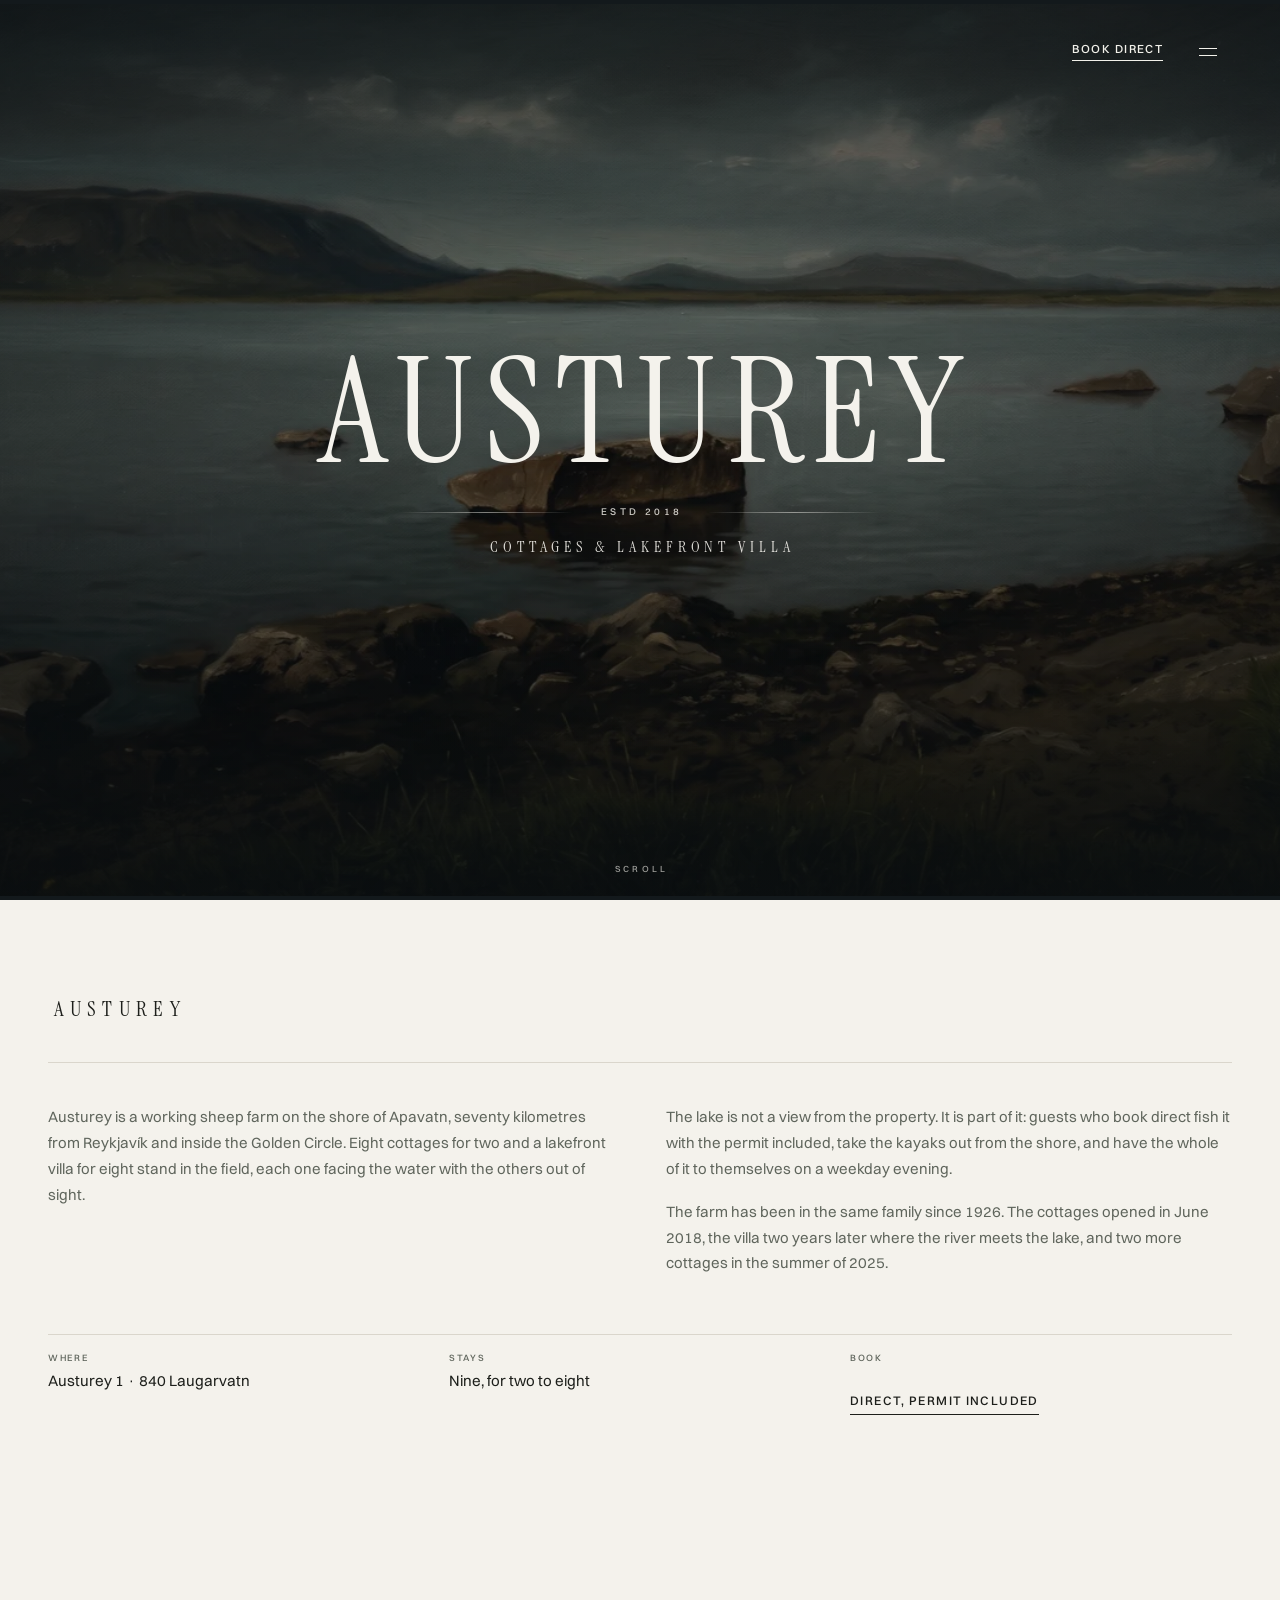
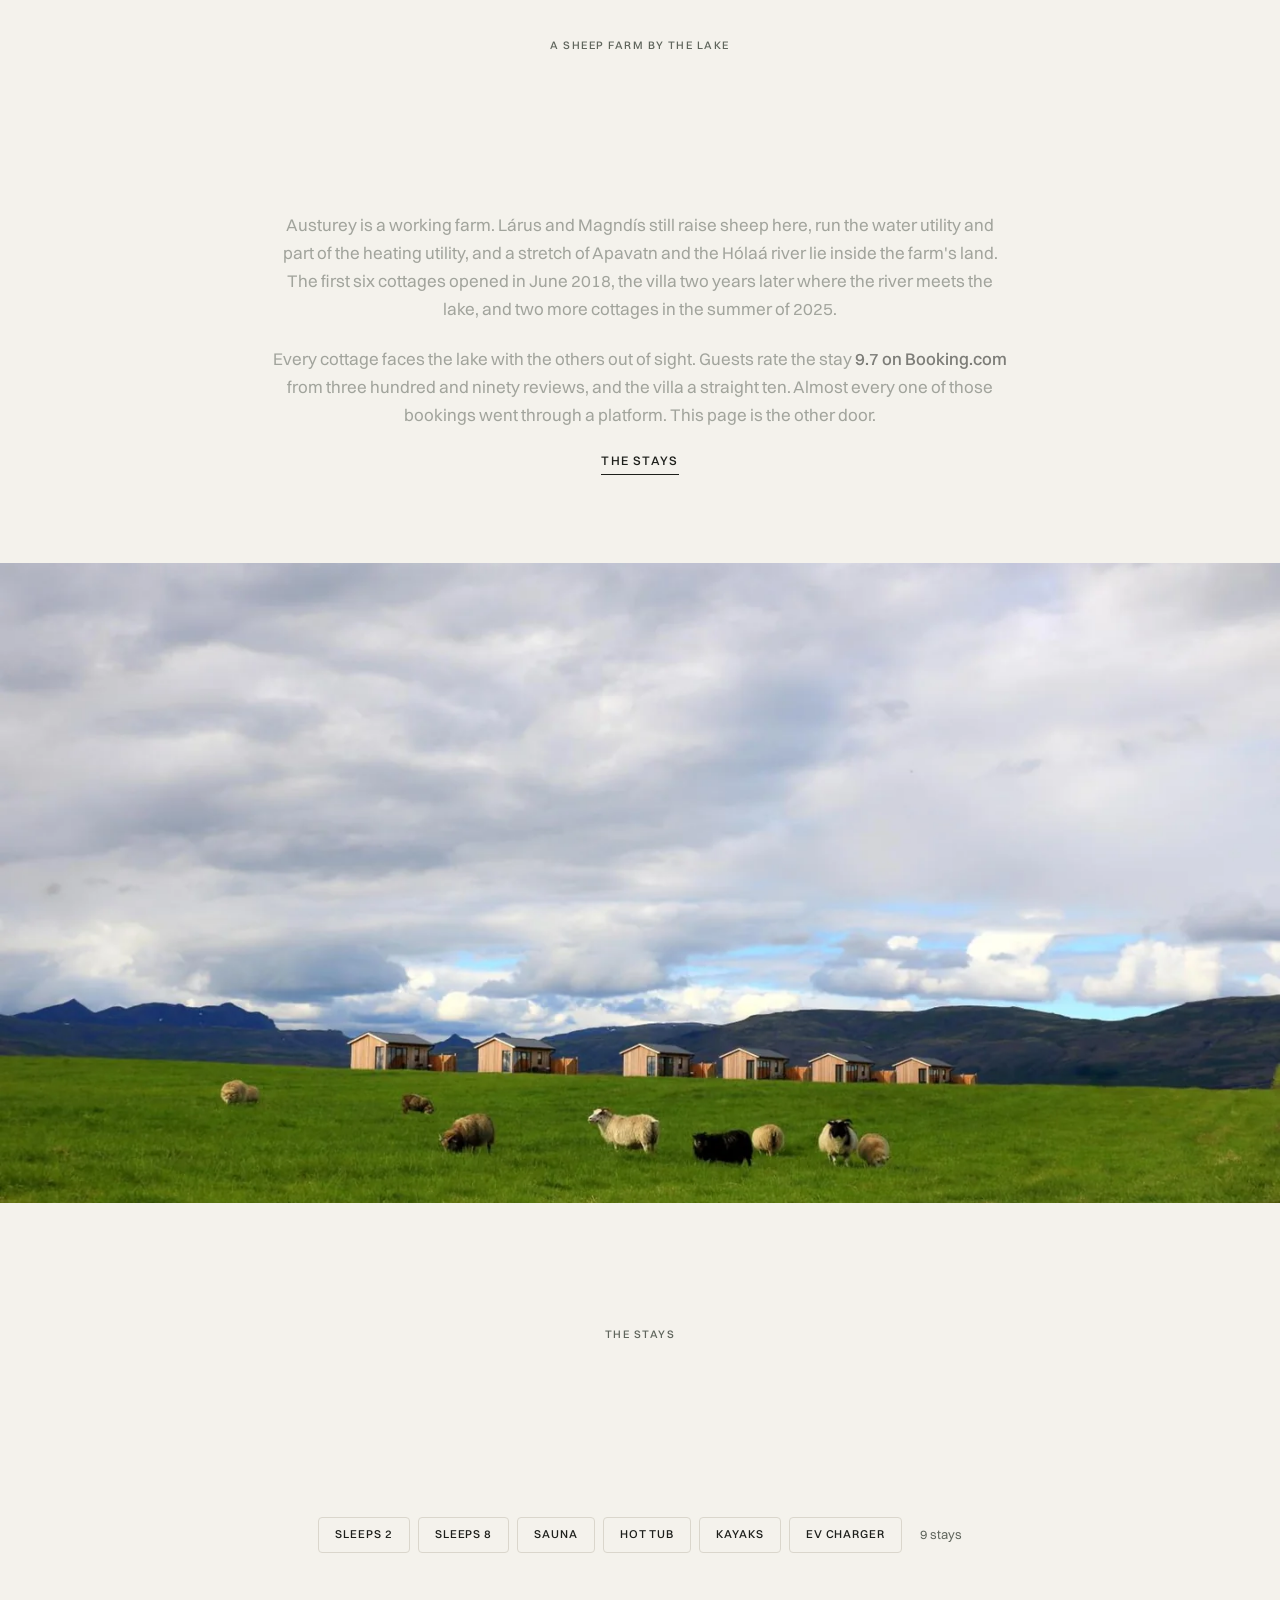
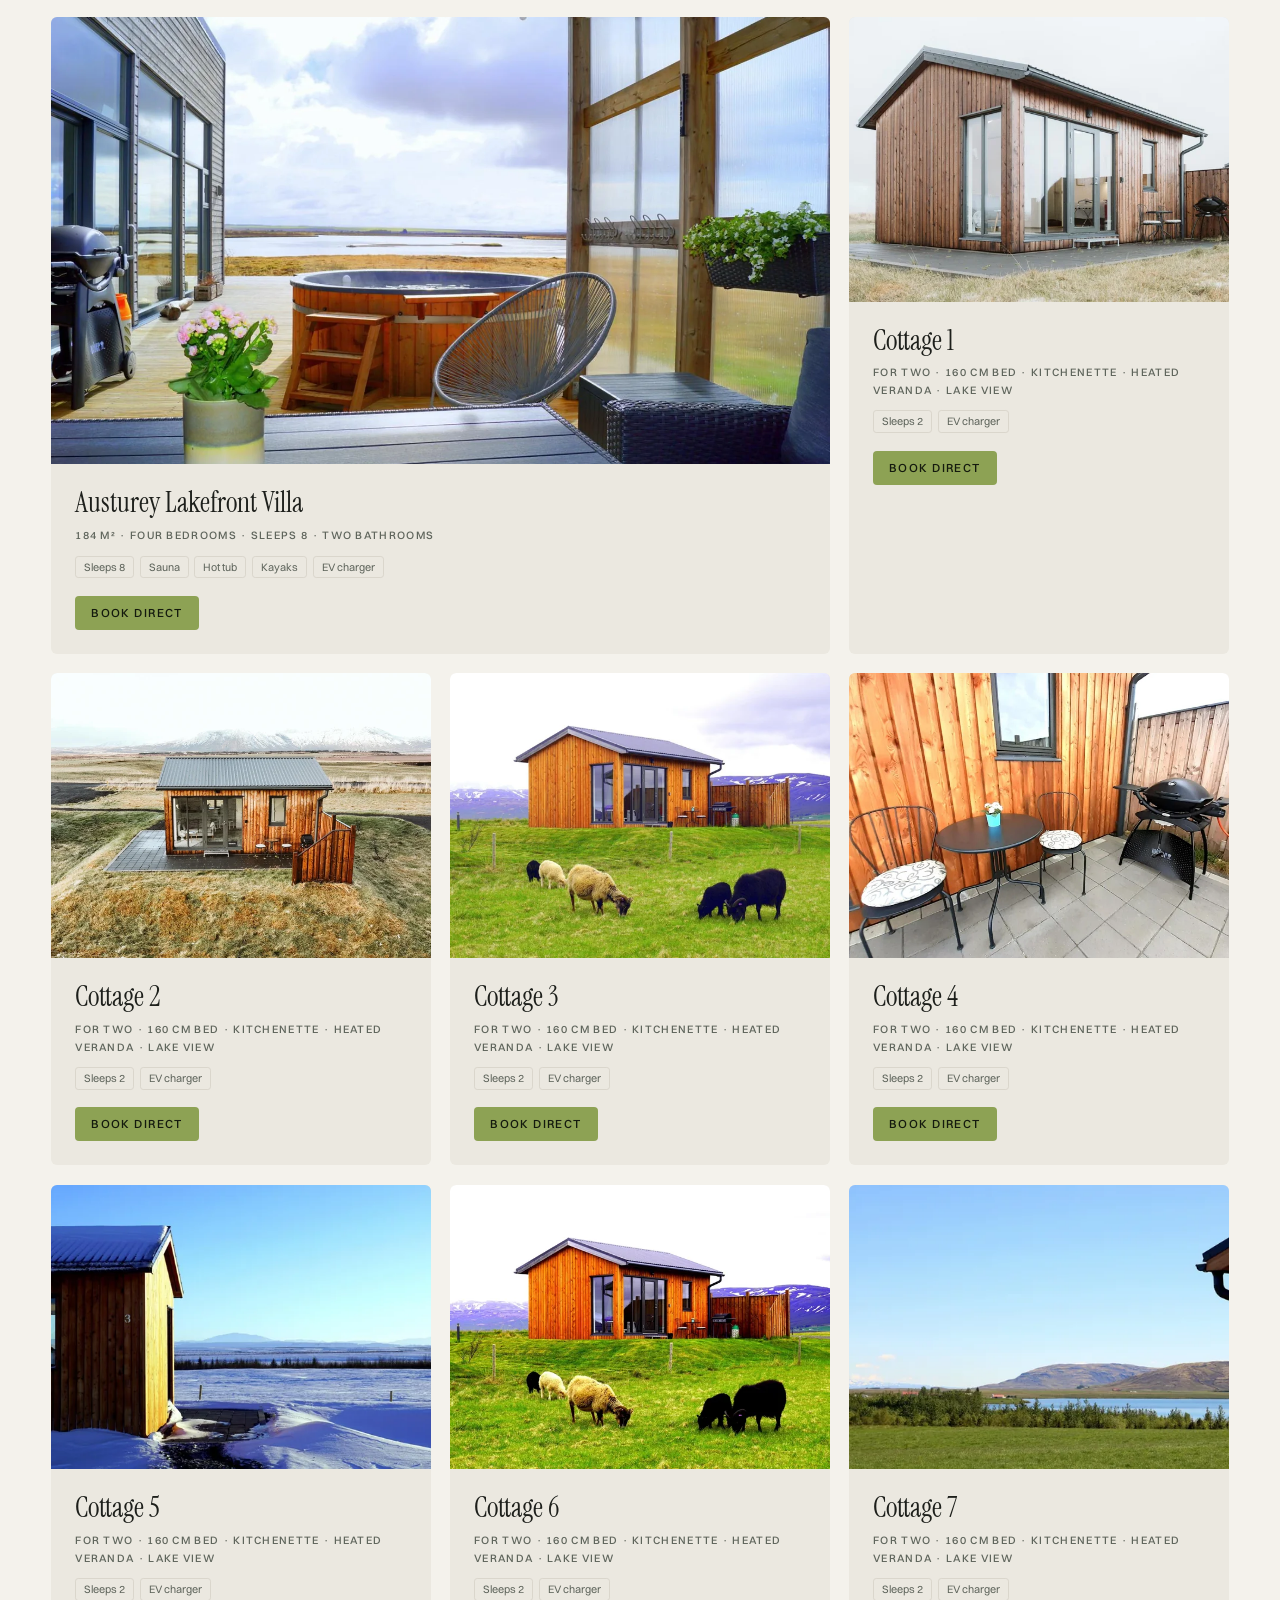
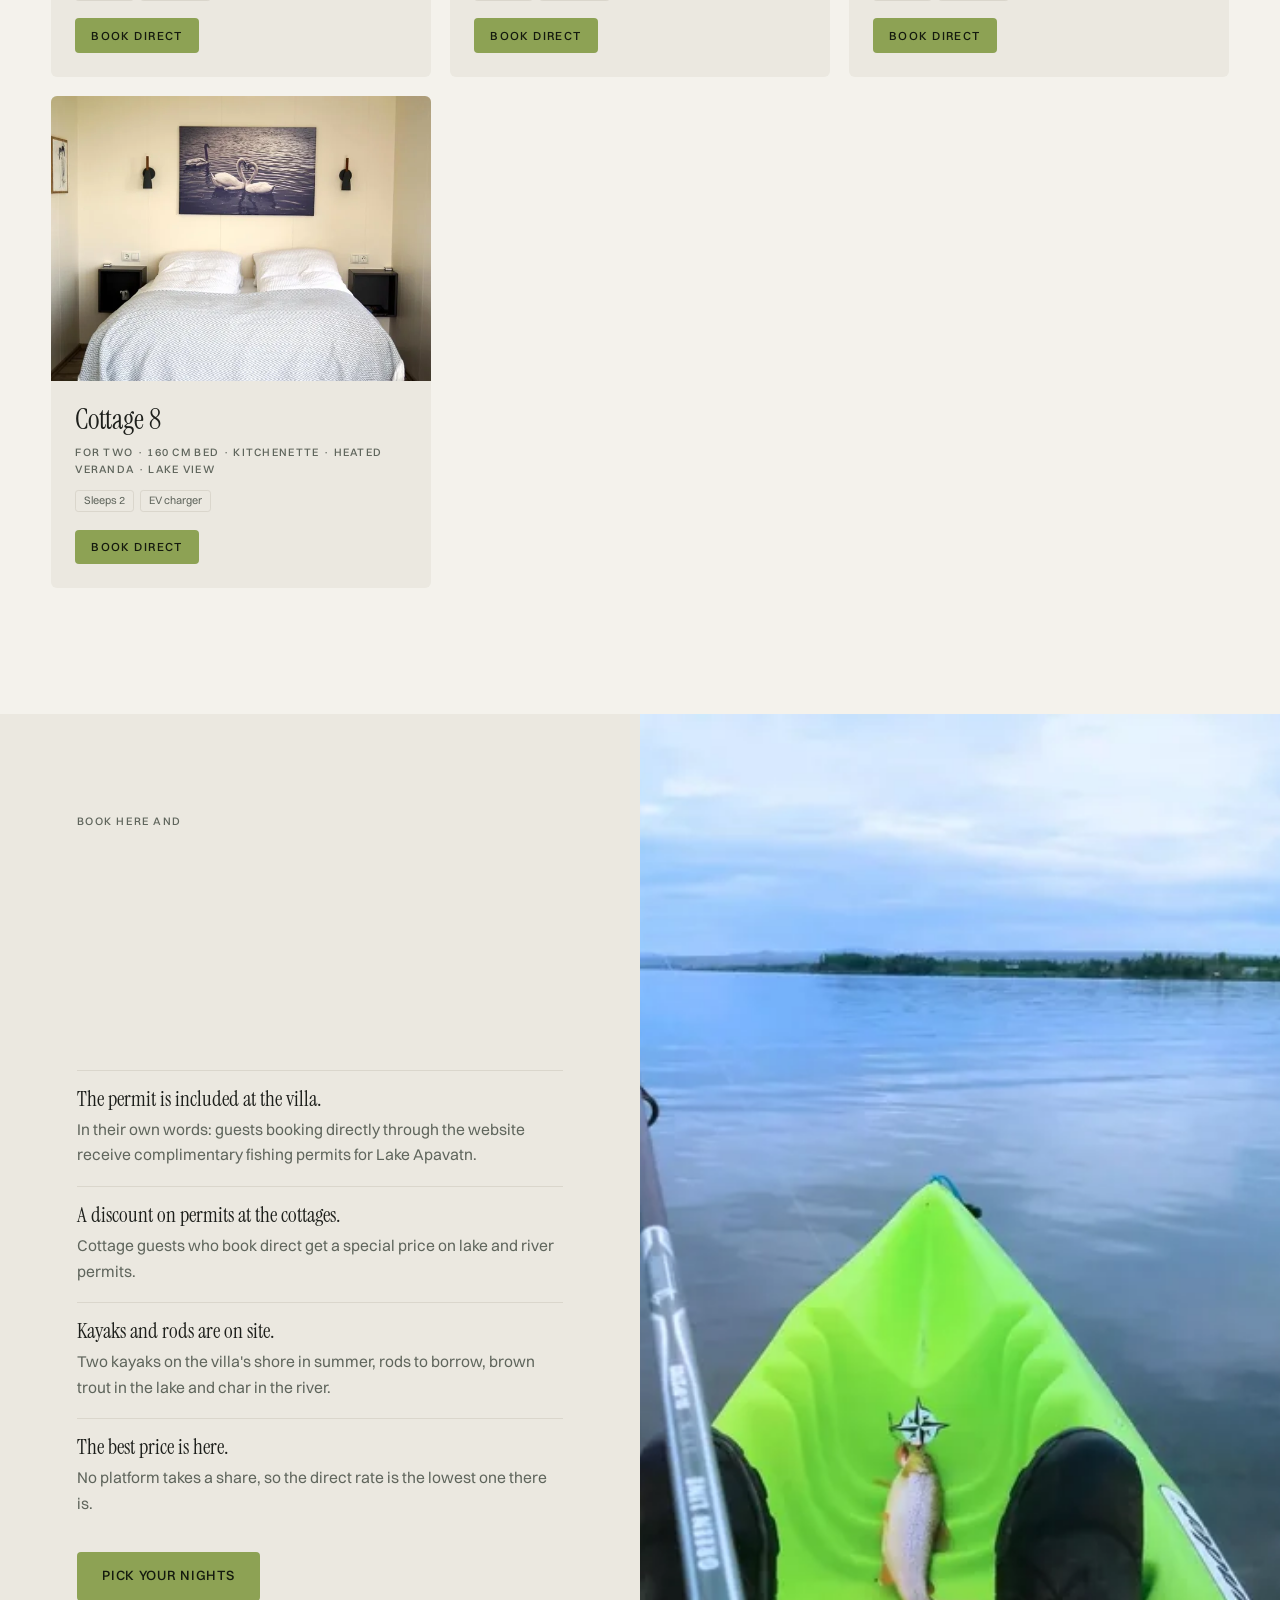
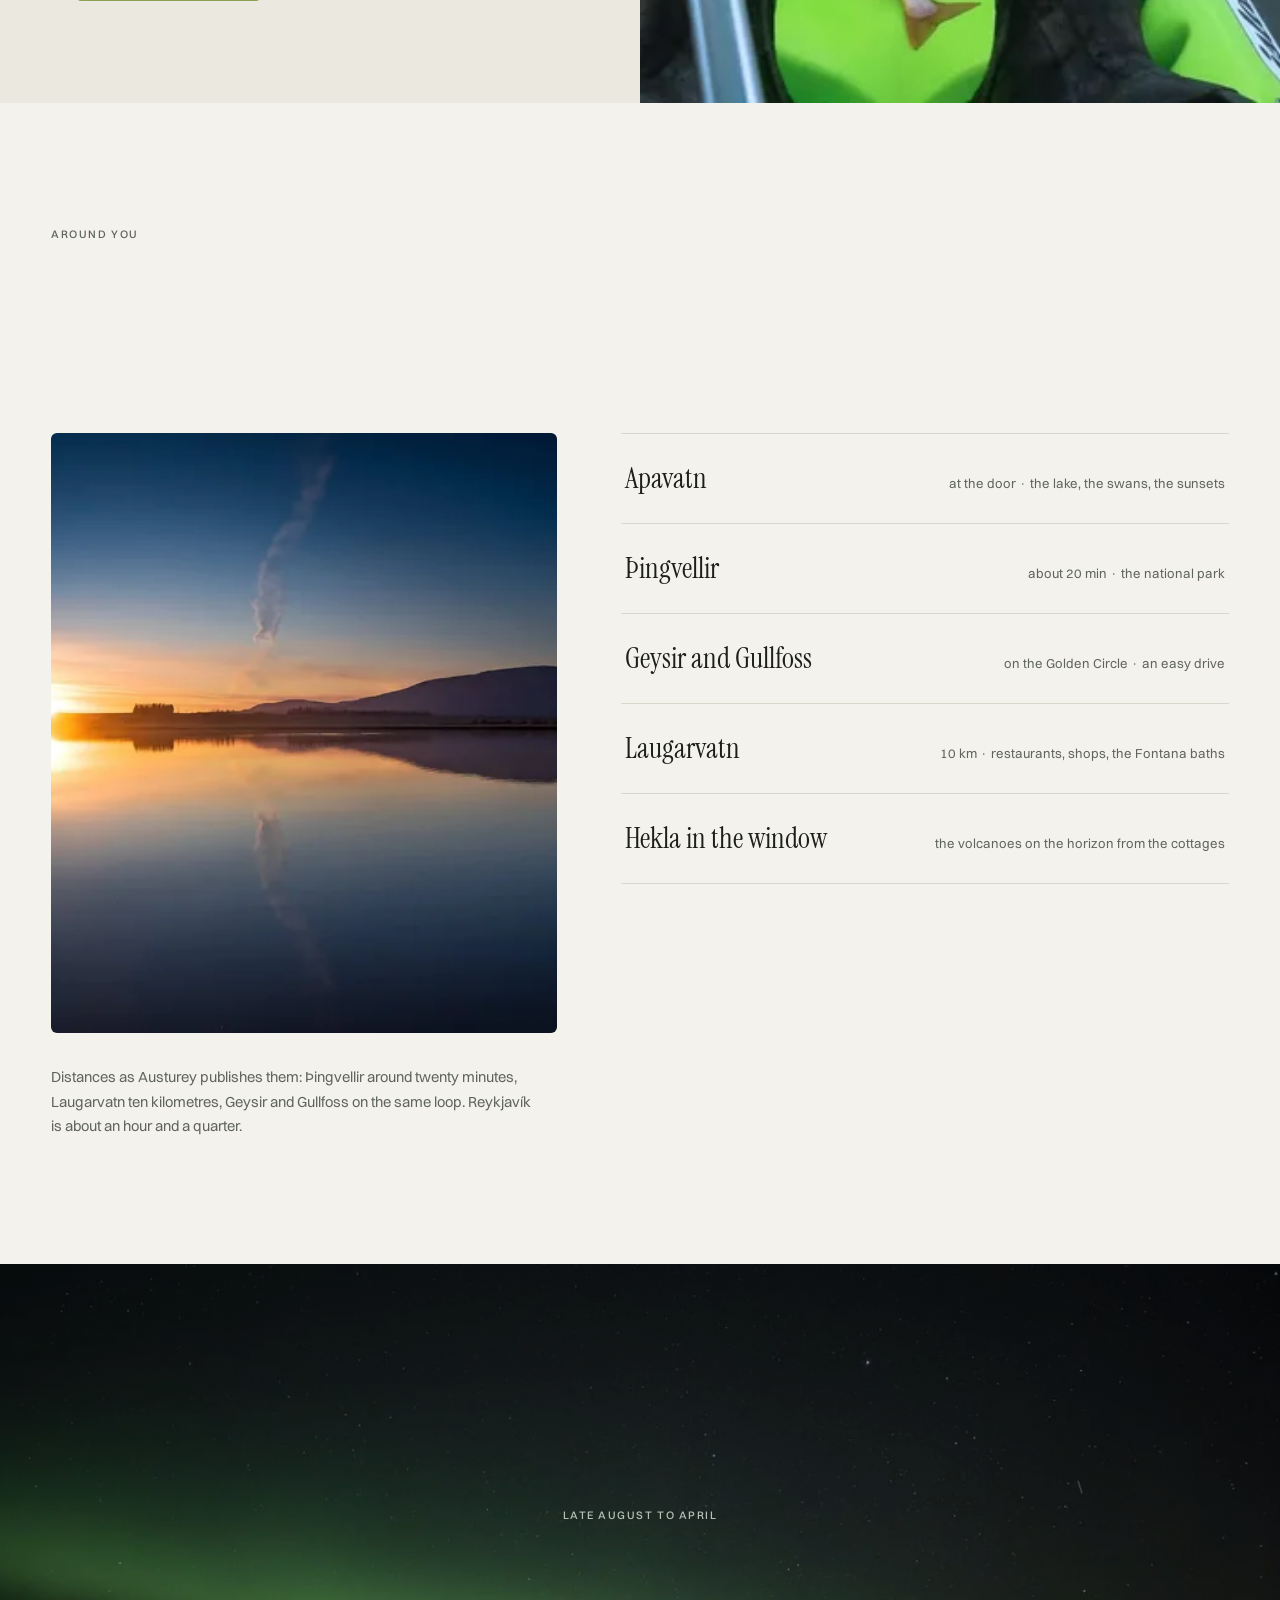
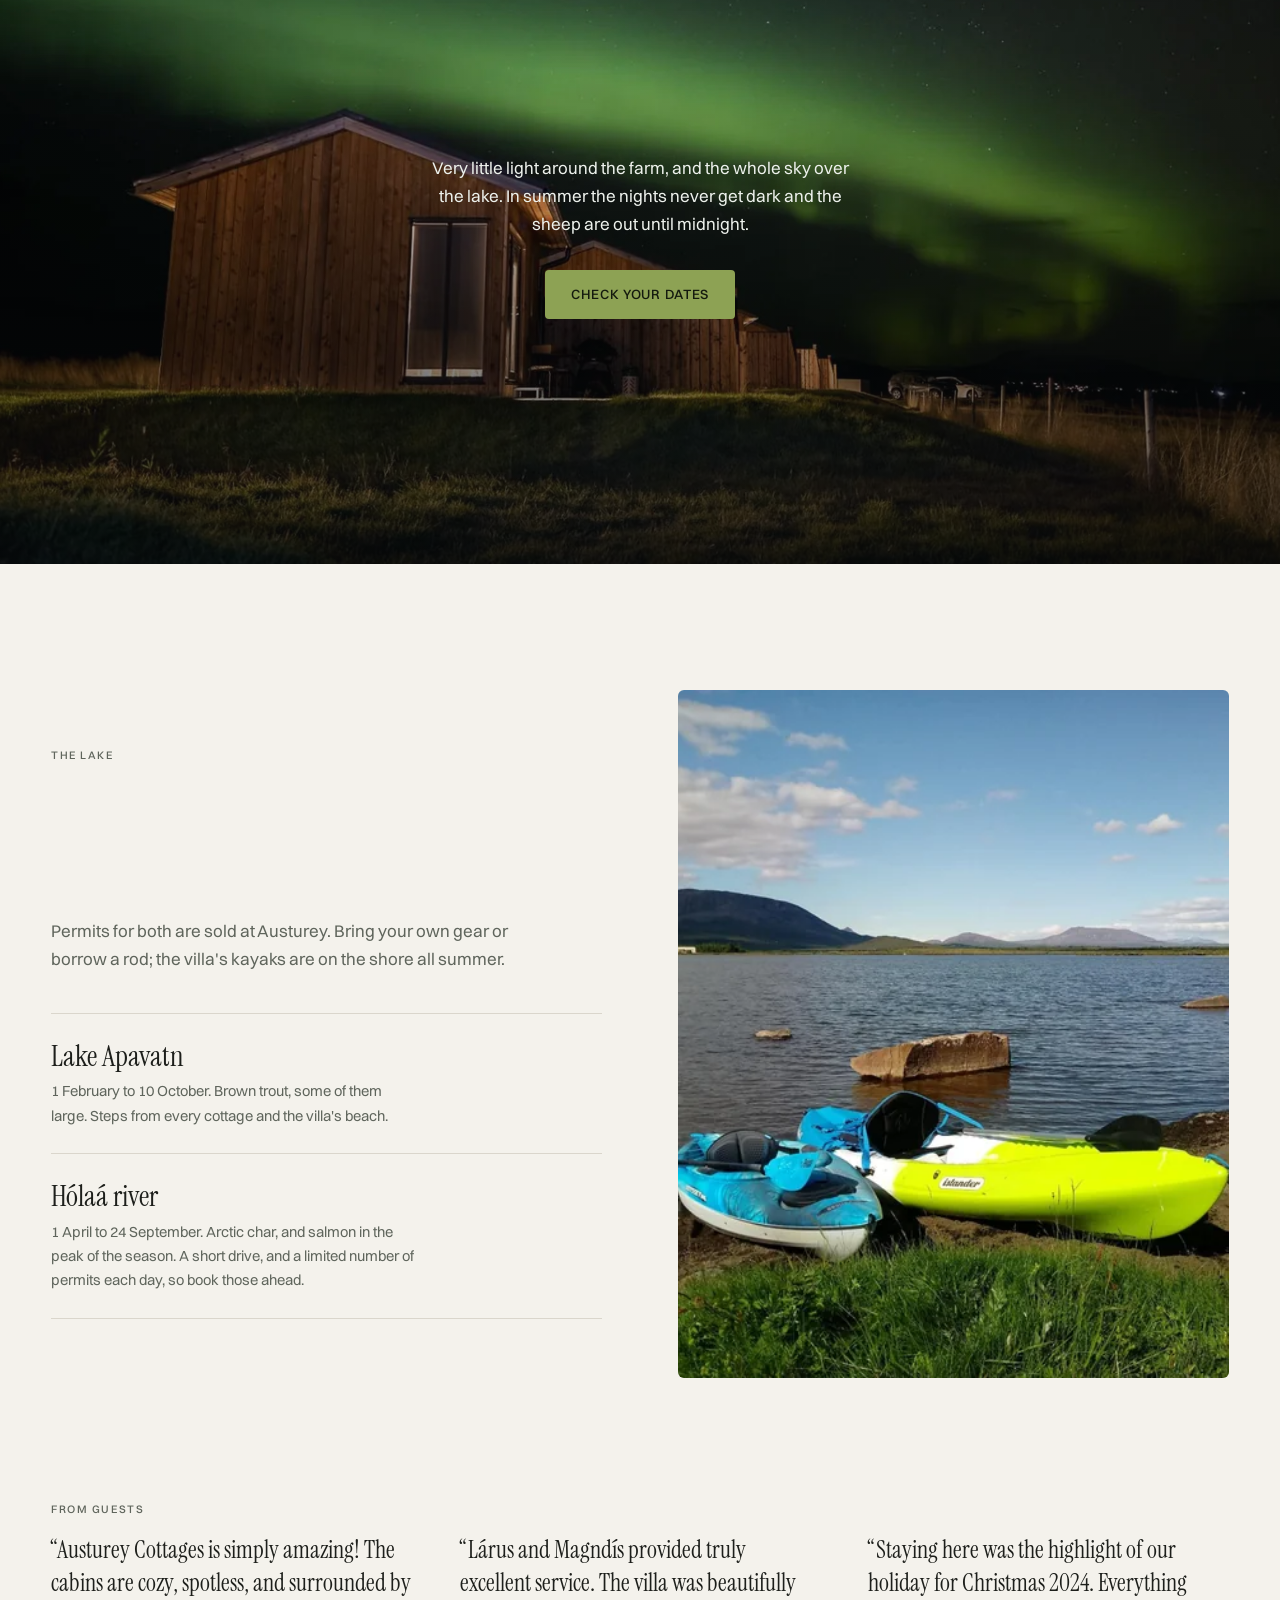
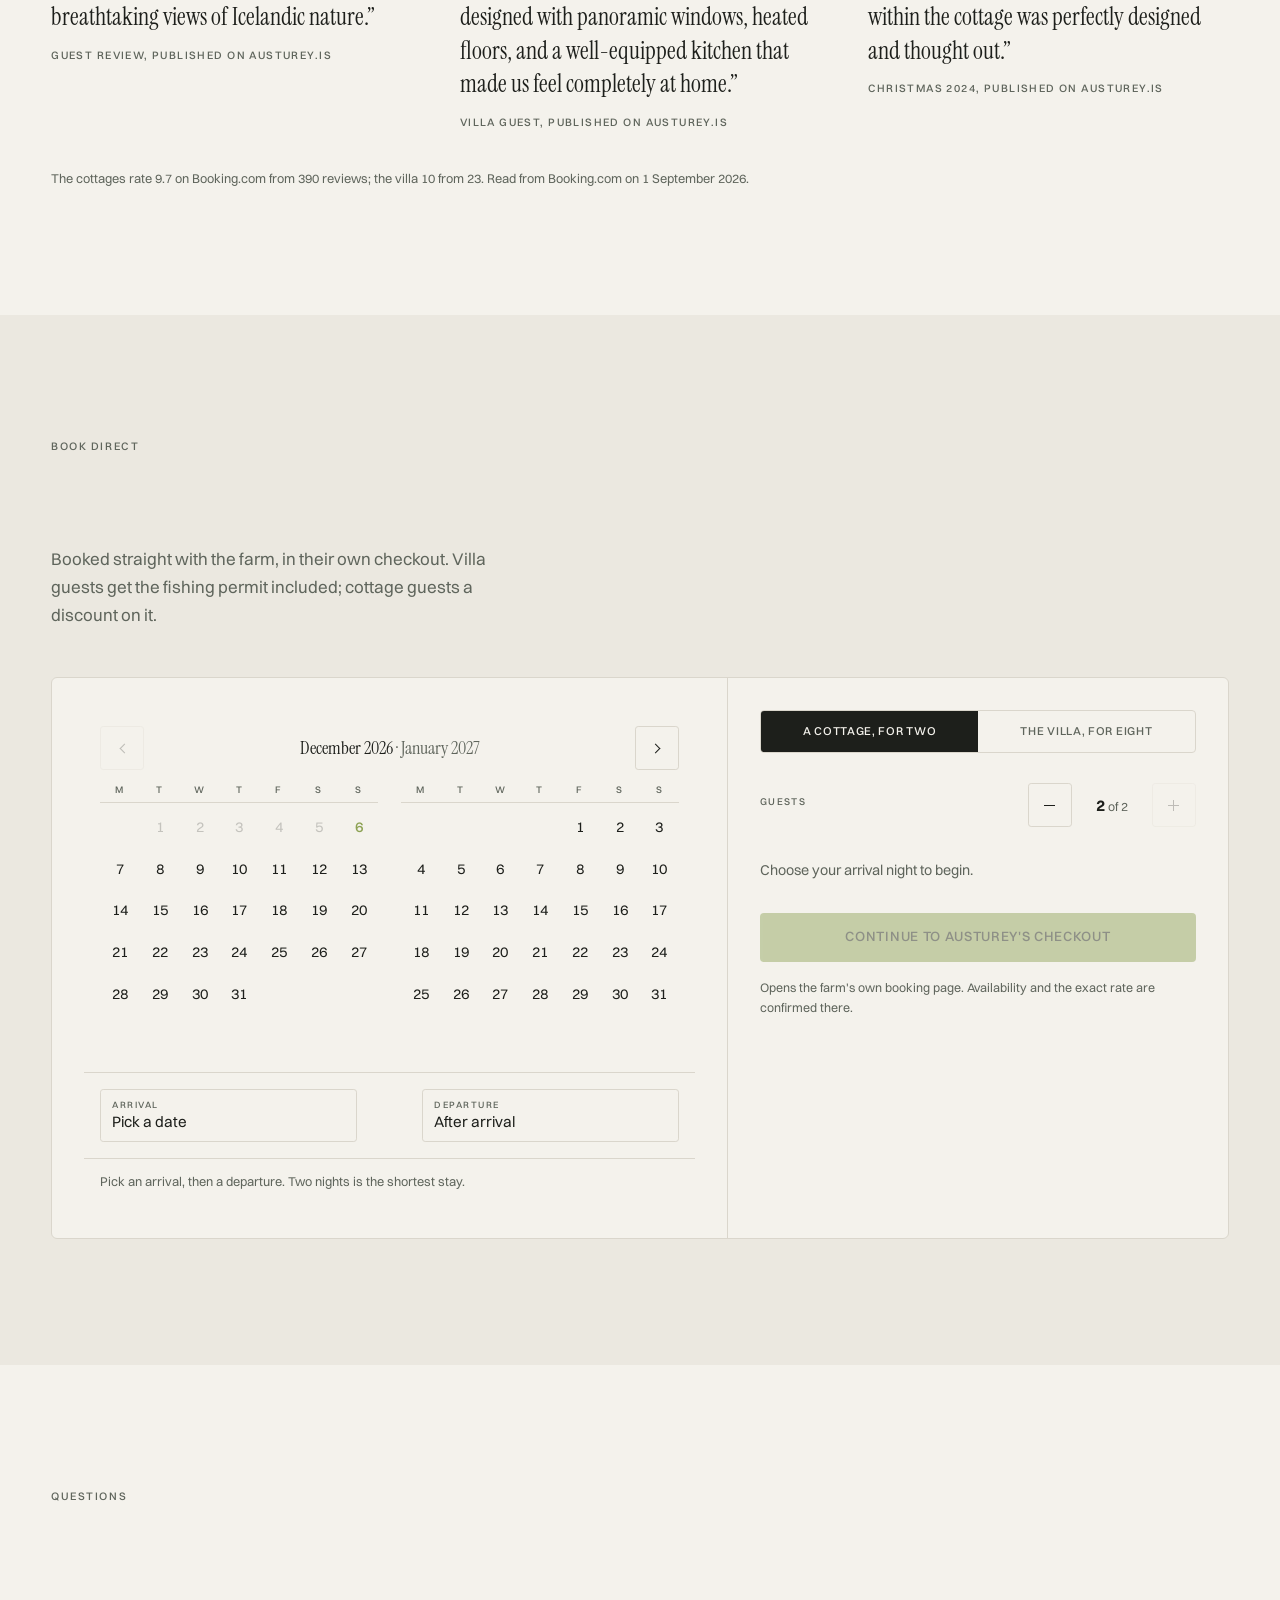
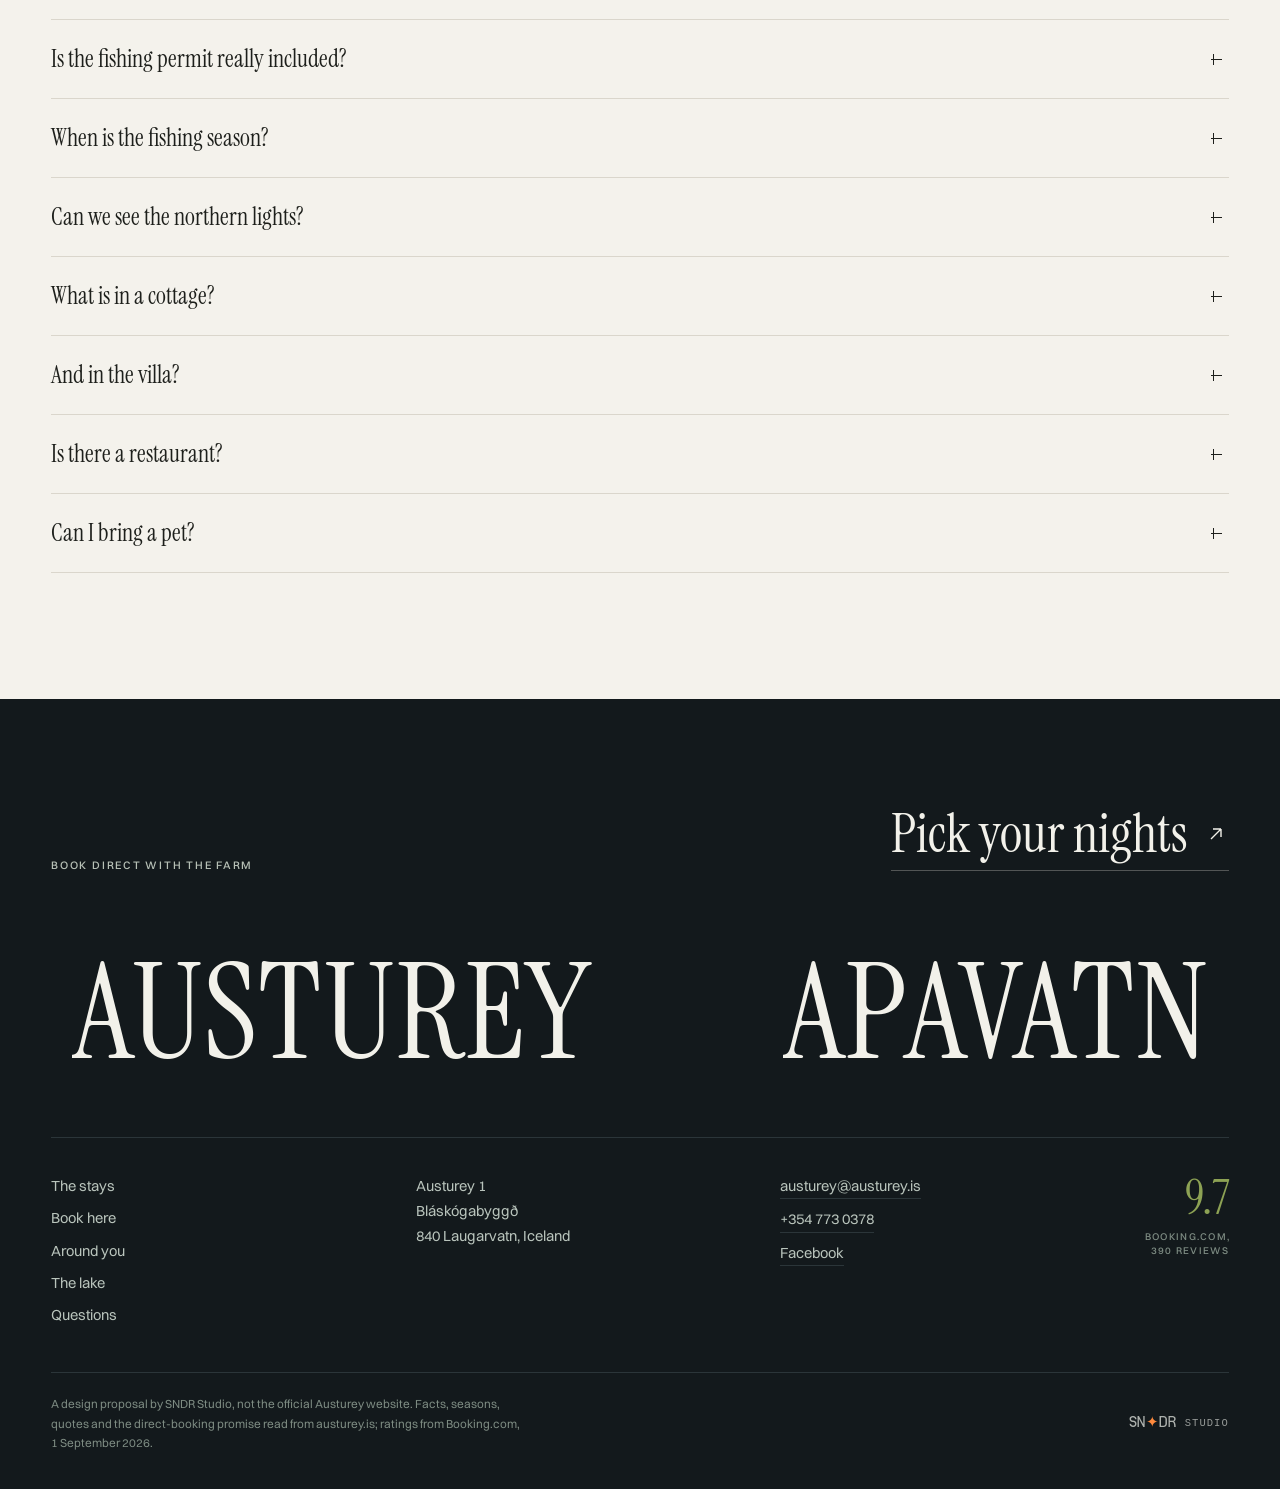
==== index.html @ 3472ac3e "Deploy 02d7a62 (noindex preview)" ====
<!DOCTYPE html>
<html lang="en">
<head>
<meta charset="UTF-8">
<meta name="viewport" content="width=device-width, initial-scale=1, viewport-fit=cover">
<meta name="robots" content="noindex, nofollow">
<title>Austurey: eight cottages and a villa on Apavatn, Golden Circle</title>
<meta name="description" content="A sheep farm on the shore of Apavatn since 1926, seventy kilometres from Reykjavík. Eight cottages for two and a lakefront villa for eight with sauna, hot tub and kayaks. Book direct and the fishing permit is included.">
<meta name="theme-color" content="#F4F2EC" id="themeColor">
<link rel="preload" href="assets/fonts/instrument-serif-v5-latin_latin-ext-regular.woff2" as="font" type="font/woff2" crossorigin>
<link rel="preload" href="assets/fonts/instrument-serif-v5-latin_latin-ext-italic.woff2" as="font" type="font/woff2" crossorigin>
<link rel="preload" href="assets/fonts/Switzer-Regular.woff2" as="font" type="font/woff2" crossorigin>
<link rel="icon" type="image/png" sizes="32x32" href="assets/img/favicon-32.png">
<link rel="apple-touch-icon" href="assets/img/favicon-180.png">
<link rel="stylesheet" href="styles.css?v=5230344e">
<script type="application/ld+json">{"@context":"https://schema.org","@graph":[{"@type":"LodgingBusiness","@id":"https://austurey.is/#business","name":"Austurey Gisting","url":"https://austurey.is","email":"austurey@austurey.is","telephone":"+354 773 0378","address":{"@type":"PostalAddress","streetAddress":"Austurey 1","addressLocality":"Bláskógabyggð","postalCode":"840","addressCountry":"IS"},"aggregateRating":{"@type":"AggregateRating","ratingValue":"9.7","bestRating":"10","reviewCount":"390"},"amenityFeature":[{"@type":"LocationFeatureSpecification","name":"Fishing","value":true},{"@type":"LocationFeatureSpecification","name":"EV charger","value":true},{"@type":"LocationFeatureSpecification","name":"Free parking","value":true}],"containsPlace":[{"@type":"Accommodation","name":"Austurey Lakefront Villa","floorSize":{"@type":"QuantitativeValue","value":184,"unitCode":"MTK"},"numberOfBedrooms":4,"occupancy":{"@type":"QuantitativeValue","maxValue":8},"amenityFeature":[{"@type":"LocationFeatureSpecification","name":"Sauna","value":true},{"@type":"LocationFeatureSpecification","name":"Hot tub","value":true},{"@type":"LocationFeatureSpecification","name":"Kayaks","value":true}]},{"@type":"Accommodation","name":"Austurey Cottage","occupancy":{"@type":"QuantitativeValue","maxValue":2},"amenityFeature":[{"@type":"LocationFeatureSpecification","name":"Lake view","value":true},{"@type":"LocationFeatureSpecification","name":"Terrace","value":true}]}]},{"@type":"FAQPage","mainEntity":[{"@type":"Question","name":"Is the fishing permit really included?","acceptedAnswer":{"@type":"Answer","text":"Guests who book the Lakefront Villa directly through Austurey receive complimentary fishing permits for Lake Apavatn. Cottage guests who book direct get a special discount on permits. Rods and kayaks are on site."}},{"@type":"Question","name":"When is the fishing season?","acceptedAnswer":{"@type":"Answer","text":"Lake Apavatn from 1 February to 10 October; the Hólaá river from 1 April to 24 September. River permits are limited each day, so book those in advance."}},{"@type":"Question","name":"Can we see the northern lights?","acceptedAnswer":{"@type":"Answer","text":"From late August until April, on clear nights, from the cottages and the villa. There is very little light around the farm."}},{"@type":"Question","name":"Is there a restaurant?","acceptedAnswer":{"@type":"Answer","text":"No. Every cottage has a kitchenette and the villa a full kitchen; Laugarvatn, ten kilometres away, has restaurants and shops."}},{"@type":"Question","name":"Can I bring a pet?","acceptedAnswer":{"@type":"Answer","text":"Pets are not allowed."}}]}]}</script>
</head>
<body class="at-hero" data-ground="day">

<div class="tintplate" aria-hidden="true"></div>
<div class="tintplate tintplate--foot" aria-hidden="true"></div>

<!-- ═══ ARRIVAL · the curtain, once per session ═══ -->
<div class="arrival" id="arrival" aria-hidden="true">
  <div class="arrival_in">
    <span class="arrival_a">AUSTUREY</span>
    <span class="arrival_c">Apavatn · Golden Circle</span>
    <span class="arrival_rule"><i id="arrivalFill"></i></span>
  </div>
</div>

<!-- ═══ NAV · centred wordmark, condenses on first scroll (KUBE) ═══ -->
<header class="nav" id="nav">
  <div class="nav_bg" aria-hidden="true"></div>
  <div class="nav_in">
    <a class="nav_skip" href="#main">Skip to content</a>
    <a class="nav_logo" href="#top">
      <span class="nav_logo_a">AUSTUREY</span><span class="nav_logo_c">Apavatn · Golden Circle</span>
    </a>
    <div class="nav_right">
      <a class="nav_book" href="#boka">Book direct</a>
      <button class="nav_burger" id="burger" type="button" aria-expanded="false" aria-controls="menu" aria-label="Open menu">
        <span></span><span></span>
      </button>
    </div>
  </div>
</header>

<div class="menu" id="menu" hidden>
  <nav class="menu_links" aria-label="Main">
    <ul id="menuList">
      <li><a href="#stays"><span>The stays</span><em>Villa and eight cottages</em></a></li>
      <li><a href="#included"><span>Book here</span><em>What the lake includes</em></a></li>
      <li><a href="#around"><span>Around you</span><em>The Golden Circle</em></a></li>
      <li><a href="#lake"><span>The lake</span><em>Fishing and kayaks</em></a></li>
      <li><a href="#boka"><span>Book direct</span><em>Pick your nights</em></a></li>
    </ul>
    <div class="menu_foot">
      <a href="mailto:austurey@austurey.is">austurey@austurey.is</a>
      <span>Austurey 1 · 840 Laugarvatn</span>
    </div>
  </nav>
  <div class="menu_visual" aria-hidden="true">
    <span class="menu_scrim" aria-hidden="true"></span>
    <img class="menu_img is-visible" data-img="cott-row" data-w="720 1440 2560" sizes="50vw" alt="">
    <img class="menu_img" data-img="villa-kayaks" data-w="720 1440 2560" data-p="720 1080" sizes="50vw" alt="">
    <img class="menu_img" data-img="cott-corner" data-w="720 1440" data-p="720" sizes="50vw" alt="">
    <img class="menu_img" data-img="kayak-pov" data-w="720 1440" sizes="50vw" alt="">
    <img class="menu_img" data-img="villa-tub" data-w="720 1440 2560" data-p="720" sizes="50vw" alt="">
  </div>
</div>

<main id="main">

  <!-- ═══ 1 · HERO · the poster card over the lake ═══ -->
  <!-- ═══ 1 · THE PLATE · a painting of their own lake, and the mark on it ═══ -->
  <section class="plate" id="top" aria-label="Austurey">
    <div class="plate_art" data-img-wrap>
      <picture>
        <source media="(max-width: 860px)" srcset="assets/img/paint-lake-p@720.webp 720w, assets/img/paint-lake-p@1080.webp 1080w" sizes="100vw">
        <img class="plate_img" src="assets/img/paint-lake@1440.webp"
          srcset="assets/img/paint-lake@720.webp 720w, assets/img/paint-lake@1440.webp 1440w, assets/img/paint-lake@2560.webp 2560w"
          sizes="100vw" alt="Apavatn painted as a tonal landscape: the far ridge, the still water and the stony shore below the farm"
          fetchpriority="high">
      </picture>
      <span class="plate_veil" aria-hidden="true"></span>
    </div>

    <h1 class="plate_mark">
      <span class="plate_word">AUSTUREY</span>
      <span class="plate_rule" aria-hidden="true"><i>ESTD 2018</i></span>
      <span class="plate_sub">Cottages &amp; Lakefront Villa</span>
    </h1>

    <p class="plate_hint" aria-hidden="true">Scroll</p>
  </section>

  <!-- ═══ 1b · THE STATEMENT · cream paper, the brand said plainly ═══ -->
  <section class="leaf" aria-label="Austurey, in short">
    <div class="leaf_in">
      <p class="leaf_mark">AUSTUREY</p>
      <div class="leaf_body">
        <div class="leaf_col">
          <p class="rev">Austurey is a working sheep farm on the shore of Apavatn, seventy kilometres from Reykjavík and inside the Golden Circle. Eight cottages for two and a lakefront villa for eight stand in the field, each one facing the water with the others out of sight.</p>
        </div>
        <div class="leaf_col">
          <p class="rev">The lake is not a view from the property. It is part of it: guests who book direct fish it with the permit included, take the kayaks out from the shore, and have the whole of it to themselves on a weekday evening.</p>
          <p class="rev">The farm has been in the same family since 1926. The cottages opened in June 2018, the villa two years later where the river meets the lake, and two more cottages in the summer of 2025.</p>
        </div>
      </div>
      <dl class="leaf_meta">
        <div><dt>Where</dt><dd>Austurey 1 · 840 Laugarvatn</dd></div>
        <div><dt>Stays</dt><dd>Nine, for two to eight</dd></div>
        <div><dt>Book</dt><dd><a class="ulink" href="#boka">Direct, permit included</a></dd></div>
      </dl>
    </div>
  </section>

  <!-- ═══ 2 · INTRO ═══ -->
  <section class="intro" id="um">
    <div class="wrap intro_in">
      <p class="eyebrow rev">A sheep farm by the lake</p>
      <h2 class="h2 intro_h" data-reveal data-split="lines">In the family since 1926, with guests since 2018.</h2>
      <p class="intro_p" data-scrub-words>Austurey is a working farm. Lárus and Magndís still raise sheep here, run the water utility and part of the heating utility, and a stretch of Apavatn and the Hólaá river lie inside the farm's land. The first six cottages opened in June 2018, the villa two years later where the river meets the lake, and two more cottages in the summer of 2025.</p>
      <p class="intro_p" data-scrub-words>Every cottage faces the lake with the others out of sight. Guests rate the stay <strong>9.7 on Booking.com</strong> from three hundred and ninety reviews, and the villa a straight ten. Almost every one of those bookings went through a platform. This page is the other door.</p>
      <a class="ulink rev" href="#stays">The stays</a>
    </div>
    <figure class="frame intro_fig rev" data-img-wrap>
      <img data-img="cott-panorama" data-w="720 1440 2560" data-p="720" sizes="100vw" alt="The farm, the cottages and the sheep, with the mountains behind" loading="lazy">
    </figure>
  </section>

  <!-- ═══ 3 · THE STAYS (KUBE rooms machine: tags, count, deep links) ═══ -->
  <section class="stays" id="stays">
    <div class="wrap stays_head">
      <p class="eyebrow rev">The stays</p>
      <h2 class="h2" data-reveal data-split="lines">One villa, eight cottages, nine places to sleep by the water.</h2>
      <div class="tags rev" id="tags" role="group" aria-label="Filter the stays">
        <button type="button" class="tag" data-tag="Sleeps 2" aria-pressed="false">Sleeps 2</button>
        <button type="button" class="tag" data-tag="Sleeps 8" aria-pressed="false">Sleeps 8</button>
        <button type="button" class="tag" data-tag="Sauna" aria-pressed="false">Sauna</button>
        <button type="button" class="tag" data-tag="Hot tub" aria-pressed="false">Hot tub</button>
        <button type="button" class="tag" data-tag="Kayaks" aria-pressed="false">Kayaks</button>
        <button type="button" class="tag" data-tag="EV charger" aria-pressed="false">EV charger</button>
        <span class="tags_count" id="staysCount" aria-live="polite">9 stays</span>
      </div>
      <p class="stays_shared rev">The eight cottages are identical: for two, a 160 cm bed, a kitchenette, a heated veranda and a lake view. The villa is the one that differs.</p>
    </div>
    <div class="stay_list wrap" id="stayList"></div>
  </section>

  <!-- ═══ 4 · INCLUDED WHEN YOU BOOK HERE (the SAND split) ═══ -->
  <section class="incl" id="included">
    <div class="incl_paper">
      <p class="eyebrow rev">Book here and</p>
      <h2 class="incl_h" data-reveal data-split="lines">the lake is <i>yours.</i></h2>
      <ul class="incl_list rev">
        <li><strong>The permit is included at the villa.</strong> In their own words: guests booking directly through the website receive complimentary fishing permits for Lake Apavatn.</li>
        <li><strong>A discount on permits at the cottages.</strong> Cottage guests who book direct get a special price on lake and river permits.</li>
        <li><strong>Kayaks and rods are on site.</strong> Two kayaks on the villa's shore in summer, rods to borrow, brown trout in the lake and char in the river.</li>
        <li><strong>The best price is here.</strong> No platform takes a share, so the direct rate is the lowest one there is.</li>
      </ul>
      <a class="btn rev" href="#boka">Pick your nights</a>
    </div>
    <figure class="incl_photo" data-img-wrap>
      <img data-img="kayak-pov" data-w="720 1440" sizes="(max-width: 860px) 100vw, 50vw" alt="From a kayak on Apavatn, a rod across the bow" loading="lazy">
    </figure>
  </section>

  <!-- ═══ 5 · AROUND YOU (hover crossfade) ═══ -->
  <section class="exp wrap" id="around">
    <p class="eyebrow rev">Around you</p>
    <h2 class="h2" data-reveal data-split="lines">The Golden Circle, from a quiet side of it.</h2>
    <div class="exp_grid">
      <div class="exp_imgs" aria-hidden="true">
        <img class="exp_img is-visible" data-img="lake-sunset" data-w="720 1440" data-p="720" sizes="(max-width: 860px) 100vw, 40vw" alt="" loading="lazy">
        <img class="exp_img" data-img="cott-hekla" data-w="720 1440 2560" sizes="(max-width: 860px) 50vw, 40vw" alt="" loading="lazy">
        <img class="exp_img" data-img="cott-corner" data-w="720 1440" data-p="720" sizes="(max-width: 860px) 50vw, 40vw" alt="" loading="lazy">
        <img class="exp_img" data-img="sheep-field" data-w="720 1440" sizes="(max-width: 860px) 50vw, 40vw" alt="" loading="lazy">
        <img class="exp_img" data-img="cott-winter" data-w="720 1440 2560" sizes="(max-width: 860px) 50vw, 40vw" alt="" loading="lazy">
      </div>
      <ul class="exp_rows" id="expRows">
        <li><button type="button"><span>Apavatn</span><em>at the door · the lake, the swans, the sunsets</em></button></li>
        <li><button type="button"><span>Þingvellir</span><em>about 20 min · the national park</em></button></li>
        <li><button type="button"><span>Geysir and Gullfoss</span><em>on the Golden Circle · an easy drive</em></button></li>
        <li><button type="button"><span>Laugarvatn</span><em>10 km · restaurants, shops, the Fontana baths</em></button></li>
        <li><button type="button"><span>Hekla in the window</span><em>the volcanoes on the horizon from the cottages</em></button></li>
      </ul>
    </div>
    <p class="exp_note rev">Distances as Austurey publishes them: Þingvellir around twenty minutes, Laugarvatn ten kilometres, Geysir and Gullfoss on the same loop. Reykjavík is about an hour and a quarter.</p>
  </section>

  <!-- ═══ 6 · THE LIGHTS (full-screen dark band) ═══ -->
  <section class="cta" id="nott" data-ground="night">
    <figure class="cta_media">
      <img data-img="cott-aurora" data-w="720 1440 2560" data-p="720 1080" sizes="100vw" alt="The northern lights over a cottage at Austurey" loading="lazy">
    </figure>
    <div class="cta_type">
      <p class="eyebrow eyebrow--light rev">Late August to April</p>
      <h2 class="display" data-reveal data-split="lines">The lights come to the shore.</h2>
      <p class="cta_sub rev">Very little light around the farm, and the whole sky over the lake. In summer the nights never get dark and the sheep are out until midnight.</p>
      <a class="btn rev" href="#boka">Check your dates</a>
    </div>
  </section>

  <!-- ═══ 7 · THE LAKE (split, hover rows + image swap) ═══ -->
  <section class="farm wrap" id="lake">
    <div class="farm_type">
      <p class="eyebrow rev">The lake</p>
      <h2 class="h2" data-reveal data-split="lines">Two waters, one permit desk: the farm's own.</h2>
      <p class="farm_p rev">Permits for both are sold at Austurey. Bring your own gear or borrow a rod; the villa's kayaks are on the shore all summer.</p>
      <div class="farm_rows" id="farmRows">
        <div class="farm_row"><h3>Lake Apavatn</h3><p>1 February to 10 October. Brown trout, some of them large. Steps from every cottage and the villa's beach.</p></div>
        <div class="farm_row"><h3>Hólaá river</h3><p>1 April to 24 September. Arctic char, and salmon in the peak of the season. A short drive, and a limited number of permits each day, so book those ahead.</p></div>
      </div>
    </div>
    <div class="farm_imgs" aria-hidden="true">
      <img class="farm_img is-active" data-img="villa-kayaks" data-w="720 1440 2560" data-p="720 1080" sizes="(max-width: 860px) 50vw, 40vw" alt="">
      <img class="farm_img" data-img="villa-aerial" data-w="720 1440" sizes="(max-width: 860px) 50vw, 40vw" alt="">
    </div>
  </section>

  <!-- ═══ VOICES ═══ -->
  <section class="voices">
    <div class="wrap">
      <p class="eyebrow rev">From guests</p>
      <div class="voices_grid rev">
        <blockquote><p>“Austurey Cottages is simply amazing! The cabins are cozy, spotless, and surrounded by breathtaking views of Icelandic nature.”</p><cite>Guest review, published on austurey.is</cite></blockquote>
        <blockquote><p>“Lárus and Magndís provided truly excellent service. The villa was beautifully designed with panoramic windows, heated floors, and a well-equipped kitchen that made us feel completely at home.”</p><cite>Villa guest, published on austurey.is</cite></blockquote>
        <blockquote><p>“Staying here was the highlight of our holiday for Christmas 2024. Everything within the cottage was perfectly designed and thought out.”</p><cite>Christmas 2024, published on austurey.is</cite></blockquote>
      </div>
      <p class="voices_note rev">The cottages rate 9.7 on Booking.com from 390 reviews; the villa 10 from 23. Read from Booking.com on 1 September 2026.</p>
    </div>
  </section>

  <!-- ═══ BOOKING ═══ -->
  <section class="book" id="boka">
    <div class="wrap">
      <p class="eyebrow rev">Book direct</p>
      <h2 class="h2" data-reveal data-split="lines">Pick your nights.</h2>
      <p class="book_lead rev">Booked straight with the farm, in their own checkout. Villa guests get the fishing permit included; cottage guests a discount on it.</p>
      <div class="bk rev" id="bk">
        <div class="bk_cal" id="bkCal"></div>
        <div class="bk_side">
          <div class="bk_which" role="group" aria-label="Which stay">
            <button type="button" class="bk_w is-on" data-prop="57635" data-name="a cottage" data-sleeps="2">A cottage, for two</button>
            <button type="button" class="bk_w" data-prop="197629" data-name="the villa" data-sleeps="8">The villa, for eight</button>
          </div>
          <div class="bk_guests">
            <span class="bk_label">Guests</span>
            <div class="bk_step">
              <button type="button" data-g="-1" aria-label="Fewer guests"><i class="bk_sign"></i></button>
              <span aria-live="polite"><b id="bkG">2</b><em> of <span id="bkGmax">2</span></em></span>
              <button type="button" data-g="1" aria-label="More guests"><i class="bk_sign bk_sign--plus"></i></button>
            </div>
          </div>
          <p class="bk_sum" id="outSum">Choose your arrival night to begin.</p>
          <a class="btn" id="bkGo" href="https://property.godo.is/booking2.php?propid=57635&referer=austurey.is" target="_blank" rel="noopener" aria-disabled="true">Continue to Austurey's checkout</a>
          <p class="bk_note">Opens the farm's own booking page. Availability and the exact rate are confirmed there.</p>
        </div>
      </div>
    </div>
  </section>

  <!-- ═══ FAQ ═══ -->
  <section class="faq wrap" id="faq">
    <p class="eyebrow rev">Questions</p>
    <h2 class="h2" data-reveal data-split="lines">Before you book.</h2>
    <div class="faq_list rev">
      <details><summary>Is the fishing permit really included?</summary><p>For the villa, yes: book directly through Austurey and the permit for Lake Apavatn comes with the stay. Cottage guests who book direct get a special discount on permits. Rods can be borrowed and the villa's kayaks are on the shore in summer.</p></details>
      <details><summary>When is the fishing season?</summary><p>Lake Apavatn from 1 February to 10 October, the Hólaá river from 1 April to 24 September. River permits are limited each day, so ask for those in advance.</p></details>
      <details><summary>Can we see the northern lights?</summary><p>From late August until April, on clear nights, from the cottages and the villa. There is very little light around the farm.</p></details>
      <details><summary>What is in a cottage?</summary><p>A 160 cm double bed, a private bathroom with a shower, a kitchenette, a dining table, a flat screen, free Wi-Fi, binoculars for the birds, and a heated veranda with garden furniture and a gas grill, facing the lake.</p></details>
      <details><summary>And in the villa?</summary><p>184 square metres, four bedrooms for eight, two bathrooms, a full kitchen, a fireplace, an indoor sauna, a large hot tub on the terrace facing the lake, a washing machine and dryer, covered parking and an EV charger.</p></details>
      <details><summary>Is there a restaurant?</summary><p>No. The cottages have kitchenettes and the villa a full kitchen. Laugarvatn, ten kilometres away, has restaurants, shops and the Fontana baths.</p></details>
      <details><summary>Can I bring a pet?</summary><p>Pets are not allowed.</p></details>
    </div>
  </section>

</main>

<!-- ═══ FOOTER ═══ -->
<footer class="foot" id="contact" data-ground="night">
  <div class="foot_stage" id="footStage">
    <div class="foot_inner wrap">
      <div class="foot_top">
        <p class="foot_eyebrow">Book direct with the farm</p>
        <a class="foot_cta" href="#boka">
          <span>Pick your nights</span>
          <svg width="26" height="26" viewBox="0 0 26 26" aria-hidden="true"><path d="M8 18 L18 8 M18 8 H10 M18 8 V16" fill="none" stroke="currentColor" stroke-width="1.4"/></svg>
        </a>
      </div>
      <div class="foot_wm" id="footWm" aria-hidden="true">
        <span class="foot_wm_word"><i>AUSTUREY</i></span><span class="foot_wm_word"><i>APAVATN</i></span>
      </div>
      <div class="foot_grid">
        <nav class="foot_nav" aria-label="Footer">
          <a href="#stays">The stays</a>
          <a href="#included">Book here</a>
          <a href="#around">Around you</a>
          <a href="#lake">The lake</a>
          <a href="#faq">Questions</a>
        </nav>
        <address class="foot_addr">
          Austurey 1<br>Bláskógabyggð<br>840 Laugarvatn, Iceland
        </address>
        <div class="foot_reach">
          <a href="mailto:austurey@austurey.is">austurey@austurey.is</a>
          <a href="tel:+3547730378">+354 773 0378</a>
          <a href="https://www.facebook.com/austureycottages/" target="_blank" rel="noopener">Facebook</a>
        </div>
        <p class="foot_rating"><b>9.7</b><span>Booking.com, 390 reviews</span></p>
      </div>
      <div class="foot_legal">
        <p>A design proposal by SNDR Studio, not the official Austurey website. Facts, seasons, quotes and the direct-booking promise read from austurey.is; ratings from Booking.com, 1 September 2026.</p>
        <a class="sndr foot_credit" href="https://sndr-studio.pages.dev" target="_blank" rel="noopener" aria-label="Hannað af SNDR Studio" data-logotype><span class="sndr__mark">SN<i>✦</i>DR</span><span class="sndr__studio">STUDIO</span></a>
      </div>
    </div>
  </div>
</footer>

<div class="mobilebar_wrap"><a class="mobilebar" href="#boka">Book direct, permit included</a></div>

<script src="assets/vendor/gsap.min.js"></script>
<script src="assets/vendor/ScrollTrigger.min.js"></script>
<script src="assets/vendor/lenis.min.js"></script>
<script src="assets/vendor/staypicker.js"></script>
<script src="app.js?v=573b4929"></script>
</body>
</html>
---- styles.css ----
/* ==========================================================================
   AUSTUREY · the KUBE direct-booking machine, ported from Sky Retreat, back on
   daylight paper. ONE accent (birch), booking actions only. Line-masked reveals.
   The hero is a paper card over the lake; the included-band is a paper/photo split.
   ========================================================================== */

@font-face { font-family: 'Instrument Serif'; src: url('assets/fonts/instrument-serif-v5-latin_latin-ext-regular.woff2') format('woff2'); font-weight: 400; font-style: normal; font-display: swap; }
@font-face { font-family: 'Instrument Serif'; src: url('assets/fonts/instrument-serif-v5-latin_latin-ext-italic.woff2') format('woff2'); font-weight: 400; font-style: italic; font-display: swap; }
@font-face { font-family: 'Switzer'; src: url('assets/fonts/Switzer-Regular.woff2') format('woff2'); font-weight: 400; font-display: swap; }
@font-face { font-family: 'Switzer'; src: url('assets/fonts/Switzer-Medium.woff2') format('woff2'); font-weight: 500; font-display: swap; }
@font-face { font-family: 'ProjektBlackbirdIS'; src: url('assets/fonts/ProjektBlackbirdIS.otf') format('opentype'); font-weight: 400; font-display: swap; }

:root {
  --paper: #F4F2EC;
  --paper-2: #EBE8E0;
  --night: #13191C;
  --night-2: #1B2327;
  --birch: #8DA254;
  --birch-hi: #9DB264;
  --on-birch: #141A0E;

  --g-bg: var(--paper);
  --g-bg2: var(--paper-2);
  --g-ink: #1D1F1B;
  --g-soft: #5F655C;
  --g-line: #DAD6CC;

  --disp: 'Instrument Serif', ui-serif, Georgia, serif;
  --sans: 'Switzer', ui-sans-serif, system-ui, sans-serif;
  --ease: cubic-bezier(.23, 1, .32, 1);
  --expo: cubic-bezier(.19, 1, .22, 1);
  --pad: clamp(1.25rem, 4vw, 3.5rem);
  --nav-h: 6.5rem;
}
body[data-ground="night"] {
  --g-bg: var(--night); --g-bg2: var(--night-2);
  --g-ink: #E9EBE6; --g-soft: #9AA39B; --g-line: #2B3539;
}

* { box-sizing: border-box; margin: 0; padding: 0; }
html { overflow-x: clip; scroll-behavior: auto; }
body { overflow-x: clip; }
html.lenis, html.lenis body { height: auto; }
body {
  background-color: var(--paper);
  color: var(--g-ink);
  font: 400 1.0625rem/1.65 var(--sans);
  -webkit-font-smoothing: antialiased;
  -webkit-tap-highlight-color: transparent;
  transition: background-color 1.6s cubic-bezier(.45,.05,.2,1), color .9s linear;
}
body[data-ground="night"] { background-color: var(--night); }
body.no-scroll { overflow: hidden; }
img { display: block; max-width: 100%; }
a { color: inherit; text-decoration: none; }
button { font: inherit; color: inherit; background: none; border: 0; cursor: pointer; }
:focus-visible { outline: 2px solid var(--birch); outline-offset: 3px; }
.wrap { width: min(100% - 2 * var(--pad), 82rem); margin-inline: auto; }
/* Safari samples this fixed 4px plate for the status strip, so it has to
   follow the ground under it: cream everywhere, ink while the dark hero owns
   the top of the screen. Otherwise the phone shows a pale bar above the
   photograph. */
body.at-hero .tintplate { background: var(--night); }
/* Two AUSTUREY marks stacked, the nav's directly above the plate's, read as a
   duplicate rather than as chrome. The nav mark stands down while the plate
   owns the screen and returns the moment the page scrolls, so the plate is one
   composed image and the nav is still constant everywhere else. */
body.at-hero .nav_logo { opacity: 0; pointer-events: none; }
.nav_logo { transition: opacity .55s var(--ease), transform .6s cubic-bezier(.65,0,.35,1); }
.tintplate { position: fixed; inset: 0 0 auto 0; height: 4px; z-index: 60; pointer-events: none; background-color: var(--g-bg); transition: background-color 1.6s cubic-bezier(.45,.05,.2,1); }
.tintplate--foot { inset: auto 0 0 0; }

.eyebrow { font: 500 .6875rem/1 var(--sans); letter-spacing: .14em; text-transform: uppercase; color: var(--g-soft); margin-bottom: 1.1rem; }
.eyebrow--light { color: #B7C0B6; }
.h2 { font: 400 clamp(2rem, 4.4vw, 3.4rem)/1.1 var(--disp); letter-spacing: 0; max-width: 22ch; }
.h2 i, .display i { font-style: italic; }
.display { font: 400 clamp(2.8rem, 7.4vw, 6rem)/1.02 var(--disp); }
.ulink { display: inline-block; margin-top: 1.6rem; font: 500 .78rem/1 var(--sans); letter-spacing: .11em; text-transform: uppercase; border-bottom: 1px solid currentColor; padding-bottom: .38rem; }

/* photographs keep their own colour here; the page is the paper around them */
.rl { display: block; overflow: hidden; padding-bottom: .22em; margin-bottom: -.22em; }
.rl > i { display: block; font-style: inherit; transform: translateY(130%); will-change: transform; }
html:not(.js) .rl > i, .rl.in > i { transform: translateY(0); }
.rl.in > i { transition: transform .8s var(--expo); }



/* ---------- 1 · THE PLATE ----------
   The old hero was a photograph with a cream poster card laid over it, which on
   a phone covered the photograph almost entirely: you arrived at the card, not
   at the place. This is the SAGE shape instead. The painting is the page, the
   mark sits in it, and nothing else competes. The painting is their own lake
   photograph repainted as a tonal landscape, so it is still Apavatn and still
   theirs, not stock atmosphere. */
.plate { position: relative; min-height: 100svh; display: grid; place-items: center;
  background: var(--night); overflow: clip; isolation: isolate; }
.plate_art { position: absolute; inset: 0; z-index: 0; }
.plate_img { width: 100%; height: 100%; object-fit: cover; object-position: 50% 58%; display: block;
  transform: scale(1.06); transform-origin: 50% 45%; }
/* A painting carries its own darkness, so this only deepens the corners and
   settles the middle enough for cream type. Measured, not eyeballed: see the
   contrast note in the commit. */
.plate_veil { position: absolute; inset: 0;
  background:
    radial-gradient(78% 58% at 50% 46%, rgba(10,14,16,.30) 0%, rgba(10,14,16,.52) 62%, rgba(10,14,16,.72) 100%),
    linear-gradient(180deg, rgba(10,14,16,.46) 0%, rgba(10,14,16,.12) 34%, rgba(10,14,16,.30) 78%, rgba(10,14,16,.68) 100%); }

.plate_mark { position: relative; z-index: 1; margin: 0; display: grid; justify-items: center;
  padding-inline: 1.5rem; text-align: center; color: var(--paper); }
.plate_word { font: 400 clamp(3.1rem, 11.5vw, 9.5rem)/.92 var(--disp);
  letter-spacing: .085em; text-indent: .085em; }
/* the rule, interrupted by the year, exactly as a stamped mark would set it */
.plate_rule { display: flex; align-items: center; gap: clamp(.9rem, 2.4vw, 1.6rem);
  width: min(30rem, 76vw); margin-top: clamp(1rem, 2.4vw, 1.7rem); }
.plate_rule::before, .plate_rule::after { content: ''; flex: 1; height: 1px;
  background: linear-gradient(90deg, transparent, rgba(244,242,236,.5), transparent); }
.plate_rule i { font: 500 .62rem/1 var(--sans); font-style: normal; letter-spacing: .34em;
  text-indent: .34em; text-transform: uppercase; color: rgba(244,242,236,.82); white-space: nowrap; }
.plate_sub { margin-top: clamp(.85rem, 2vw, 1.35rem);
  font: 400 clamp(.82rem, 1.5vw, 1.02rem)/1 var(--disp);
  letter-spacing: .3em; text-indent: .3em; text-transform: uppercase; color: rgba(244,242,236,.9); }
.plate_hint { position: absolute; z-index: 1; left: 50%; transform: translateX(-50%);
  bottom: calc(1.6rem + env(safe-area-inset-bottom)); margin: 0;
  font: 500 .56rem/1 var(--sans); letter-spacing: .34em; text-indent: .34em; text-transform: uppercase;
  color: rgba(244,242,236,.62); }

/* the mark arrives rather than appears */
html.js .plate_word, html.js .plate_rule, html.js .plate_sub { opacity: 0; transform: translateY(1.1rem); }
html.js .plate.is-lit .plate_word,
html.js .plate.is-lit .plate_rule,
html.js .plate.is-lit .plate_sub { opacity: 1; transform: none;
  transition: opacity 1.1s var(--expo), transform 1.1s var(--expo); }
html.js .plate.is-lit .plate_rule { transition-delay: .22s; }
html.js .plate.is-lit .plate_sub  { transition-delay: .34s; }

/* ---------- 1b · THE LEAF ----------
   Cream paper directly under the painting, the way a plate is followed by its
   caption page. Two columns of ordinary prose, no card, no shadow. */
.leaf { background: var(--paper); color: var(--g-ink); padding-block: clamp(4.5rem, 11vh, 9rem); }
.leaf_in { width: min(100% - 2.4rem, 74rem); margin-inline: auto; }
.leaf_mark { margin: 0; font: 400 1.32rem/1 var(--disp); letter-spacing: .3em; text-indent: .3em; }
.leaf_body { display: grid; grid-template-columns: 1fr 1fr; gap: clamp(1.6rem, 4vw, 3.4rem);
  margin-top: clamp(1.6rem, 3.6vw, 2.6rem); padding-top: clamp(1.6rem, 3.6vw, 2.6rem);
  border-top: .03125rem solid var(--g-line); }
.leaf_col p { font: 400 clamp(.94rem, 1.15vw, 1.02rem)/1.72 var(--sans); color: var(--g-soft); }
.leaf_col p + p { margin-top: 1.05rem; }
.leaf_meta { display: grid; grid-template-columns: repeat(3, 1fr); gap: 1.2rem;
  margin-top: clamp(2.4rem, 5vw, 3.6rem); padding-top: 1.1rem; border-top: .03125rem solid var(--g-line); }
.leaf_meta dt { font: 500 .58rem/1 var(--sans); letter-spacing: .18em; text-transform: uppercase; color: var(--g-soft); }
.leaf_meta dd { margin: .5rem 0 0; font: 400 .95rem/1.5 var(--sans); color: var(--g-ink); }

@media (max-width: 860px) {
  .plate_img { object-position: 50% 52%; transform: scale(1.02); }
  .leaf_body, .leaf_meta { grid-template-columns: 1fr; }
  .leaf_meta { gap: 1.4rem; }
}

/* ---------- arrival curtain ---------- */
/* Every other build in this family opens on one and Austurey opened on a raw
   hero, which is the moment the design is judged. Cream ground so there is no
   white flash before the stylesheet lands, the wordmark set exactly as the nav
   sets it, a birch rule that fills, then the whole thing lifts and hands the
   hero over. Once per session, and never for prefers-reduced-motion. */
.arrival { position: fixed; inset: 0; z-index: 90; background: var(--paper);
  display: grid; place-items: center;
  transition: transform 1s cubic-bezier(.76,0,.24,1); will-change: transform; }
.arrival_in { display: grid; justify-items: center; gap: .75rem; }
.arrival_a { font: 400 clamp(1.5rem, 3.4vw, 2.4rem)/1 var(--disp); letter-spacing: .3em; text-indent: .3em; color: var(--g-ink); }
.arrival_c { font: 500 .56rem/1 var(--sans); letter-spacing: .34em; text-indent: .34em; text-transform: uppercase; color: var(--g-soft); }
.arrival_rule { position: relative; display: block; width: min(42vw, 15rem); height: 1px; background: var(--g-line); margin-top: .9rem; }
.arrival_rule i { position: absolute; inset: 0; background: var(--birch); transform: scaleX(0); transform-origin: 0 50%;
  transition: transform .5s linear; }
.arrival.is-up { transform: translateY(-100%); }
html.arrival-on, html.arrival-on body { overflow: hidden; }
@media (prefers-reduced-motion: reduce) { .arrival { display: none; } }

/* ---------- nav ---------- */
.nav { position: fixed; inset: 0 0 auto 0; z-index: 58; height: calc(var(--nav-h) + env(safe-area-inset-top));
  padding-top: env(safe-area-inset-top); transition: height .6s cubic-bezier(.65,0,.35,1); color: #F2F1EA; }
body.scrolled .nav { height: calc(4rem + env(safe-area-inset-top)); }
body.scrolled .nav_in { color: var(--g-ink); }
body.menu-open .nav_in { color: #E9EBE6; }
/* The nav sits ABOVE the overlay (z 58 over 56). Centred, the wordmark
   straddled the 50/50 split and "Book direct" landed on the photograph, both
   half-legible. The wordmark moves into the dark column and Book direct goes,
   since the menu lists it as a row anyway. */
body.menu-open .nav_logo { left: var(--pad); transform: translate(0, -50%) scale(.72); justify-items: start; text-align: left; }
body.menu-open .nav_book { opacity: 0; pointer-events: none; }
.nav_book { transition: opacity .35s var(--ease); }
body.menu-open .nav_bg { opacity: 0; }
.nav_bg { position: absolute; inset: 0; background: var(--g-bg); border-bottom: .03125rem solid var(--g-line); opacity: 0; transition: opacity .6s cubic-bezier(.65,0,.35,1), background-color 1.6s cubic-bezier(.45,.05,.2,1); }
body.scrolled .nav_bg { opacity: 1; }
.nav_in { position: relative; height: 100%; display: flex; align-items: center; justify-content: flex-end; padding-inline: var(--pad); transition: color .3s; }
.nav_skip { font: 500 .7rem/1 var(--sans); letter-spacing: .12em; text-transform: uppercase; border-bottom: 1px solid currentColor; padding-bottom: .25rem; position: absolute; left: var(--pad); opacity: 0; pointer-events: none; }
.nav_skip:focus-visible { opacity: 1; pointer-events: auto; }
.nav_logo { position: absolute; left: 50%; top: 50%; transform: translate(-50%, -50%) scale(1); transform-origin: 50% 50%; display: grid; justify-items: center; gap: .3rem; text-align: center; transition: transform .6s cubic-bezier(.65,0,.35,1); }
body.scrolled .nav_logo { transform: translate(-50%, -50%) scale(.62); }
.nav_logo_a { font: 400 1.6rem/1 var(--disp); letter-spacing: .3em; text-indent: .3em; }
.nav_logo_c { font: 500 .52rem/1 var(--sans); letter-spacing: .34em; text-indent: .34em; text-transform: uppercase; opacity: .7; white-space: nowrap; }
.nav_right { display: flex; align-items: center; gap: 1.5rem; }
.nav_book { font: 500 .74rem/1 var(--sans); letter-spacing: .12em; text-transform: uppercase; border-bottom: 1px solid currentColor; padding-bottom: .28rem; }
.nav_burger { width: 2.6rem; height: 2.6rem; display: grid; align-content: center; gap: .34rem; border-radius: 50%; transition: background-color .3s, color .3s; }
.nav_burger span { display: block; height: 1px; width: 1.15rem; margin-inline: auto; background: currentColor; transition: transform .4s var(--ease); }
body.menu-open .nav_burger span:first-child { transform: translateY(.175rem) rotate(45deg); }
body.menu-open .nav_burger span:last-child { transform: translateY(-.175rem) rotate(-45deg); }
/* A solid birch disc under an X read as a bolted-on UI control against type
   this quiet. It keeps its size and the page's own colour and gets a hairline
   ring instead. The ring alone is not enough over the photograph, which is a
   bright sky in four of the five menu images, so the corner it sits in gets a
   soft scrim: contrast that holds on any of them without a chunky button. */
.nav_burger { border: .03125rem solid transparent; }
body.menu-open .nav_burger { border-color: rgba(233,235,230,.5); }
@media (hover: hover) and (pointer: fine) {
  .nav_burger:hover { border-color: currentColor; }
}
/* Tuned by measurement, not by eye: at the first values the close control
   composited to 2.75:1 on three of the five menu photographs, under the 3:1
   floor for a UI control. These stops put it at 4.5:1 on the brightest one. */
/* z-index matters here: .menu_img are absolutely positioned siblings later in
   the DOM, so without it they paint straight over the scrim and the whole
   thing does nothing. */
.menu_scrim { position: absolute; inset: 0 0 auto 0; height: 14rem; pointer-events: none; z-index: 2;
  background: linear-gradient(180deg, rgba(19,25,28,.85) 0%, rgba(19,25,28,.6) 38%, rgba(19,25,28,.18) 72%, rgba(19,25,28,0) 100%);
  opacity: 0; transition: opacity .5s var(--ease) .25s; }
body.menu-open .menu_scrim { opacity: 1; }

/* ---------- menu ---------- */
/* Desktop entrance: the ink column comes in from the left and the photograph
   from the right, so the split itself is the gesture. Mobile keeps the plain
   fade, where the panel is one column and a slide would fight the scroll. */
@media (min-width: 861px) {
  .menu_links, .menu_visual { transition: transform .85s var(--expo); }
  .menu_links { transform: translateX(-101%); }
  .menu_visual { transform: translateX(101%); }
  body.menu-open .menu_links, body.menu-open .menu_visual { transform: none; }
}
.menu { position: fixed; inset: 0; z-index: 56; display: grid; grid-template-columns: 1fr 1fr; color: #E9EBE6; opacity: 0; visibility: hidden; transition: opacity .45s var(--ease), visibility .45s; }
.menu_links { background: var(--night); }
.menu[hidden] { display: grid; }
body.menu-open .menu { opacity: 1; visibility: visible; }
body.menu-open .mobilebar_wrap { visibility: hidden; }
.menu_links { display: flex; flex-direction: column; justify-content: center; gap: 2.5rem; padding: var(--nav-h) var(--pad) var(--pad); }
.menu_links ul { list-style: none; }
.menu_links li { border-bottom: .03125rem solid #2B3539; overflow: hidden; }
.menu_links li:first-child { border-top: .03125rem solid #2B3539; }
.menu_links a { position: relative; display: flex; align-items: baseline; gap: 1rem; padding: clamp(.85rem, 2.2vh, 1.4rem) 0; transform: translateY(105%); transition: transform .8s var(--expo), color .3s; }
body.menu-open .menu_links a { transform: none; }
.menu_foot { opacity: 0; transform: translateY(1rem); transition: opacity .6s var(--ease), transform .6s var(--ease); }
body.menu-open .menu_foot { opacity: 1; transform: none; transition-delay: .5s; }
.menu_links span { font: 400 clamp(1.5rem, 3.2vw, 2.4rem)/1.1 var(--disp); }
.menu_links em { font: 400 .76rem/1 var(--sans); font-style: normal; letter-spacing: .05em; color: #9AA39B; margin-left: auto; text-align: right; }
.menu_links a::after { content: ''; position: absolute; left: 0; right: 0; bottom: -1px; height: 1px; background: var(--birch); transform: scaleX(0); transform-origin: 0 50%; transition: transform .5s var(--ease); }
@media (hover: hover) and (pointer: fine) { .menu_links a:hover { color: var(--birch); } .menu_links a:hover::after { transform: scaleX(1); } }
.menu_foot { display: grid; gap: .4rem; font-size: .85rem; color: #9AA39B; }
.menu_visual { position: relative; overflow: clip; }
.menu_img { position: absolute; inset: 0; width: 100%; height: 100%; object-fit: cover; opacity: 0; transition: opacity .3s; }
.menu_img.is-visible { opacity: 1; }

/* ---------- 1 · hero: the poster card over the lake ---------- */
.hero { position: relative; background: var(--night); min-height: 100svh; display: grid; align-items: end; padding: calc(var(--nav-h) + 6svh) var(--pad) clamp(3rem, 9svh, 7rem); }
.hero_photo { position: absolute; inset: 0; overflow: clip; }
.hero_img { width: 100%; height: 112%; object-fit: cover; object-position: 50% 60%; }
.hero_photo::after { content: ''; position: absolute; inset: 0; background: linear-gradient(180deg, rgba(19,25,28,.34), rgba(19,25,28,.06) 40%, rgba(19,25,28,.28)); }
.card {
  position: relative; z-index: 2;
  width: min(100%, 46rem); margin-inline: auto;
  background: var(--paper); color: var(--g-ink);
  padding: clamp(1.6rem, 4vw, 3.2rem) clamp(1.4rem, 4vw, 3.2rem) clamp(1.2rem, 3vw, 2.2rem);
  box-shadow: 0 40px 90px -30px rgba(10,14,16,.55);
  border-radius: .375rem;
}
.card_eyebrow { font: 500 .66rem/1 var(--sans); letter-spacing: .16em; text-transform: uppercase; color: var(--g-soft); margin-bottom: 1.2rem; text-align: center; }
.card_h1 { font: 400 clamp(2.8rem, 7.4vw, 5.8rem)/.98 var(--disp); text-align: center; letter-spacing: -.01em; max-width: none; }
.card_h1 i { font-style: italic; }
.card_fig { margin: clamp(1.2rem, 3vw, 2rem) 0 clamp(1rem, 2.4vw, 1.6rem); overflow: clip; aspect-ratio: 16/9; border-radius: .25rem; }
.card_fig img { width: 100%; height: 100%; object-fit: cover; }
.card_addr { font: 400 clamp(1rem, 1.5vw, 1.15rem)/1.5 var(--disp); text-align: center; color: var(--g-soft); max-width: 46ch; margin-inline: auto; }
.card_foot { display: grid; grid-template-columns: 1fr 1fr 1fr; gap: 1rem; margin-top: clamp(1.4rem, 3.5vw, 2.4rem); padding-top: 1rem; border-top: .03125rem solid var(--g-line); }
.card_foot a { display: grid; gap: .3rem; font: 400 .74rem/1.3 var(--sans); color: var(--g-ink); }
.card_foot a span { font: 500 .58rem/1 var(--sans); letter-spacing: .16em; text-transform: uppercase; color: var(--g-soft); }
.card_foot a:nth-child(2) { text-align: center; }
.card_foot a:nth-child(2) span { color: var(--birch); filter: brightness(.72); }
.card_foot a:nth-child(3) { text-align: right; }
.hero_hint { position: absolute; left: 50%; bottom: 1rem; transform: translateX(-50%); font: 500 .58rem/1 var(--sans); letter-spacing: .3em; text-transform: uppercase; color: rgba(242,241,234,.6); }

/* ---------- 2 · intro ---------- */
.intro { padding-block: clamp(5rem, 14vh, 10rem) 0; }
.intro_in { max-width: 46rem; margin-inline: auto; text-align: center; }
.intro_h { max-width: 20ch; margin-inline: auto; }
.intro_p { margin-top: 1.4rem; color: var(--g-soft); }
.intro_p strong { color: var(--g-ink); font-weight: 500; }
.frame { overflow: clip; }
.frame img { width: 100%; height: 100%; object-fit: cover; }
.intro_fig { margin-top: clamp(3rem, 8vw, 5.5rem); height: clamp(18rem, 58vw, 40rem); }

/* ---------- 3 · the stays (KUBE rooms machine) ---------- */
.stays { padding-block: clamp(5rem, 14vh, 10rem) 0; }
.stays_head { text-align: center; }
.stays_head .h2 { margin-inline: auto; }
.tags { display: flex; flex-wrap: wrap; justify-content: center; align-items: center; gap: .5rem; margin-top: clamp(1.5rem, 4vw, 2.5rem); }
.tag { font: 500 .72rem/1 var(--sans); letter-spacing: .08em; text-transform: uppercase; padding: .7rem 1rem; border: .03125rem solid var(--g-line); border-radius: .25rem; transition: background-color .25s, color .25s, border-color .25s; }
.tag[aria-pressed="true"] { background: var(--g-ink); color: var(--paper); border-color: var(--g-ink); }
@media (hover: hover) and (pointer: fine) { .tag:not([aria-pressed="true"]):hover { border-color: var(--g-soft); } }
.tags_count { font: 400 .8rem/1 var(--sans); color: var(--g-soft); margin-left: .6rem; font-variant-numeric: tabular-nums; }
.stay_list { margin-top: clamp(2.5rem, 6vw, 4rem); display: grid; grid-template-columns: repeat(3, 1fr); gap: clamp(.6rem, 1.5vw, 1.2rem); }
.stay { position: relative; display: grid; grid-template-rows: auto 1fr; background: var(--paper-2); border-radius: .375rem; overflow: clip; transition: opacity .3s var(--ease), transform .3s var(--ease); }
.stay[hidden] { display: none; }
.stay--villa { grid-column: span 2; }
.stay_media { overflow: clip; aspect-ratio: 4/3; }
.stay--villa .stay_media { aspect-ratio: 8/4.6; }
.stay_media img { width: 100%; height: 100%; object-fit: cover; transition: transform 1.2s var(--ease); }
@media (hover: hover) and (pointer: fine) { .stay:hover .stay_media img { transform: scale(1.04); } }
.stay_type { padding: clamp(1rem, 2vw, 1.5rem); display: grid; gap: .5rem; align-content: start; }
.stay_name { font: 400 clamp(1.35rem, 2.2vw, 1.9rem)/1.1 var(--disp); }
.stay_facts { font: 500 .68rem/1.6 var(--sans); letter-spacing: .12em; text-transform: uppercase; color: var(--g-soft); }
.stay_tags { display: flex; flex-wrap: wrap; gap: .35rem; margin-top: .2rem; }
.stay_tags span { font: 400 .68rem/1 var(--sans); color: var(--g-soft); padding: .3rem .5rem; border: .03125rem solid var(--g-line); border-radius: .2rem; }
.stay_more { justify-self: start; margin-top: .6rem; font: 500 .74rem/1 var(--sans); letter-spacing: .12em; text-transform: uppercase; color: var(--on-birch); background: var(--birch); padding: .7rem 1rem; border-radius: .25rem; transition: background .3s; }
@media (hover: hover) and (pointer: fine) { .stay_more:hover { background: var(--birch-hi); } }
.stays_shared { display: none; margin: clamp(1.2rem, 3vw, 1.8rem) auto 0; max-width: 34ch; text-align: center;
  font: 400 .95rem/1.6 var(--sans); color: var(--g-soft); }
.stays_empty { grid-column: 1 / -1; text-align: center; color: var(--g-soft); padding: 3rem 0; }

/* ---------- 4 · included when you book here (the SAND split) ---------- */
.incl { margin-top: clamp(5rem, 14vh, 10rem); display: grid; grid-template-columns: 1fr 1fr; min-height: 100svh; }
.incl_paper { background: var(--paper-2); padding: clamp(3rem, 8vw, 7rem) clamp(1.5rem, 6vw, 6rem); display: flex; flex-direction: column; justify-content: center; }
.incl_h { font: 400 clamp(3rem, 7.2vw, 6.4rem)/.96 var(--disp); letter-spacing: -.01em; max-width: 9ch; }
.incl_h i { font-style: italic; }
.incl_list { list-style: none; margin-top: clamp(2rem, 4vw, 3rem); display: grid; gap: 1.1rem; max-width: 40rem; }
.incl_list li { padding-top: 1rem; border-top: .03125rem solid var(--g-line); color: var(--g-soft); font-size: .98rem; }
.incl_list strong { display: block; font: 400 1.3rem/1.2 var(--disp); color: var(--g-ink); margin-bottom: .3rem; }
.incl .btn { display: inline-block; align-self: flex-start; margin-top: 2.2rem; }
.incl_photo { overflow: clip; }
.incl_photo img { width: 100%; height: 100%; object-fit: cover; }

/* ---------- 5 · around you ---------- */
.exp { padding-block: clamp(5rem, 14vh, 10rem); }
.exp_grid { display: grid; grid-template-columns: 1fr 1.2fr; gap: clamp(2rem, 5vw, 4.5rem); margin-top: clamp(2rem, 5vw, 3.5rem); align-items: start; }
.exp_imgs { position: relative; aspect-ratio: 3.23/3.83; overflow: clip; border-radius: .375rem; }
.exp_img { position: absolute; inset: 0; width: 100%; height: 100%; object-fit: cover; opacity: 0; transition: opacity .3s; }
.exp_img.is-visible { opacity: 1; }
.exp_rows { list-style: none; }
.exp_rows li { border-bottom: .03125rem solid var(--g-line); }
.exp_rows li:first-child { border-top: .03125rem solid var(--g-line); }
.exp_rows button { width: 100%; display: flex; align-items: baseline; justify-content: space-between; gap: 1.5rem; padding: clamp(1.1rem, 2.6vw, 1.7rem) .25rem; text-align: left; transition: opacity .3s; }
.exp_rows span { font: 400 clamp(1.2rem, 2.3vw, 1.8rem)/1.2 var(--disp); }
.exp_rows em { font: 400 .82rem/1.4 var(--sans); font-style: normal; color: var(--g-soft); text-align: right; }
.exp_note { margin-top: 2rem; color: var(--g-soft); font-size: .92rem; max-width: 60ch; }
@media (hover: hover) and (pointer: fine) { .exp_rows button:hover { opacity: .72; } }

/* ---------- 6 · the lights ---------- */
.cta { position: relative; min-height: 100svh; display: grid; place-items: center; overflow: clip; }
.cta_media { position: absolute; inset: 0; }
.cta_media img { width: 100%; height: 100%; object-fit: cover; }
.cta_media::after { content: ''; position: absolute; inset: 0; background: linear-gradient(180deg, rgba(6,10,12,.45), rgba(6,10,12,.15) 45%, rgba(6,10,12,.7)); }
.cta_type { position: relative; text-align: center; padding: var(--pad); color: #EDF1EC; max-width: 46rem; }
.cta_type .display { margin-inline: auto; }
.cta_sub { margin: 1.4rem auto 2rem; max-width: 44ch; opacity: .85; }
.cta .btn { display: inline-block; }

/* ---------- 7 · the lake ---------- */
.farm { padding-block: clamp(5rem, 14vh, 10rem); display: grid; grid-template-columns: 1fr 1fr; gap: clamp(2rem, 6vw, 5rem); align-items: center; }
.farm_p { margin-top: 1.2rem; color: var(--g-soft); max-width: 46ch; }
.farm_rows { margin-top: 2.5rem; border-top: .03125rem solid var(--g-line); }
.farm_row { border-bottom: .03125rem solid var(--g-line); padding: clamp(1.1rem, 2.5vw, 1.6rem) 0; }
.farm_row h3 { font: 400 clamp(1.3rem, 2.3vw, 1.8rem)/1.15 var(--disp); }
.farm_row p { margin-top: .4rem; color: var(--g-soft); font-size: .92rem; max-width: 46ch; }
.farm_imgs { position: relative; aspect-ratio: 4/5; overflow: clip; border-radius: .375rem; }
.farm_img { position: absolute; inset: 0; width: 100%; height: 100%; object-fit: cover; opacity: 0; transition: opacity .3s; }
.farm_img.is-active { opacity: 1; }

/* ---------- voices ---------- */
.voices { padding-block: 0 clamp(5rem, 14vh, 10rem); }
.voices_grid { display: grid; grid-template-columns: repeat(3, 1fr); gap: clamp(1.5rem, 4vw, 3rem); margin-top: 1rem; }
.voices blockquote p { font: 400 clamp(1.1rem, 1.9vw, 1.5rem)/1.4 var(--disp); }
.voices cite { display: block; margin-top: 1rem; font: 500 .68rem/1 var(--sans); font-style: normal; letter-spacing: .13em; text-transform: uppercase; color: var(--g-soft); }
.voices_note { margin-top: 2.5rem; font-size: .8rem; color: var(--g-soft); }

/* ---------- booking ---------- */
.book { padding-block: clamp(5rem, 14vh, 10rem); background: var(--paper-2); }
.book_lead { margin-top: 1rem; color: var(--g-soft); max-width: 48ch; }
.bk { margin-top: clamp(2rem, 5vw, 3rem); display: grid; grid-template-columns: 1.15fr .85fr; border: .03125rem solid var(--g-line); background: var(--paper); border-radius: .375rem; overflow: clip; }
.bk_cal { padding: clamp(1.25rem, 3vw, 2rem); border-right: .03125rem solid var(--g-line); }
.bk_head { display: flex; align-items: center; justify-content: space-between; margin-bottom: 1rem; }
.bk_month { position: relative; font: 400 1.25rem/1 var(--disp); min-height: 1.2em; }
.bk_month span { display: block; transition: opacity .2s linear; }
.bk_month span.is-out { opacity: 0; position: absolute; inset: 0; }
.bk_navbtn { padding: .5rem .8rem; border: .03125rem solid var(--g-line); border-radius: .25rem; transition: border-color .3s, transform .16s var(--ease); }
.bk_navbtn:active { transform: scale(.94); }
.bk_navbtn[disabled] { opacity: .35; pointer-events: none; }
.bk_dow { display: grid; grid-template-columns: repeat(7, 1fr); font: 500 .62rem/1 var(--sans); letter-spacing: .1em; text-transform: uppercase; color: var(--g-soft); text-align: center; margin-bottom: .5rem; }
.bk_grid { display: grid; grid-template-columns: repeat(7, 1fr); row-gap: 4px; }
.bk_day { position: relative; aspect-ratio: 1; display: flex; align-items: center; justify-content: center; font: 400 .9rem/1 var(--sans); border-radius: 999px; transition: background-color .2s linear, color .2s linear, border-radius .2s linear; }
.bk_day[data-out] { color: var(--g-soft); opacity: .4; }
.bk_day[disabled] { color: var(--g-soft); opacity: .25; pointer-events: none; }
.bk_day[data-today]::after { content: ''; position: absolute; bottom: 6px; left: 50%; transform: translateX(-50%); width: 3px; height: 3px; border-radius: 50%; background: var(--birch); }
.bk_day.in-range { background: color-mix(in srgb, var(--birch) 18%, transparent); border-radius: 0; }
.bk_day.is-start, .bk_day.is-end { background: var(--birch); color: var(--on-birch); font-weight: 500; }
.bk_day.is-start:not(.is-only) { border-radius: 999px 0 0 999px; }
.bk_day.is-end { border-radius: 0 999px 999px 0; }
.bk_day.is-only { border-radius: 999px; }
@media (hover: hover) and (pointer: fine) { .bk_day:not([disabled]):hover { background: color-mix(in srgb, var(--birch) 30%, transparent); } .bk_navbtn:hover { border-color: var(--g-soft); } }
.bk_side { padding: clamp(1.25rem, 3vw, 2rem); display: flex; flex-direction: column; gap: 1rem; }
.bk_which { display: grid; grid-template-columns: 1fr 1fr; border: .03125rem solid var(--g-line); border-radius: .25rem; overflow: clip; }
.bk_w { padding: .8rem .6rem; font: 500 .72rem/1.3 var(--sans); letter-spacing: .06em; text-transform: uppercase; color: var(--g-soft); transition: background-color .25s, color .25s; }
.bk_w.is-on { background: var(--g-ink); color: var(--paper); }
.bk_field { border-bottom: .03125rem solid var(--g-line); padding-bottom: .8rem; }
.bk_label { display: block; font: 500 .62rem/1 var(--sans); letter-spacing: .13em; text-transform: uppercase; color: var(--g-soft); margin-bottom: .45rem; }
.bk_value { font: 400 1.25rem/1.2 var(--disp); }
.bk_sum { color: var(--g-soft); font-size: .9rem; min-height: 2.6em; }
.bk_note { font-size: .78rem; color: var(--g-soft); }

.btn { display: block; text-align: center; background: var(--birch); color: var(--on-birch); font: 500 .85rem/1 var(--sans); letter-spacing: .05em; text-transform: uppercase; padding: 1.1rem 1.6rem; border-radius: .25rem; transition: background .3s var(--ease), opacity .3s, transform .16s var(--ease); }
.btn:active { transform: scale(.98); }
.btn[aria-disabled="true"] { opacity: .45; pointer-events: none; }
@media (hover: hover) and (pointer: fine) { .btn:hover { background: var(--birch-hi); } }

/* ---------- FAQ ---------- */
.faq { padding-block: clamp(5rem, 14vh, 10rem) clamp(5rem, 14vh, 10rem); }
.faq_list { margin-top: clamp(1.5rem, 4vw, 2.5rem); border-top: .03125rem solid var(--g-line); }
.faq details { border-bottom: .03125rem solid var(--g-line); }
.faq summary { list-style: none; cursor: pointer; padding: clamp(1rem, 2.4vw, 1.5rem) 2.5rem clamp(1rem, 2.4vw, 1.5rem) 0; position: relative; font: 400 clamp(1.1rem, 1.9vw, 1.5rem)/1.25 var(--disp); }
.faq summary::-webkit-details-marker { display: none; }
.faq summary::after { content: ''; position: absolute; right: .4rem; top: 50%; width: 11px; height: 1px; background: currentColor; }
.faq summary::before { content: ''; position: absolute; right: .9rem; top: 50%; width: 1px; height: 11px; margin-top: -5px; background: currentColor; transition: transform .3s var(--ease); }
.faq details[open] summary::before { transform: scaleY(0); }
.faq details p { padding-bottom: clamp(1rem, 2.4vw, 1.5rem); color: var(--g-soft); max-width: 62ch; }

/* ---------- footer ---------- */
.foot { background: var(--night); color: #E9EBE6; }
.foot_stage { padding-block: clamp(4rem, 12vh, 8rem) clamp(1.5rem, 4vh, 2.5rem); }
.foot_top { display: flex; align-items: flex-end; justify-content: space-between; gap: 2rem; flex-wrap: wrap; padding-bottom: clamp(2rem, 6vh, 3.5rem); }
.foot_eyebrow { font: 500 .6875rem/1 var(--sans); letter-spacing: .16em; text-transform: uppercase; color: #B7C0B6; }
.foot_cta { display: inline-flex; align-items: center; gap: .9rem; font: 400 clamp(1.6rem, 4.4vw, 3.4rem)/1 var(--disp); color: #F2F1EA; border-bottom: 1px solid rgba(242,241,234,.28); padding-bottom: .5rem; transition: color .35s var(--ease), border-color .35s var(--ease); }
.foot_cta svg { transition: transform .45s var(--expo); }
@media (hover: hover) and (pointer: fine) { .foot_cta:hover { color: var(--birch); border-color: var(--birch); } .foot_cta:hover svg { transform: translate(4px, -4px); } }
.foot_wm { display: flex; justify-content: space-between; gap: .4em; padding-right: .06em; margin-block: clamp(1rem, 3vh, 2rem) clamp(2.5rem, 7vh, 4rem); }
.foot_wm_word { display: block; overflow: hidden; }
.foot_wm_word i { display: block; font-style: normal; font: 400 clamp(2.4rem, 10.4vw, 9.6rem)/0.92 var(--disp); letter-spacing: .02em; color: #F2F1EA; transform: translateY(105%); will-change: transform; }
.foot_wm.in i { transform: translateY(0); transition: transform 1s var(--expo); }
.foot_wm.in .foot_wm_word:last-child i { transition-delay: .09s; }
.foot_grid { display: grid; grid-template-columns: 1fr 1fr 1fr auto; gap: clamp(1.5rem, 4vw, 3rem); padding-top: clamp(1.5rem, 4vh, 2.5rem); border-top: .03125rem solid #2B3539; }
.foot_nav { display: grid; gap: .5rem; align-content: start; font-size: .92rem; }
.foot_nav a { color: #B9C4BC; transition: color .3s; }
.foot_addr { font-style: normal; color: #B9C4BC; font-size: .92rem; line-height: 1.7; }
.foot_reach { display: grid; gap: .5rem; align-content: start; font-size: .92rem; }
.foot_reach a { color: #B9C4BC; border-bottom: 1px solid #2B3539; justify-self: start; transition: color .3s, border-color .3s; }
.foot_rating { text-align: right; }
.foot_rating b { display: block; font: 400 clamp(2rem, 4vw, 3rem)/1 var(--disp); color: var(--birch); }
.foot_rating span { display: block; margin-top: .5rem; font: 500 .62rem/1.4 var(--sans); letter-spacing: .13em; text-transform: uppercase; color: #7D8B82; max-width: 14ch; margin-left: auto; }
@media (hover: hover) and (pointer: fine) { .foot_nav a:hover, .foot_reach a:hover { color: #F2F1EA; border-color: #F2F1EA; } }
.foot_legal { margin-top: clamp(2rem, 5vh, 3rem); padding-top: 1.3rem; border-top: .03125rem solid #2B3539; display: flex; justify-content: space-between; align-items: center; gap: 1.5rem; flex-wrap: wrap; color: #7D8B82; font-size: .74rem; }
.foot_legal p { max-width: 68ch; }
/* the SNDR credit: the real wordmark, restyled in this build's faces */
.sndr { display: inline-flex; align-items: center; gap: 8px; min-height: 44px; color: rgba(233,235,230,.72); transition: color .3s; }
.sndr__mark { font-family: 'ProjektBlackbirdIS', var(--disp), serif; font-size: 15px; letter-spacing: .02em; line-height: 1; }
.sndr__mark i { font-style: normal; color: #FF8A3D; }
.sndr__studio { font-family: ui-monospace, 'SF Mono', Menlo, monospace; font-size: 10.5px; letter-spacing: .1em; opacity: .85; line-height: 1; }
.sndr:hover { color: #F2F1EA; }

.mobilebar_wrap { position: fixed; inset: auto 0 0 0; z-index: 55; display: none; padding: .6rem .6rem calc(.6rem + env(safe-area-inset-bottom)); background-color: var(--g-bg); transition: background-color .4s var(--ease), opacity .4s var(--ease), transform .4s var(--ease); }
.mobilebar { display: block; text-align: center; background: var(--birch); color: var(--on-birch); font: 500 .88rem/1 var(--sans); letter-spacing: .05em; text-transform: uppercase; padding: 1.05rem; border-radius: .25rem; }
body.at-hero .mobilebar_wrap, body.at-book .mobilebar_wrap { opacity: 0; transform: translateY(140%); pointer-events: none; visibility: hidden; }

.sw { opacity: .55; }
html:not(.js) .sw { opacity: 1; }
.rev { opacity: 1; transform: none; }
html.js .rev[data-armed] { opacity: 0; transform: translateY(24px); }
html.js .rev.in { opacity: 1; transform: none; transition: opacity .8s var(--ease), transform .8s var(--ease); }

html { background: var(--paper); transition: background-color .45s var(--ease); }
html.at-hero { background: var(--night); }

/* ---------- the stay picker ---------- */
/* Painted in the farm's own ink. The behaviour lives in
   assets/vendor/staypicker.js, shared with the other builds. */
.au-stay-head { display: flex; align-items: center; gap: .6rem; padding: 1rem 1rem 0; }
.au-stay-months { flex: 1; min-width: 0; margin: 0; text-align: center; white-space: nowrap;
  font: 400 1.15rem/1.2 var(--disp); }
.au-stay-month2 { display: none; color: var(--g-soft); }
.au-stay-arrow { width: 44px; height: 44px; flex: none; display: grid; place-items: center;
  border: .03125rem solid var(--g-line); border-radius: .2rem; background: none; cursor: pointer; color: inherit;
  transition: background .3s var(--ease); }
.au-stay-arrow:disabled { opacity: .25; cursor: default; }
.au-stay-chev { width: 7px; height: 7px; border-top: .0625rem solid currentColor; border-right: .0625rem solid currentColor; }
.au-stay-chev--r { transform: translateX(-2px) rotate(45deg); }
.au-stay-chev--l { transform: translateX(2px) rotate(-135deg); }
.au-stay-grids { display: grid; gap: 1.4rem; padding: .9rem 1rem 1rem; }
.au-stay-grid--2 { display: none; }
.au-stay-dows { display: grid; grid-template-columns: repeat(7, 1fr); text-align: center;
  font: 500 .6rem/1 var(--sans); letter-spacing: .14em; text-transform: uppercase; color: var(--g-soft);
  padding-bottom: 8px; margin-bottom: 4px; border-bottom: .03125rem solid var(--g-line); }
.au-stay-days { display: grid; grid-template-columns: repeat(7, 1fr); row-gap: 2px; }
.au-stay-day { position: relative; border: 0; background: none; padding: 0; cursor: pointer; color: var(--g-ink);
  aspect-ratio: 1/1; min-height: 38px; display: grid; place-items: center;
  font: 400 .92rem/1 var(--sans); font-variant-numeric: tabular-nums; }
/* flush cells, fill on a ::before so the numeral stays above it */
.au-stay-day::before { content: ""; position: absolute; inset: 2px 0; z-index: 0; transition: background .18s ease; }
.au-stay-n { position: relative; z-index: 1; }
.au-stay-day.is-out { visibility: hidden; }
.au-stay-day.is-past { opacity: .22; cursor: default; }
.au-stay-day.is-today .au-stay-n { color: var(--birch); font-weight: 500; }
.au-stay-day.is-mid::before { background: color-mix(in srgb, var(--birch) 24%, transparent); }
.au-stay-day.is-start::before, .au-stay-day.is-end::before { background: var(--birch); }
.au-stay-day.is-start, .au-stay-day.is-end { color: var(--on-birch); font-weight: 500; }
.au-stay-read { display: grid; grid-template-columns: 1fr auto 1fr; gap: .5rem; align-items: stretch;
  padding: 1rem; border-top: .03125rem solid var(--g-line); }
.au-stay-cell { border: .03125rem solid var(--g-line); border-radius: .2rem; padding: .6rem .7rem;
  display: grid; gap: .25rem; min-width: 0; transition: border-color .3s var(--ease), background .3s var(--ease); }
.au-stay-cell[data-filled] { border-color: color-mix(in srgb, var(--birch) 55%, transparent);
  background: color-mix(in srgb, var(--birch) 9%, transparent); }
.au-stay-cell-l { font: 500 .58rem/1 var(--sans); letter-spacing: .16em; text-transform: uppercase; color: var(--g-soft); }
.au-stay-cell-v { font: 400 .95rem/1.2 var(--sans); white-space: nowrap; overflow: hidden; text-overflow: ellipsis; }
.au-stay-nights { align-self: center; min-width: 7ch; text-align: center; font: 500 .72rem/1 var(--sans);
  color: var(--birch); font-variant-numeric: tabular-nums; }
.au-stay-note { margin: 0; padding: .85rem 1rem; border-top: .03125rem solid var(--g-line);
  font: 400 .8rem/1.55 var(--sans); color: var(--g-soft); min-height: 3.2em; }
@media (hover: hover) and (pointer: fine) {
  .au-stay-arrow:not(:disabled):hover, .bk_step button:not(:disabled):hover { background: rgba(19,25,28,.06); }
  .au-stay-day:not(:disabled):not(.is-start):not(.is-end):hover::before { background: rgba(19,25,28,.07); }
}
.bk_guests { display: flex; align-items: center; justify-content: space-between; gap: .8rem; margin: .9rem 0 1rem; }
.bk_step { display: inline-flex; align-items: center; gap: .25rem; }
.bk_step button { width: 44px; height: 44px; display: grid; place-items: center; background: none; cursor: pointer;
  border: .03125rem solid var(--g-line); border-radius: .2rem; color: inherit; transition: background .3s var(--ease); }
.bk_step button:disabled { opacity: .25; cursor: default; }
.bk_step > span { min-width: 8ch; text-align: center; font: 400 .95rem/1 var(--sans); font-variant-numeric: tabular-nums; }
.bk_step em { font-style: normal; font-size: .78rem; color: var(--g-soft); }
.bk_sign { position: relative; width: 11px; height: 11px; display: block; }
.bk_sign::before { content: ""; position: absolute; left: 0; right: 0; top: 5px; border-top: .0625rem solid currentColor; }
.bk_sign--plus::after { content: ""; position: absolute; top: 0; bottom: 0; left: 5px; border-left: .0625rem solid currentColor; }
/* two months need width; the picker is a half column above 860px */
@media (min-width: 620px) and (max-width: 860px), (min-width: 1120px) {
  .au-stay-grids { grid-template-columns: 1fr 1fr; }
  .au-stay-grid--2 { display: block; }
  .au-stay-month2 { display: inline; }
}

/* ---------- responsive ---------- */
@media (max-width: 1000px) {
  .stay_list { grid-template-columns: 1fr 1fr; }
  .voices_grid { grid-template-columns: 1fr; gap: 2rem; }
  .foot_grid { grid-template-columns: 1fr 1fr; }
  .foot_rating { text-align: left; }
  .foot_rating span { margin-left: 0; }
}
@media (max-width: 860px) {
  :root { --nav-h: 5rem; }
  .nav_book { display: none; }
  .mobilebar_wrap { display: block; }
  .menu { grid-template-columns: 1fr; grid-template-rows: 1fr; }
  .menu_visual { display: block; position: absolute; inset: 0; z-index: 0; }
  .menu_visual .menu_img:not(.is-visible) { display: none; }
  .menu_visual .menu_img { width: 100%; height: 100%; object-fit: cover; opacity: .3; }
  .menu_visual::after { content: ''; position: absolute; inset: 0; background: linear-gradient(180deg, rgba(19,25,28,.92) 0%, rgba(19,25,28,.62) 42%, rgba(19,25,28,.94) 100%); }
  .menu_links { position: relative; z-index: 1; justify-content: center; gap: clamp(2rem, 7vh, 3.5rem); }
  .menu_links li, .menu_links li:first-child { border: 0; }
  .menu_links a { padding: .1em 0; flex-direction: column; align-items: flex-start; gap: .2rem; }
  .menu_links span { font-size: clamp(2.1rem, 9.5vw, 3.2rem); line-height: 1.04; }
  .menu_links em { margin-left: 0; text-align: left; }
  .menu_links li:last-child a { color: var(--birch); }
  .menu_foot { position: relative; z-index: 1; }
  /* The 4px plate stops html from being the edge-tint source without being
     large enough to become one itself, so the strip stayed cream over the dark
     hero however the plate was coloured. Off on a phone, and html alone tints
     the strip the way it does on the other builds. */
  .tintplate { display: none; }
  .hero { padding: calc(var(--nav-h) + 2svh) 1rem 3.5rem; }
  .card { padding: 1.4rem 1.1rem 1.4rem; }
  /* The card ran nearly the full height of the phone and left slivers of the
     hero photograph at either side, so the first thing a guest saw was a card,
     not the place. Two things inside it are the height: a 16/9 photograph
     sitting on top of a full-bleed photograph, and three columns of contact
     links that are footer content and are already in the footer and in the
     sticky Book bar. Both go on a phone and the picture gets its screen. */
  .card_fig, .card_foot { display: none; }
  .card_h1 { font-size: clamp(2.6rem, 13vw, 4rem); }
  .card_foot { grid-template-columns: 1fr; gap: .7rem; }
  .card_foot a:nth-child(2), .card_foot a:nth-child(3) { text-align: left; }
  /* Eight of the nine stays are the SAME cottage behind a different
     photograph: identical facts, identical tags, one booking link. One card
     per screen therefore made the guest scroll roughly four thousand points
     of repetition to learn nothing, and only ever see one and a half
     cottages at a time. Two up puts four or five on a screen, the villa
     spans the row because it is the one that differs, and the spec every
     cottage shares is said ONCE above the grid instead of eight times
     inside it. Re-composed for portrait, not flattened. */
  .stay_list { grid-template-columns: 1fr 1fr; gap: .7rem; }
  .stay--villa { grid-column: 1 / -1; }
  .stay--villa .stay_media { aspect-ratio: 16/10; }
  .stays_shared { display: block; }
  .stay_type { padding: .75rem .8rem 1rem; gap: .35rem; }
  .stay_name { font-size: 1.2rem; }
  .stay:not(.stay--villa) .stay_facts,
  .stay:not(.stay--villa) .stay_tags { display: none; }
  /* 34px high was under the 44pt target; full width also stops the label
     from wrapping in a 210pt column. */
  .stay_more { width: 100%; justify-self: stretch; text-align: center;
    min-height: 2.75rem; display: grid; place-items: center;
    padding: .5rem .4rem; font-size: .7rem; letter-spacing: .08em; }
  .incl { grid-template-columns: 1fr; min-height: 0; }
  .incl_photo { aspect-ratio: 4/5; order: -1; }
  .exp_grid { grid-template-columns: 1fr; }
  .exp_imgs { position: static; aspect-ratio: auto; display: grid; gap: .5rem; grid-template-columns: 1fr 1fr; }
  .exp_img { position: static; opacity: .76; aspect-ratio: 1/1; height: auto; transition: opacity .4s var(--ease); }
  .exp_img:first-child { grid-column: 1 / -1; aspect-ratio: 16/10; }
  .exp_img.is-visible { opacity: 1; }
  .farm { grid-template-columns: 1fr; }
  .farm_imgs { position: static; aspect-ratio: auto; display: grid; gap: .5rem; grid-template-columns: 1fr 1fr; order: -1; }
  .farm_img { position: static; opacity: 1; aspect-ratio: 4/5; height: auto; }
  .bk { grid-template-columns: 1fr; }
  .bk_cal { border-right: 0; border-bottom: .03125rem solid var(--g-line); }
  .foot_wm { flex-direction: column; align-items: flex-start; gap: 0; }
  .foot_stage { padding-bottom: 5.5rem; }
}
@media (max-width: 620px) {
  .foot_grid { grid-template-columns: 1fr; }
}
@media (prefers-reduced-motion: reduce) {
  html.js .rev[data-armed] { opacity: 1; transform: none; }
  .rl > i, .foot_wm i { transform: none !important; }
  .sw { opacity: 1 !important; }
  .stay_media img, .exp_img, .farm_img { transition: none !important; }
  * { animation-duration: .01ms !important; transition-duration: .01ms !important; }
}
@media (pointer: coarse) {
  .nav_burger { width: 44px; height: 44px; }
  .ulink { padding-block: 1.1rem .9rem; margin-top: 1.2rem; }
  .bk_navbtn { min-width: 44px; min-height: 44px; }
  .tag { padding: .9rem 1rem; }
  .foot_cta { padding-block: .9rem; }
  .menu_links a { padding-block: clamp(1rem, 2.2vh, 1.4rem); }
  .foot_nav a, .foot_reach a { display: inline-block; padding-block: .62rem; }
  .foot_nav, .foot_reach { gap: .1rem; }
  .card_foot a { padding-block: .4rem; }
}
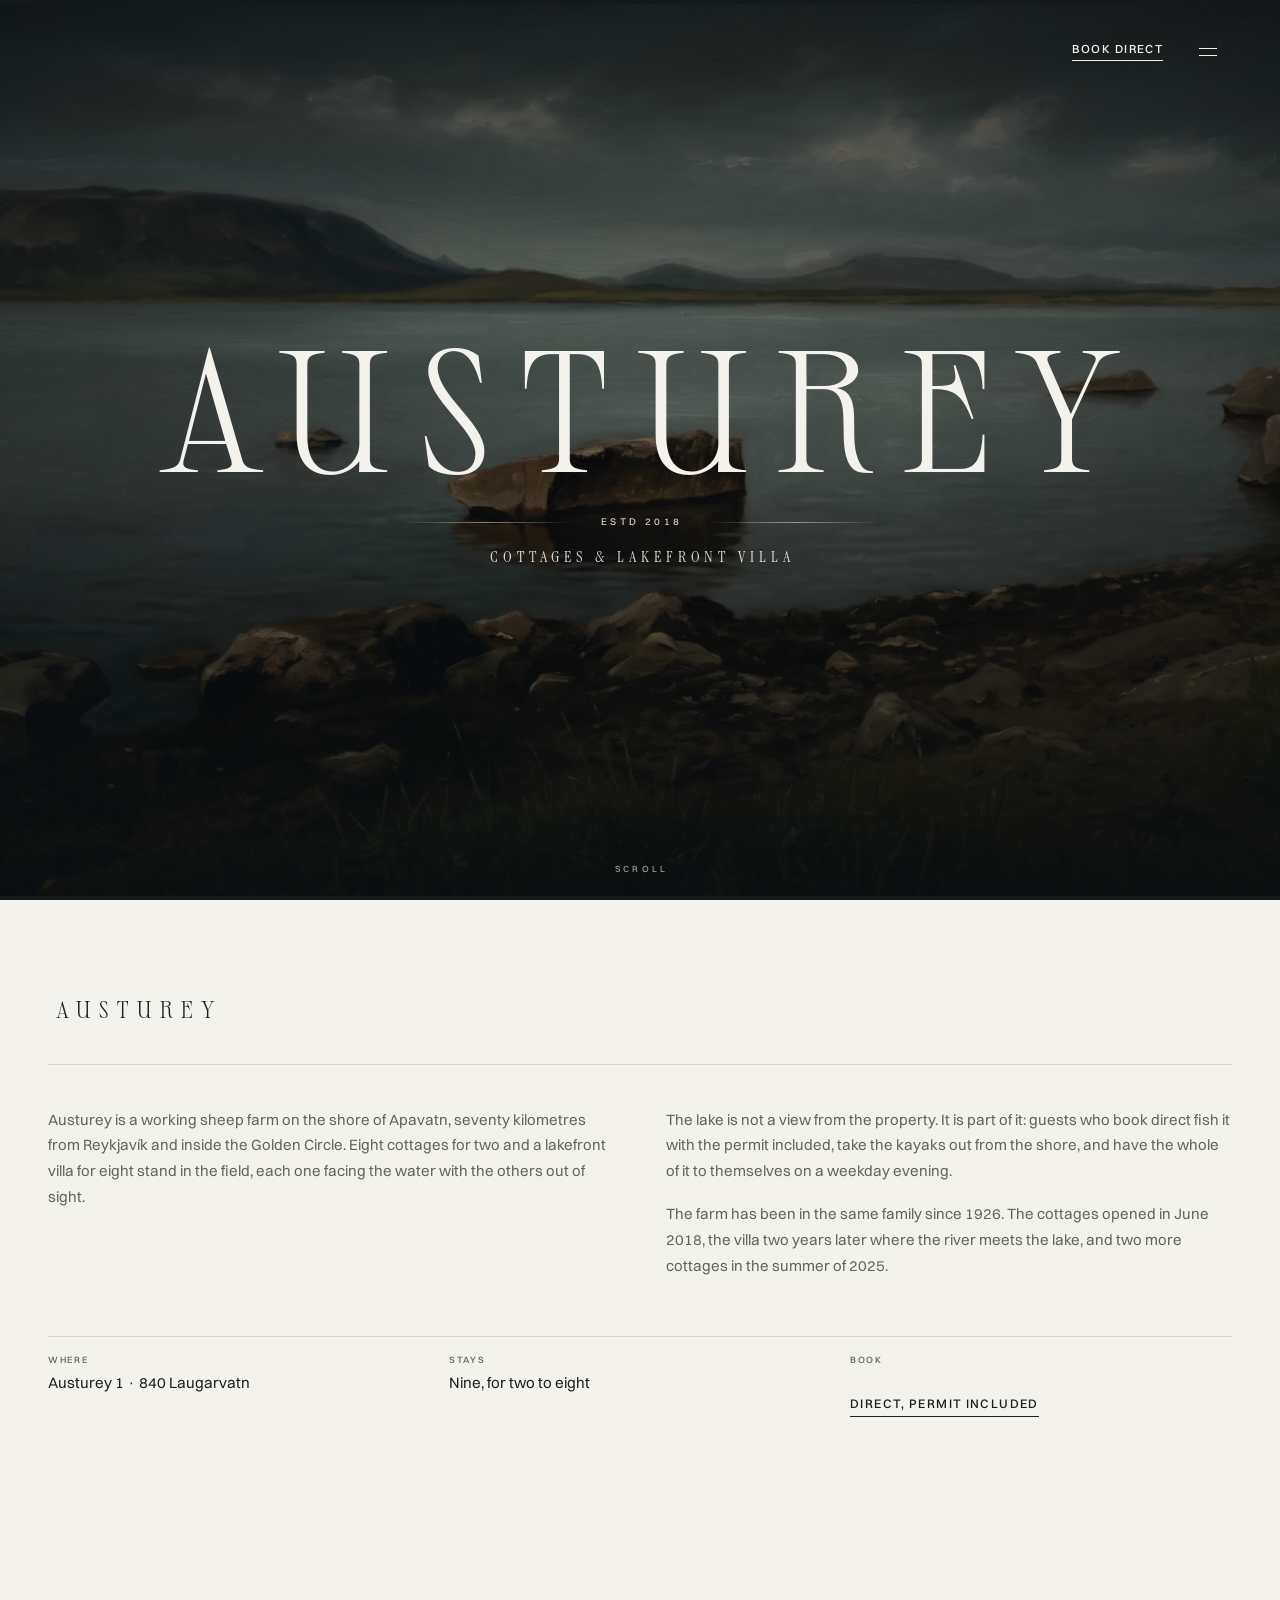
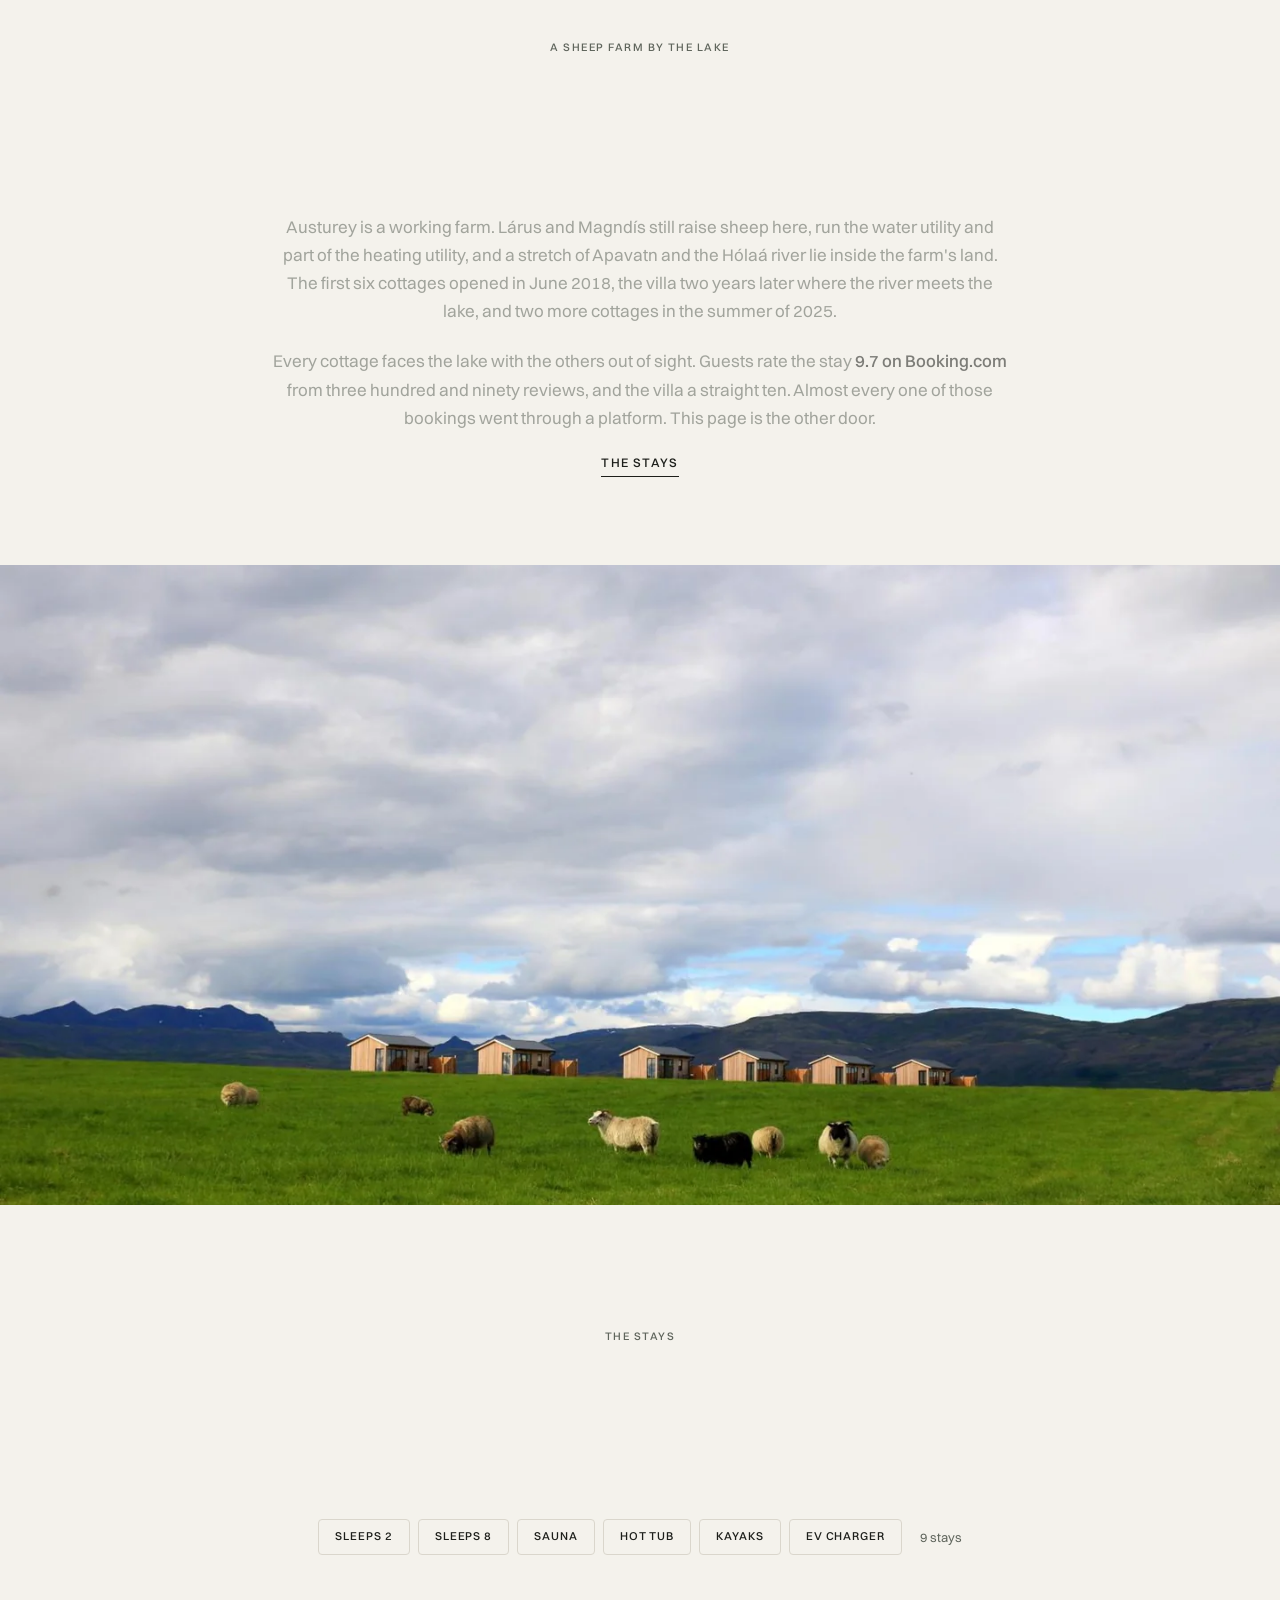
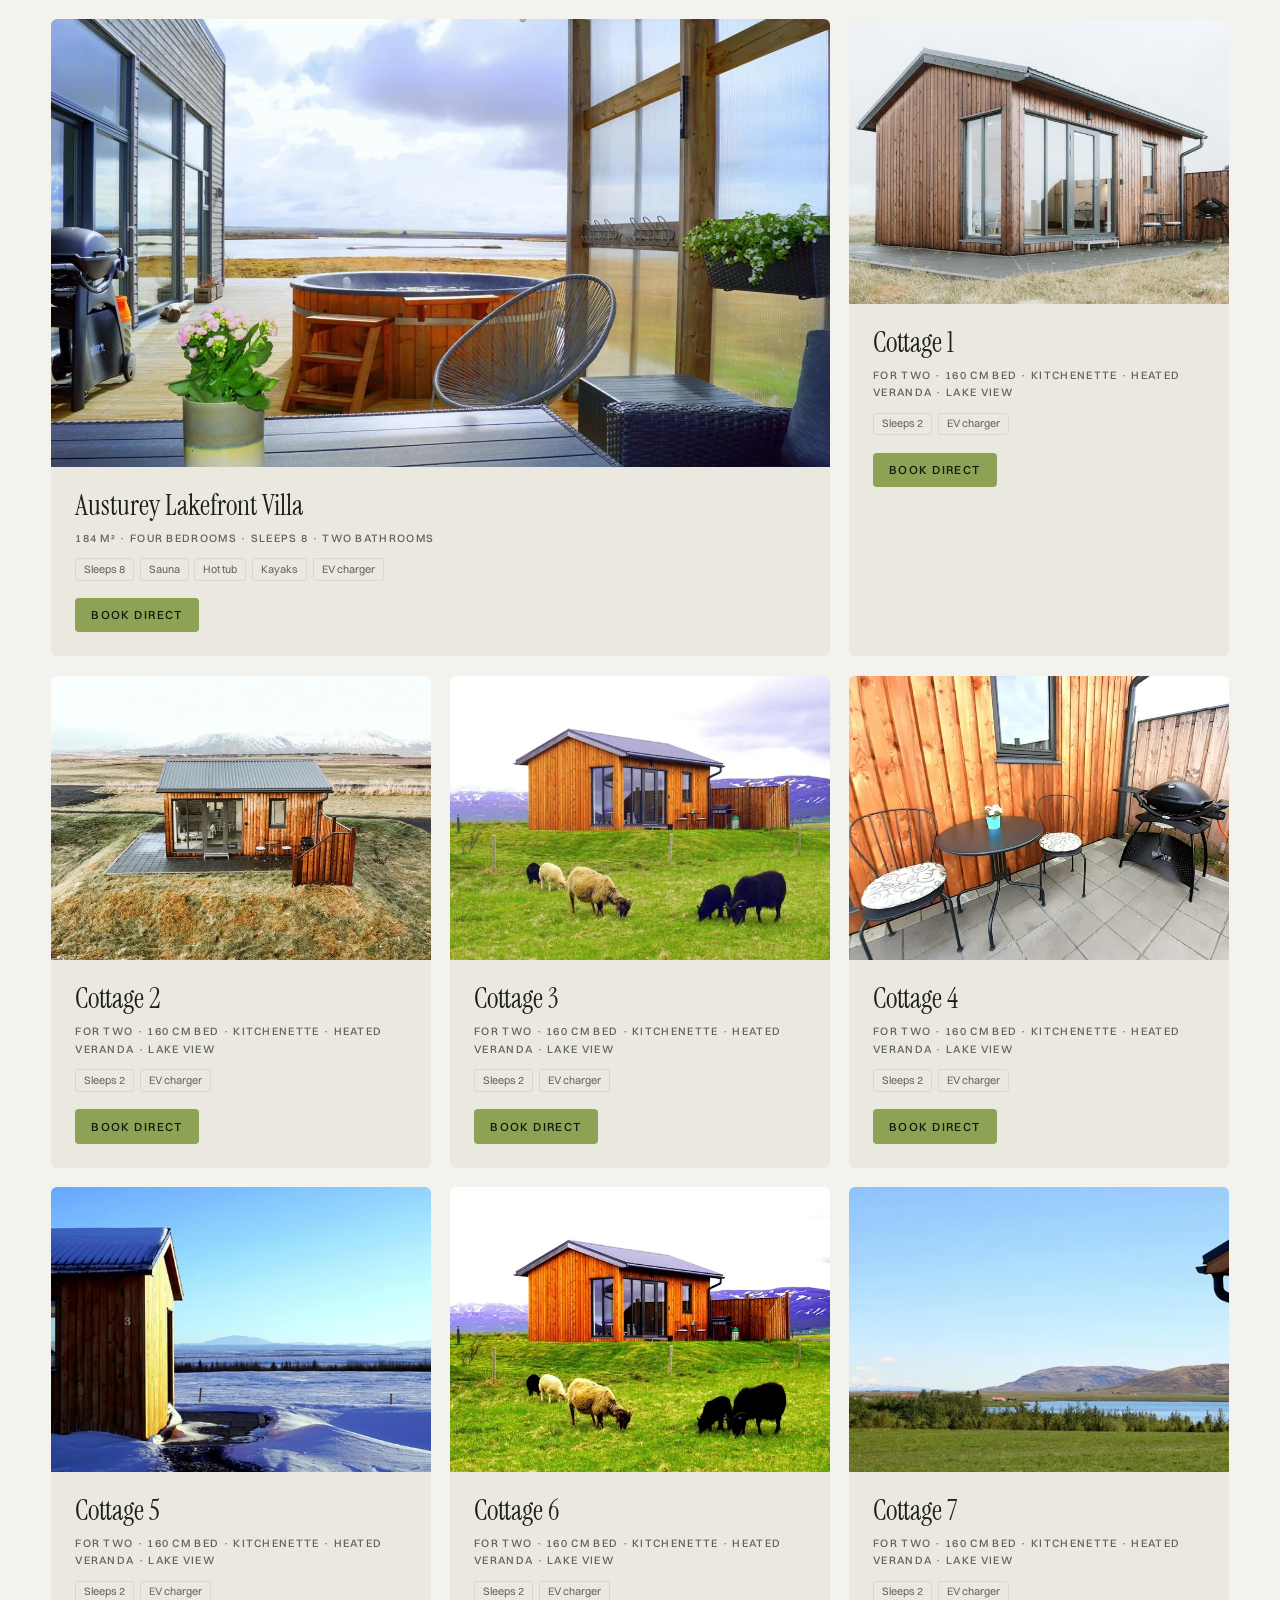
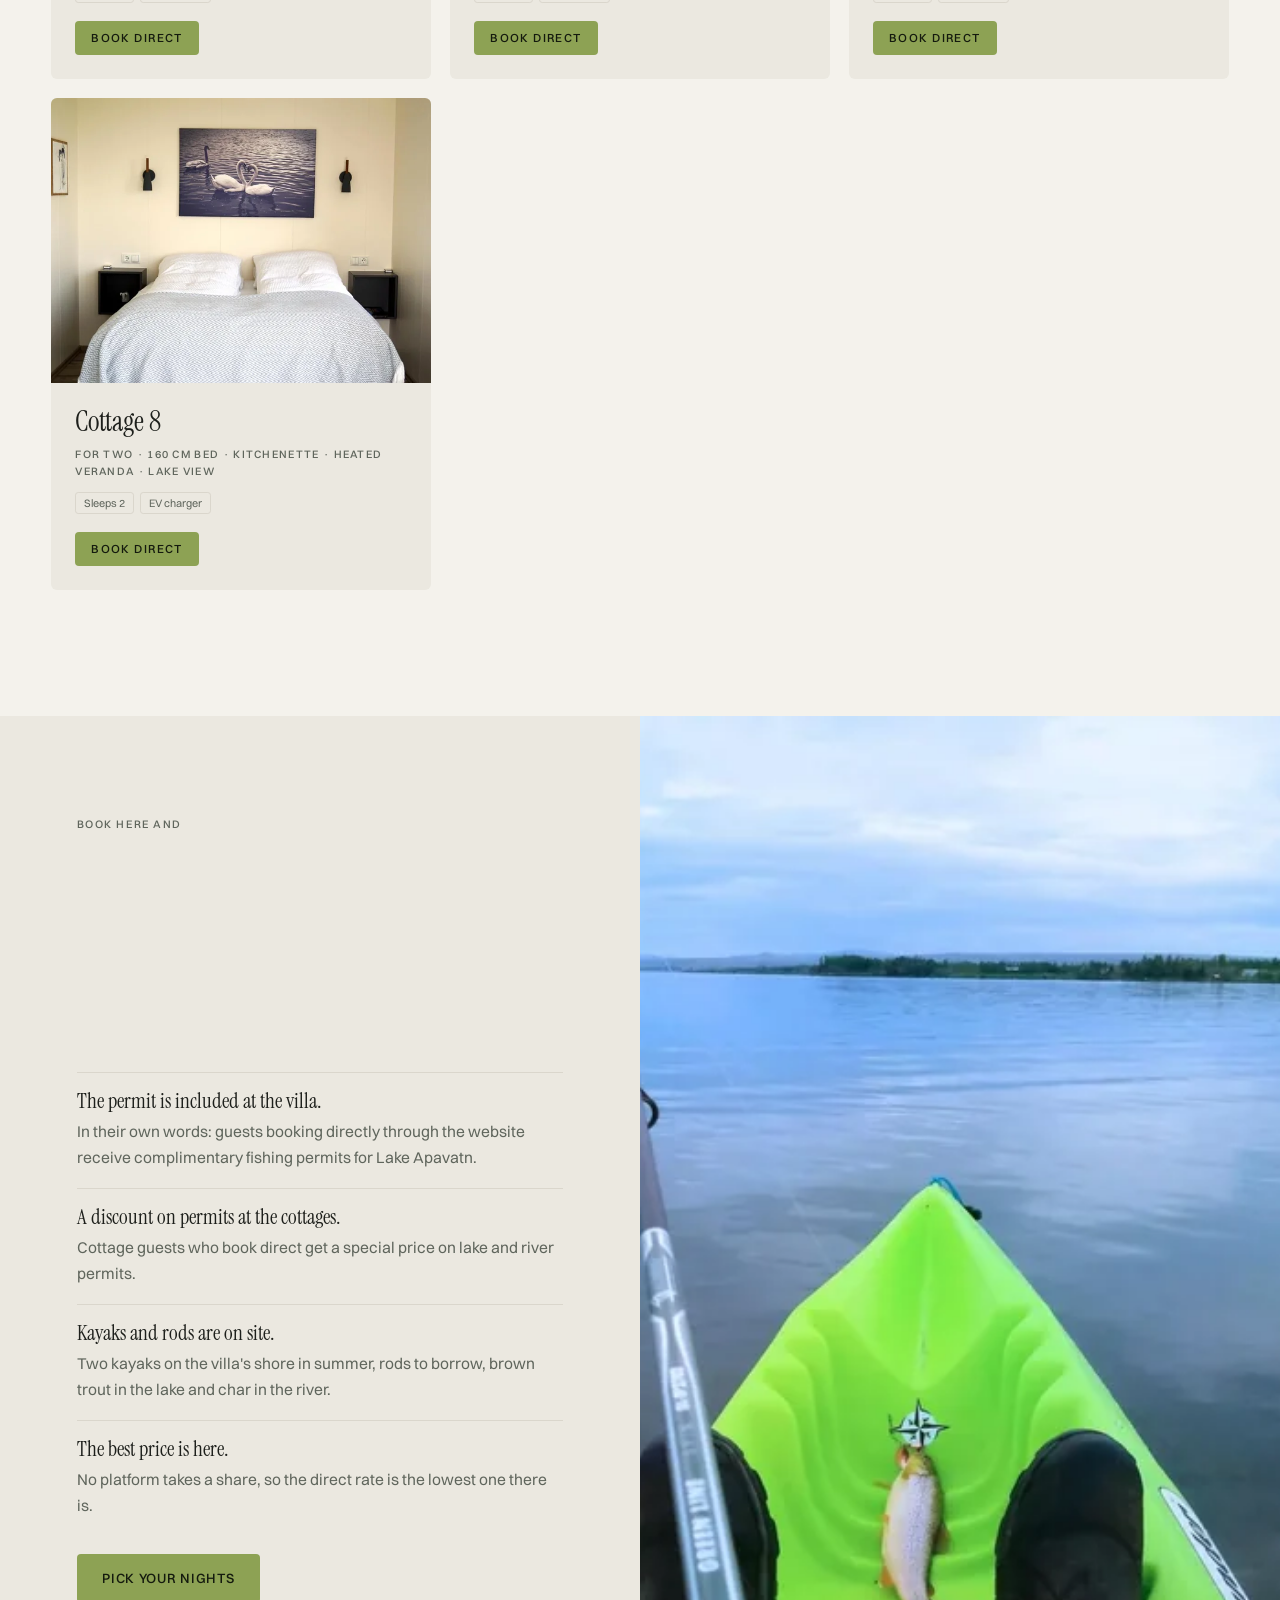
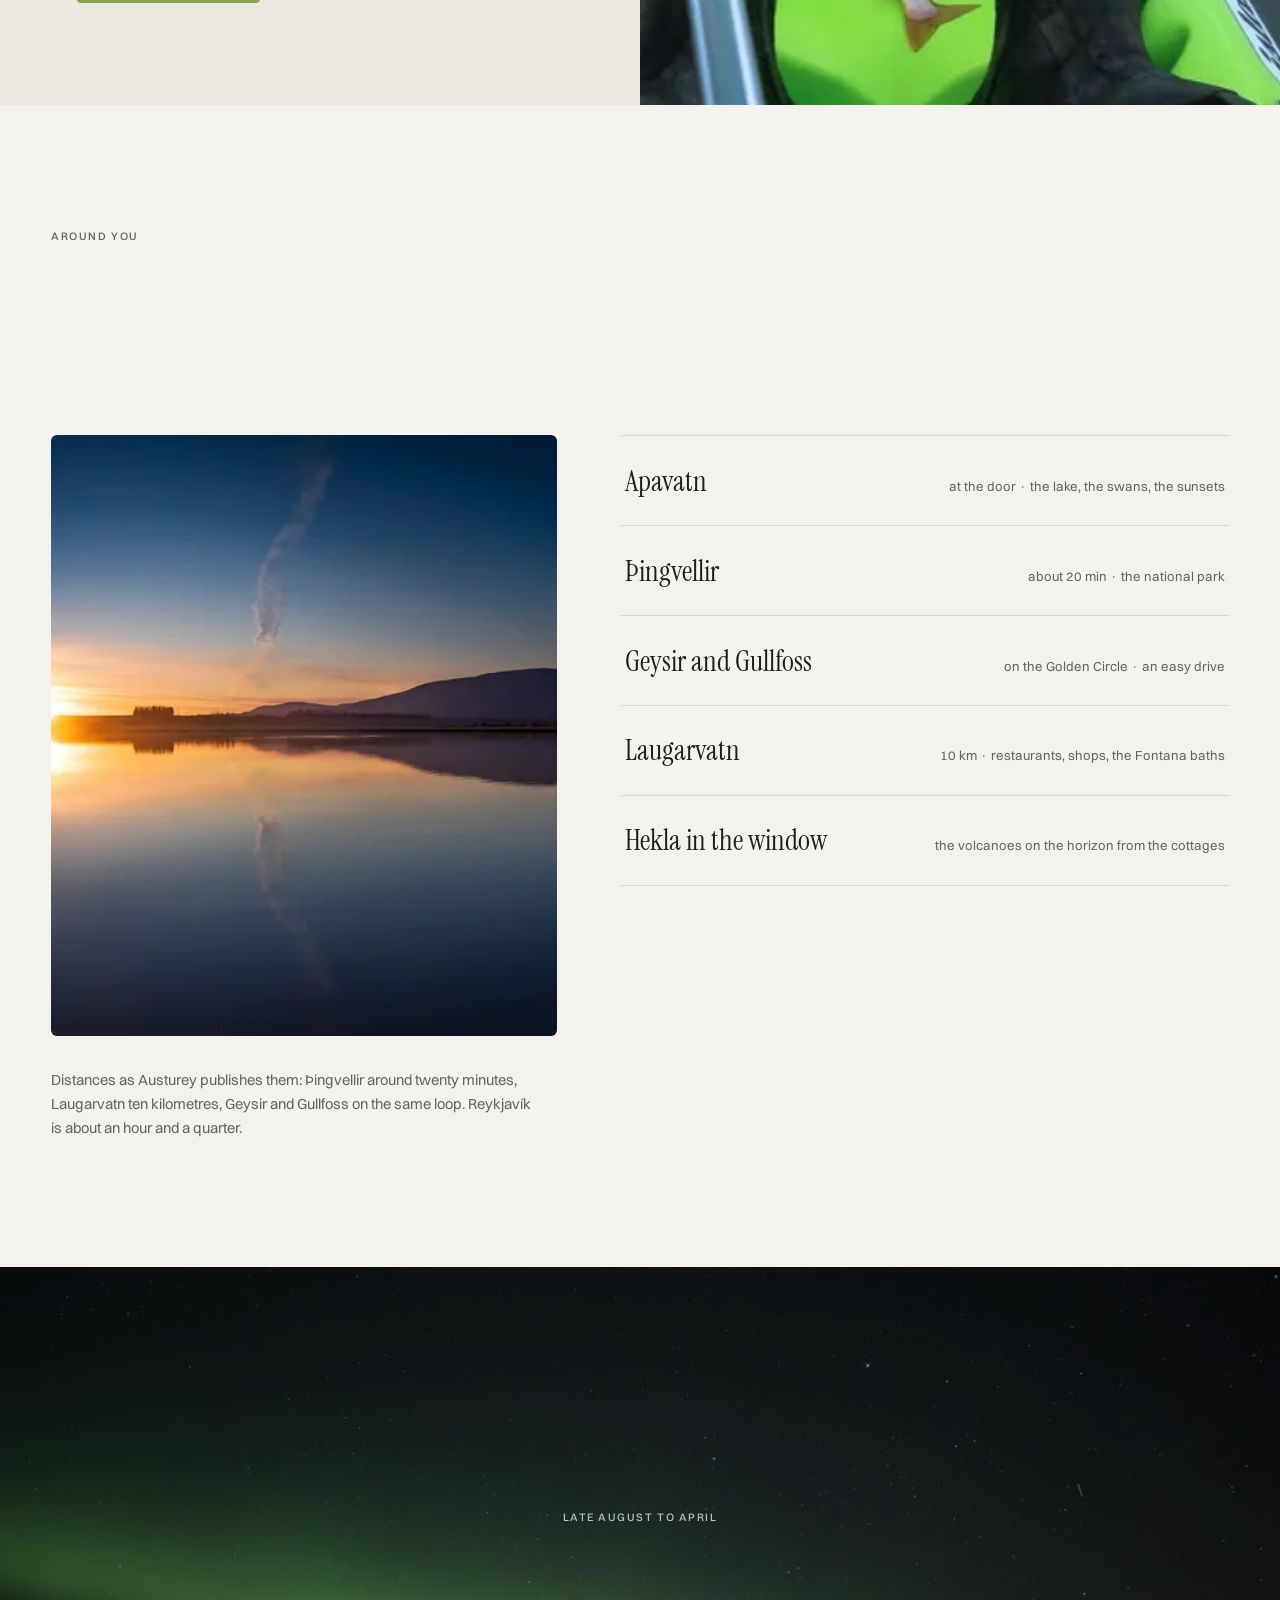
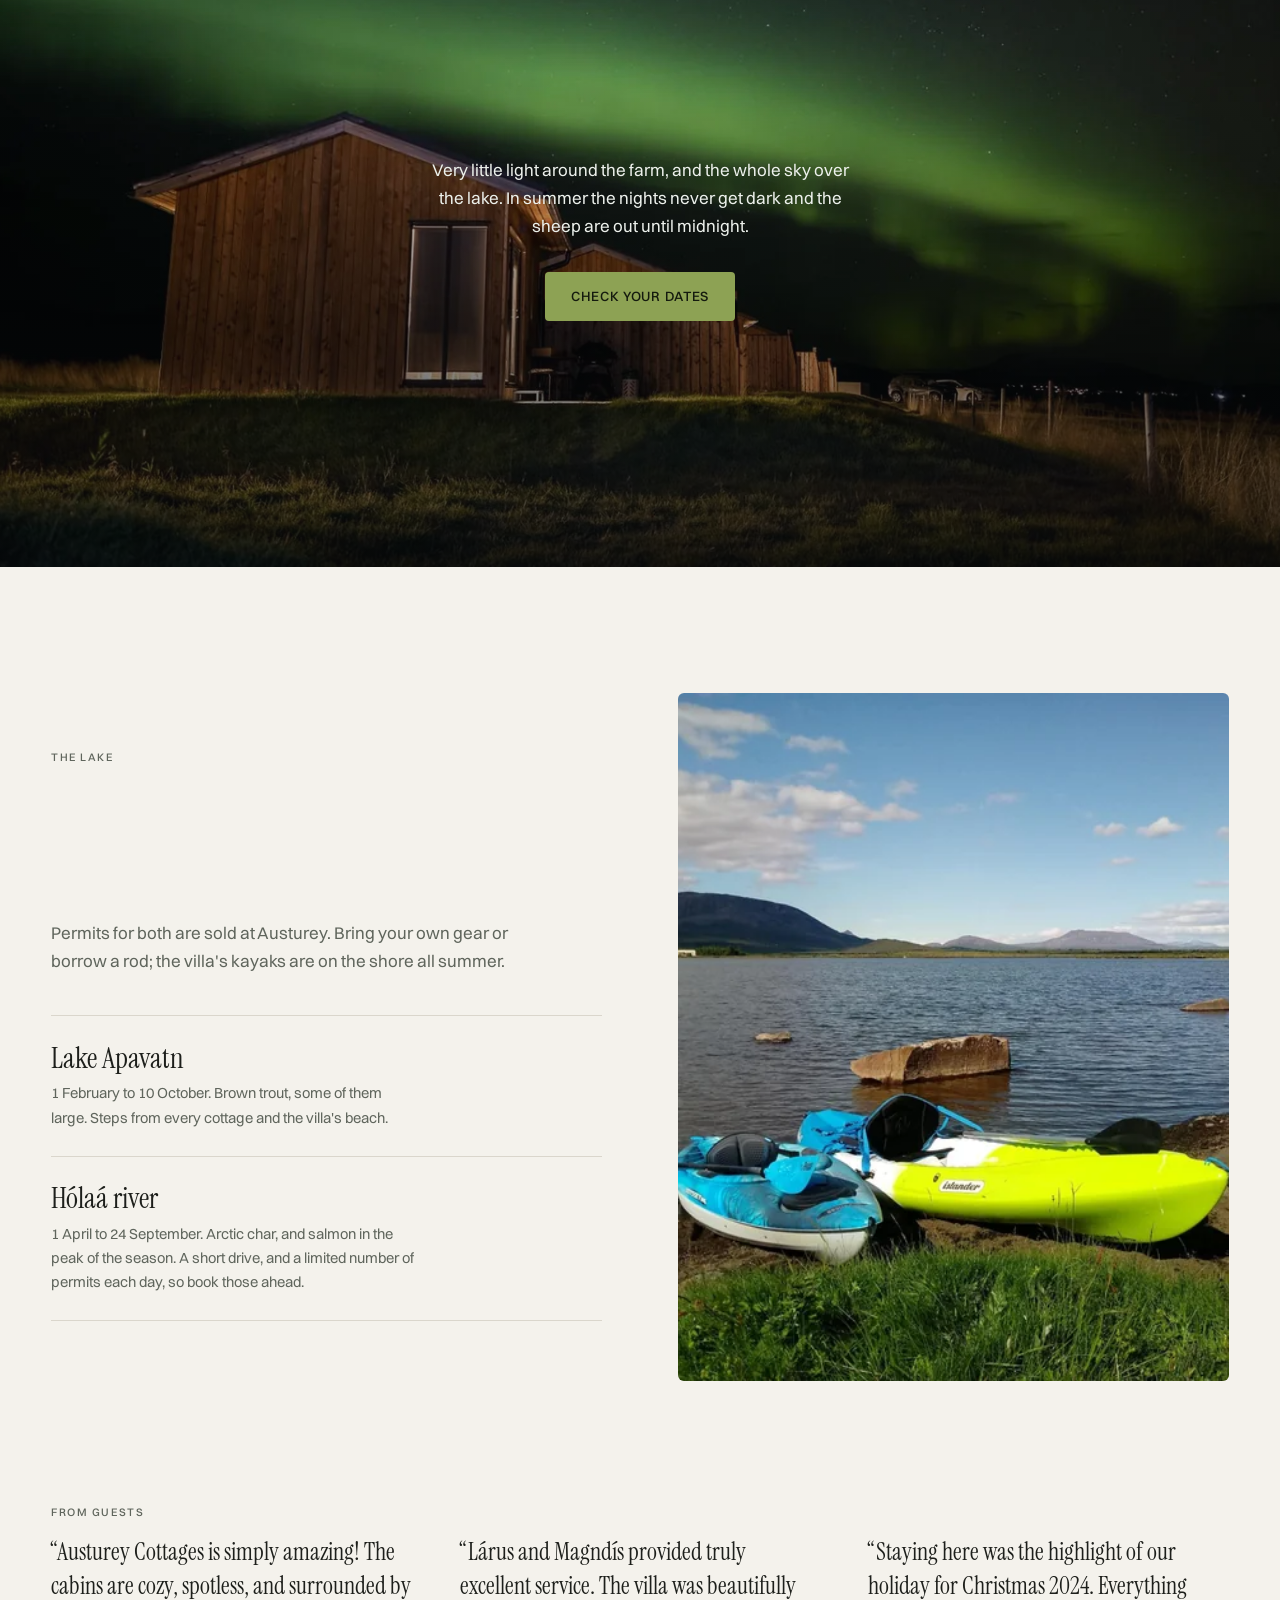
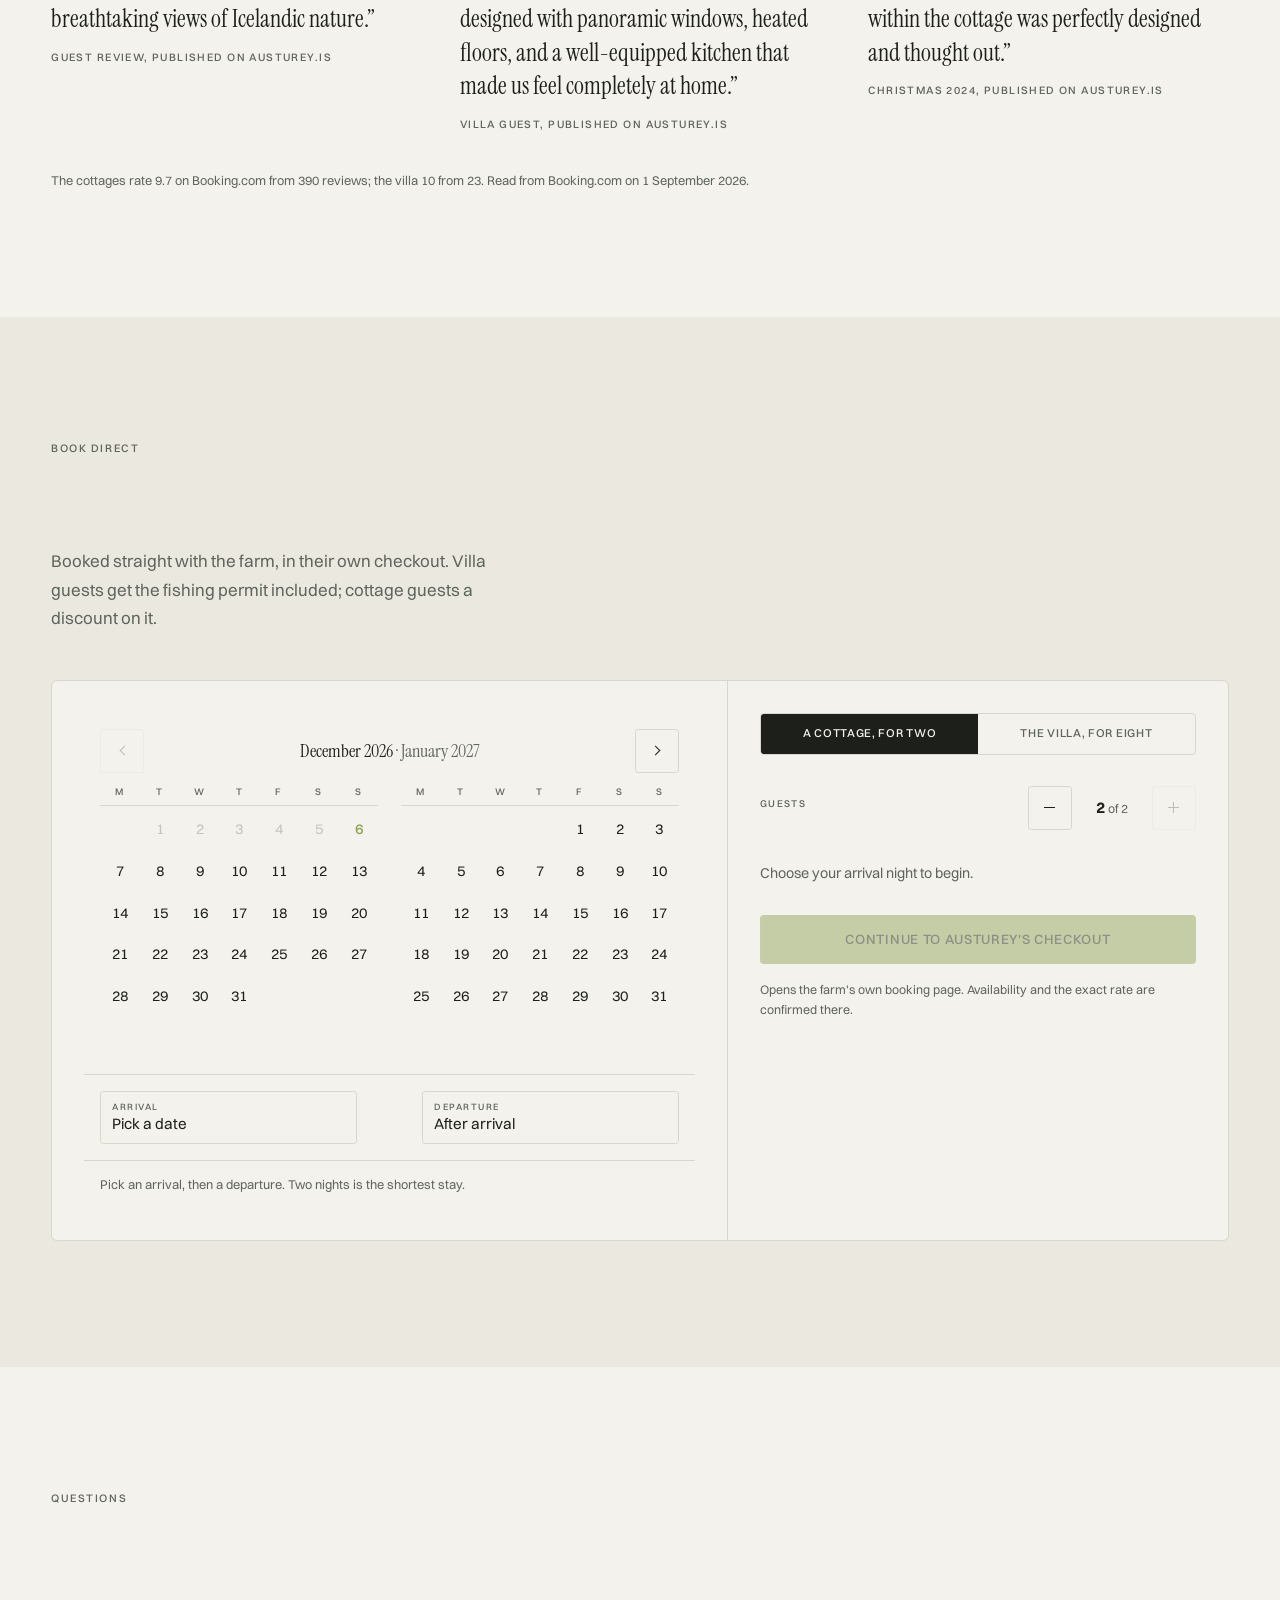
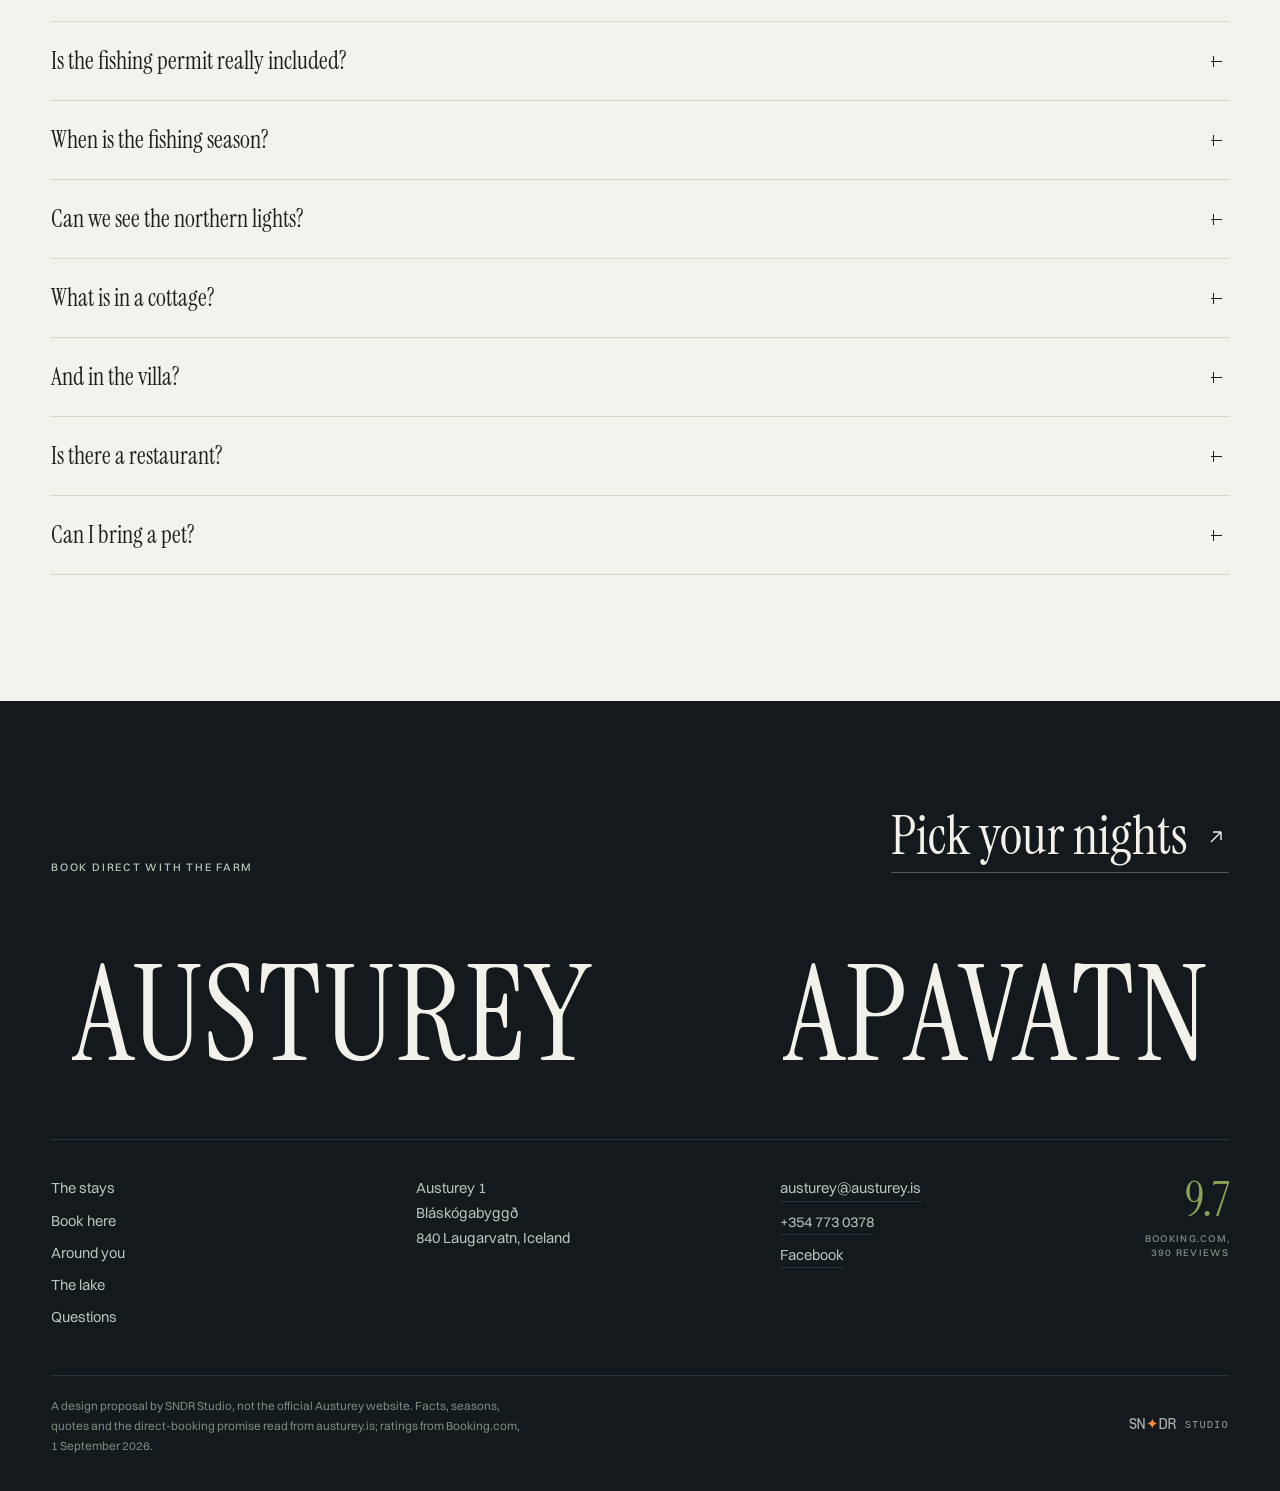
==== commit eb24ac23: "Deploy ed0c07d (noindex preview)" ====
--- a/index.html
+++ b/index.html
@@ -7,12 +7,13 @@
 <title>Austurey: eight cottages and a villa on Apavatn, Golden Circle</title>
 <meta name="description" content="A sheep farm on the shore of Apavatn since 1926, seventy kilometres from Reykjavík. Eight cottages for two and a lakefront villa for eight with sauna, hot tub and kayaks. Book direct and the fishing permit is included.">
 <meta name="theme-color" content="#F4F2EC" id="themeColor">
+<link rel="preload" href="assets/fonts/Sprat-CondensedLight.woff2" as="font" type="font/woff2" crossorigin>
 <link rel="preload" href="assets/fonts/instrument-serif-v5-latin_latin-ext-regular.woff2" as="font" type="font/woff2" crossorigin>
 <link rel="preload" href="assets/fonts/instrument-serif-v5-latin_latin-ext-italic.woff2" as="font" type="font/woff2" crossorigin>
 <link rel="preload" href="assets/fonts/Switzer-Regular.woff2" as="font" type="font/woff2" crossorigin>
 <link rel="icon" type="image/png" sizes="32x32" href="assets/img/favicon-32.png">
 <link rel="apple-touch-icon" href="assets/img/favicon-180.png">
-<link rel="stylesheet" href="styles.css?v=5230344e">
+<link rel="stylesheet" href="styles.css?v=cb3084bc">
 <script type="application/ld+json">{"@context":"https://schema.org","@graph":[{"@type":"LodgingBusiness","@id":"https://austurey.is/#business","name":"Austurey Gisting","url":"https://austurey.is","email":"austurey@austurey.is","telephone":"+354 773 0378","address":{"@type":"PostalAddress","streetAddress":"Austurey 1","addressLocality":"Bláskógabyggð","postalCode":"840","addressCountry":"IS"},"aggregateRating":{"@type":"AggregateRating","ratingValue":"9.7","bestRating":"10","reviewCount":"390"},"amenityFeature":[{"@type":"LocationFeatureSpecification","name":"Fishing","value":true},{"@type":"LocationFeatureSpecification","name":"EV charger","value":true},{"@type":"LocationFeatureSpecification","name":"Free parking","value":true}],"containsPlace":[{"@type":"Accommodation","name":"Austurey Lakefront Villa","floorSize":{"@type":"QuantitativeValue","value":184,"unitCode":"MTK"},"numberOfBedrooms":4,"occupancy":{"@type":"QuantitativeValue","maxValue":8},"amenityFeature":[{"@type":"LocationFeatureSpecification","name":"Sauna","value":true},{"@type":"LocationFeatureSpecification","name":"Hot tub","value":true},{"@type":"LocationFeatureSpecification","name":"Kayaks","value":true}]},{"@type":"Accommodation","name":"Austurey Cottage","occupancy":{"@type":"QuantitativeValue","maxValue":2},"amenityFeature":[{"@type":"LocationFeatureSpecification","name":"Lake view","value":true},{"@type":"LocationFeatureSpecification","name":"Terrace","value":true}]}]},{"@type":"FAQPage","mainEntity":[{"@type":"Question","name":"Is the fishing permit really included?","acceptedAnswer":{"@type":"Answer","text":"Guests who book the Lakefront Villa directly through Austurey receive complimentary fishing permits for Lake Apavatn. Cottage guests who book direct get a special discount on permits. Rods and kayaks are on site."}},{"@type":"Question","name":"When is the fishing season?","acceptedAnswer":{"@type":"Answer","text":"Lake Apavatn from 1 February to 10 October; the Hólaá river from 1 April to 24 September. River permits are limited each day, so book those in advance."}},{"@type":"Question","name":"Can we see the northern lights?","acceptedAnswer":{"@type":"Answer","text":"From late August until April, on clear nights, from the cottages and the villa. There is very little light around the farm."}},{"@type":"Question","name":"Is there a restaurant?","acceptedAnswer":{"@type":"Answer","text":"No. Every cottage has a kitchenette and the villa a full kitchen; Laugarvatn, ten kilometres away, has restaurants and shops."}},{"@type":"Question","name":"Can I bring a pet?","acceptedAnswer":{"@type":"Answer","text":"Pets are not allowed."}}]}]}</script>
 </head>
 <body class="at-hero" data-ground="day">
--- a/styles.css
+++ b/styles.css
@@ -8,6 +8,11 @@
 @font-face { font-family: 'Instrument Serif'; src: url('assets/fonts/instrument-serif-v5-latin_latin-ext-italic.woff2') format('woff2'); font-weight: 400; font-style: italic; font-display: swap; }
 @font-face { font-family: 'Switzer'; src: url('assets/fonts/Switzer-Regular.woff2') format('woff2'); font-weight: 400; font-display: swap; }
 @font-face { font-family: 'Switzer'; src: url('assets/fonts/Switzer-Medium.woff2') format('woff2'); font-weight: 500; font-display: swap; }
+/* Sprat Condensed Light (Collletttivo, OFL) — the masthead face. Verified by
+   its internal name record before use, because three display fonts in the
+   library are not what their folder says they are and a build that specifies
+   one silently ships a different proportion. Full Icelandic, checked. */
+@font-face { font-family: 'Sprat'; src: url('assets/fonts/Sprat-CondensedLight.woff2') format('woff2'); font-weight: 300; font-style: normal; font-display: swap; }
 @font-face { font-family: 'ProjektBlackbirdIS'; src: url('assets/fonts/ProjektBlackbirdIS.otf') format('opentype'); font-weight: 400; font-display: swap; }
 
 :root {
@@ -26,6 +31,7 @@
   --g-line: #DAD6CC;
 
   --disp: 'Instrument Serif', ui-serif, Georgia, serif;
+  --mark: 'Sprat', 'Instrument Serif', ui-serif, Georgia, serif;
   --sans: 'Switzer', ui-sans-serif, system-ui, sans-serif;
   --ease: cubic-bezier(.23, 1, .32, 1);
   --expo: cubic-bezier(.19, 1, .22, 1);
@@ -107,8 +113,8 @@
 
 .plate_mark { position: relative; z-index: 1; margin: 0; display: grid; justify-items: center;
   padding-inline: 1.5rem; text-align: center; color: var(--paper); }
-.plate_word { font: 400 clamp(3.1rem, 11.5vw, 9.5rem)/.92 var(--disp);
-  letter-spacing: .085em; text-indent: .085em; }
+.plate_word { font: 300 clamp(3.5rem, 13.5vw, 11.5rem)/.9 var(--mark);
+  letter-spacing: .11em; text-indent: .11em; }
 /* the rule, interrupted by the year, exactly as a stamped mark would set it */
 .plate_rule { display: flex; align-items: center; gap: clamp(.9rem, 2.4vw, 1.6rem);
   width: min(30rem, 76vw); margin-top: clamp(1rem, 2.4vw, 1.7rem); }
@@ -138,7 +144,7 @@
    caption page. Two columns of ordinary prose, no card, no shadow. */
 .leaf { background: var(--paper); color: var(--g-ink); padding-block: clamp(4.5rem, 11vh, 9rem); }
 .leaf_in { width: min(100% - 2.4rem, 74rem); margin-inline: auto; }
-.leaf_mark { margin: 0; font: 400 1.32rem/1 var(--disp); letter-spacing: .3em; text-indent: .3em; }
+.leaf_mark { margin: 0; font: 300 1.46rem/1 var(--mark); letter-spacing: .3em; text-indent: .3em; }
 .leaf_body { display: grid; grid-template-columns: 1fr 1fr; gap: clamp(1.6rem, 4vw, 3.4rem);
   margin-top: clamp(1.6rem, 3.6vw, 2.6rem); padding-top: clamp(1.6rem, 3.6vw, 2.6rem);
   border-top: .03125rem solid var(--g-line); }
@@ -165,7 +171,7 @@
   display: grid; place-items: center;
   transition: transform 1s cubic-bezier(.76,0,.24,1); will-change: transform; }
 .arrival_in { display: grid; justify-items: center; gap: .75rem; }
-.arrival_a { font: 400 clamp(1.5rem, 3.4vw, 2.4rem)/1 var(--disp); letter-spacing: .3em; text-indent: .3em; color: var(--g-ink); }
+.arrival_a { font: 300 clamp(1.6rem, 3.7vw, 2.6rem)/1 var(--mark); letter-spacing: .3em; text-indent: .3em; color: var(--g-ink); }
 .arrival_c { font: 500 .56rem/1 var(--sans); letter-spacing: .34em; text-indent: .34em; text-transform: uppercase; color: var(--g-soft); }
 .arrival_rule { position: relative; display: block; width: min(42vw, 15rem); height: 1px; background: var(--g-line); margin-top: .9rem; }
 .arrival_rule i { position: absolute; inset: 0; background: var(--birch); transform: scaleX(0); transform-origin: 0 50%;
@@ -195,7 +201,7 @@
 .nav_skip:focus-visible { opacity: 1; pointer-events: auto; }
 .nav_logo { position: absolute; left: 50%; top: 50%; transform: translate(-50%, -50%) scale(1); transform-origin: 50% 50%; display: grid; justify-items: center; gap: .3rem; text-align: center; transition: transform .6s cubic-bezier(.65,0,.35,1); }
 body.scrolled .nav_logo { transform: translate(-50%, -50%) scale(.62); }
-.nav_logo_a { font: 400 1.6rem/1 var(--disp); letter-spacing: .3em; text-indent: .3em; }
+.nav_logo_a { font: 300 1.72rem/1 var(--mark); letter-spacing: .3em; text-indent: .3em; }
 .nav_logo_c { font: 500 .52rem/1 var(--sans); letter-spacing: .34em; text-indent: .34em; text-transform: uppercase; opacity: .7; white-space: nowrap; }
 .nav_right { display: flex; align-items: center; gap: 1.5rem; }
 .nav_book { font: 500 .74rem/1 var(--sans); letter-spacing: .12em; text-transform: uppercase; border-bottom: 1px solid currentColor; padding-bottom: .28rem; }
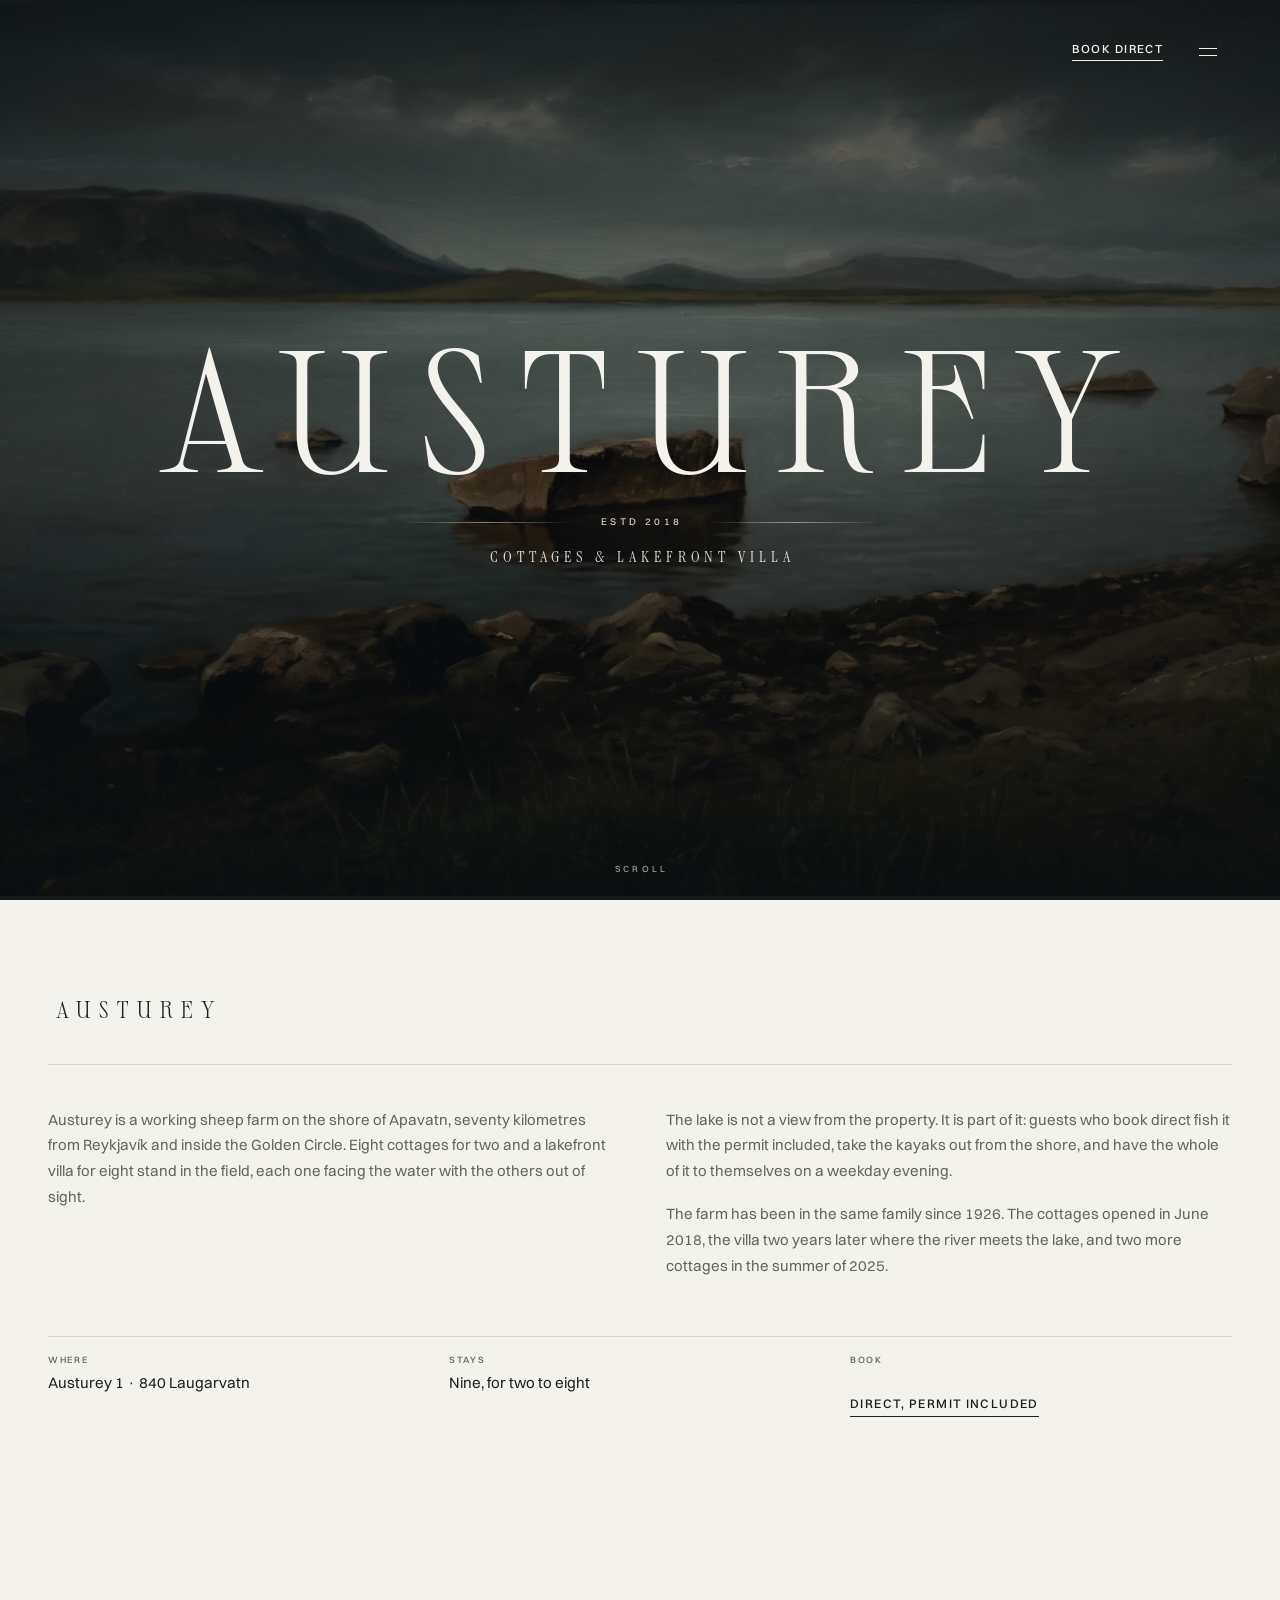
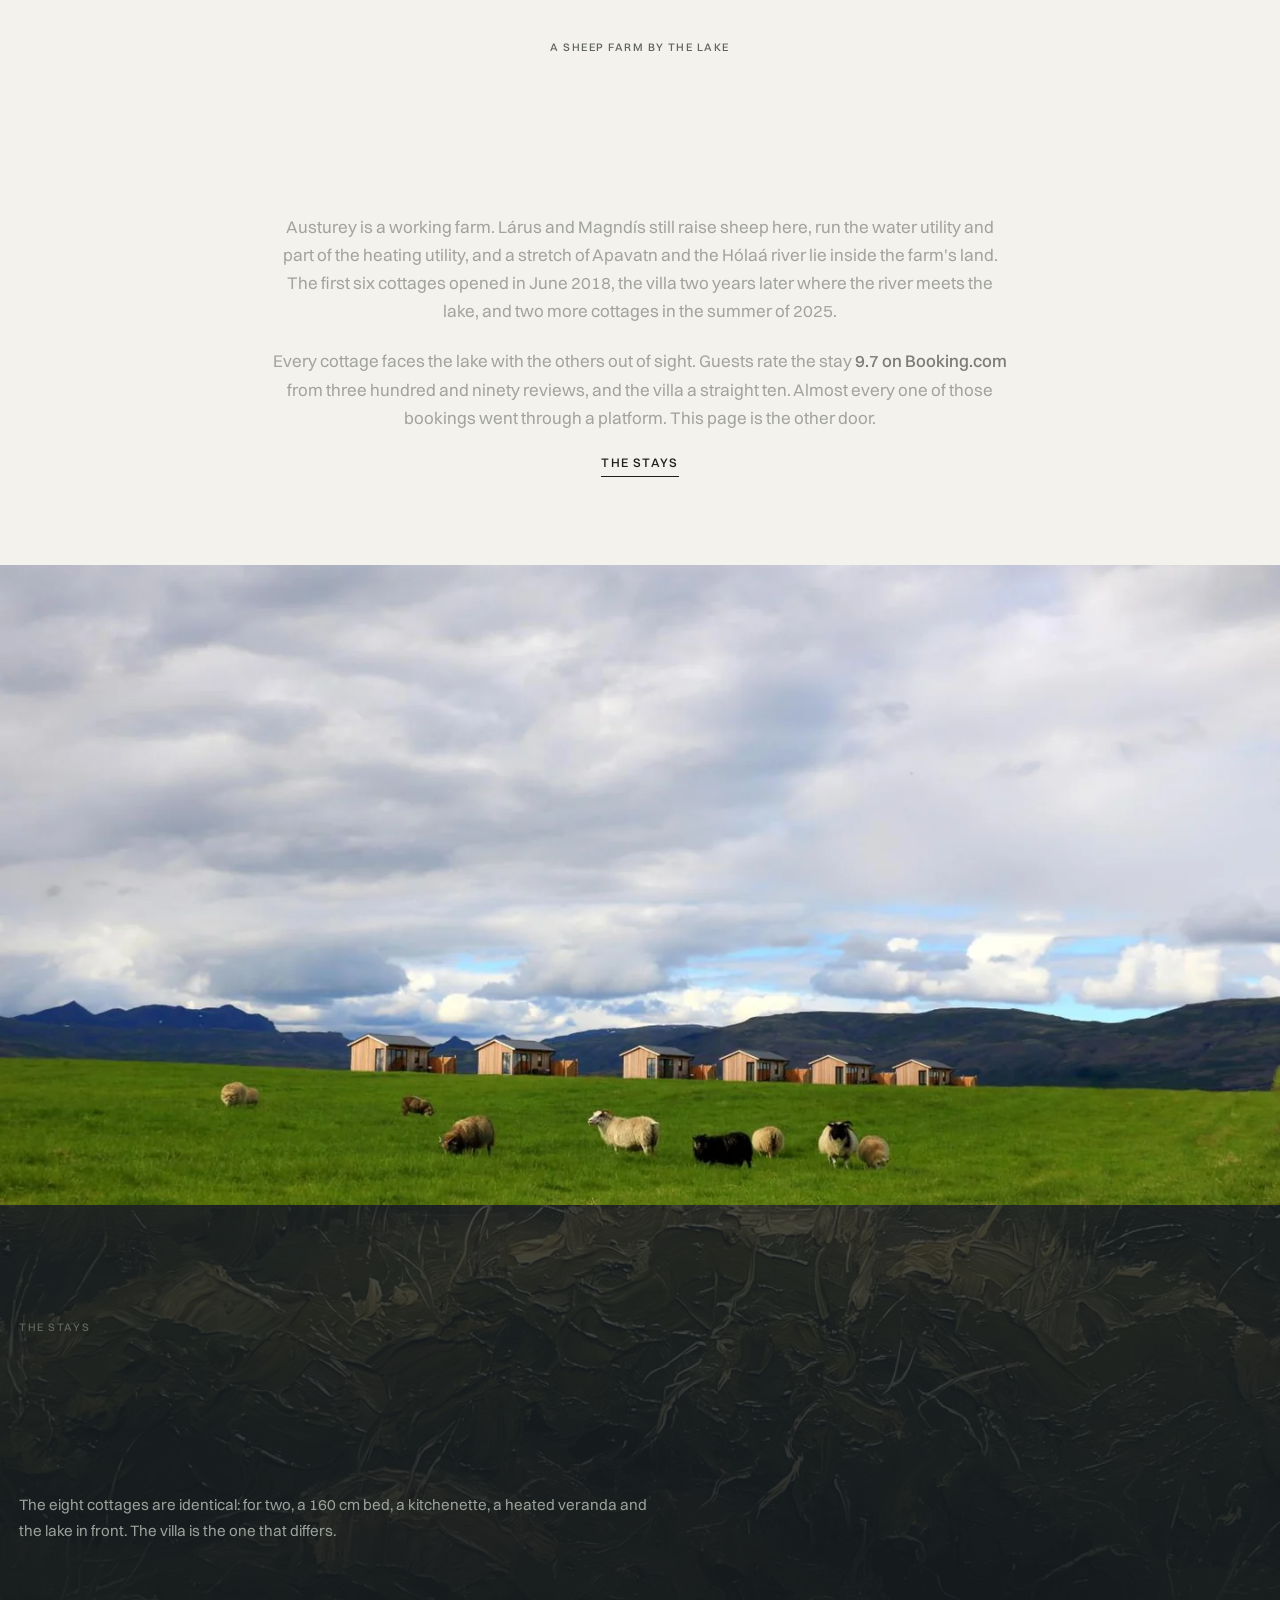
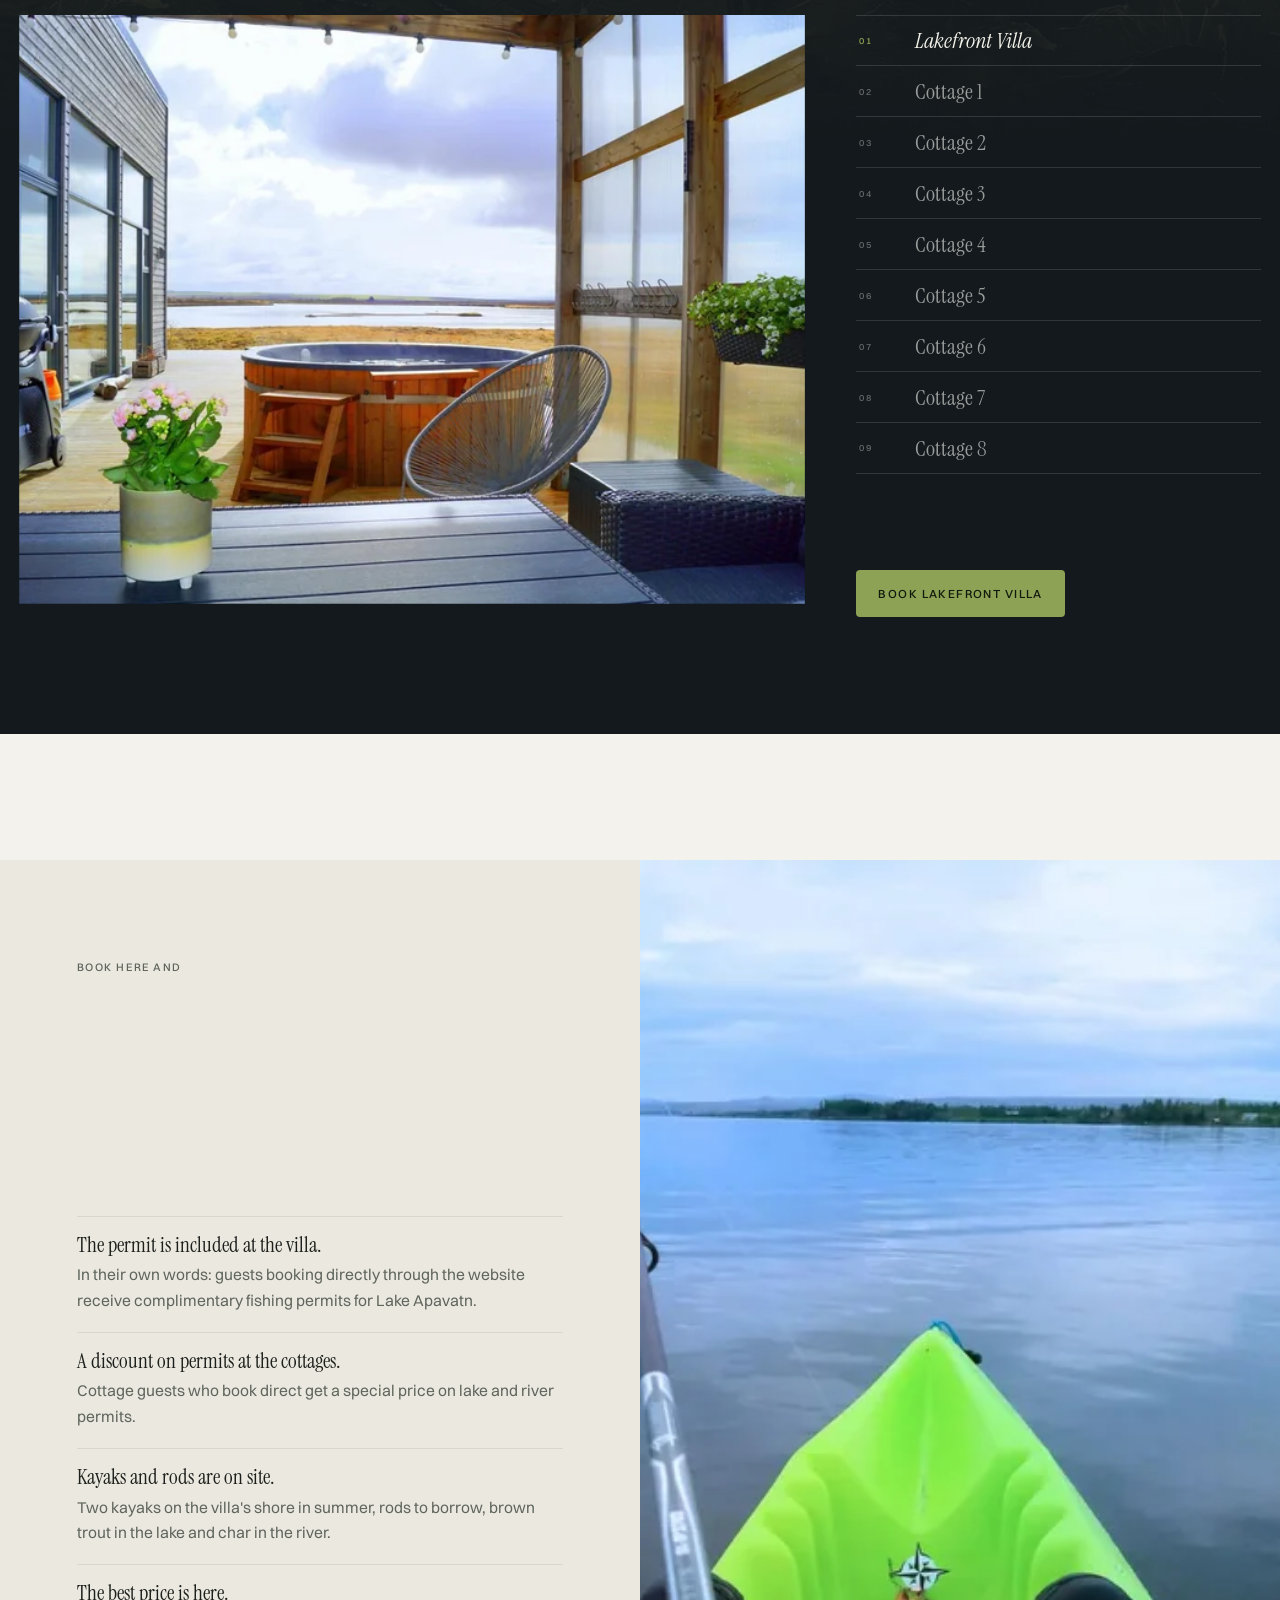
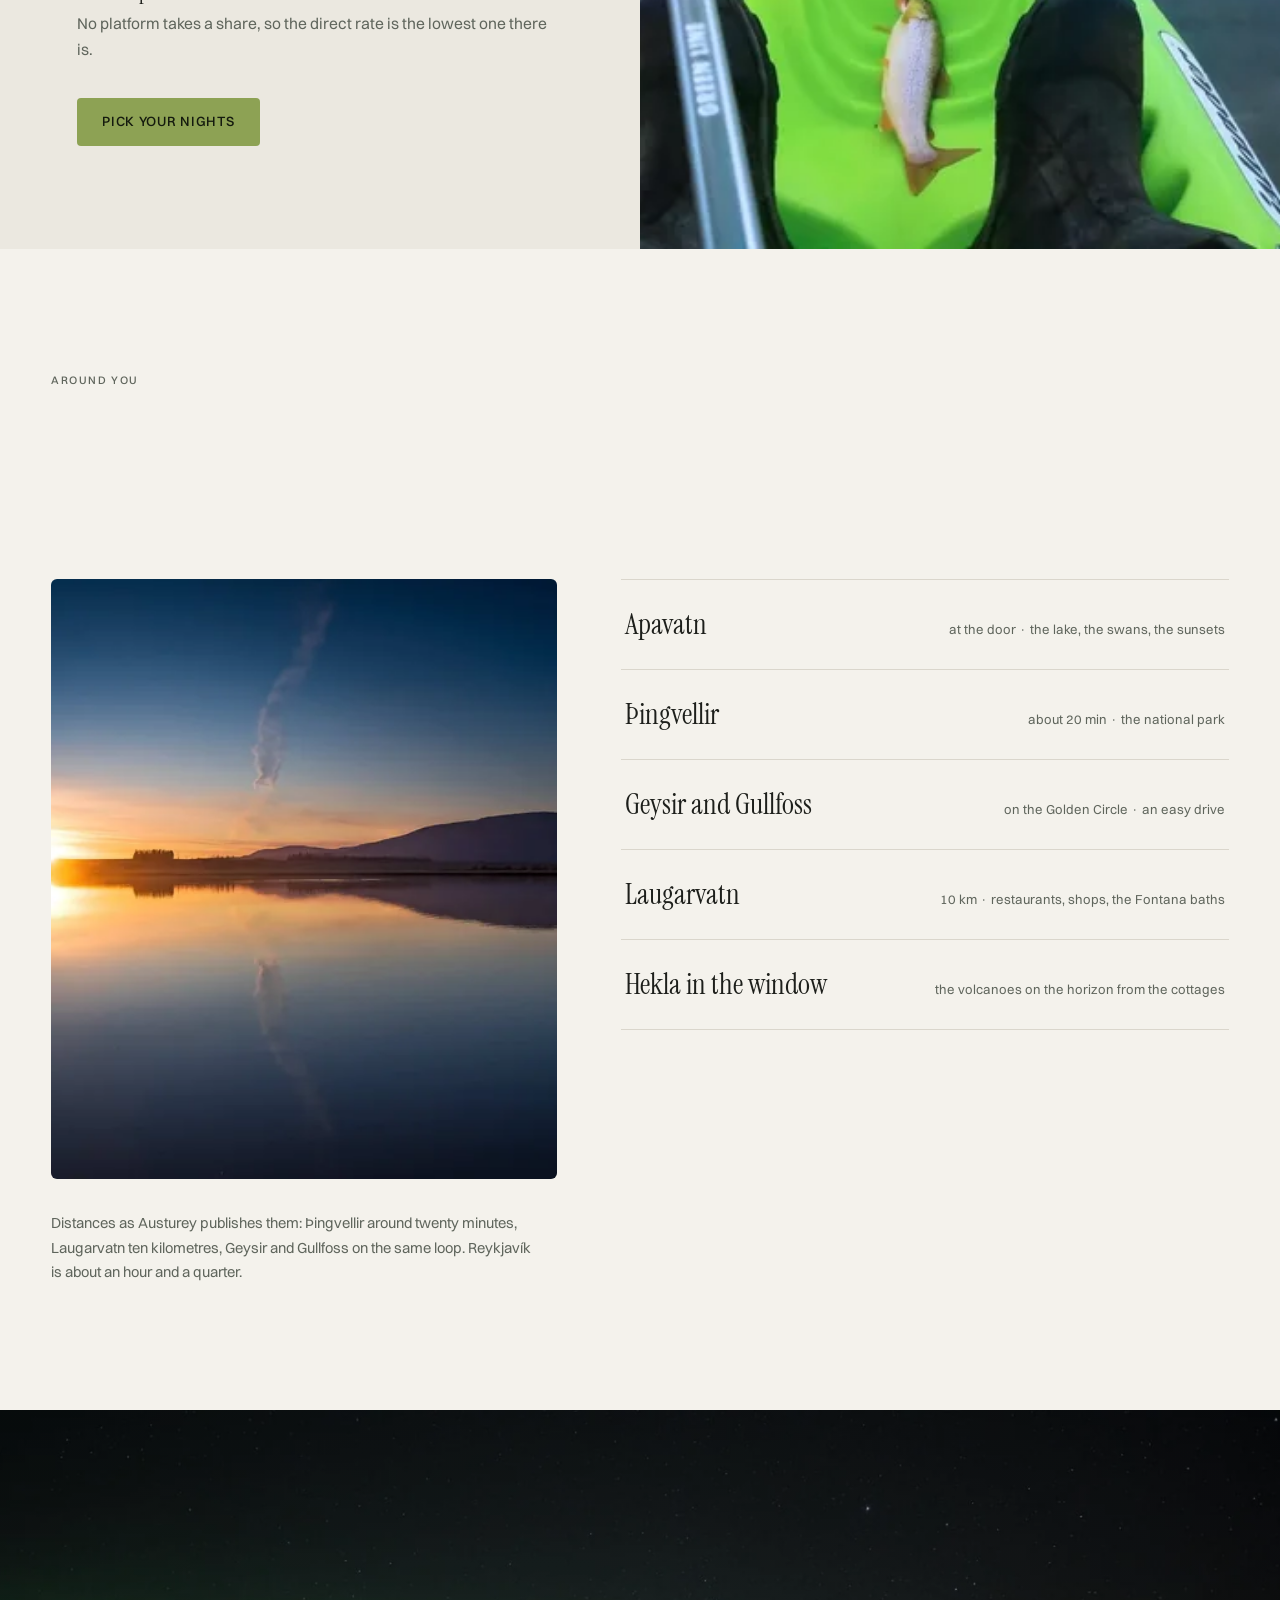
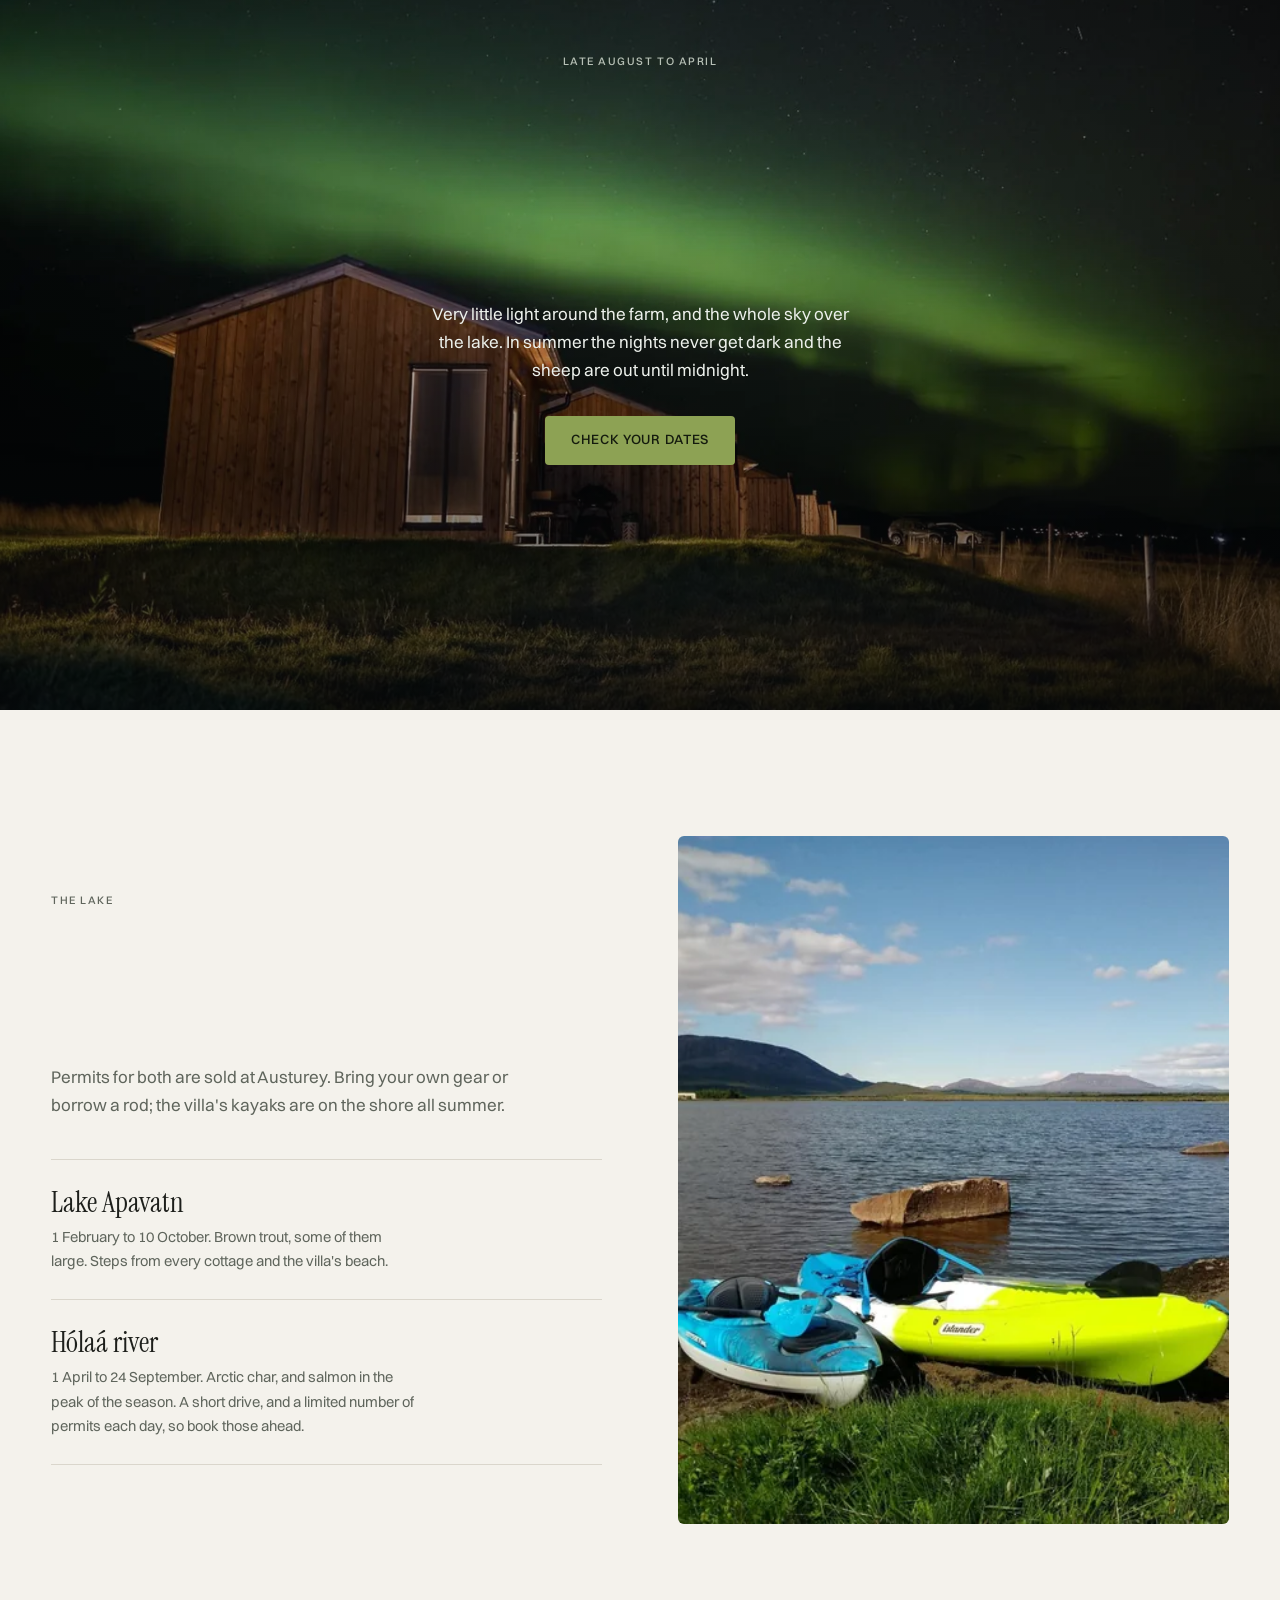
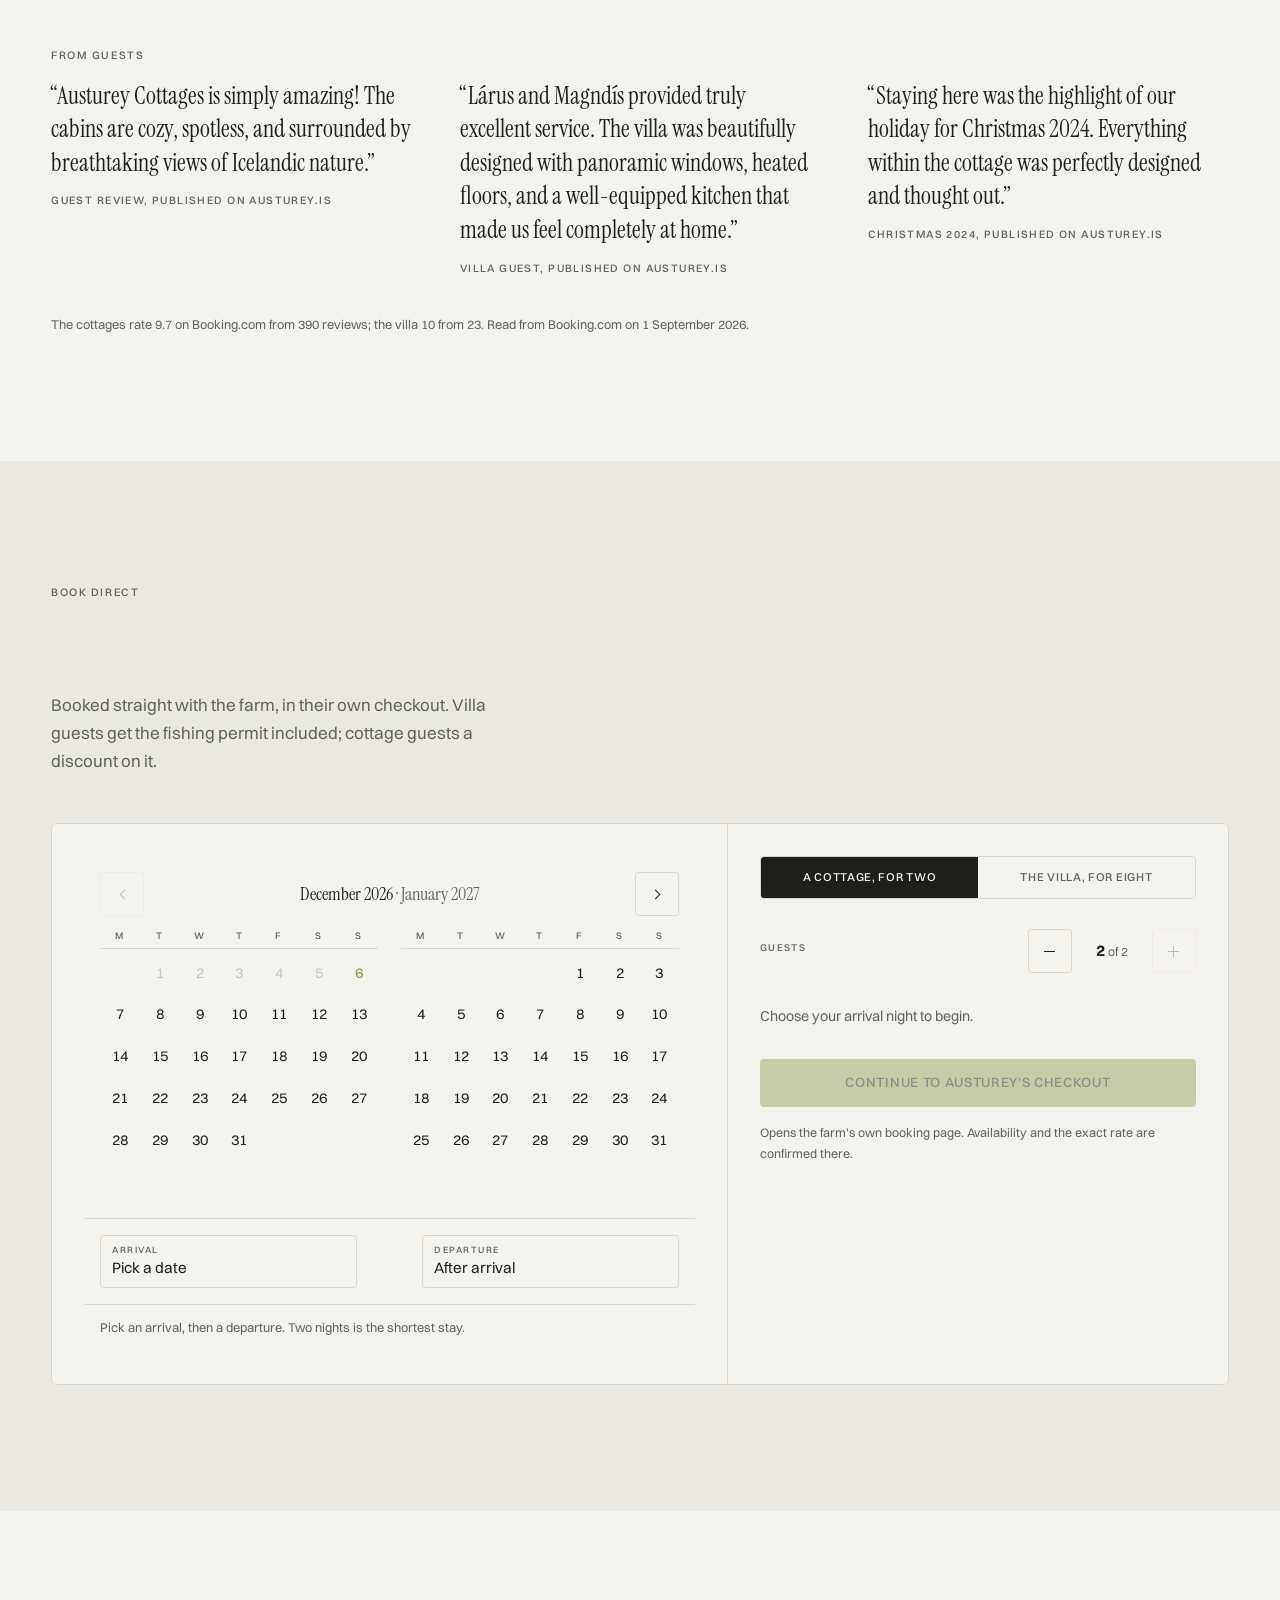
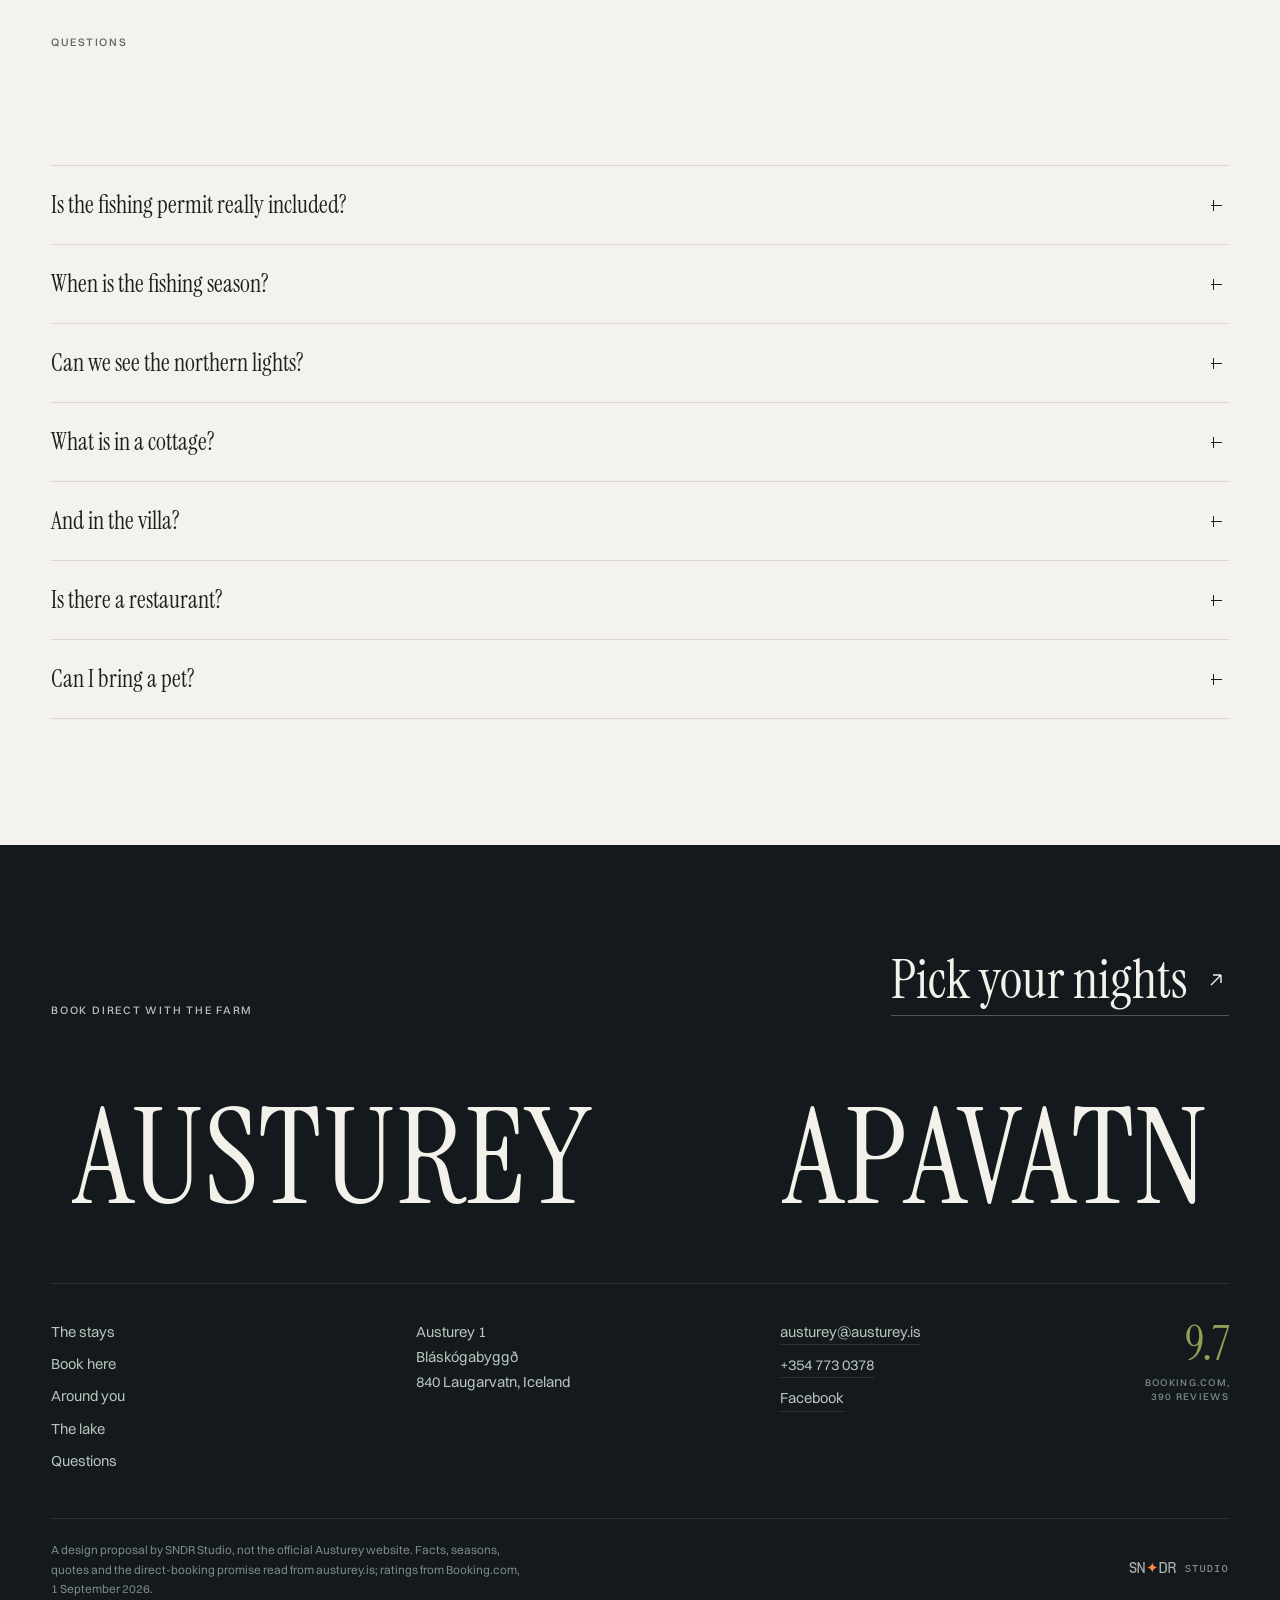
==== commit aa898d99: "Deploy 034c679 (noindex preview)" ====
--- a/index.html
+++ b/index.html
@@ -13,7 +13,7 @@
 <link rel="preload" href="assets/fonts/Switzer-Regular.woff2" as="font" type="font/woff2" crossorigin>
 <link rel="icon" type="image/png" sizes="32x32" href="assets/img/favicon-32.png">
 <link rel="apple-touch-icon" href="assets/img/favicon-180.png">
-<link rel="stylesheet" href="styles.css?v=cb3084bc">
+<link rel="stylesheet" href="styles.css?v=8b8d0c5e">
 <script type="application/ld+json">{"@context":"https://schema.org","@graph":[{"@type":"LodgingBusiness","@id":"https://austurey.is/#business","name":"Austurey Gisting","url":"https://austurey.is","email":"austurey@austurey.is","telephone":"+354 773 0378","address":{"@type":"PostalAddress","streetAddress":"Austurey 1","addressLocality":"Bláskógabyggð","postalCode":"840","addressCountry":"IS"},"aggregateRating":{"@type":"AggregateRating","ratingValue":"9.7","bestRating":"10","reviewCount":"390"},"amenityFeature":[{"@type":"LocationFeatureSpecification","name":"Fishing","value":true},{"@type":"LocationFeatureSpecification","name":"EV charger","value":true},{"@type":"LocationFeatureSpecification","name":"Free parking","value":true}],"containsPlace":[{"@type":"Accommodation","name":"Austurey Lakefront Villa","floorSize":{"@type":"QuantitativeValue","value":184,"unitCode":"MTK"},"numberOfBedrooms":4,"occupancy":{"@type":"QuantitativeValue","maxValue":8},"amenityFeature":[{"@type":"LocationFeatureSpecification","name":"Sauna","value":true},{"@type":"LocationFeatureSpecification","name":"Hot tub","value":true},{"@type":"LocationFeatureSpecification","name":"Kayaks","value":true}]},{"@type":"Accommodation","name":"Austurey Cottage","occupancy":{"@type":"QuantitativeValue","maxValue":2},"amenityFeature":[{"@type":"LocationFeatureSpecification","name":"Lake view","value":true},{"@type":"LocationFeatureSpecification","name":"Terrace","value":true}]}]},{"@type":"FAQPage","mainEntity":[{"@type":"Question","name":"Is the fishing permit really included?","acceptedAnswer":{"@type":"Answer","text":"Guests who book the Lakefront Villa directly through Austurey receive complimentary fishing permits for Lake Apavatn. Cottage guests who book direct get a special discount on permits. Rods and kayaks are on site."}},{"@type":"Question","name":"When is the fishing season?","acceptedAnswer":{"@type":"Answer","text":"Lake Apavatn from 1 February to 10 October; the Hólaá river from 1 April to 24 September. River permits are limited each day, so book those in advance."}},{"@type":"Question","name":"Can we see the northern lights?","acceptedAnswer":{"@type":"Answer","text":"From late August until April, on clear nights, from the cottages and the villa. There is very little light around the farm."}},{"@type":"Question","name":"Is there a restaurant?","acceptedAnswer":{"@type":"Answer","text":"No. Every cottage has a kitchenette and the villa a full kitchen; Laugarvatn, ten kilometres away, has restaurants and shops."}},{"@type":"Question","name":"Can I bring a pet?","acceptedAnswer":{"@type":"Answer","text":"Pets are not allowed."}}]}]}</script>
 </head>
 <body class="at-hero" data-ground="day">
@@ -132,22 +132,31 @@
   </section>
 
   <!-- ═══ 3 · THE STAYS (KUBE rooms machine: tags, count, deep links) ═══ -->
-  <section class="stays" id="stays">
-    <div class="wrap stays_head">
-      <p class="eyebrow rev">The stays</p>
-      <h2 class="h2" data-reveal data-split="lines">One villa, eight cottages, nine places to sleep by the water.</h2>
-      <div class="tags rev" id="tags" role="group" aria-label="Filter the stays">
-        <button type="button" class="tag" data-tag="Sleeps 2" aria-pressed="false">Sleeps 2</button>
-        <button type="button" class="tag" data-tag="Sleeps 8" aria-pressed="false">Sleeps 8</button>
-        <button type="button" class="tag" data-tag="Sauna" aria-pressed="false">Sauna</button>
-        <button type="button" class="tag" data-tag="Hot tub" aria-pressed="false">Hot tub</button>
-        <button type="button" class="tag" data-tag="Kayaks" aria-pressed="false">Kayaks</button>
-        <button type="button" class="tag" data-tag="EV charger" aria-pressed="false">EV charger</button>
-        <span class="tags_count" id="staysCount" aria-live="polite">9 stays</span>
-      </div>
-      <p class="stays_shared rev">The eight cottages are identical: for two, a 160 cm bed, a kitchenette, a heated veranda and a lake view. The villa is the one that differs.</p>
-    </div>
-    <div class="stay_list wrap" id="stayList"></div>
+  <!-- ═══ 3 · THE PICKER · one stage, nine names ═══ -->
+  <section class="pick" id="stays">
+    <div class="pick_wash" aria-hidden="true">
+      <img data-img="wash-turf" data-w="1440 2560" sizes="100vw" alt="" loading="lazy">
+    </div>
+
+    <div class="pick_in">
+      <header class="pick_head">
+        <p class="eyebrow rev">The stays</p>
+        <h2 class="h2" data-reveal data-split="lines">One villa, eight cottages, nine places to sleep by the water.</h2>
+        <p class="pick_note rev">The eight cottages are identical: for two, a 160 cm bed, a kitchenette, a heated veranda and the lake in front. The villa is the one that differs.</p>
+      </header>
+
+      <div class="pick_body">
+        <div class="pick_stage" id="pickStage"></div>
+
+        <div class="pick_side">
+          <ol class="pick_list" id="pickList"></ol>
+          <div class="pick_foot">
+            <p class="pick_facts" id="pickFacts" aria-live="polite"></p>
+            <a class="pick_go" id="pickGo" href="#" target="_blank" rel="noopener">Book</a>
+          </div>
+        </div>
+      </div>
+    </div>
   </section>
 
   <!-- ═══ 4 · INCLUDED WHEN YOU BOOK HERE (the SAND split) ═══ -->
@@ -326,6 +335,6 @@
 <script src="assets/vendor/ScrollTrigger.min.js"></script>
 <script src="assets/vendor/lenis.min.js"></script>
 <script src="assets/vendor/staypicker.js"></script>
-<script src="app.js?v=573b4929"></script>
+<script src="app.js?v=534bf9d1"></script>
 </body>
 </html>
--- a/styles.css
+++ b/styles.css
@@ -159,6 +159,93 @@
   .plate_img { object-position: 50% 52%; transform: scale(1.02); }
   .leaf_body, .leaf_meta { grid-template-columns: 1fr; }
   .leaf_meta { gap: 1.4rem; }
+}
+
+
+/* ---------- 3 · THE PICKER ----------
+   Nine near-identical cards down a page is a catalogue. One stage and nine
+   names is a choice. The painted turf sits behind it at low opacity so the
+   section has the same hand as the plate without competing with the
+   photographs, which stay real: a guest choosing a cottage has to see the
+   actual cottage, so only the GROUND is painted, never the product. */
+.pick { position: relative; background: var(--night); color: #E9EBE6;
+  padding-block: clamp(5rem, 13vh, 10rem); overflow: clip; isolation: isolate; }
+.pick_wash { position: absolute; inset: -12% 0 auto 0; height: 62%; z-index: 0; pointer-events: none;
+  opacity: .30; mix-blend-mode: screen; }
+.pick_wash img { width: 100%; height: 100%; object-fit: cover; display: block;
+  mask-image: linear-gradient(180deg, #000 0%, rgba(0,0,0,.55) 52%, transparent 100%);
+  -webkit-mask-image: linear-gradient(180deg, #000 0%, rgba(0,0,0,.55) 52%, transparent 100%); }
+.pick_in { position: relative; z-index: 1; width: min(100% - 2.4rem, 82rem); margin-inline: auto; }
+.pick_head { max-width: 46rem; }
+.pick_head .h2 { color: #F2F1EA; }
+.pick_note { margin-top: 1.4rem; max-width: 40rem; font: 400 .95rem/1.7 var(--sans); color: #9AA39B; }
+
+.pick_body { display: grid; grid-template-columns: minmax(0, 1.32fr) minmax(20rem, .68fr);
+  gap: clamp(1.6rem, 4vw, 3.4rem); align-items: start; margin-top: clamp(2.6rem, 6vw, 4.4rem); }
+
+/* the stage: every shot stacked, the live one wiped in */
+.pick_stage { position: relative; aspect-ratio: 4/3; overflow: clip; background: #0e1416; }
+.pick_shot { position: absolute; inset: 0; margin: 0; overflow: clip;
+  clip-path: inset(0 0 0 100%); transition: clip-path 1.05s cubic-bezier(.76,0,.24,1); }
+.pick_shot.is-on { clip-path: inset(0 0 0 0%); }
+.pick_shot img { width: 100%; height: 100%; object-fit: cover; display: block;
+  transform: scale(1.05); transition: transform 1.4s cubic-bezier(.76,0,.24,1); }
+.pick_shot.is-on img { transform: scale(1); }
+
+/* the list */
+.pick_side { display: flex; flex-direction: column; }
+.pick_list { list-style: none; margin: 0; padding: 0; counter-reset: none; }
+.pick_row { border-bottom: .03125rem solid rgba(233,235,230,.14); }
+.pick_row:first-child { border-top: .03125rem solid rgba(233,235,230,.14); }
+.pick_row button { position: relative; width: 100%; display: grid;
+  grid-template-columns: 2.6rem 1fr auto; align-items: center; gap: .9rem;
+  padding: .78rem .2rem; background: none; border: 0; cursor: pointer; text-align: left;
+  color: rgba(233,235,230,.62); min-height: 44px;
+  transition: color .45s var(--ease), padding-left .5s cubic-bezier(.76,0,.24,1); }
+.pick_no { font: 500 .58rem/1 var(--sans); letter-spacing: .16em; color: rgba(233,235,230,.38);
+  transition: color .45s var(--ease); }
+.pick_name { font: 400 clamp(1.05rem, 1.7vw, 1.5rem)/1.15 var(--disp); }
+.pick_line { width: 0; height: 1px; background: var(--birch); justify-self: end;
+  transition: width .55s cubic-bezier(.76,0,.24,1); }
+.pick_row.is-hot button { color: #F2F1EA; padding-left: .55rem; }
+.pick_row.is-hot .pick_no { color: var(--birch); }
+.pick_row.is-hot .pick_line { width: clamp(1.2rem, 3vw, 2.4rem); }
+.pick_row.is-on button { color: #F2F1EA; }
+.pick_row.is-on .pick_no { color: var(--birch); }
+.pick_row.is-villa .pick_name { font-style: italic; }
+
+.pick_foot { margin-top: clamp(1.4rem, 3vw, 2.2rem); display: grid; gap: 1rem; }
+.pick_facts { margin: 0; min-height: 3.2em; font: 400 .88rem/1.65 var(--sans); color: #9AA39B; }
+.pick_go { justify-self: start; display: inline-flex; align-items: center; min-height: 2.9rem;
+  padding: .7rem 1.4rem; border-radius: .25rem; background: var(--birch); color: var(--on-birch);
+  font: 500 .74rem/1 var(--sans); letter-spacing: .12em; text-transform: uppercase;
+  transition: background .35s var(--ease), transform .35s cubic-bezier(.76,0,.24,1); }
+@media (hover: hover) and (pointer: fine) {
+  .pick_go:hover { background: var(--birch-hi); transform: translateY(-1px); }
+}
+
+/* the rows write themselves in as the section arrives */
+html.js .pick_row { opacity: 0; transform: translateY(.7rem); }
+html.js .pick.is-in .pick_row { opacity: 1; transform: none;
+  transition: opacity .7s var(--ease), transform .7s cubic-bezier(.76,0,.24,1); }
+html.js .pick.is-in .pick_row:nth-child(1) { transition-delay: .05s }
+html.js .pick.is-in .pick_row:nth-child(2) { transition-delay: .10s }
+html.js .pick.is-in .pick_row:nth-child(3) { transition-delay: .15s }
+html.js .pick.is-in .pick_row:nth-child(4) { transition-delay: .20s }
+html.js .pick.is-in .pick_row:nth-child(5) { transition-delay: .25s }
+html.js .pick.is-in .pick_row:nth-child(6) { transition-delay: .30s }
+html.js .pick.is-in .pick_row:nth-child(7) { transition-delay: .35s }
+html.js .pick.is-in .pick_row:nth-child(8) { transition-delay: .40s }
+html.js .pick.is-in .pick_row:nth-child(9) { transition-delay: .45s }
+
+@media (max-width: 900px) {
+  .pick_body { grid-template-columns: 1fr; }
+  .pick_stage { aspect-ratio: 3/2; }
+  .pick_name { font-size: 1.12rem; }
+}
+@media (prefers-reduced-motion: reduce) {
+  .pick_shot { transition: none; }
+  html.js .pick_row { opacity: 1; transform: none; }
 }
 
 /* ---------- arrival curtain ---------- */
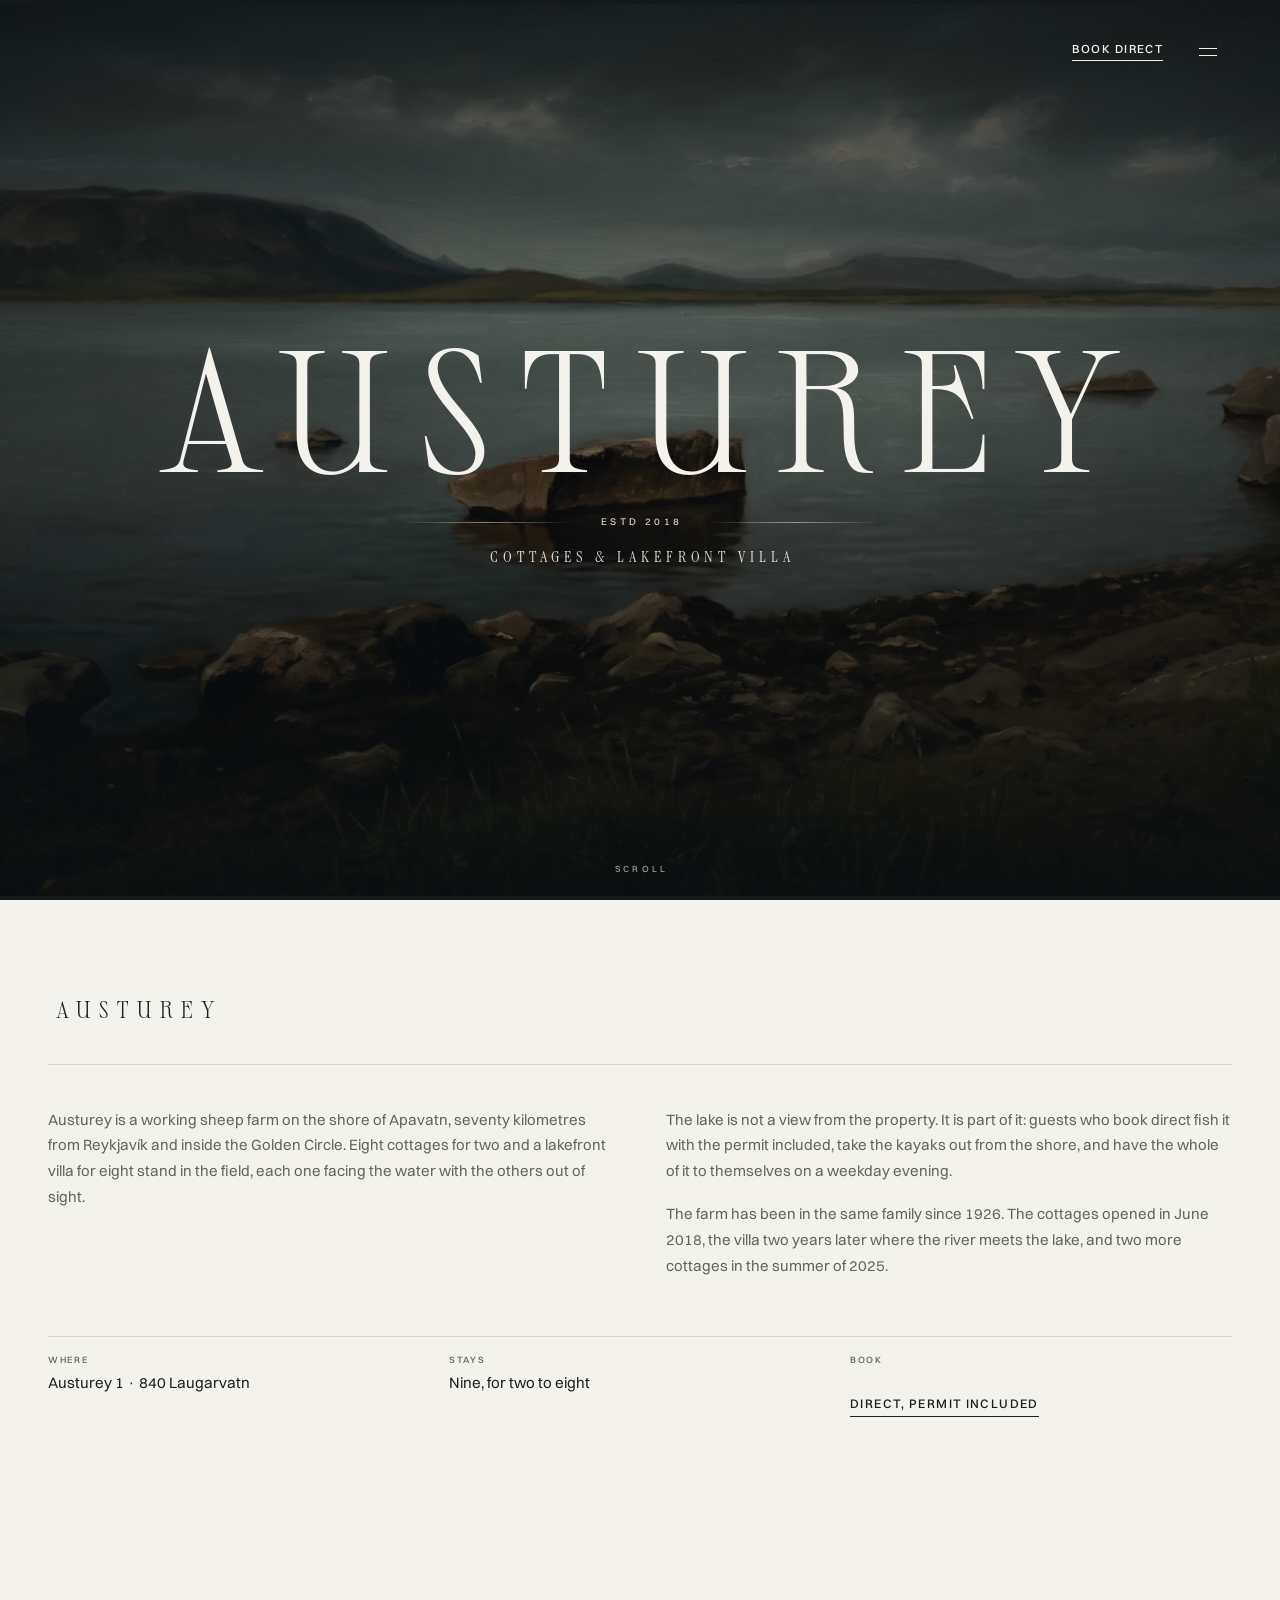
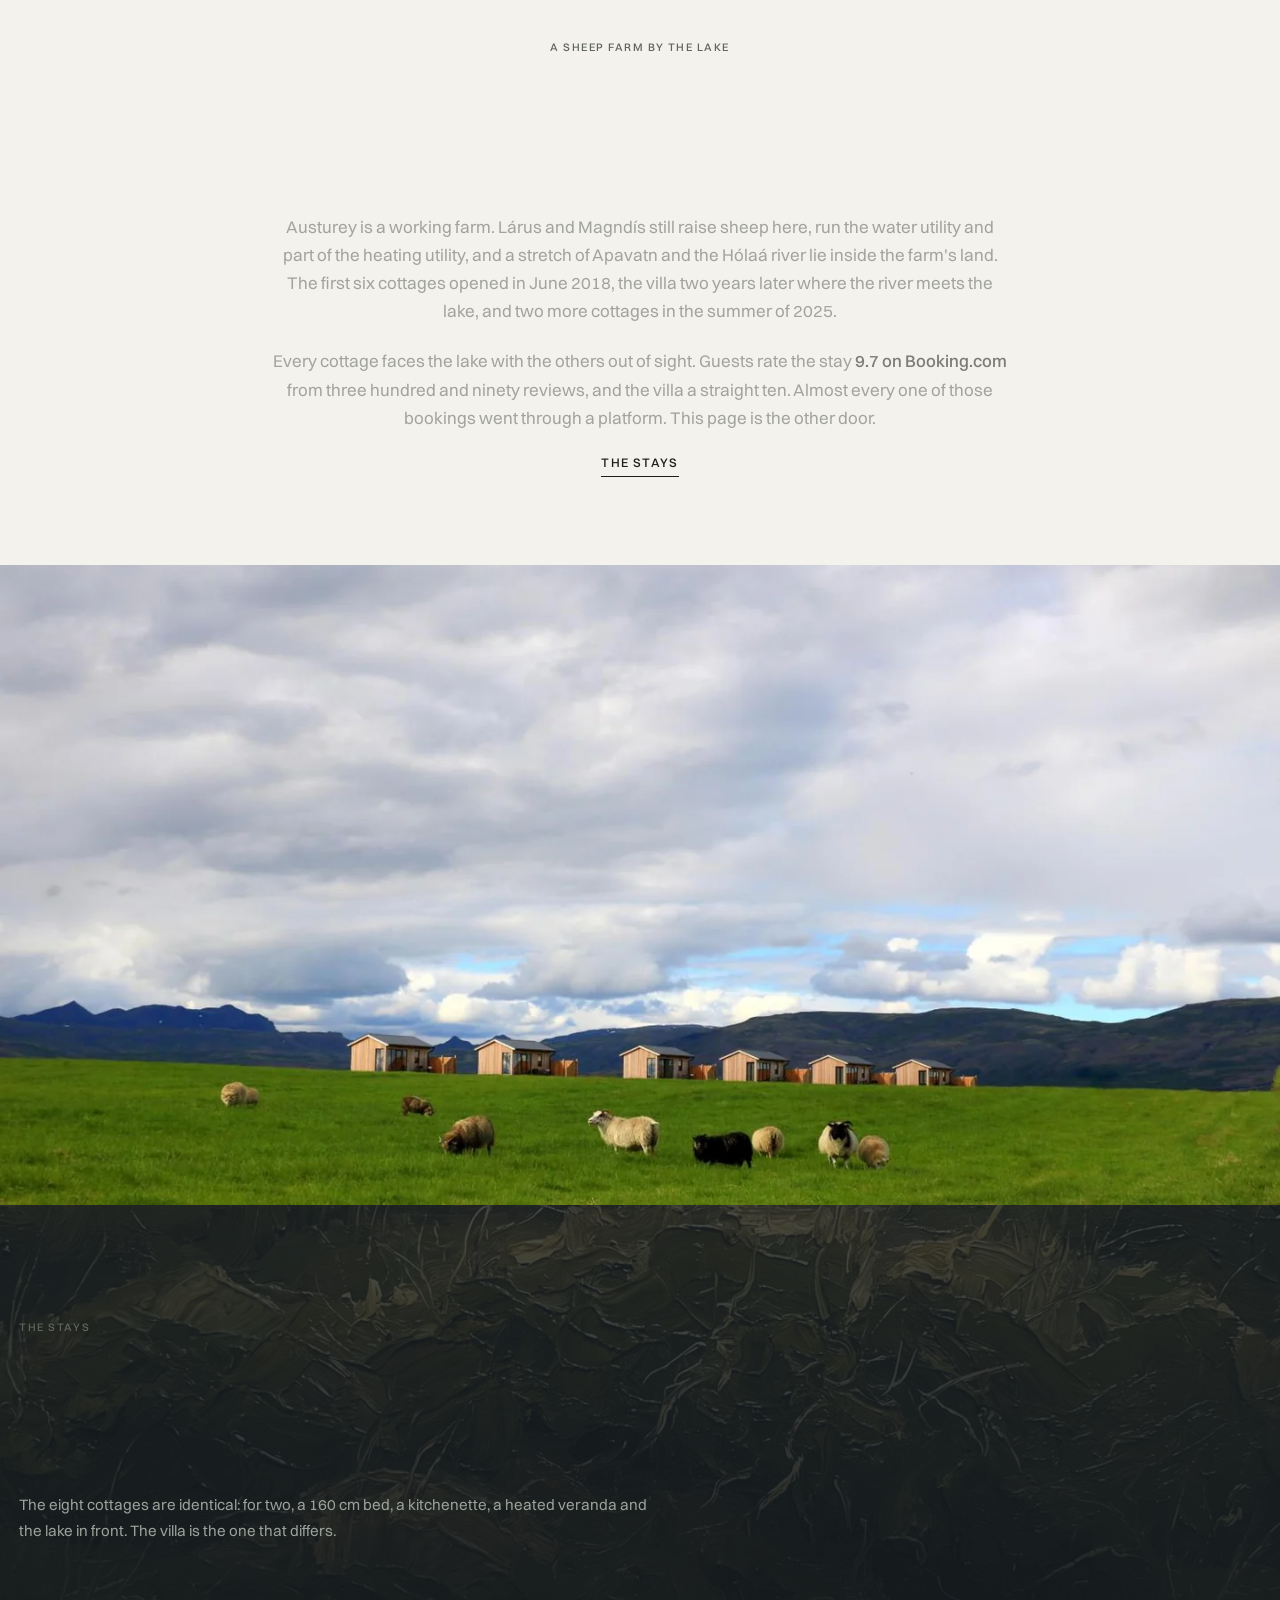
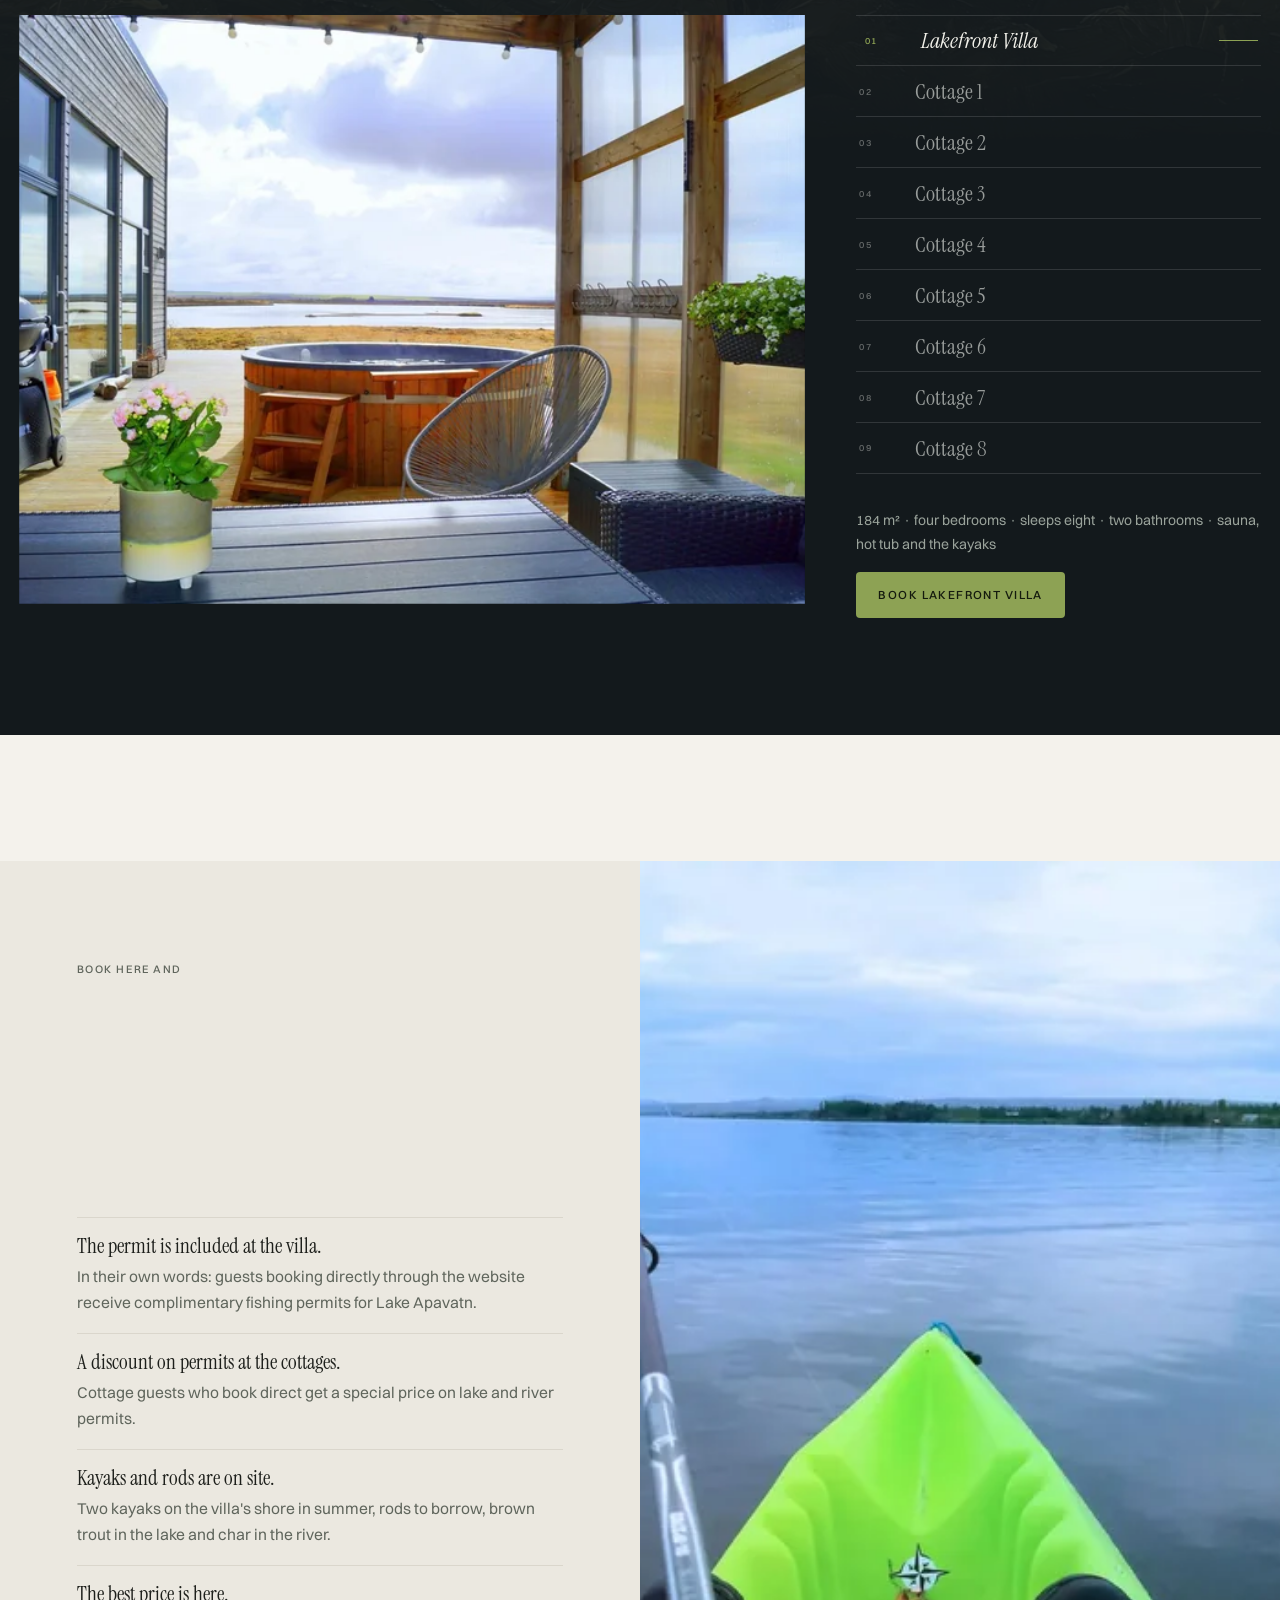
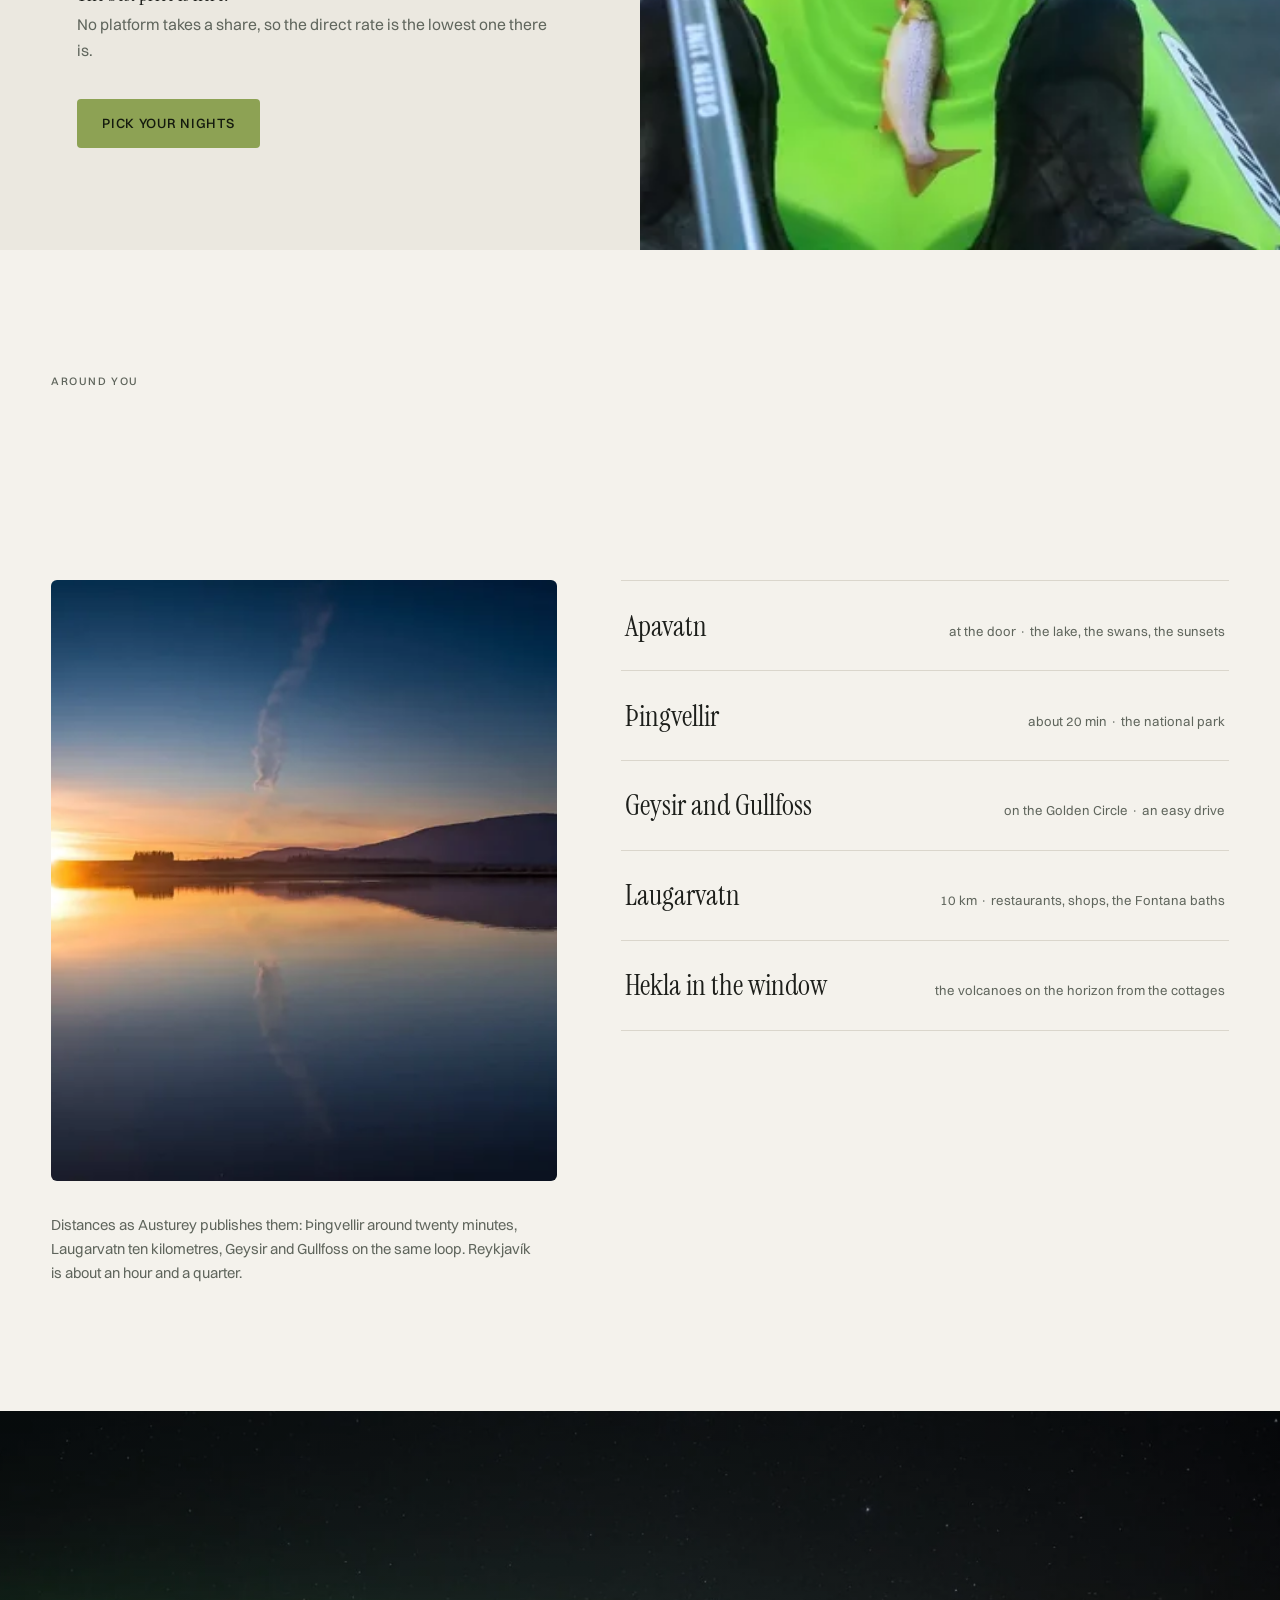
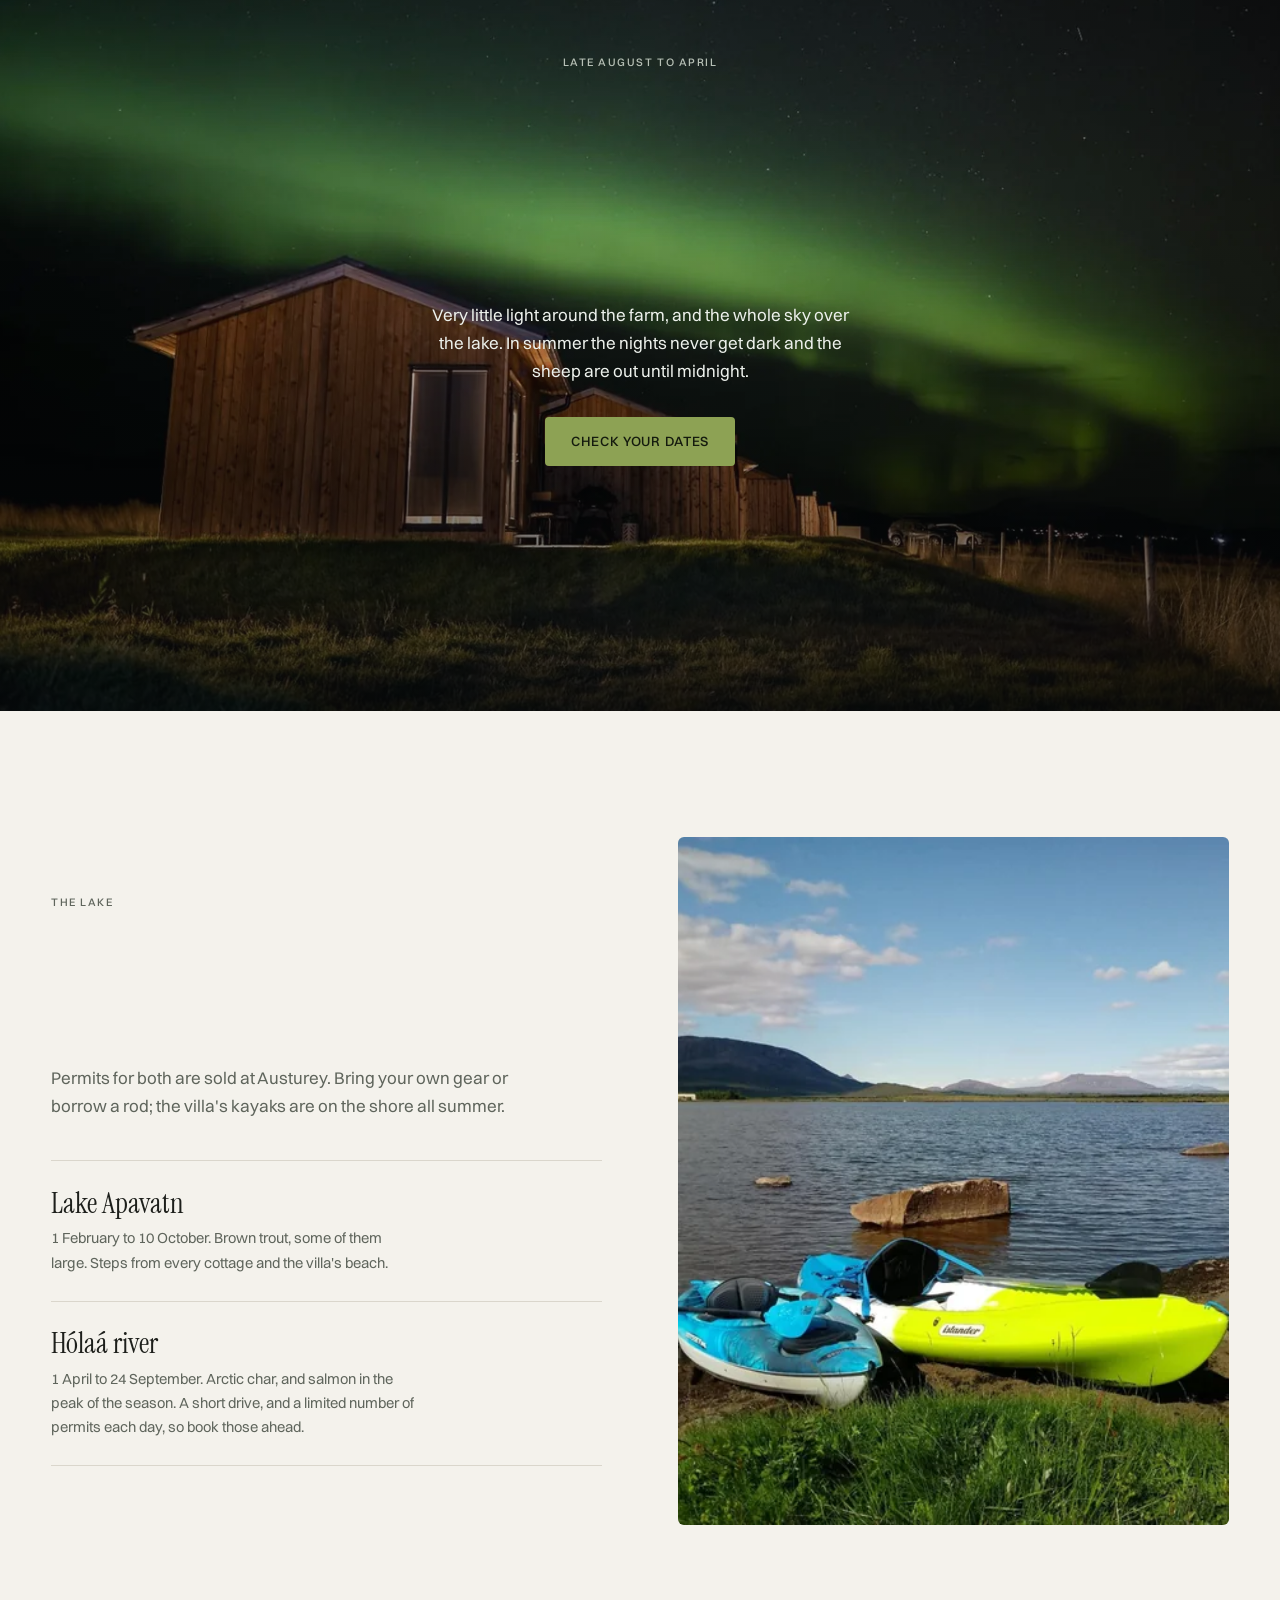
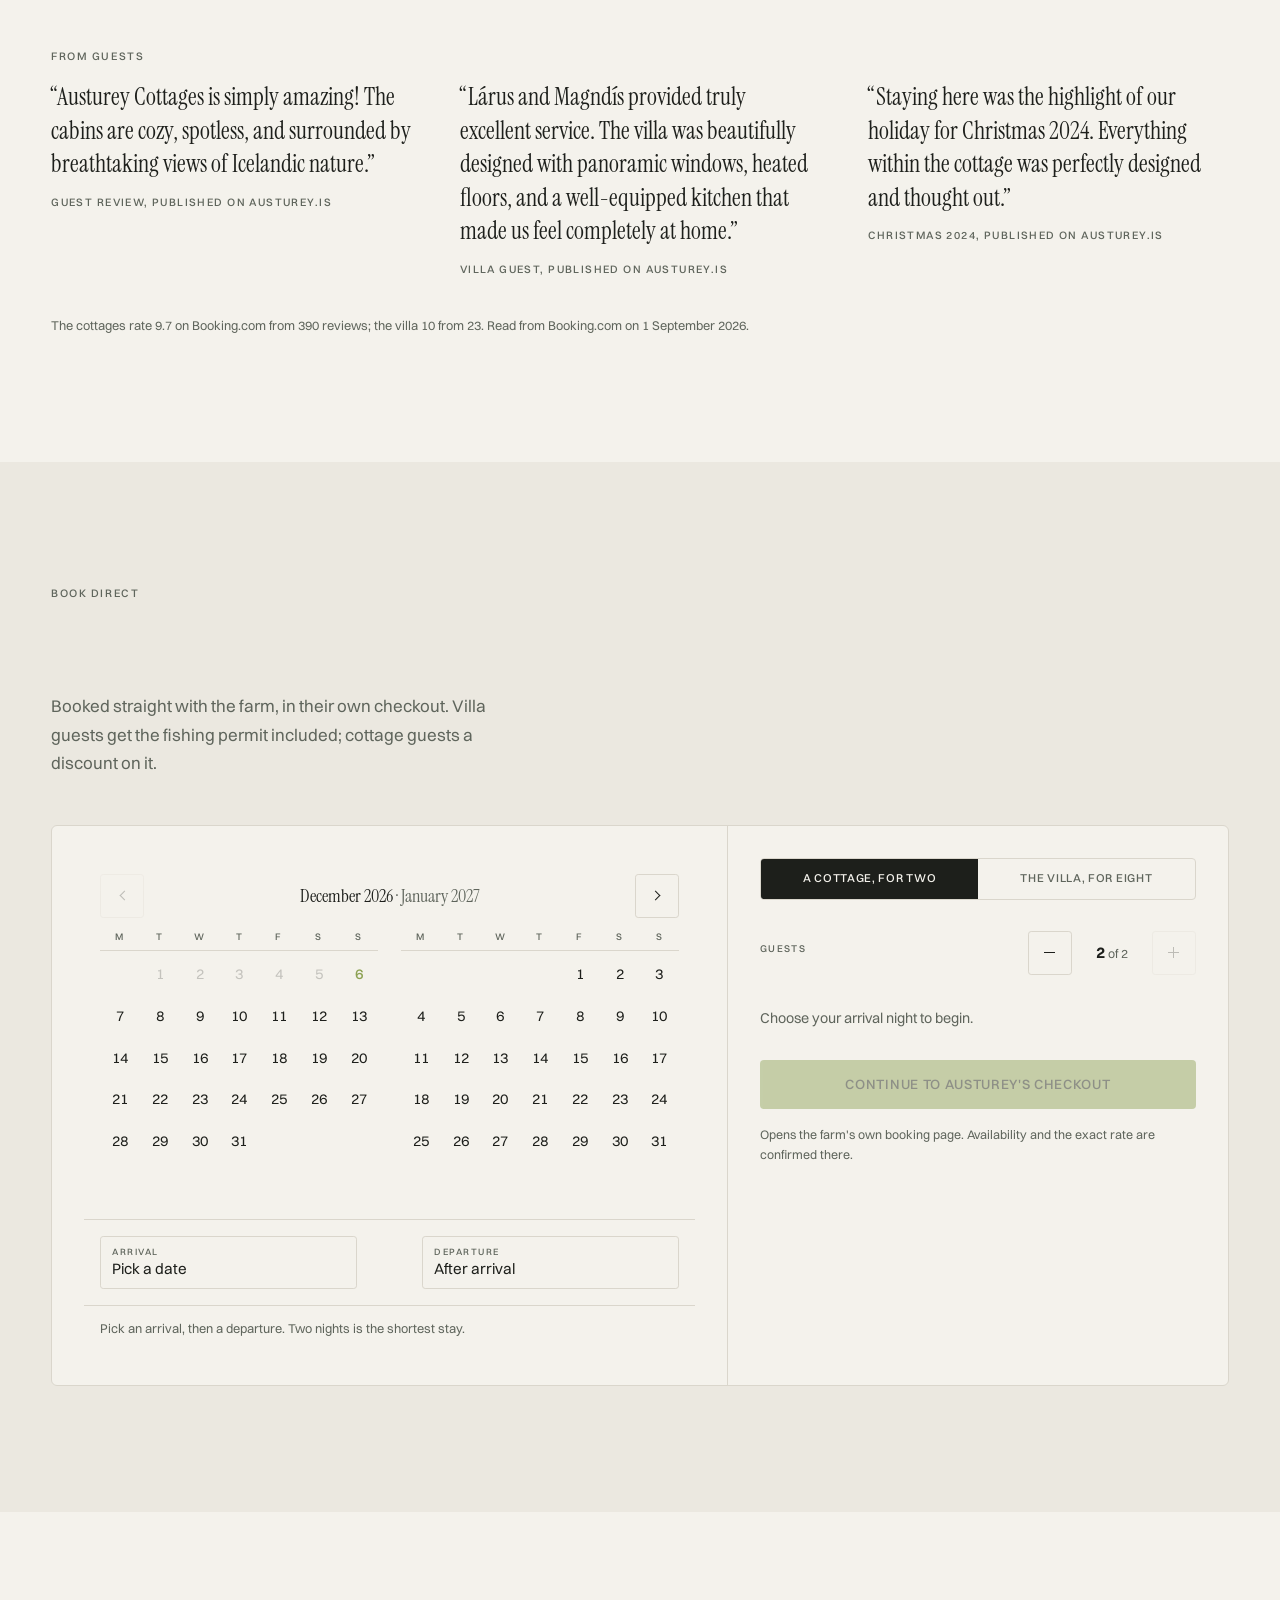
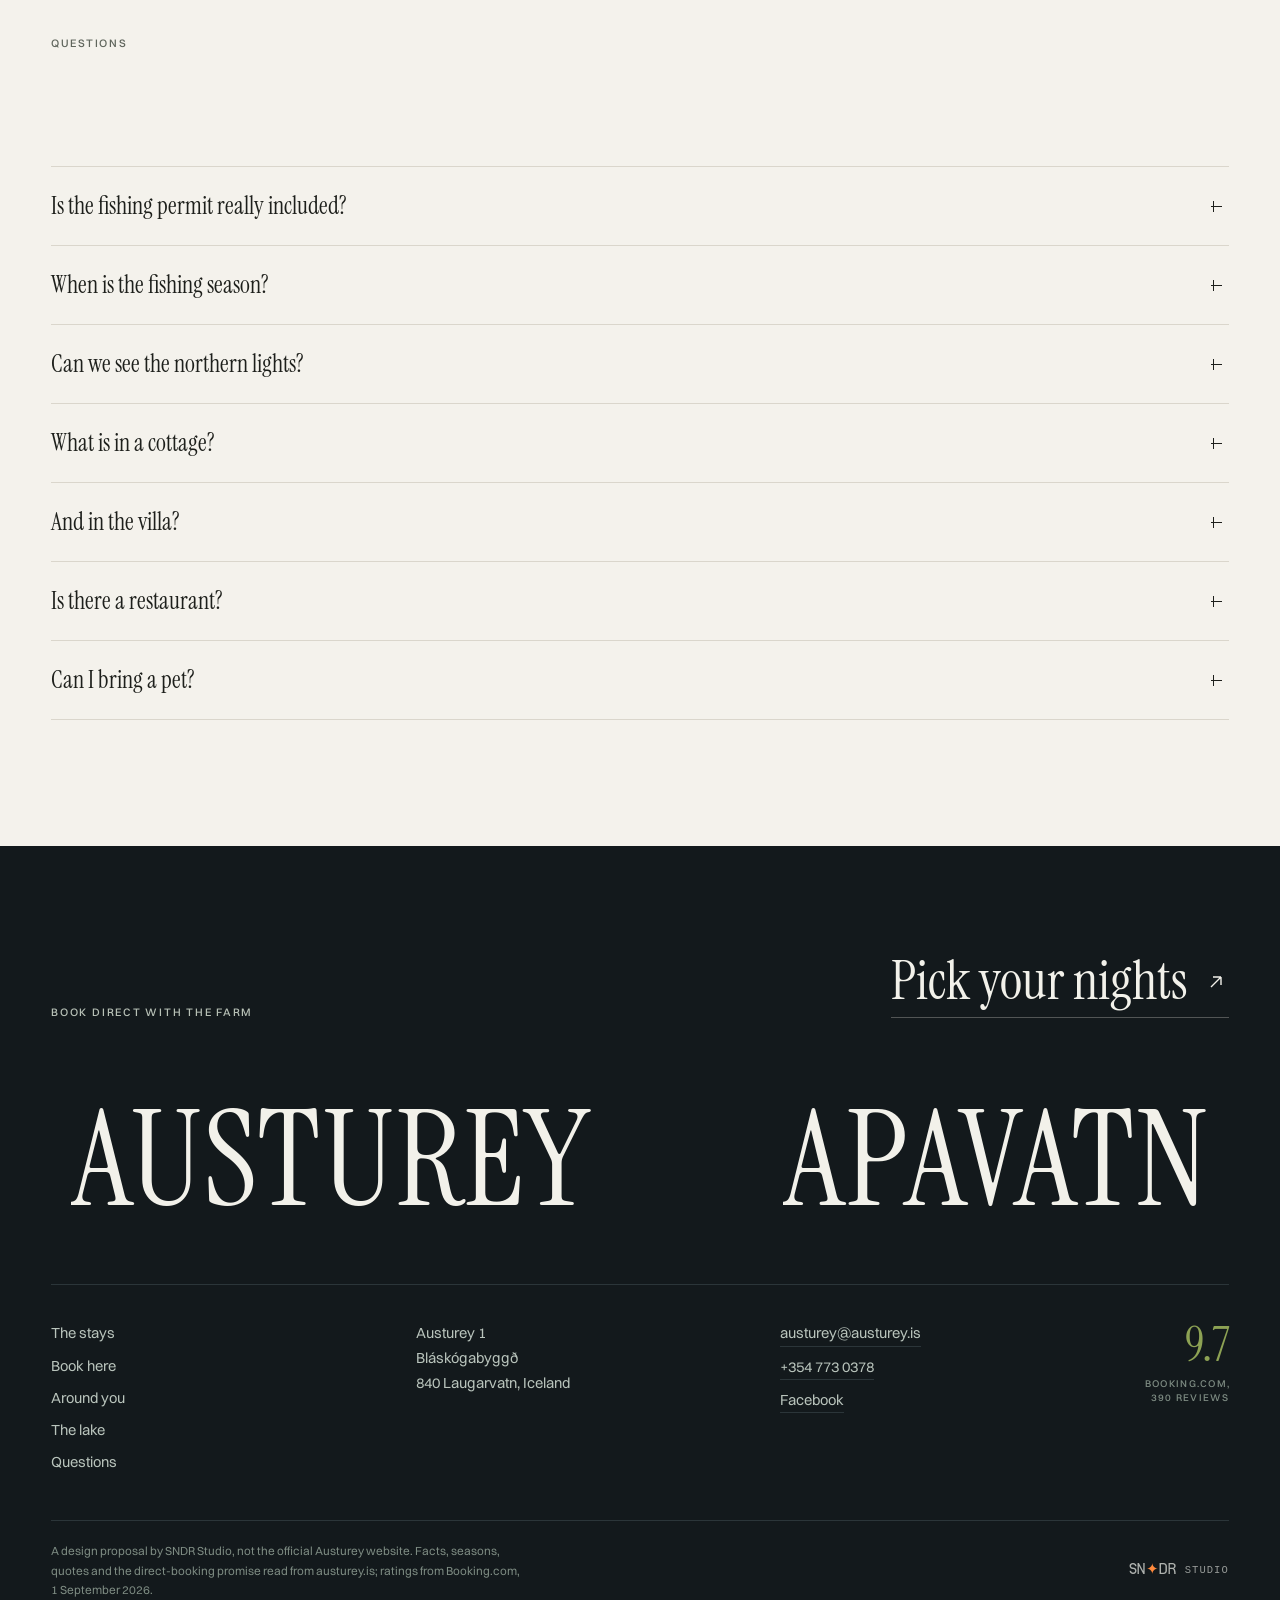
==== commit 1a557afc: "Deploy 034c679 (noindex preview)" ====
--- a/index.html
+++ b/index.html
@@ -335,6 +335,6 @@
 <script src="assets/vendor/ScrollTrigger.min.js"></script>
 <script src="assets/vendor/lenis.min.js"></script>
 <script src="assets/vendor/staypicker.js"></script>
-<script src="app.js?v=534bf9d1"></script>
+<script src="app.js?v=5a89b3d1"></script>
 </body>
 </html>
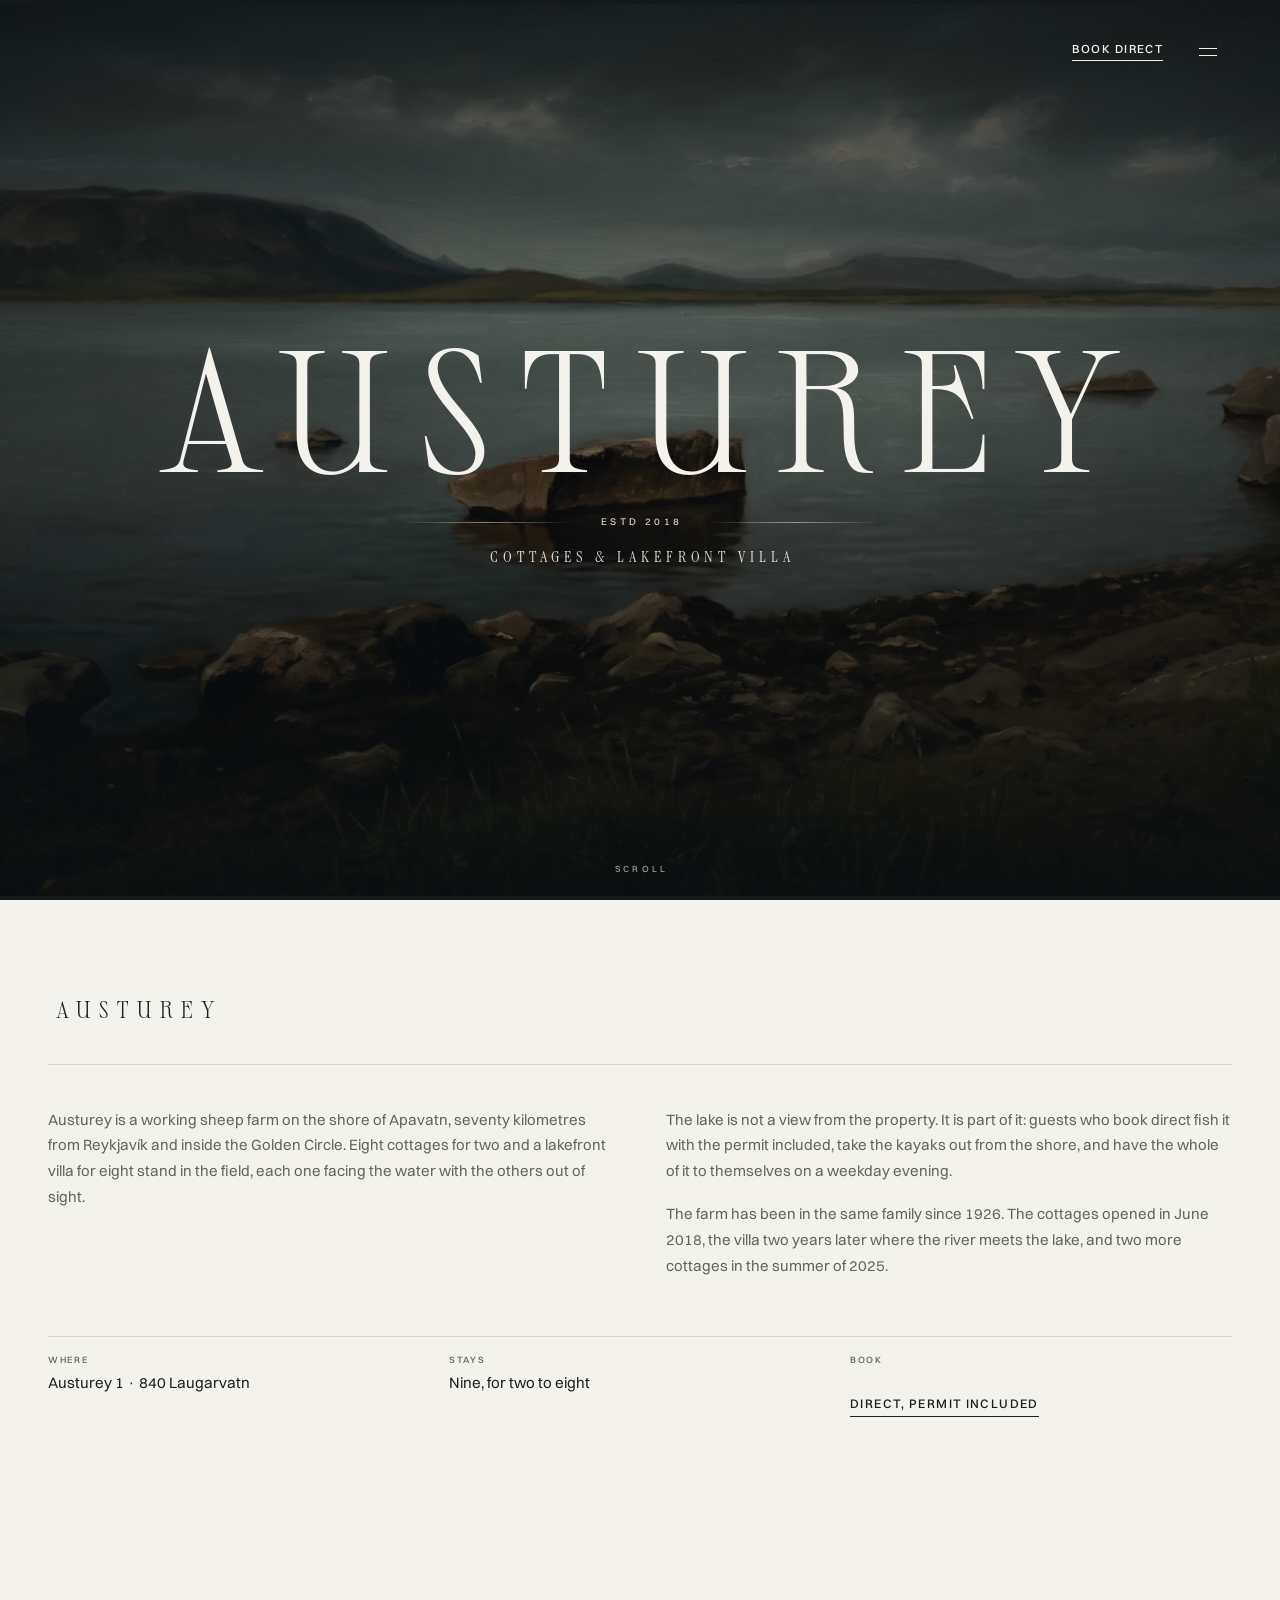
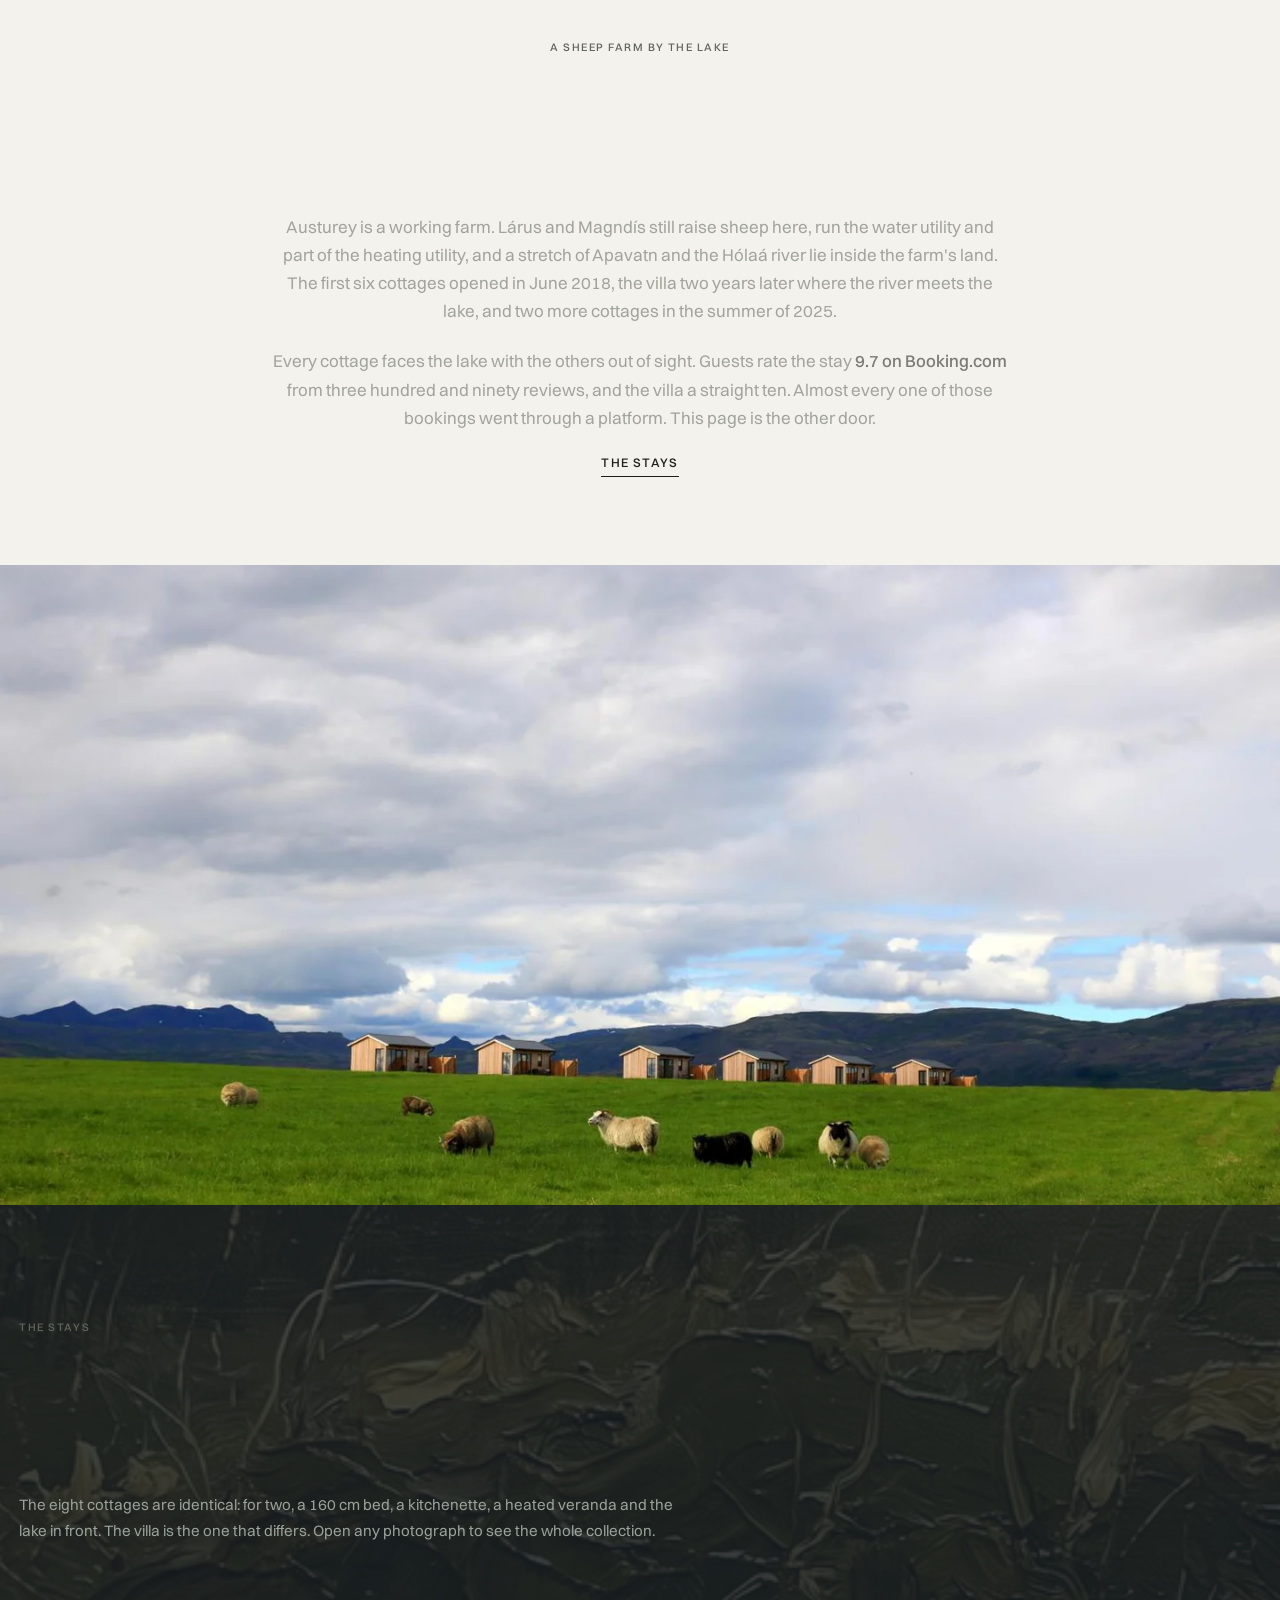
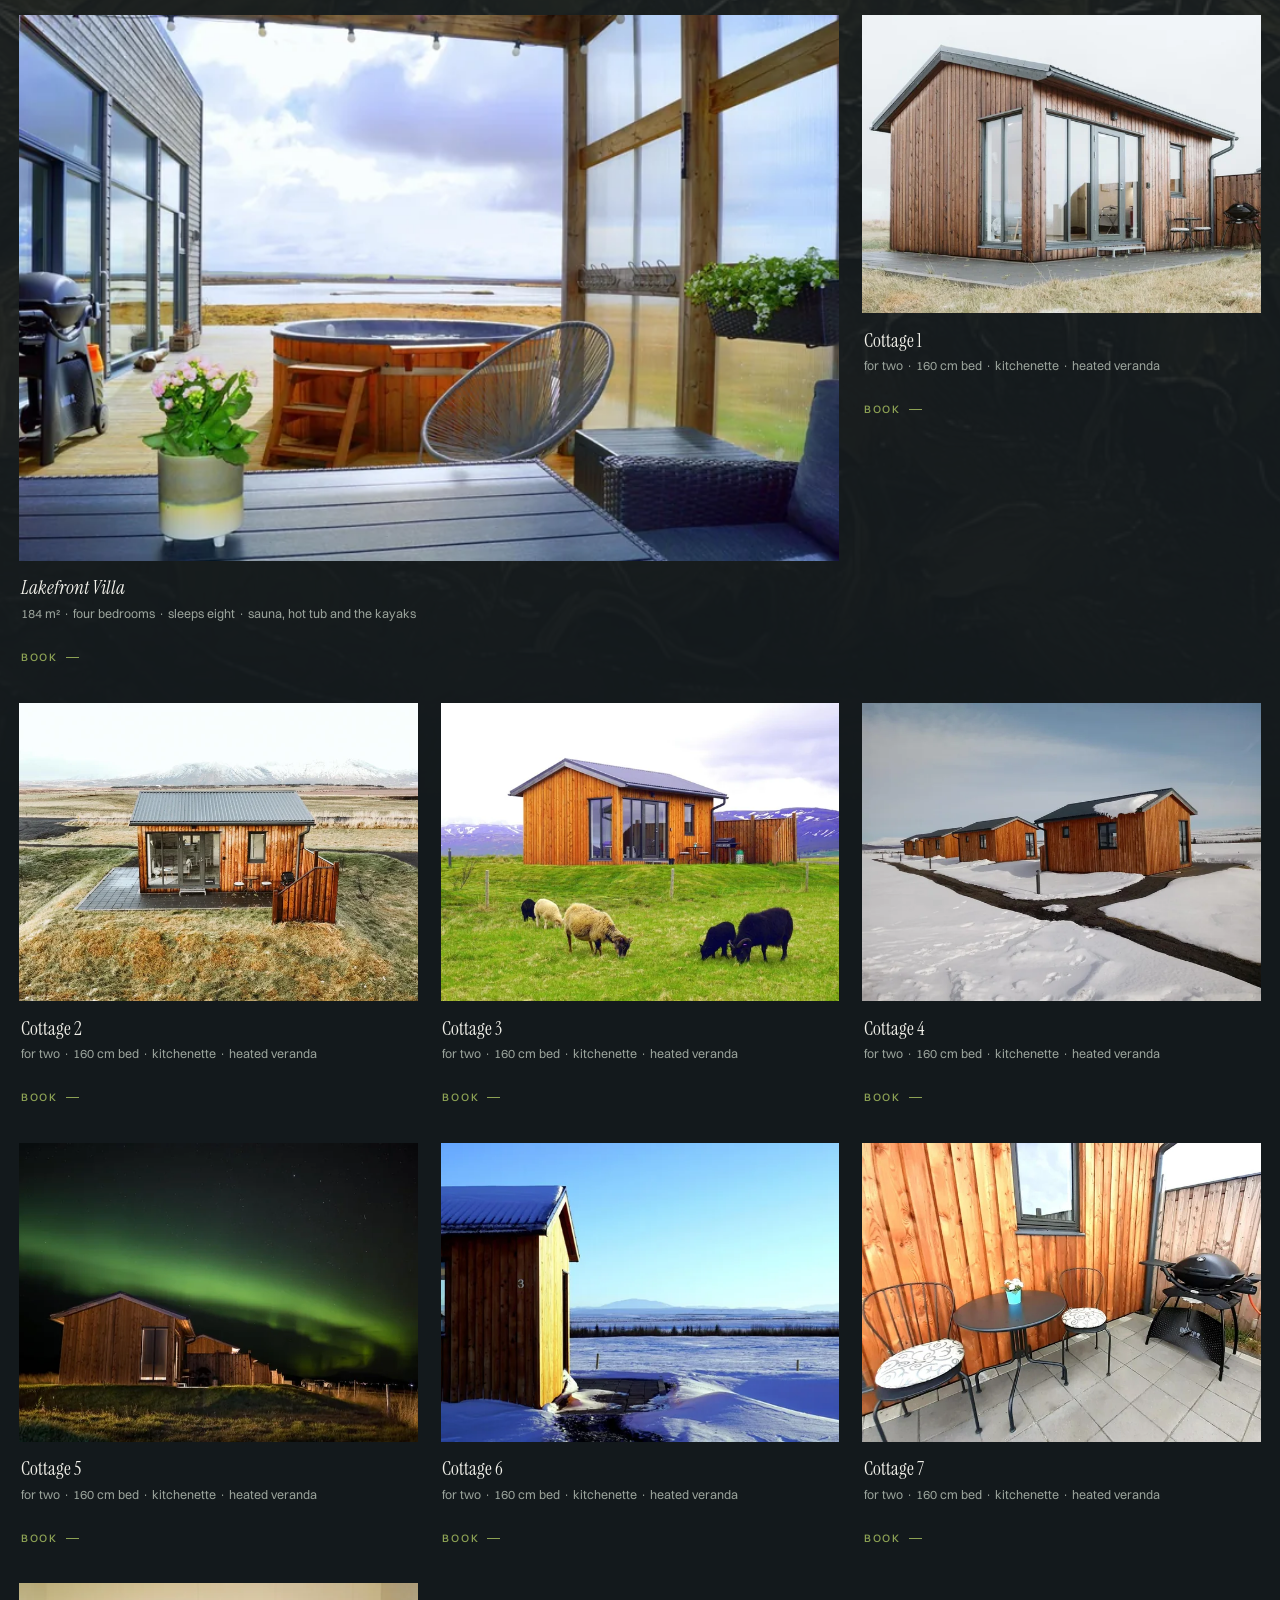
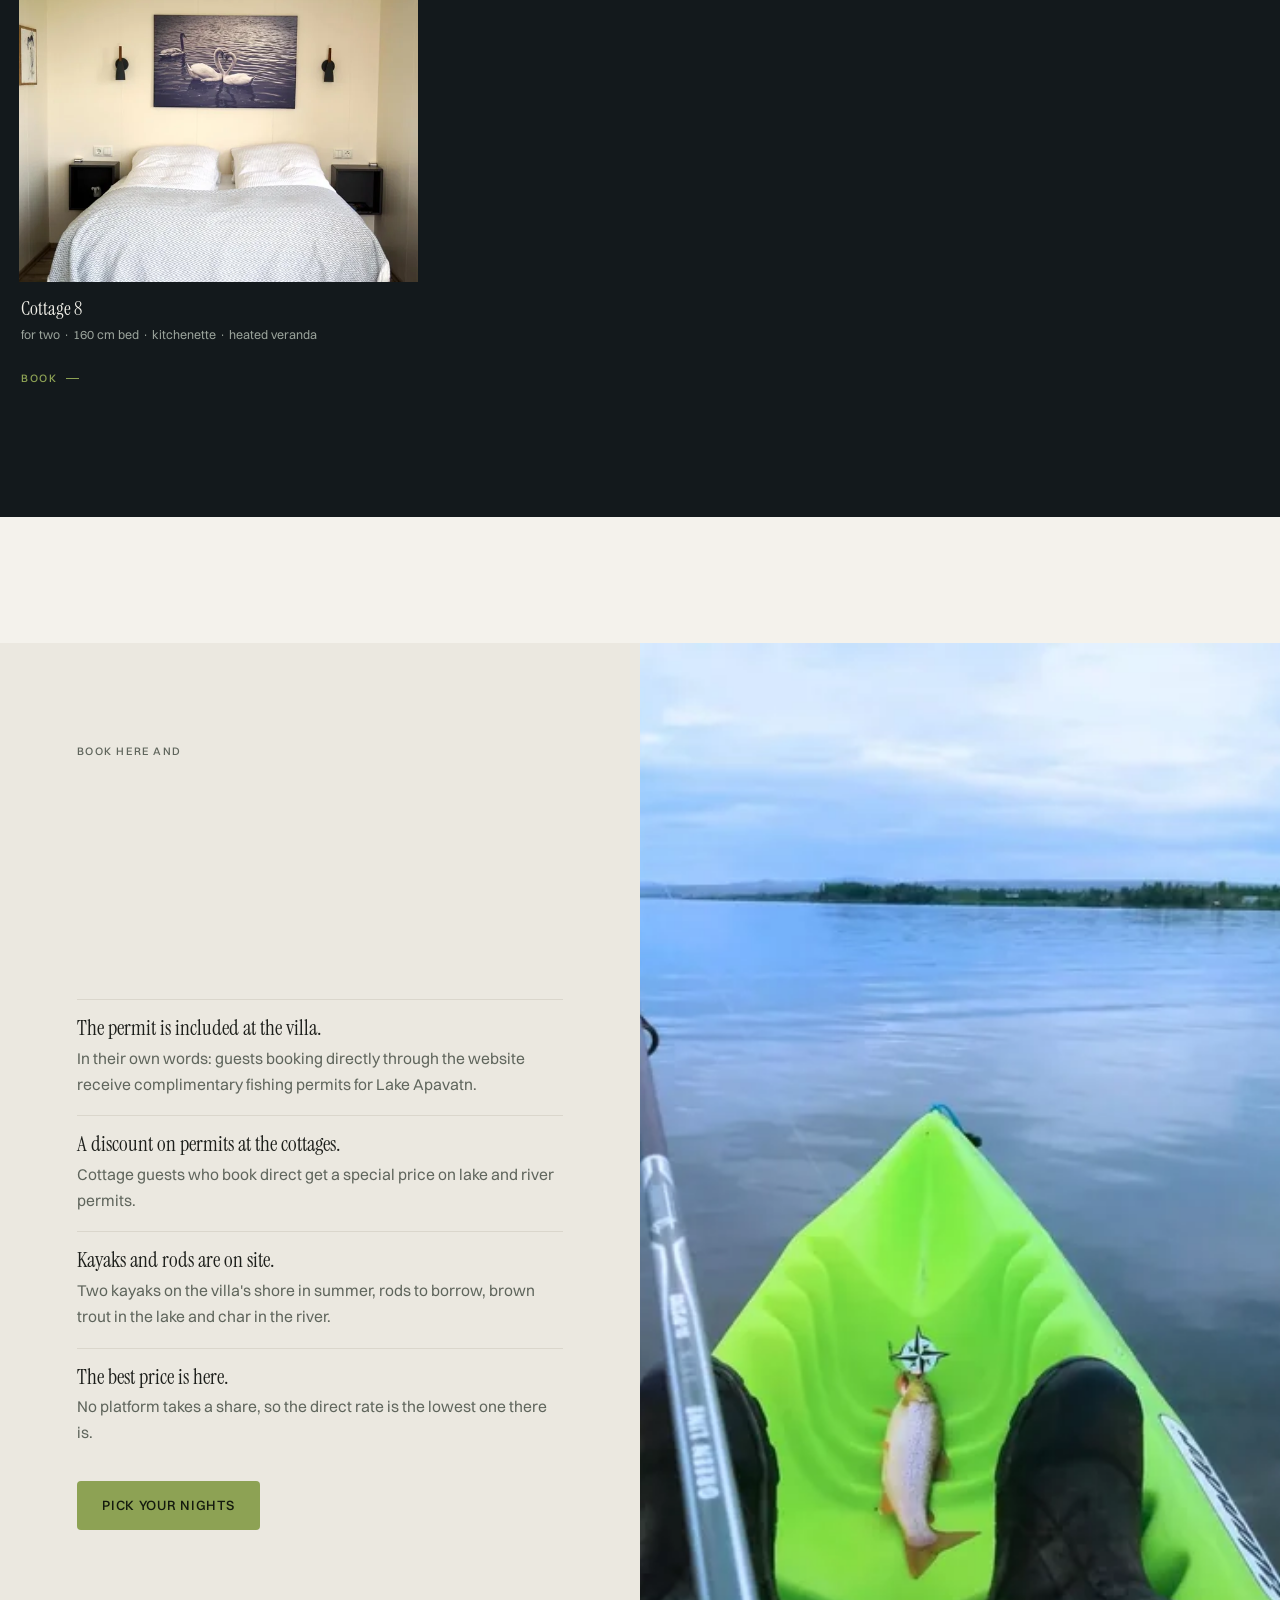
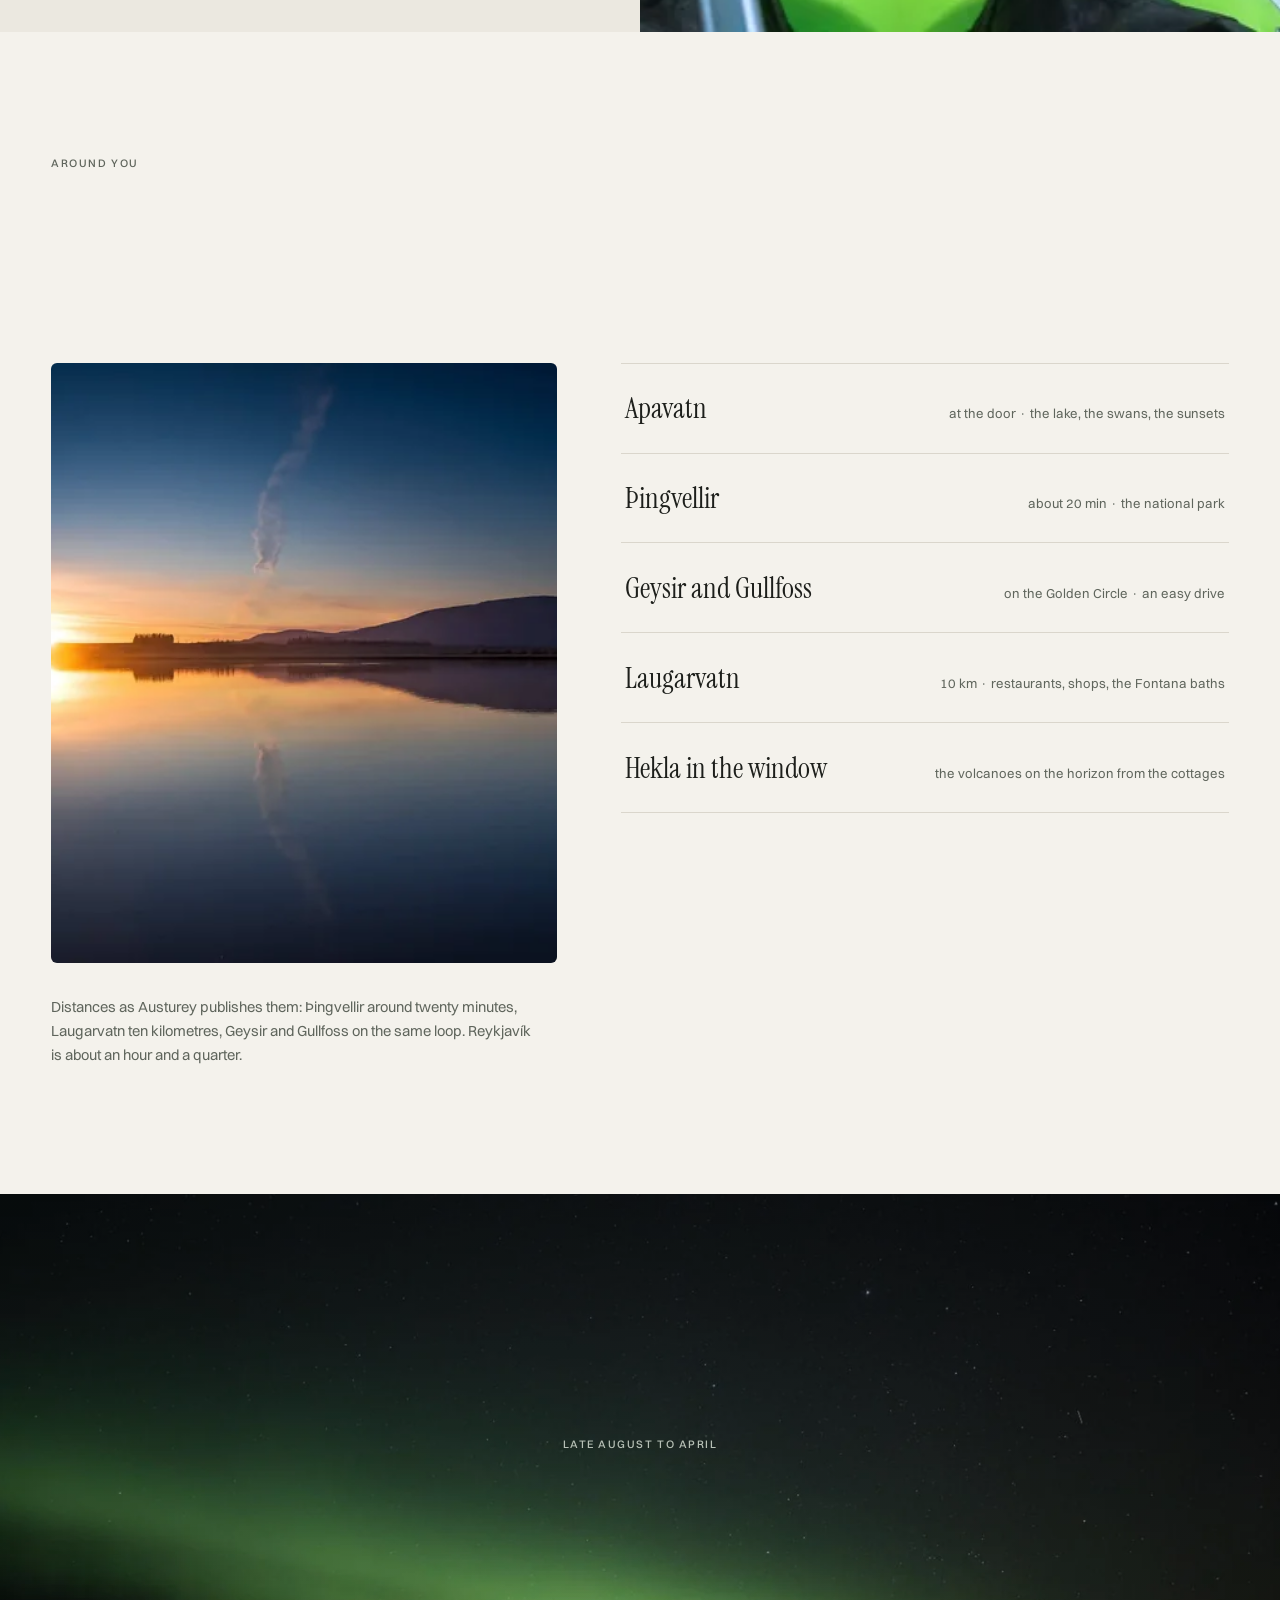
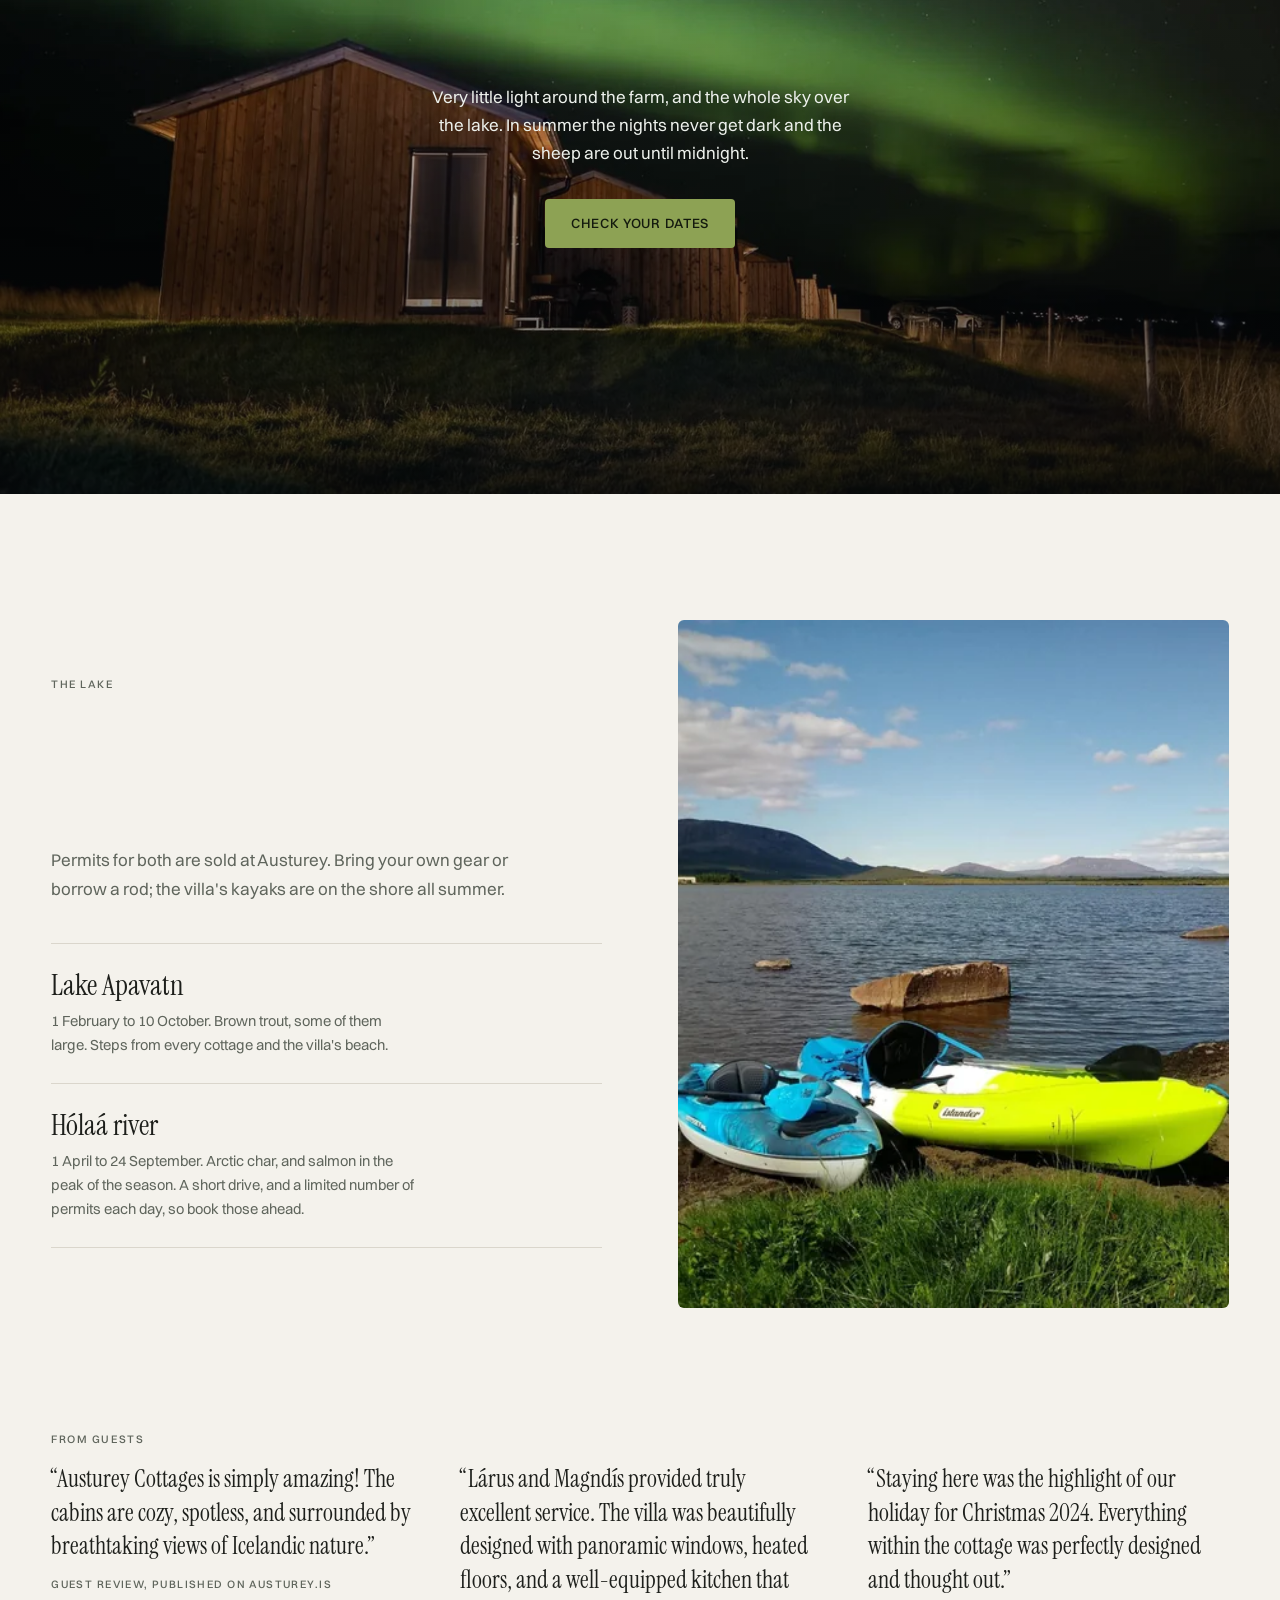
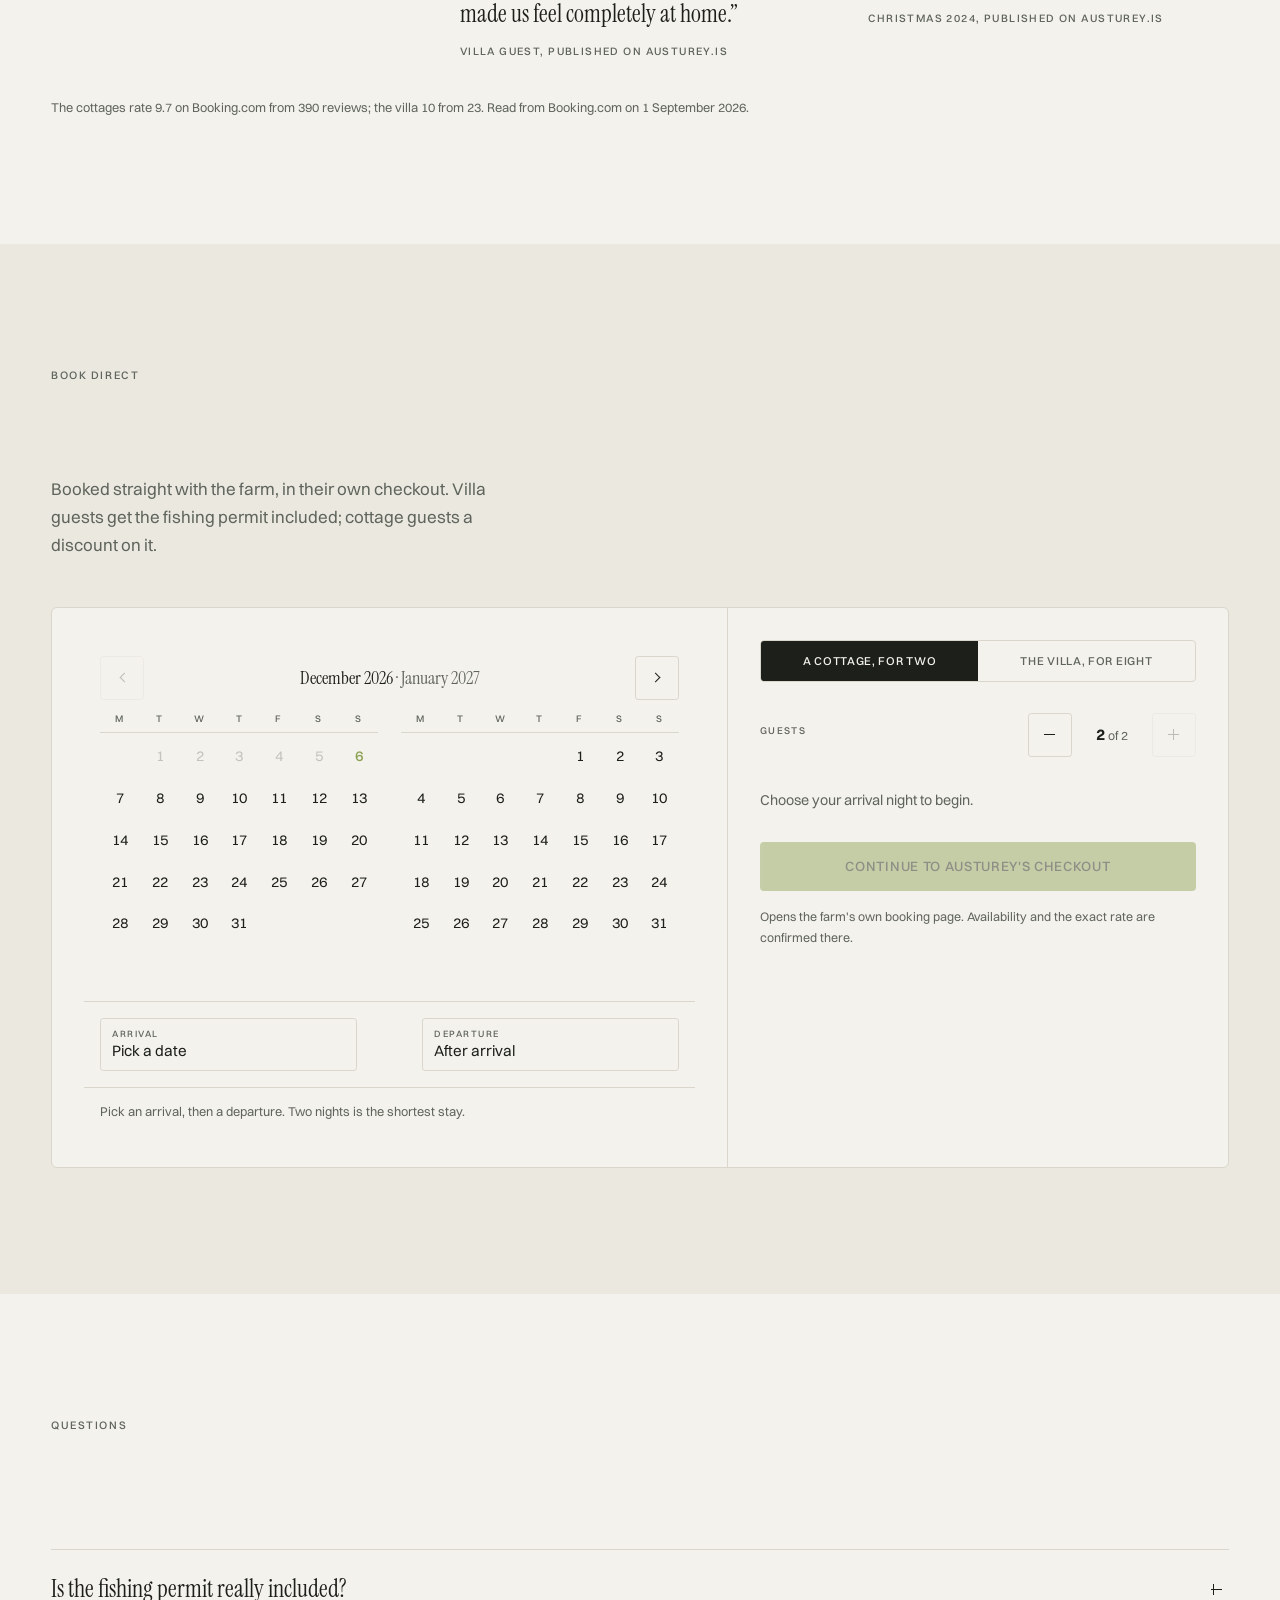
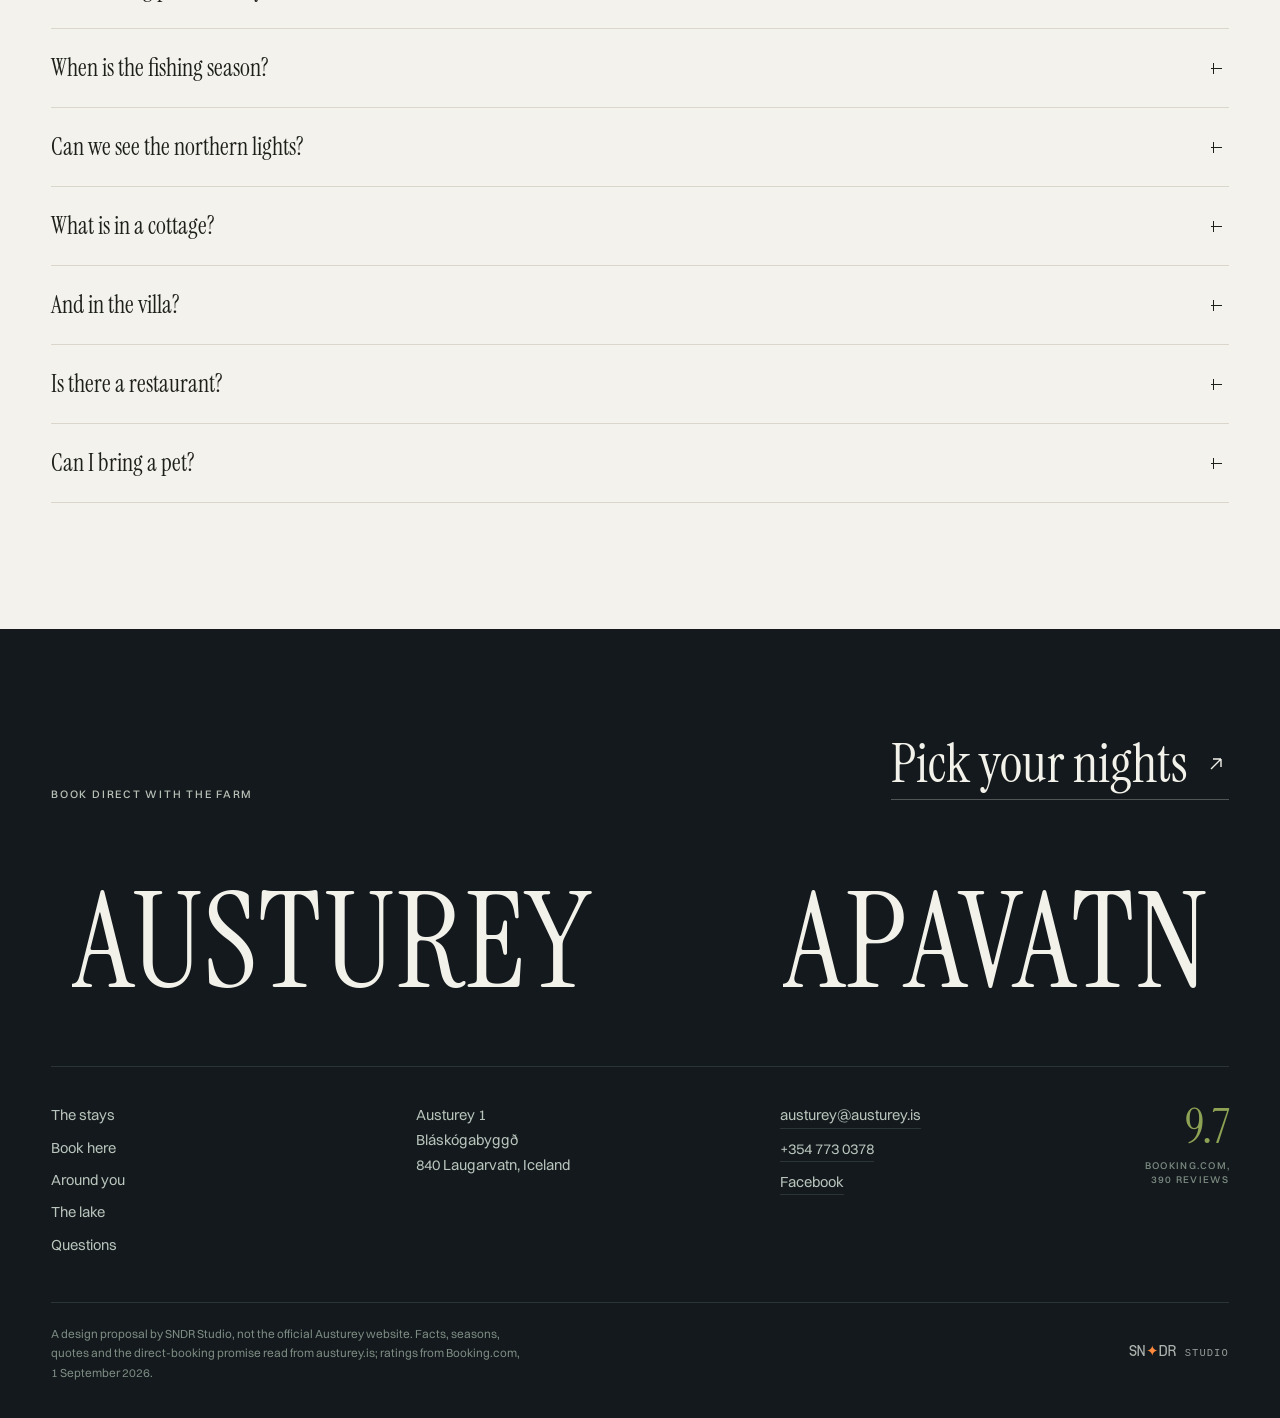
==== commit 116893c3: "Deploy 764cfbe (noindex preview)" ====
--- a/index.html
+++ b/index.html
@@ -13,7 +13,7 @@
 <link rel="preload" href="assets/fonts/Switzer-Regular.woff2" as="font" type="font/woff2" crossorigin>
 <link rel="icon" type="image/png" sizes="32x32" href="assets/img/favicon-32.png">
 <link rel="apple-touch-icon" href="assets/img/favicon-180.png">
-<link rel="stylesheet" href="styles.css?v=8b8d0c5e">
+<link rel="stylesheet" href="styles.css?v=2fde628a">
 <script type="application/ld+json">{"@context":"https://schema.org","@graph":[{"@type":"LodgingBusiness","@id":"https://austurey.is/#business","name":"Austurey Gisting","url":"https://austurey.is","email":"austurey@austurey.is","telephone":"+354 773 0378","address":{"@type":"PostalAddress","streetAddress":"Austurey 1","addressLocality":"Bláskógabyggð","postalCode":"840","addressCountry":"IS"},"aggregateRating":{"@type":"AggregateRating","ratingValue":"9.7","bestRating":"10","reviewCount":"390"},"amenityFeature":[{"@type":"LocationFeatureSpecification","name":"Fishing","value":true},{"@type":"LocationFeatureSpecification","name":"EV charger","value":true},{"@type":"LocationFeatureSpecification","name":"Free parking","value":true}],"containsPlace":[{"@type":"Accommodation","name":"Austurey Lakefront Villa","floorSize":{"@type":"QuantitativeValue","value":184,"unitCode":"MTK"},"numberOfBedrooms":4,"occupancy":{"@type":"QuantitativeValue","maxValue":8},"amenityFeature":[{"@type":"LocationFeatureSpecification","name":"Sauna","value":true},{"@type":"LocationFeatureSpecification","name":"Hot tub","value":true},{"@type":"LocationFeatureSpecification","name":"Kayaks","value":true}]},{"@type":"Accommodation","name":"Austurey Cottage","occupancy":{"@type":"QuantitativeValue","maxValue":2},"amenityFeature":[{"@type":"LocationFeatureSpecification","name":"Lake view","value":true},{"@type":"LocationFeatureSpecification","name":"Terrace","value":true}]}]},{"@type":"FAQPage","mainEntity":[{"@type":"Question","name":"Is the fishing permit really included?","acceptedAnswer":{"@type":"Answer","text":"Guests who book the Lakefront Villa directly through Austurey receive complimentary fishing permits for Lake Apavatn. Cottage guests who book direct get a special discount on permits. Rods and kayaks are on site."}},{"@type":"Question","name":"When is the fishing season?","acceptedAnswer":{"@type":"Answer","text":"Lake Apavatn from 1 February to 10 October; the Hólaá river from 1 April to 24 September. River permits are limited each day, so book those in advance."}},{"@type":"Question","name":"Can we see the northern lights?","acceptedAnswer":{"@type":"Answer","text":"From late August until April, on clear nights, from the cottages and the villa. There is very little light around the farm."}},{"@type":"Question","name":"Is there a restaurant?","acceptedAnswer":{"@type":"Answer","text":"No. Every cottage has a kitchenette and the villa a full kitchen; Laugarvatn, ten kilometres away, has restaurants and shops."}},{"@type":"Question","name":"Can I bring a pet?","acceptedAnswer":{"@type":"Answer","text":"Pets are not allowed."}}]}]}</script>
 </head>
 <body class="at-hero" data-ground="day">
@@ -132,32 +132,33 @@
   </section>
 
   <!-- ═══ 3 · THE STAYS (KUBE rooms machine: tags, count, deep links) ═══ -->
-  <!-- ═══ 3 · THE PICKER · one stage, nine names ═══ -->
-  <section class="pick" id="stays">
-    <div class="pick_wash" aria-hidden="true">
+  <!-- ═══ 3 · THE GALLERY · nine cards, and the collection behind them ═══ -->
+  <section class="gal" id="stays">
+    <div class="gal_wash" aria-hidden="true">
       <img data-img="wash-turf" data-w="1440 2560" sizes="100vw" alt="" loading="lazy">
     </div>
 
-    <div class="pick_in">
-      <header class="pick_head">
+    <div class="gal_in">
+      <header class="gal_head">
         <p class="eyebrow rev">The stays</p>
         <h2 class="h2" data-reveal data-split="lines">One villa, eight cottages, nine places to sleep by the water.</h2>
-        <p class="pick_note rev">The eight cottages are identical: for two, a 160 cm bed, a kitchenette, a heated veranda and the lake in front. The villa is the one that differs.</p>
+        <p class="gal_note rev">The eight cottages are identical: for two, a 160 cm bed, a kitchenette, a heated veranda and the lake in front. The villa is the one that differs. Open any photograph to see the whole collection.</p>
       </header>
 
-      <div class="pick_body">
-        <div class="pick_stage" id="pickStage"></div>
-
-        <div class="pick_side">
-          <ol class="pick_list" id="pickList"></ol>
-          <div class="pick_foot">
-            <p class="pick_facts" id="pickFacts" aria-live="polite"></p>
-            <a class="pick_go" id="pickGo" href="#" target="_blank" rel="noopener">Book</a>
-          </div>
-        </div>
-      </div>
-    </div>
-  </section>
+      <div class="gal_grid" id="galGrid"></div>
+    </div>
+  </section>
+
+  <!-- the lightbox -->
+  <div class="lbox" id="lbox" role="dialog" aria-modal="true" aria-label="Photographs of Austurey" hidden>
+    <button type="button" class="lbox_close" aria-label="Close">&#215;</button>
+    <figure class="lbox_fig">
+      <img class="lbox_img" alt="" src="[data-uri]" width="1" height="1">
+      <figcaption class="lbox_cap"></figcaption>
+    </figure>
+    <button type="button" class="lbox_nav lbox_nav--prev" data-prev aria-label="Previous photograph"></button>
+    <button type="button" class="lbox_nav lbox_nav--next" data-next aria-label="Next photograph"></button>
+  </div>
 
   <!-- ═══ 4 · INCLUDED WHEN YOU BOOK HERE (the SAND split) ═══ -->
   <section class="incl" id="included">
@@ -335,6 +336,6 @@
 <script src="assets/vendor/ScrollTrigger.min.js"></script>
 <script src="assets/vendor/lenis.min.js"></script>
 <script src="assets/vendor/staypicker.js"></script>
-<script src="app.js?v=5a89b3d1"></script>
+<script src="app.js?v=224609c3"></script>
 </body>
 </html>
--- a/styles.css
+++ b/styles.css
@@ -162,90 +162,107 @@
 }
 
 
-/* ---------- 3 · THE PICKER ----------
-   Nine near-identical cards down a page is a catalogue. One stage and nine
-   names is a choice. The painted turf sits behind it at low opacity so the
-   section has the same hand as the plate without competing with the
-   photographs, which stay real: a guest choosing a cottage has to see the
-   actual cottage, so only the GROUND is painted, never the product. */
-.pick { position: relative; background: var(--night); color: #E9EBE6;
+
+
+/* ---------- 3 · THE GALLERY ----------
+   The one-stage picker showed a single photograph at a time, which is elegant
+   and useless when the complaint is that you cannot see the cottages. Nine
+   cards, each a different view, and any of them opens the whole collection.
+   Behaviour from 21st.dev "Gallery Grid with Lightbox" (10596) and the card
+   hover from "Elastic Gallery" (9859); both are React, this is vanilla, so the
+   mechanism crossed and the code did not. */
+.gal { position: relative; background: var(--night); color: #E9EBE6;
   padding-block: clamp(5rem, 13vh, 10rem); overflow: clip; isolation: isolate; }
-.pick_wash { position: absolute; inset: -12% 0 auto 0; height: 62%; z-index: 0; pointer-events: none;
-  opacity: .30; mix-blend-mode: screen; }
-.pick_wash img { width: 100%; height: 100%; object-fit: cover; display: block;
-  mask-image: linear-gradient(180deg, #000 0%, rgba(0,0,0,.55) 52%, transparent 100%);
-  -webkit-mask-image: linear-gradient(180deg, #000 0%, rgba(0,0,0,.55) 52%, transparent 100%); }
-.pick_in { position: relative; z-index: 1; width: min(100% - 2.4rem, 82rem); margin-inline: auto; }
-.pick_head { max-width: 46rem; }
-.pick_head .h2 { color: #F2F1EA; }
-.pick_note { margin-top: 1.4rem; max-width: 40rem; font: 400 .95rem/1.7 var(--sans); color: #9AA39B; }
-
-.pick_body { display: grid; grid-template-columns: minmax(0, 1.32fr) minmax(20rem, .68fr);
-  gap: clamp(1.6rem, 4vw, 3.4rem); align-items: start; margin-top: clamp(2.6rem, 6vw, 4.4rem); }
-
-/* the stage: every shot stacked, the live one wiped in */
-.pick_stage { position: relative; aspect-ratio: 4/3; overflow: clip; background: #0e1416; }
-.pick_shot { position: absolute; inset: 0; margin: 0; overflow: clip;
-  clip-path: inset(0 0 0 100%); transition: clip-path 1.05s cubic-bezier(.76,0,.24,1); }
-.pick_shot.is-on { clip-path: inset(0 0 0 0%); }
-.pick_shot img { width: 100%; height: 100%; object-fit: cover; display: block;
-  transform: scale(1.05); transition: transform 1.4s cubic-bezier(.76,0,.24,1); }
-.pick_shot.is-on img { transform: scale(1); }
-
-/* the list */
-.pick_side { display: flex; flex-direction: column; }
-.pick_list { list-style: none; margin: 0; padding: 0; counter-reset: none; }
-.pick_row { border-bottom: .03125rem solid rgba(233,235,230,.14); }
-.pick_row:first-child { border-top: .03125rem solid rgba(233,235,230,.14); }
-.pick_row button { position: relative; width: 100%; display: grid;
-  grid-template-columns: 2.6rem 1fr auto; align-items: center; gap: .9rem;
-  padding: .78rem .2rem; background: none; border: 0; cursor: pointer; text-align: left;
-  color: rgba(233,235,230,.62); min-height: 44px;
-  transition: color .45s var(--ease), padding-left .5s cubic-bezier(.76,0,.24,1); }
-.pick_no { font: 500 .58rem/1 var(--sans); letter-spacing: .16em; color: rgba(233,235,230,.38);
-  transition: color .45s var(--ease); }
-.pick_name { font: 400 clamp(1.05rem, 1.7vw, 1.5rem)/1.15 var(--disp); }
-.pick_line { width: 0; height: 1px; background: var(--birch); justify-self: end;
-  transition: width .55s cubic-bezier(.76,0,.24,1); }
-.pick_row.is-hot button { color: #F2F1EA; padding-left: .55rem; }
-.pick_row.is-hot .pick_no { color: var(--birch); }
-.pick_row.is-hot .pick_line { width: clamp(1.2rem, 3vw, 2.4rem); }
-.pick_row.is-on button { color: #F2F1EA; }
-.pick_row.is-on .pick_no { color: var(--birch); }
-.pick_row.is-villa .pick_name { font-style: italic; }
-
-.pick_foot { margin-top: clamp(1.4rem, 3vw, 2.2rem); display: grid; gap: 1rem; }
-.pick_facts { margin: 0; min-height: 3.2em; font: 400 .88rem/1.65 var(--sans); color: #9AA39B; }
-.pick_go { justify-self: start; display: inline-flex; align-items: center; min-height: 2.9rem;
-  padding: .7rem 1.4rem; border-radius: .25rem; background: var(--birch); color: var(--on-birch);
-  font: 500 .74rem/1 var(--sans); letter-spacing: .12em; text-transform: uppercase;
-  transition: background .35s var(--ease), transform .35s cubic-bezier(.76,0,.24,1); }
+.gal_wash { position: absolute; inset: -10% 0 auto 0; height: 58%; z-index: 0; pointer-events: none;
+  opacity: .26; mix-blend-mode: screen; }
+.gal_wash img { width: 100%; height: 100%; object-fit: cover; display: block;
+  mask-image: linear-gradient(180deg, #000 0%, rgba(0,0,0,.5) 55%, transparent 100%);
+  -webkit-mask-image: linear-gradient(180deg, #000 0%, rgba(0,0,0,.5) 55%, transparent 100%); }
+.gal_in { position: relative; z-index: 1; width: min(100% - 2.4rem, 84rem); margin-inline: auto; }
+.gal_head { max-width: 48rem; }
+.gal_head .h2 { color: #F2F1EA; }
+.gal_note { margin-top: 1.4rem; max-width: 42rem; font: 400 .95rem/1.7 var(--sans); color: #9AA39B; }
+
+.gal_grid { display: grid; grid-template-columns: repeat(3, 1fr); gap: clamp(.9rem, 1.8vw, 1.5rem);
+  margin-top: clamp(2.6rem, 6vw, 4.4rem); }
+
+.gcard { display: flex; flex-direction: column; }
+.gcard--villa { grid-column: span 2; }
+.gcard_shot { display: block; width: 100%; padding: 0; border: 0; cursor: pointer; overflow: clip;
+  background: #0e1416; aspect-ratio: 4/3; position: relative; }
+.gcard--villa .gcard_shot { aspect-ratio: 8/5; }
+.gcard_shot img { width: 100%; height: 100%; object-fit: cover; display: block;
+  transition: transform 1.15s cubic-bezier(.76,0,.24,1), filter .6s var(--ease); }
+.gcard_shot::after { content: ''; position: absolute; inset: 0; pointer-events: none;
+  background: linear-gradient(180deg, transparent 55%, rgba(10,14,16,.42) 100%);
+  opacity: 0; transition: opacity .5s var(--ease); }
 @media (hover: hover) and (pointer: fine) {
-  .pick_go:hover { background: var(--birch-hi); transform: translateY(-1px); }
-}
-
-/* the rows write themselves in as the section arrives */
-html.js .pick_row { opacity: 0; transform: translateY(.7rem); }
-html.js .pick.is-in .pick_row { opacity: 1; transform: none;
-  transition: opacity .7s var(--ease), transform .7s cubic-bezier(.76,0,.24,1); }
-html.js .pick.is-in .pick_row:nth-child(1) { transition-delay: .05s }
-html.js .pick.is-in .pick_row:nth-child(2) { transition-delay: .10s }
-html.js .pick.is-in .pick_row:nth-child(3) { transition-delay: .15s }
-html.js .pick.is-in .pick_row:nth-child(4) { transition-delay: .20s }
-html.js .pick.is-in .pick_row:nth-child(5) { transition-delay: .25s }
-html.js .pick.is-in .pick_row:nth-child(6) { transition-delay: .30s }
-html.js .pick.is-in .pick_row:nth-child(7) { transition-delay: .35s }
-html.js .pick.is-in .pick_row:nth-child(8) { transition-delay: .40s }
-html.js .pick.is-in .pick_row:nth-child(9) { transition-delay: .45s }
-
-@media (max-width: 900px) {
-  .pick_body { grid-template-columns: 1fr; }
-  .pick_stage { aspect-ratio: 3/2; }
-  .pick_name { font-size: 1.12rem; }
+  .gcard_shot:hover img { transform: scale(1.045); }
+  .gcard_shot:hover::after { opacity: 1; }
+  .gcard:hover .gcard_go span { width: 1.5rem; }
+}
+.gcard_shot:focus-visible { outline: 2px solid var(--birch); outline-offset: 3px; }
+
+.gcard_foot { display: grid; gap: .3rem; padding: .95rem .1rem 0; }
+.gcard_name { margin: 0; font: 400 clamp(1.02rem, 1.5vw, 1.28rem)/1.2 var(--disp); color: #F2F1EA; }
+.gcard--villa .gcard_name { font-style: italic; }
+.gcard_facts { margin: 0; font: 400 .78rem/1.55 var(--sans); color: #9AA39B; }
+.gcard_go { margin-top: .45rem; display: inline-flex; align-items: center; gap: .5rem; align-self: start;
+  min-height: 44px; font: 500 .68rem/1 var(--sans); letter-spacing: .16em; text-transform: uppercase;
+  color: var(--birch); }
+.gcard_go span { display: block; width: .8rem; height: 1px; background: currentColor;
+  transition: width .45s cubic-bezier(.76,0,.24,1); }
+
+/* cards arrive in a soft cascade */
+html.js .gcard { opacity: 0; transform: translateY(1.1rem); }
+html.js .gal.is-in .gcard { opacity: 1; transform: none;
+  transition: opacity .8s var(--ease), transform .8s cubic-bezier(.76,0,.24,1); }
+html.js .gal.is-in .gcard:nth-child(1) { transition-delay: .04s }
+html.js .gal.is-in .gcard:nth-child(2) { transition-delay: .10s }
+html.js .gal.is-in .gcard:nth-child(3) { transition-delay: .16s }
+html.js .gal.is-in .gcard:nth-child(4) { transition-delay: .22s }
+html.js .gal.is-in .gcard:nth-child(5) { transition-delay: .28s }
+html.js .gal.is-in .gcard:nth-child(6) { transition-delay: .34s }
+html.js .gal.is-in .gcard:nth-child(7) { transition-delay: .40s }
+html.js .gal.is-in .gcard:nth-child(8) { transition-delay: .46s }
+html.js .gal.is-in .gcard:nth-child(9) { transition-delay: .52s }
+
+/* ---------- the lightbox ---------- */
+.lbox { position: fixed; inset: 0; z-index: 80; display: grid; place-items: center;
+  background: rgba(8,11,13,.94); opacity: 0; transition: opacity .32s var(--ease); padding: clamp(1rem, 4vw, 3rem); }
+.lbox.is-on { opacity: 1; }
+html.lbox-on, html.lbox-on body { overflow: hidden; }
+.lbox_fig { margin: 0; display: grid; gap: .9rem; justify-items: center; max-width: min(96vw, 78rem); }
+.lbox_img { max-width: 100%; max-height: 78svh; object-fit: contain; display: block;
+  transform: scale(.985); transition: transform .45s cubic-bezier(.76,0,.24,1); }
+.lbox.is-on .lbox_img { transform: none; }
+.lbox_cap { font: 400 .78rem/1.5 var(--sans); letter-spacing: .04em; color: #9AA39B; text-align: center; }
+.lbox_close { position: absolute; top: clamp(.8rem, 2.4vw, 1.6rem); right: clamp(.8rem, 2.4vw, 1.6rem);
+  width: 44px; height: 44px; display: grid; place-items: center; background: none; border: 0;
+  color: #E9EBE6; font-size: 1.6rem; line-height: 1; cursor: pointer; border-radius: 50%;
+  border: .03125rem solid rgba(233,235,230,.34); transition: border-color .3s, background .3s; }
+.lbox_nav { position: absolute; top: 50%; transform: translateY(-50%); width: 56px; height: 56px;
+  background: none; border: 0; cursor: pointer; }
+.lbox_nav::before { content: ''; display: block; width: 12px; height: 12px; margin-inline: auto;
+  border-top: 1px solid #E9EBE6; border-right: 1px solid #E9EBE6; opacity: .72; transition: opacity .3s; }
+.lbox_nav--prev { left: clamp(.2rem, 2vw, 1.4rem); }
+.lbox_nav--prev::before { transform: rotate(-135deg); }
+.lbox_nav--next { right: clamp(.2rem, 2vw, 1.4rem); }
+.lbox_nav--next::before { transform: rotate(45deg); }
+@media (hover: hover) and (pointer: fine) {
+  .lbox_close:hover { border-color: #E9EBE6; background: rgba(233,235,230,.08); }
+  .lbox_nav:hover::before { opacity: 1; }
+}
+
+@media (max-width: 1100px) { .gal_grid { grid-template-columns: repeat(2, 1fr); } }
+@media (max-width: 700px) {
+  .gal_grid { grid-template-columns: 1fr; }
+  .gcard--villa { grid-column: auto; }
+  .gcard--villa .gcard_shot { aspect-ratio: 4/3; }
 }
 @media (prefers-reduced-motion: reduce) {
-  .pick_shot { transition: none; }
-  html.js .pick_row { opacity: 1; transform: none; }
+  html.js .gcard { opacity: 1; transform: none; }
+  .gcard_shot img, .lbox_img { transition: none; }
 }
 
 /* ---------- arrival curtain ---------- */
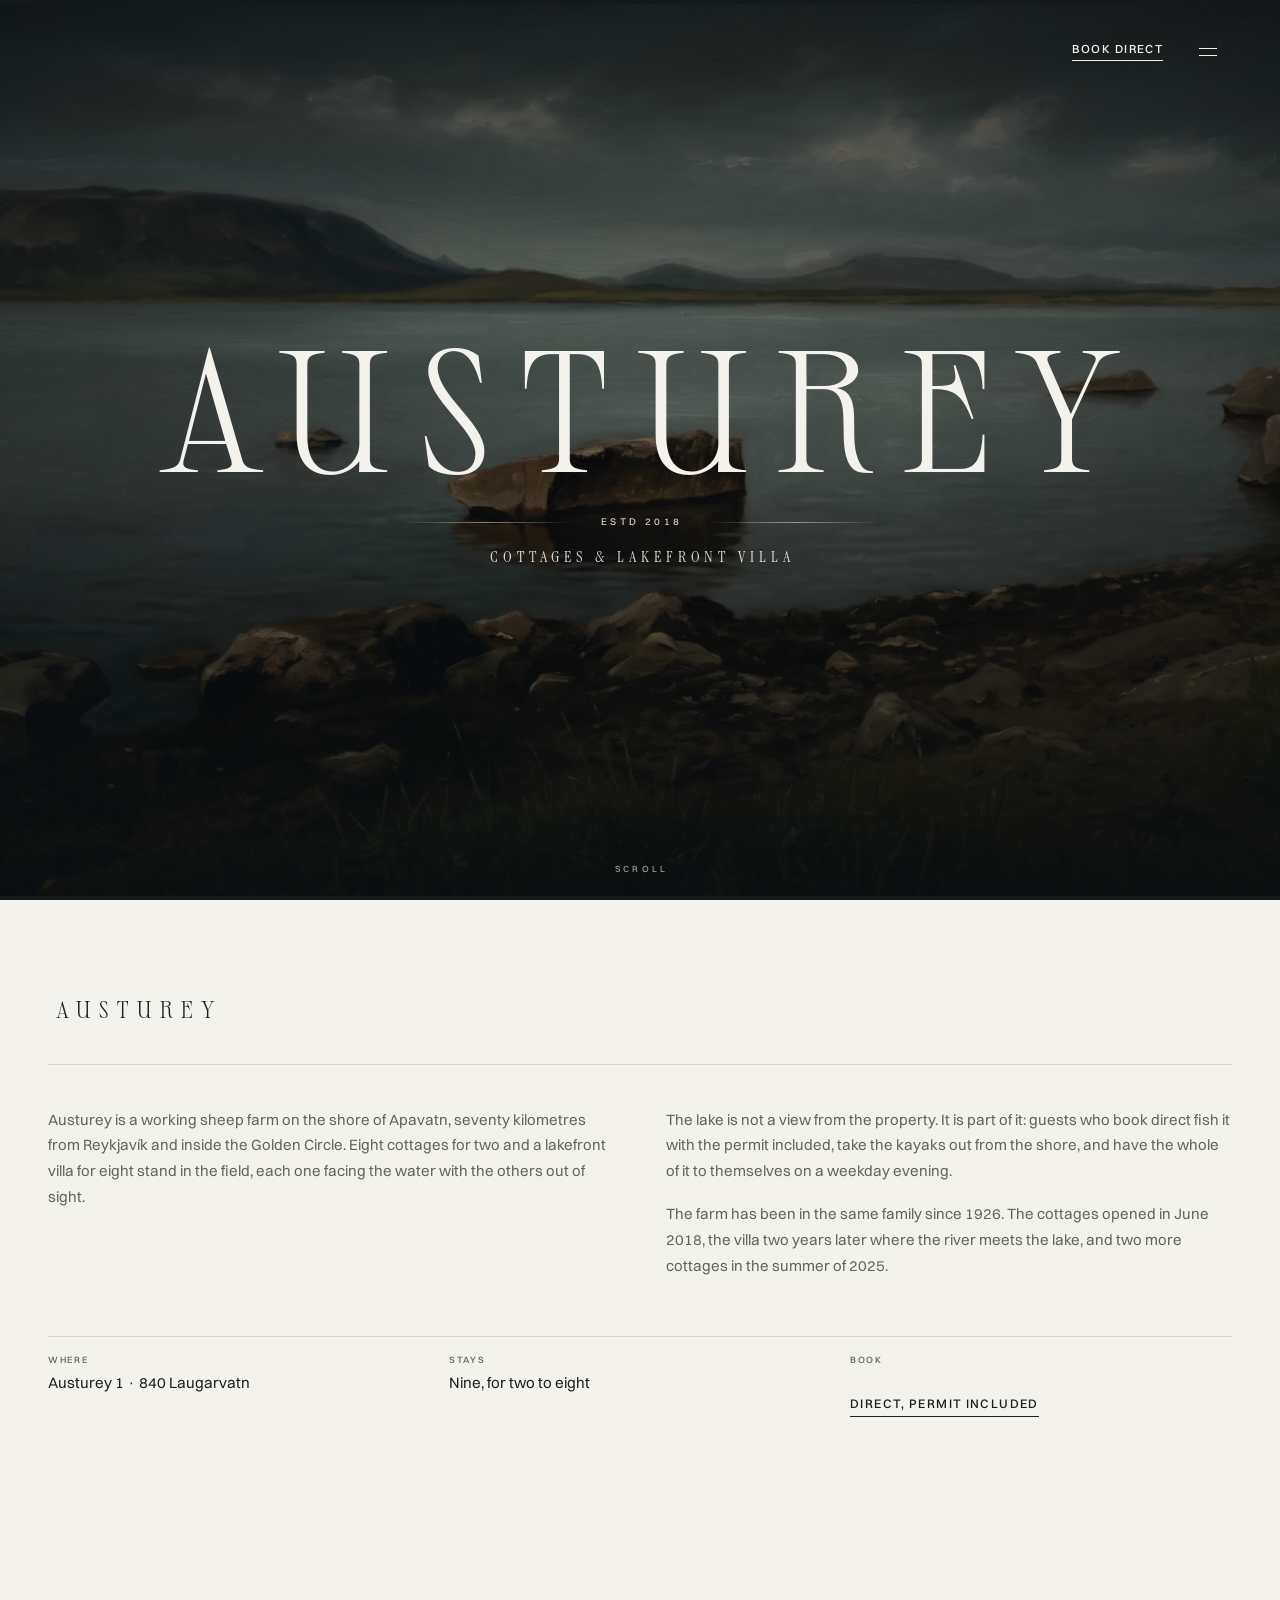
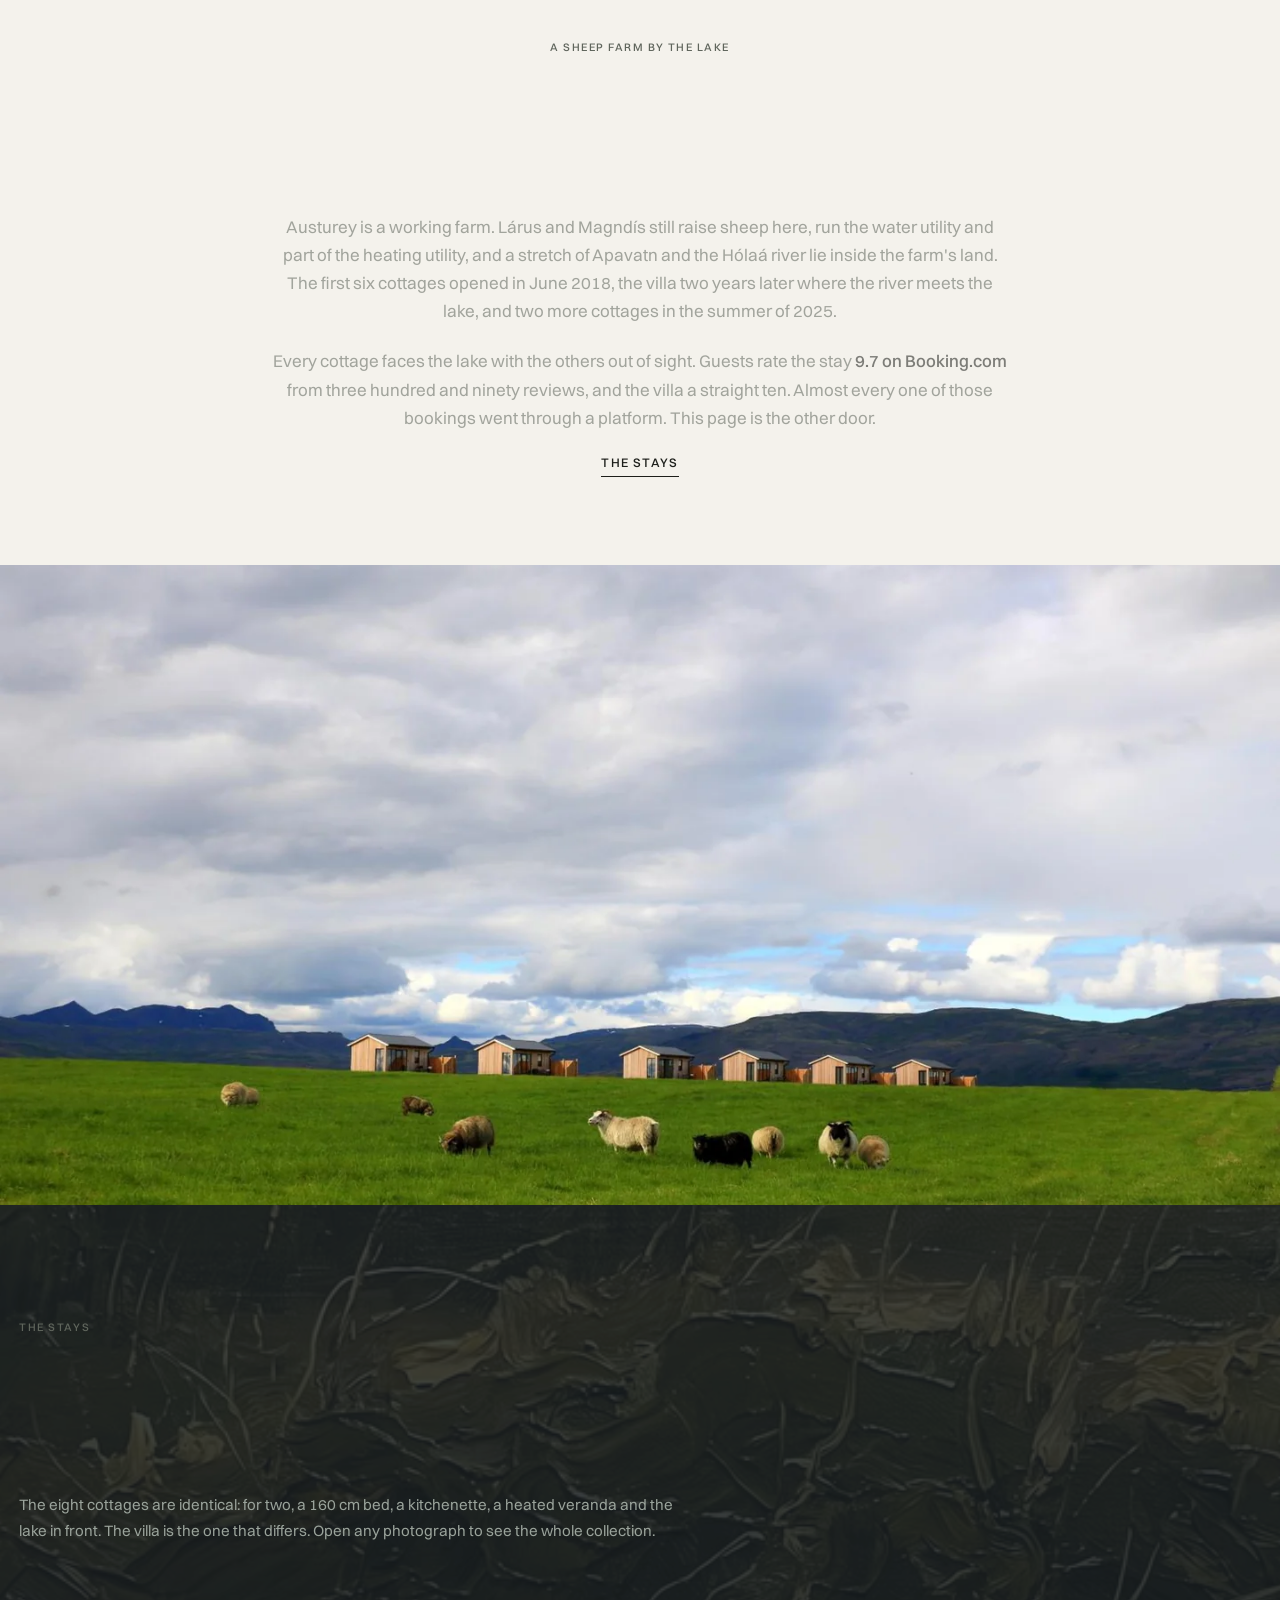
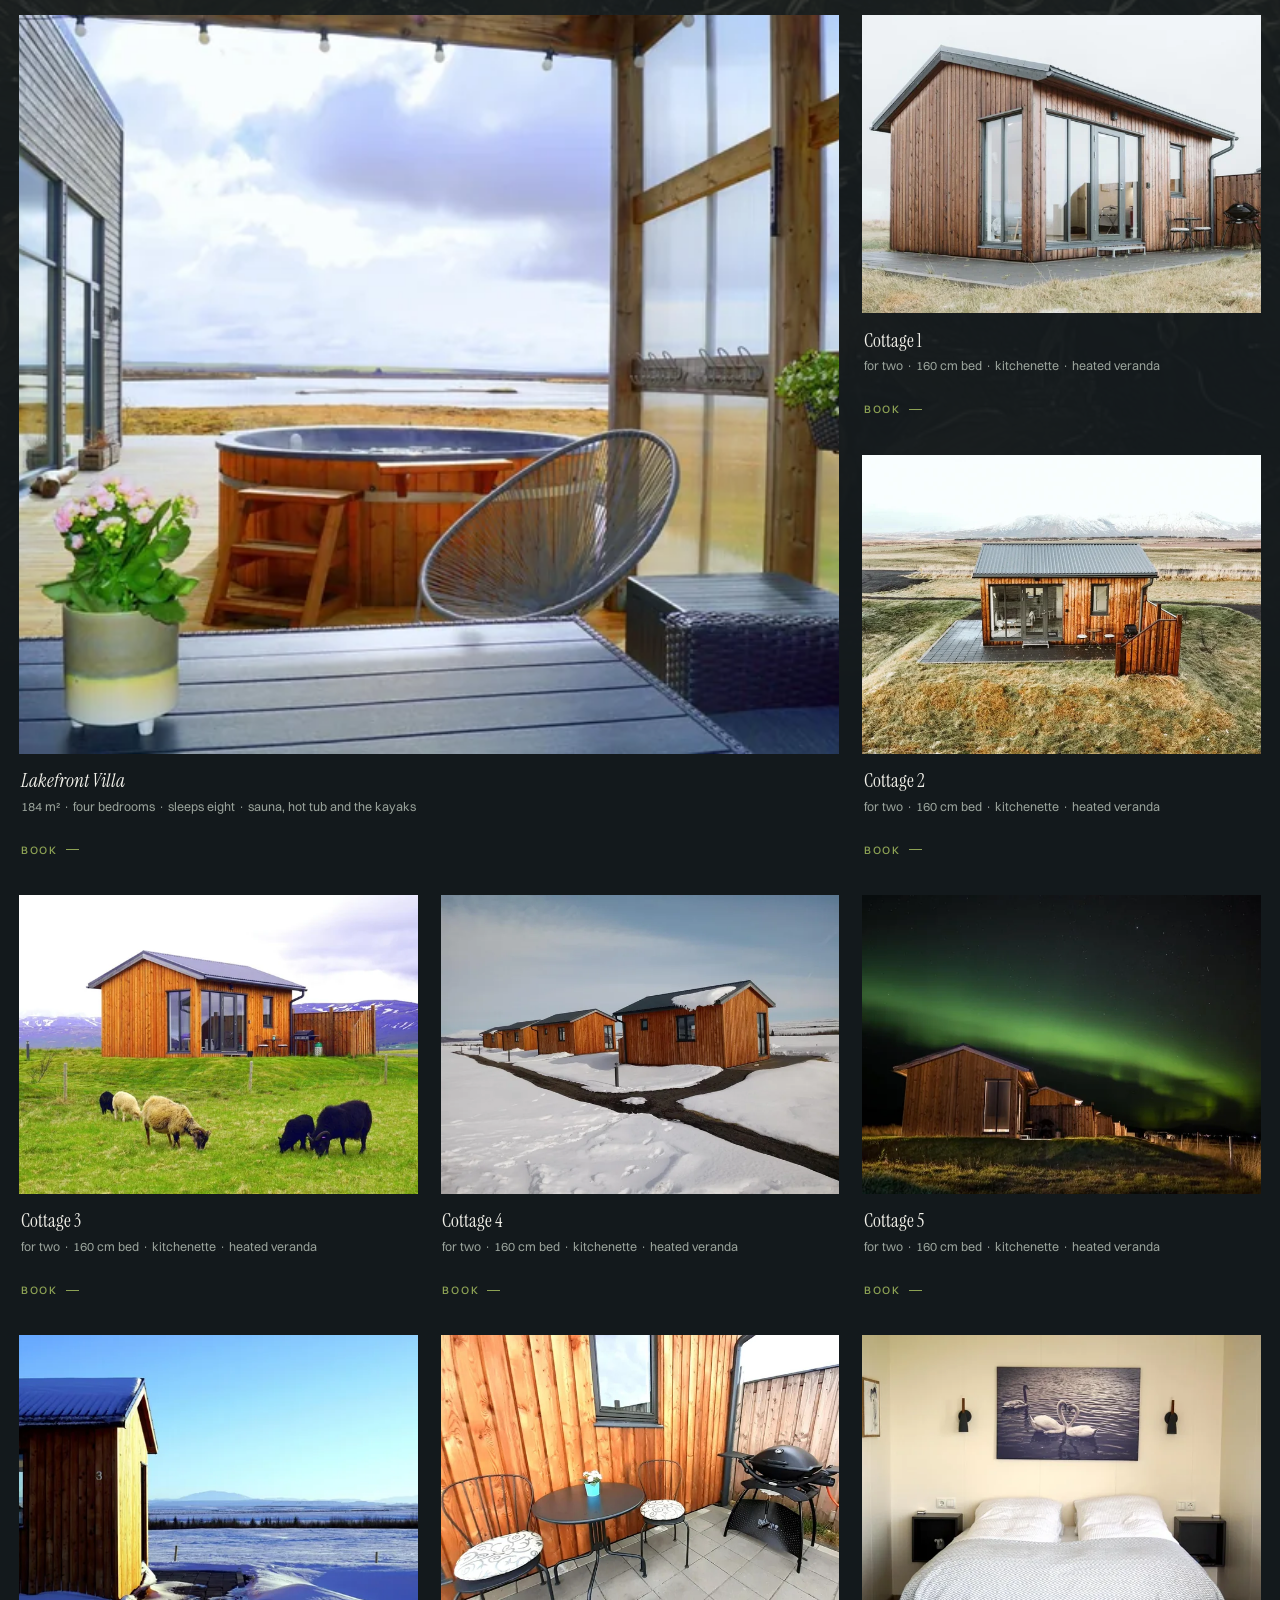
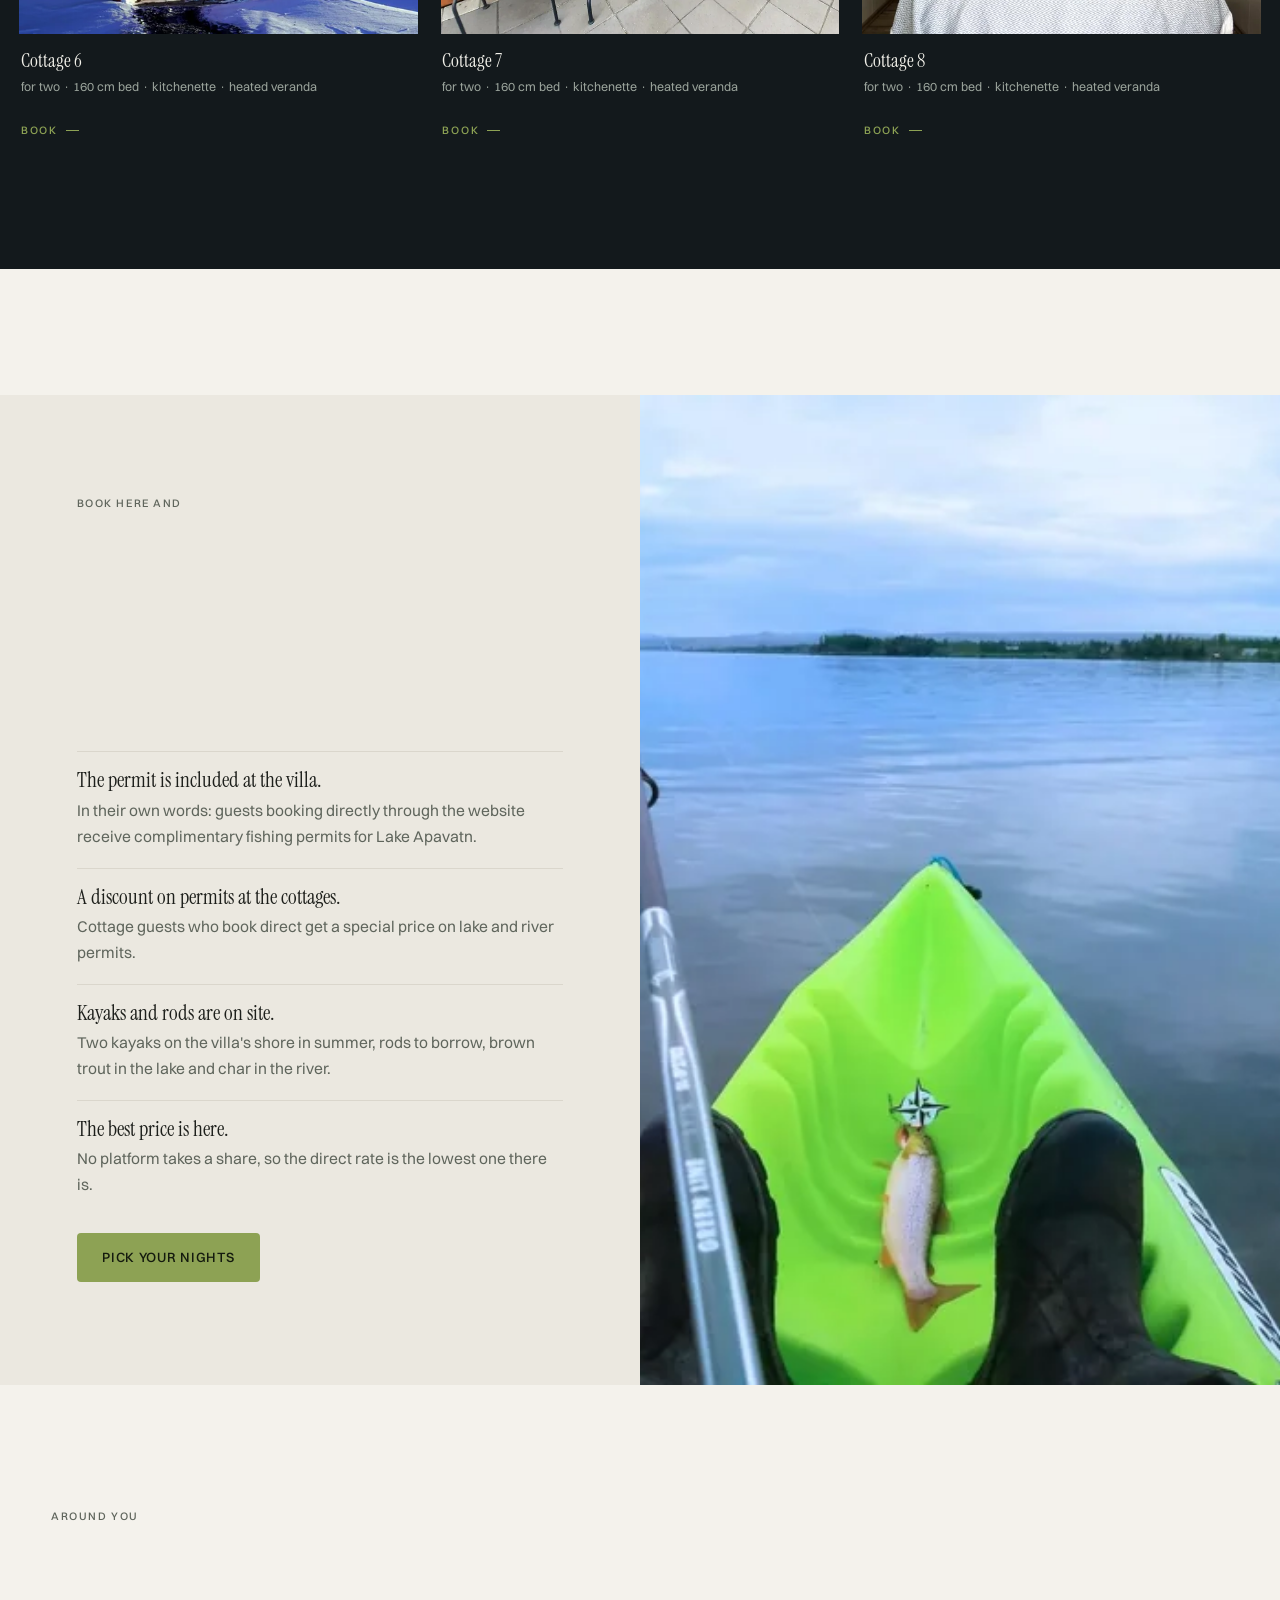
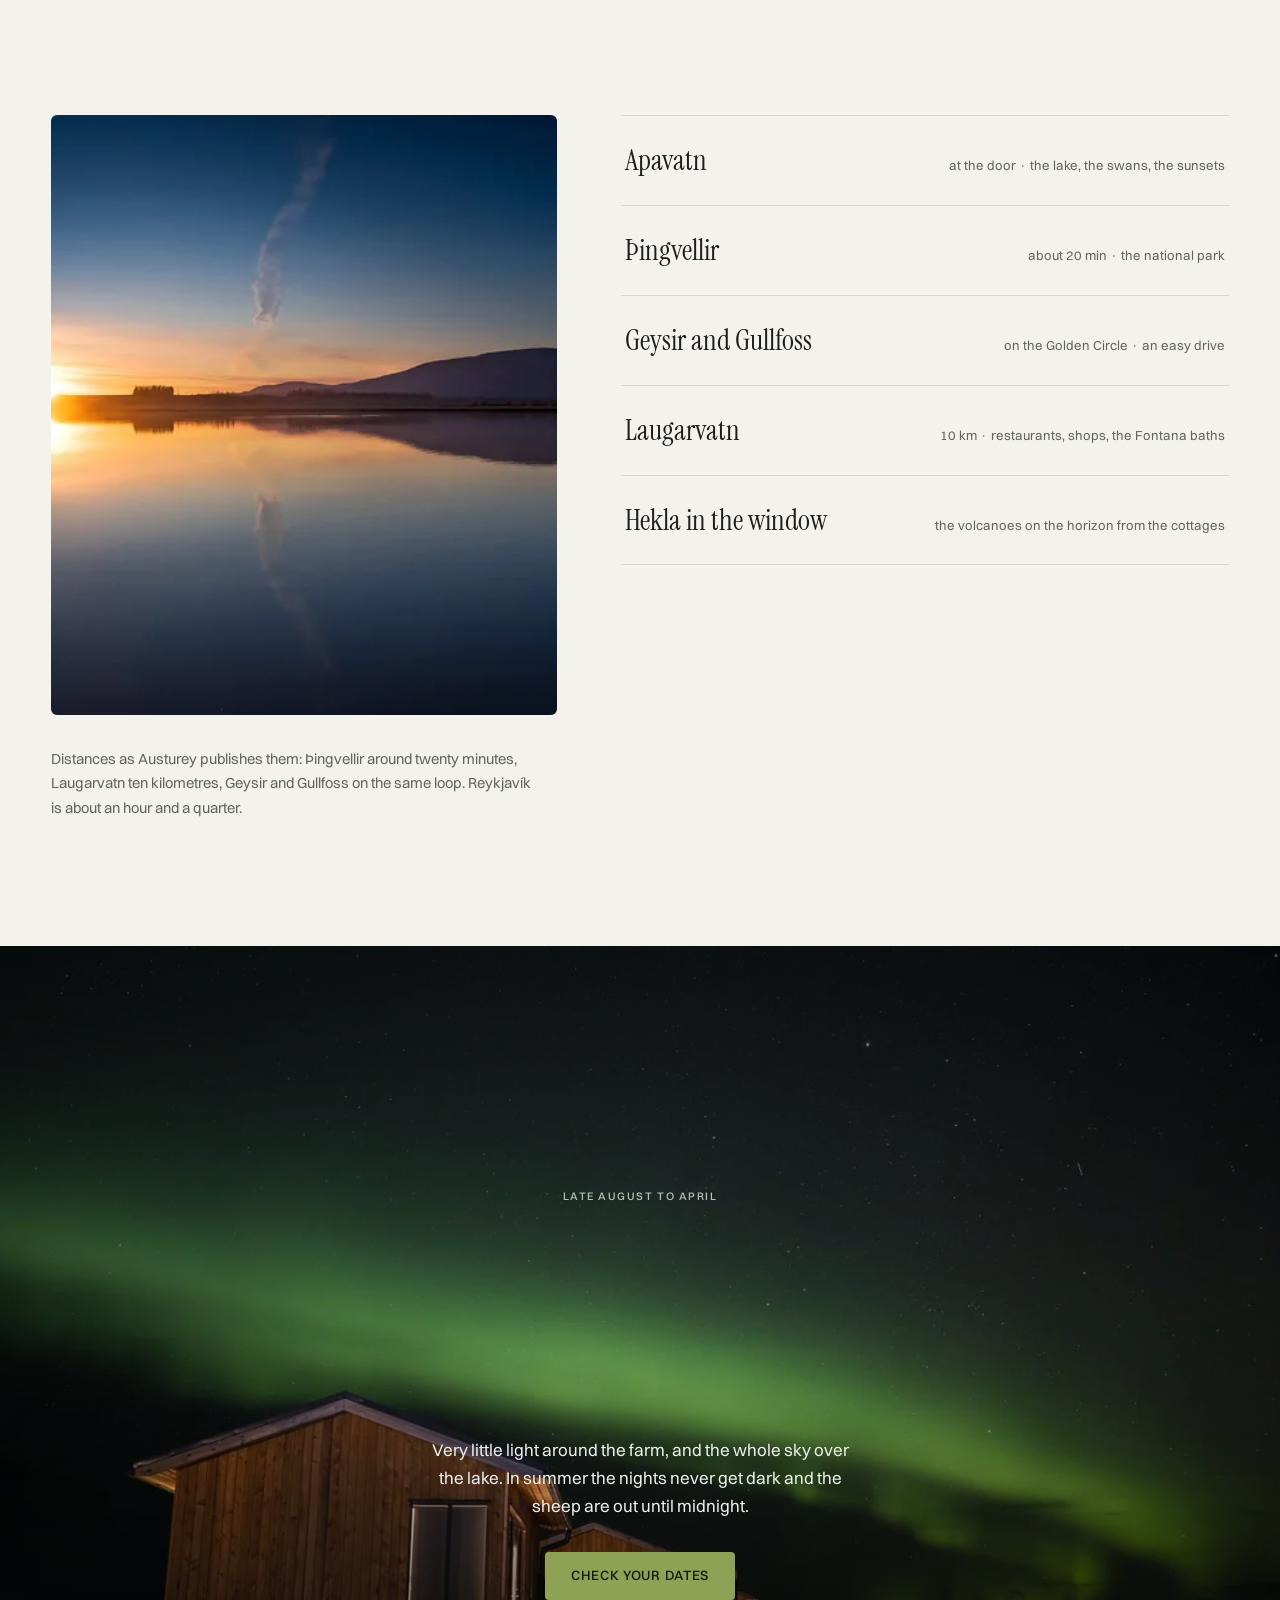
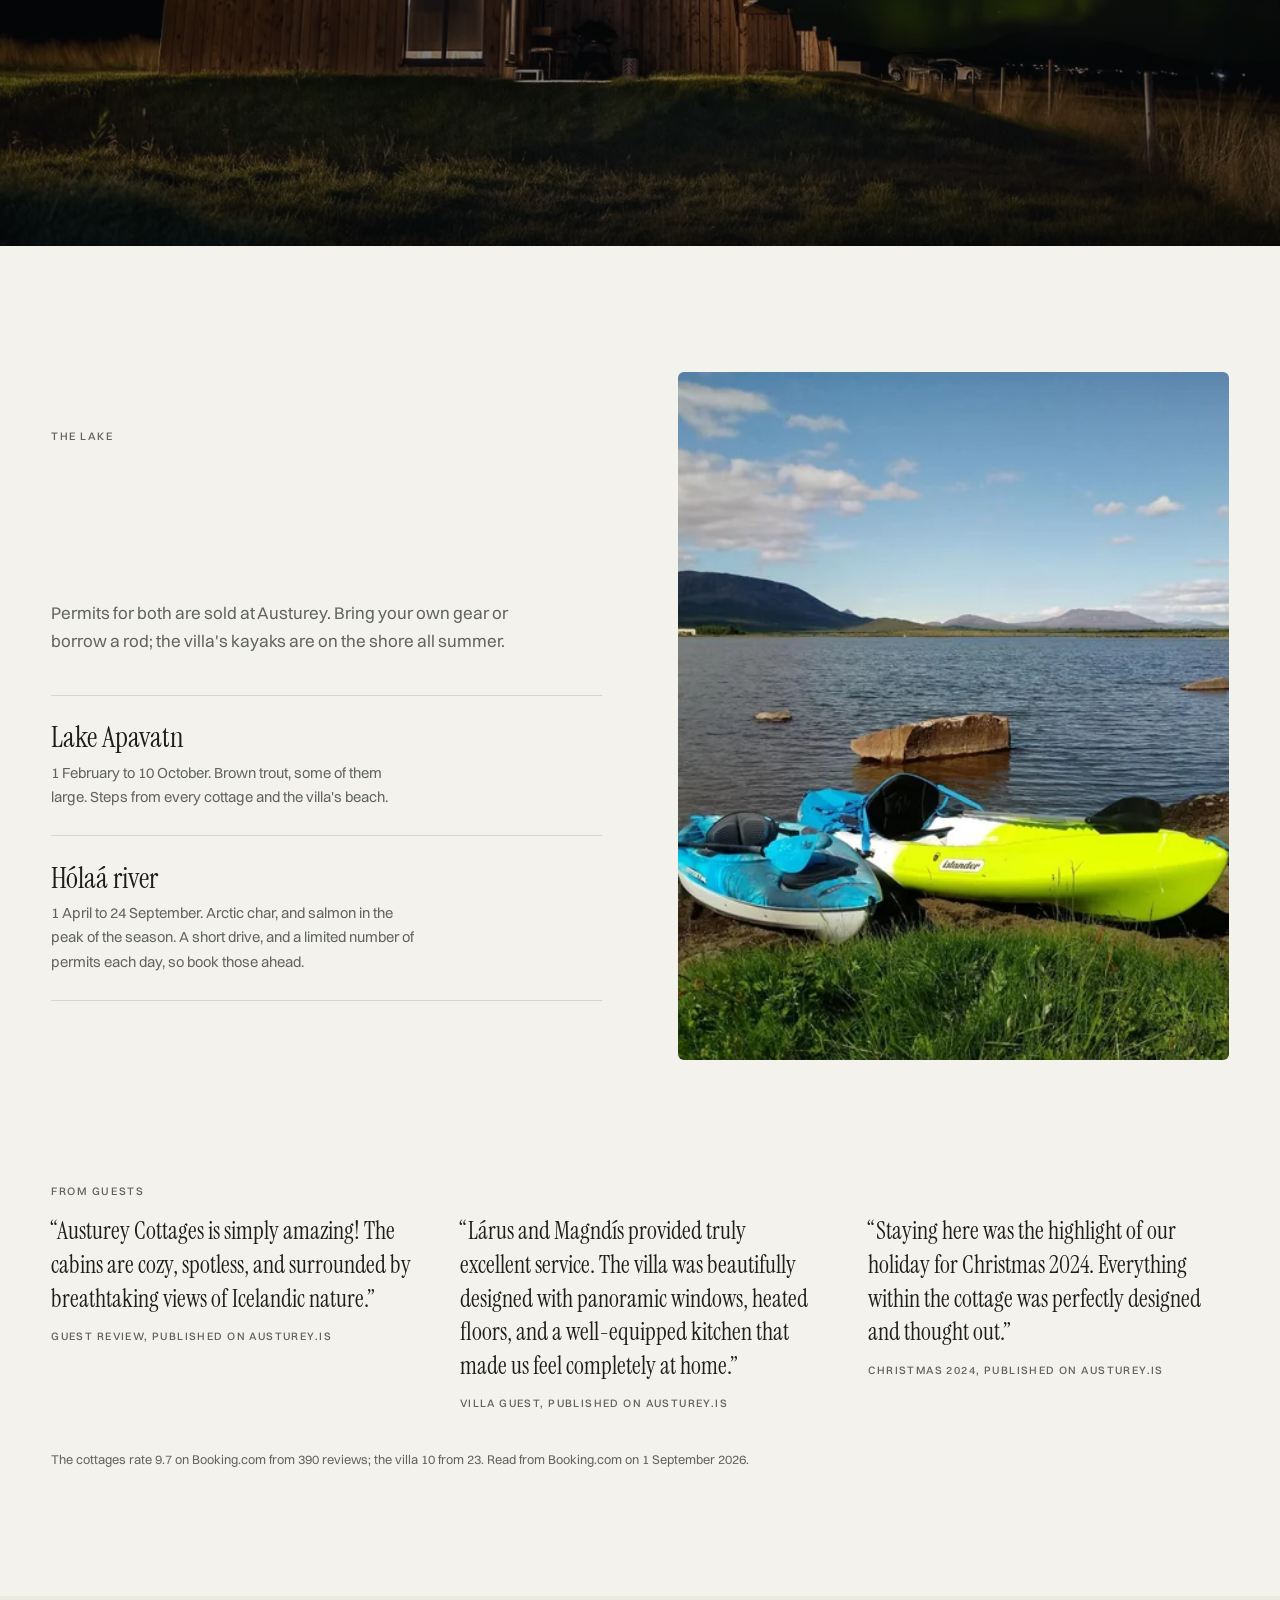
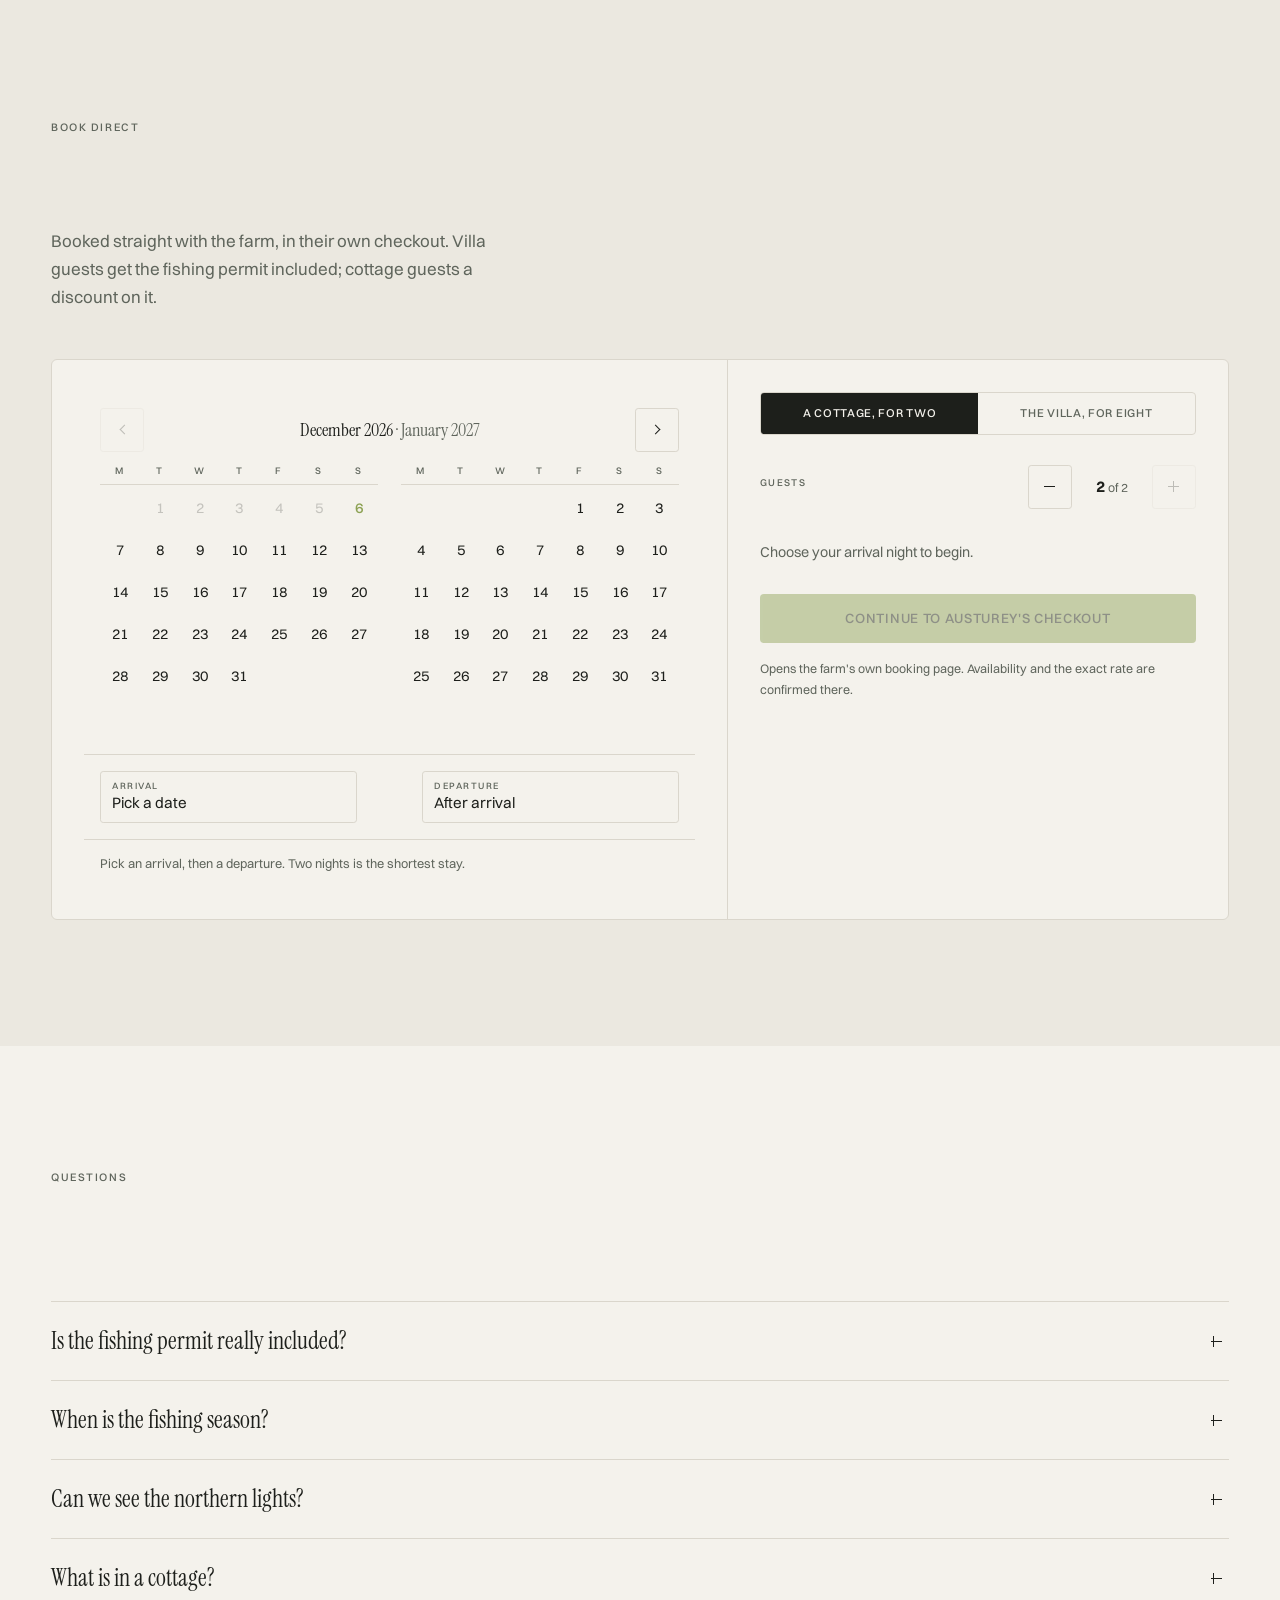
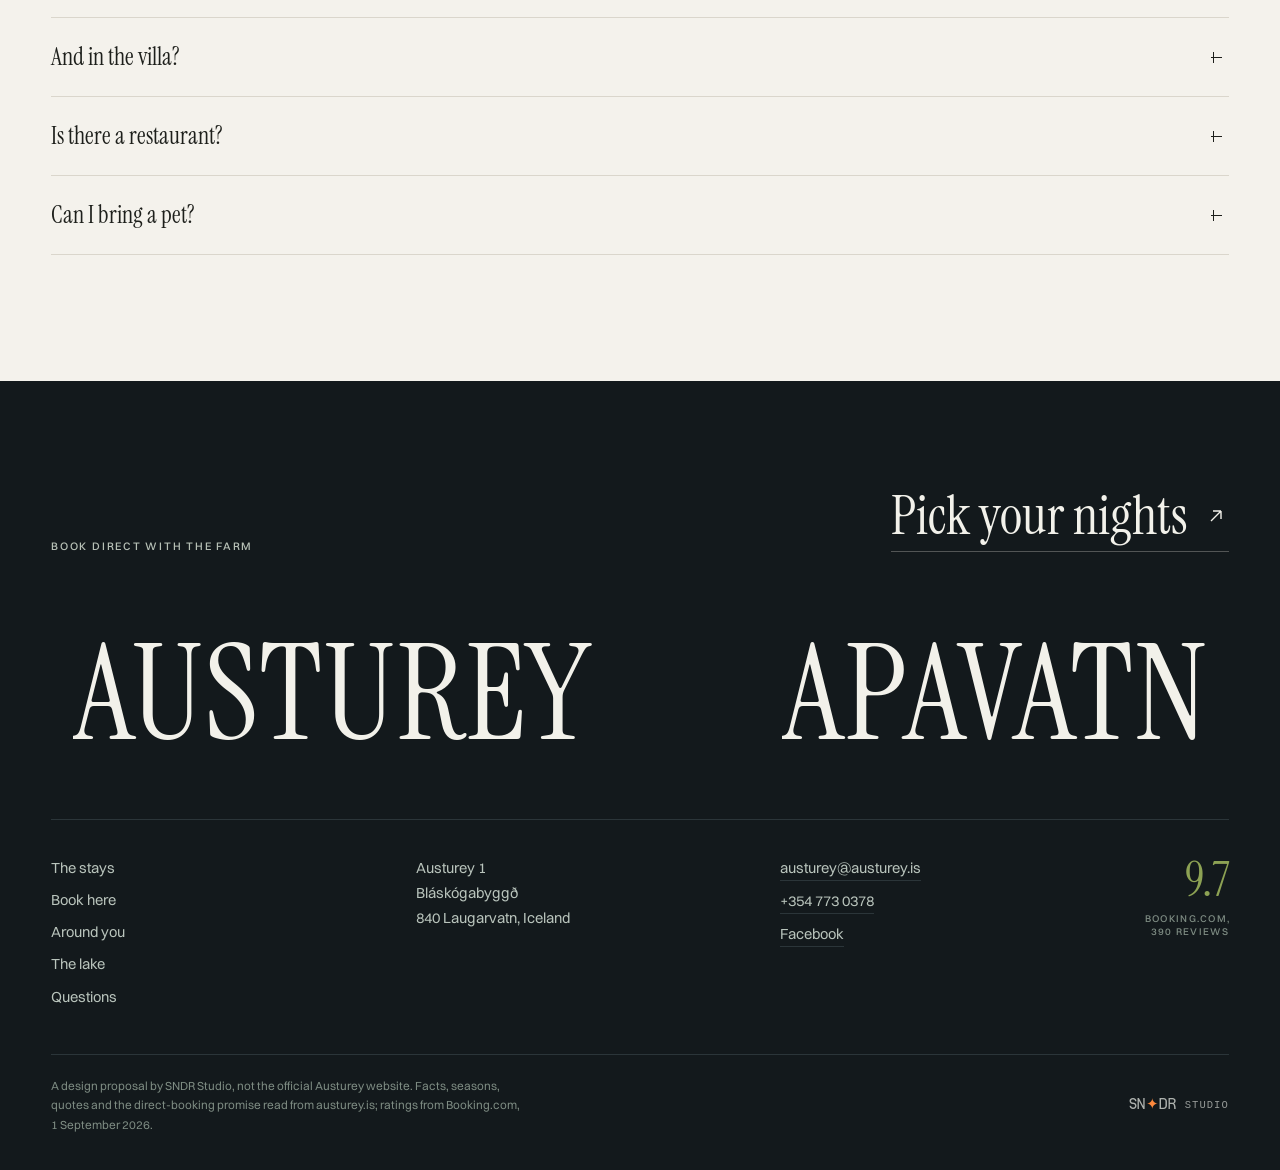
==== commit a487dabc: "Deploy fb20d50 (noindex preview)" ====
--- a/index.html
+++ b/index.html
@@ -13,7 +13,7 @@
 <link rel="preload" href="assets/fonts/Switzer-Regular.woff2" as="font" type="font/woff2" crossorigin>
 <link rel="icon" type="image/png" sizes="32x32" href="assets/img/favicon-32.png">
 <link rel="apple-touch-icon" href="assets/img/favicon-180.png">
-<link rel="stylesheet" href="styles.css?v=2fde628a">
+<link rel="stylesheet" href="styles.css?v=0e00aa22">
 <script type="application/ld+json">{"@context":"https://schema.org","@graph":[{"@type":"LodgingBusiness","@id":"https://austurey.is/#business","name":"Austurey Gisting","url":"https://austurey.is","email":"austurey@austurey.is","telephone":"+354 773 0378","address":{"@type":"PostalAddress","streetAddress":"Austurey 1","addressLocality":"Bláskógabyggð","postalCode":"840","addressCountry":"IS"},"aggregateRating":{"@type":"AggregateRating","ratingValue":"9.7","bestRating":"10","reviewCount":"390"},"amenityFeature":[{"@type":"LocationFeatureSpecification","name":"Fishing","value":true},{"@type":"LocationFeatureSpecification","name":"EV charger","value":true},{"@type":"LocationFeatureSpecification","name":"Free parking","value":true}],"containsPlace":[{"@type":"Accommodation","name":"Austurey Lakefront Villa","floorSize":{"@type":"QuantitativeValue","value":184,"unitCode":"MTK"},"numberOfBedrooms":4,"occupancy":{"@type":"QuantitativeValue","maxValue":8},"amenityFeature":[{"@type":"LocationFeatureSpecification","name":"Sauna","value":true},{"@type":"LocationFeatureSpecification","name":"Hot tub","value":true},{"@type":"LocationFeatureSpecification","name":"Kayaks","value":true}]},{"@type":"Accommodation","name":"Austurey Cottage","occupancy":{"@type":"QuantitativeValue","maxValue":2},"amenityFeature":[{"@type":"LocationFeatureSpecification","name":"Lake view","value":true},{"@type":"LocationFeatureSpecification","name":"Terrace","value":true}]}]},{"@type":"FAQPage","mainEntity":[{"@type":"Question","name":"Is the fishing permit really included?","acceptedAnswer":{"@type":"Answer","text":"Guests who book the Lakefront Villa directly through Austurey receive complimentary fishing permits for Lake Apavatn. Cottage guests who book direct get a special discount on permits. Rods and kayaks are on site."}},{"@type":"Question","name":"When is the fishing season?","acceptedAnswer":{"@type":"Answer","text":"Lake Apavatn from 1 February to 10 October; the Hólaá river from 1 April to 24 September. River permits are limited each day, so book those in advance."}},{"@type":"Question","name":"Can we see the northern lights?","acceptedAnswer":{"@type":"Answer","text":"From late August until April, on clear nights, from the cottages and the villa. There is very little light around the farm."}},{"@type":"Question","name":"Is there a restaurant?","acceptedAnswer":{"@type":"Answer","text":"No. Every cottage has a kitchenette and the villa a full kitchen; Laugarvatn, ten kilometres away, has restaurants and shops."}},{"@type":"Question","name":"Can I bring a pet?","acceptedAnswer":{"@type":"Answer","text":"Pets are not allowed."}}]}]}</script>
 </head>
 <body class="at-hero" data-ground="day">
--- a/styles.css
+++ b/styles.css
@@ -183,14 +183,22 @@
 .gal_head .h2 { color: #F2F1EA; }
 .gal_note { margin-top: 1.4rem; max-width: 42rem; font: 400 .95rem/1.7 var(--sans); color: #9AA39B; }
 
+/* The nine break evenly or they do not break at all. At three columns the villa
+   is a 2x2 block: 4 cells for the villa plus 8 cottages is exactly 12, so four
+   full rows and nothing stranded. At two columns the villa takes the full first
+   row: 2 plus 8 is exactly 10, five full rows. At one column the question does
+   not arise. Before this the villa spanned 2 of 3 and the eight cottages made
+   ten cells in a twelve-cell grid, which left Cottage 8 alone on its own row. */
 .gal_grid { display: grid; grid-template-columns: repeat(3, 1fr); gap: clamp(.9rem, 1.8vw, 1.5rem);
-  margin-top: clamp(2.6rem, 6vw, 4.4rem); }
-
-.gcard { display: flex; flex-direction: column; }
-.gcard--villa { grid-column: span 2; }
+  margin-top: clamp(2.6rem, 6vw, 4.4rem); align-items: stretch; }
+
+.gcard { display: grid; grid-template-rows: auto auto; align-content: start; }
+.gcard--villa { grid-column: span 2; grid-row: span 2; grid-template-rows: 1fr auto; }
 .gcard_shot { display: block; width: 100%; padding: 0; border: 0; cursor: pointer; overflow: clip;
   background: #0e1416; aspect-ratio: 4/3; position: relative; }
-.gcard--villa .gcard_shot { aspect-ratio: 8/5; }
+/* the villa's picture stops being a fixed ratio and fills the taller block, so
+   its foot lines up with the bottom of the second cottage row */
+.gcard--villa .gcard_shot { aspect-ratio: auto; height: 100%; min-height: 18rem; }
 .gcard_shot img { width: 100%; height: 100%; object-fit: cover; display: block;
   transition: transform 1.15s cubic-bezier(.76,0,.24,1), filter .6s var(--ease); }
 .gcard_shot::after { content: ''; position: absolute; inset: 0; pointer-events: none;
@@ -232,6 +240,11 @@
   background: rgba(8,11,13,.94); opacity: 0; transition: opacity .32s var(--ease); padding: clamp(1rem, 4vw, 3rem); }
 .lbox.is-on { opacity: 1; }
 html.lbox-on, html.lbox-on body { overflow: hidden; }
+/* the nav sits at z-58 under the lightbox's z-80, so at .94 it ghosted through
+   the overlay rather than being covered; it stands down while the lightbox is
+   open and comes straight back */
+html.lbox-on .nav, html.lbox-on .mobilebar_wrap { opacity: 0; pointer-events: none; visibility: hidden; }
+.nav { transition: opacity .3s var(--ease), visibility .3s; }
 .lbox_fig { margin: 0; display: grid; gap: .9rem; justify-items: center; max-width: min(96vw, 78rem); }
 .lbox_img { max-width: 100%; max-height: 78svh; object-fit: contain; display: block;
   transform: scale(.985); transition: transform .45s cubic-bezier(.76,0,.24,1); }
@@ -254,10 +267,16 @@
   .lbox_nav:hover::before { opacity: 1; }
 }
 
-@media (max-width: 1100px) { .gal_grid { grid-template-columns: repeat(2, 1fr); } }
+@media (max-width: 1100px) {
+  .gal_grid { grid-template-columns: repeat(2, 1fr); }
+  /* two columns: the villa takes the whole first row and one row only, so the
+     eight cottages fill four exact rows under it */
+  .gcard--villa { grid-column: span 2; grid-row: span 1; grid-template-rows: auto auto; }
+  .gcard--villa .gcard_shot { aspect-ratio: 2/1; height: auto; min-height: 0; }
+}
 @media (max-width: 700px) {
   .gal_grid { grid-template-columns: 1fr; }
-  .gcard--villa { grid-column: auto; }
+  .gcard--villa { grid-column: auto; grid-row: auto; }
   .gcard--villa .gcard_shot { aspect-ratio: 4/3; }
 }
 @media (prefers-reduced-motion: reduce) {
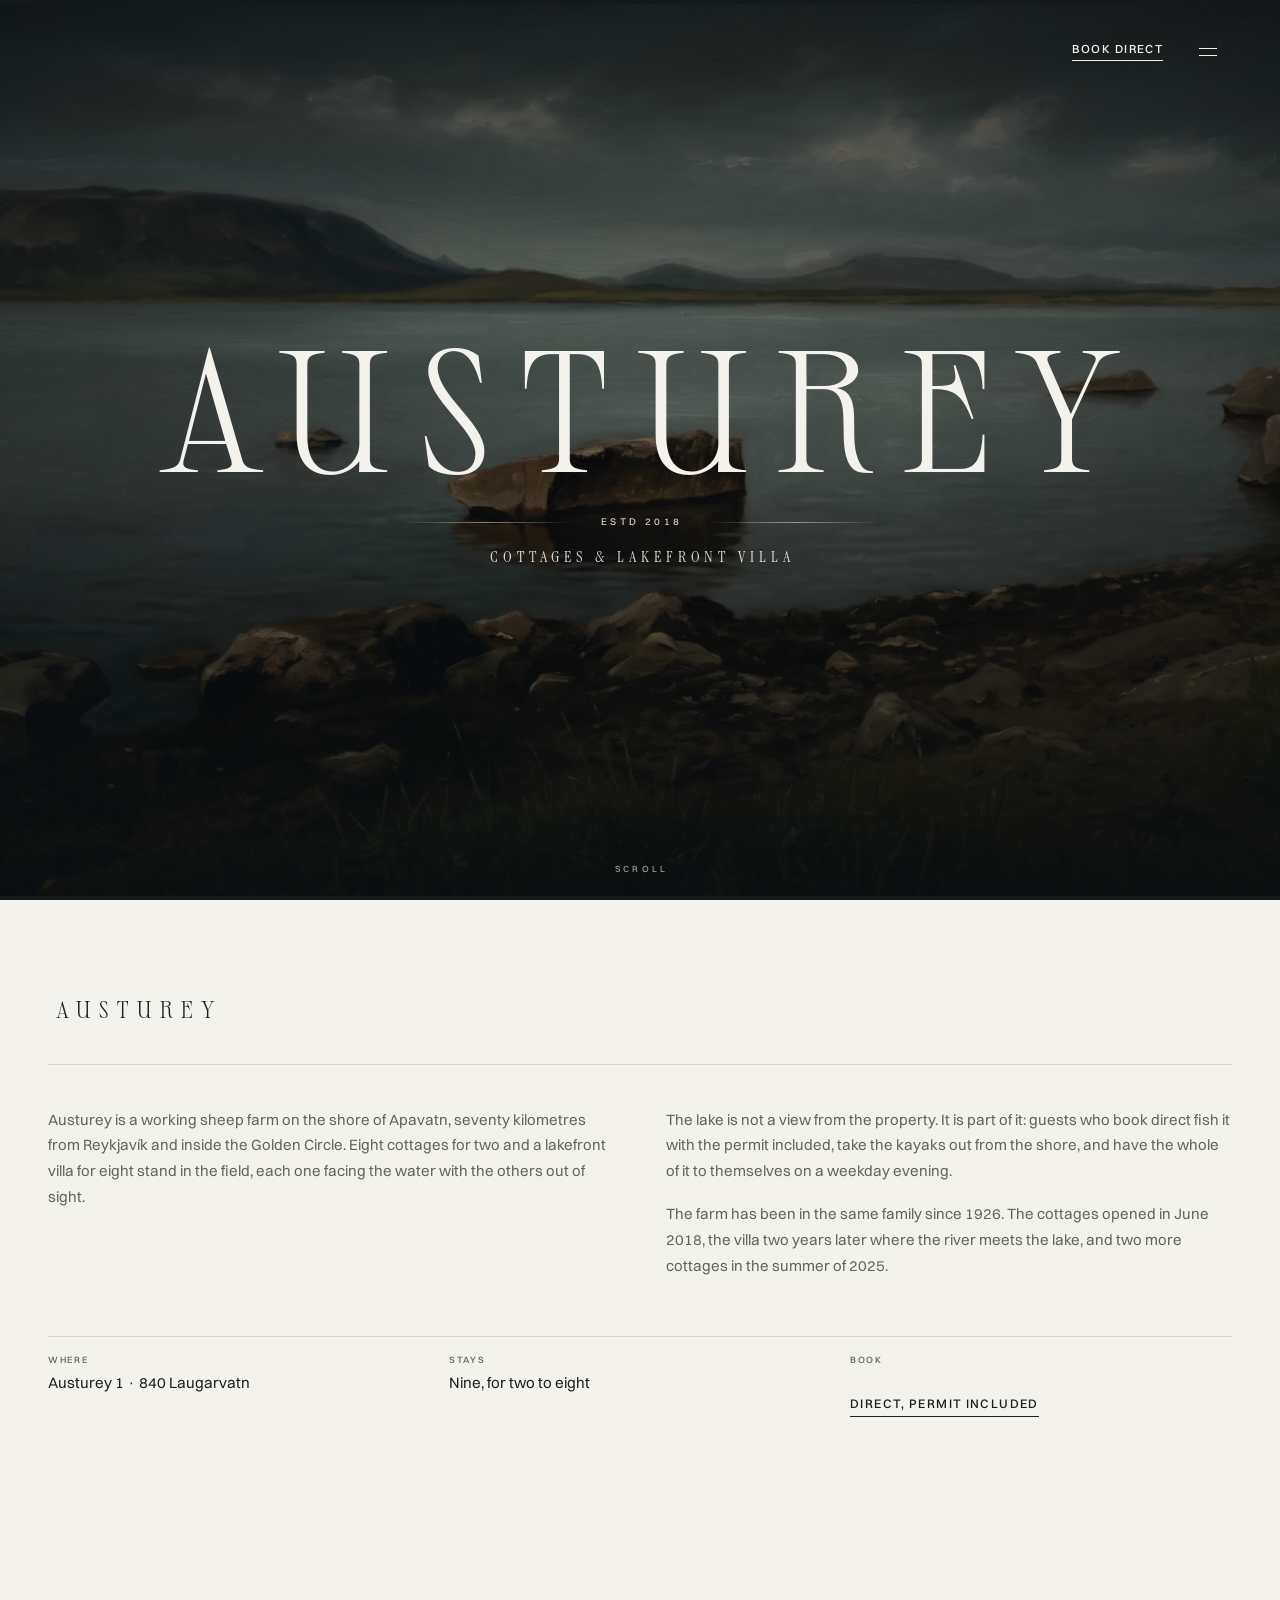
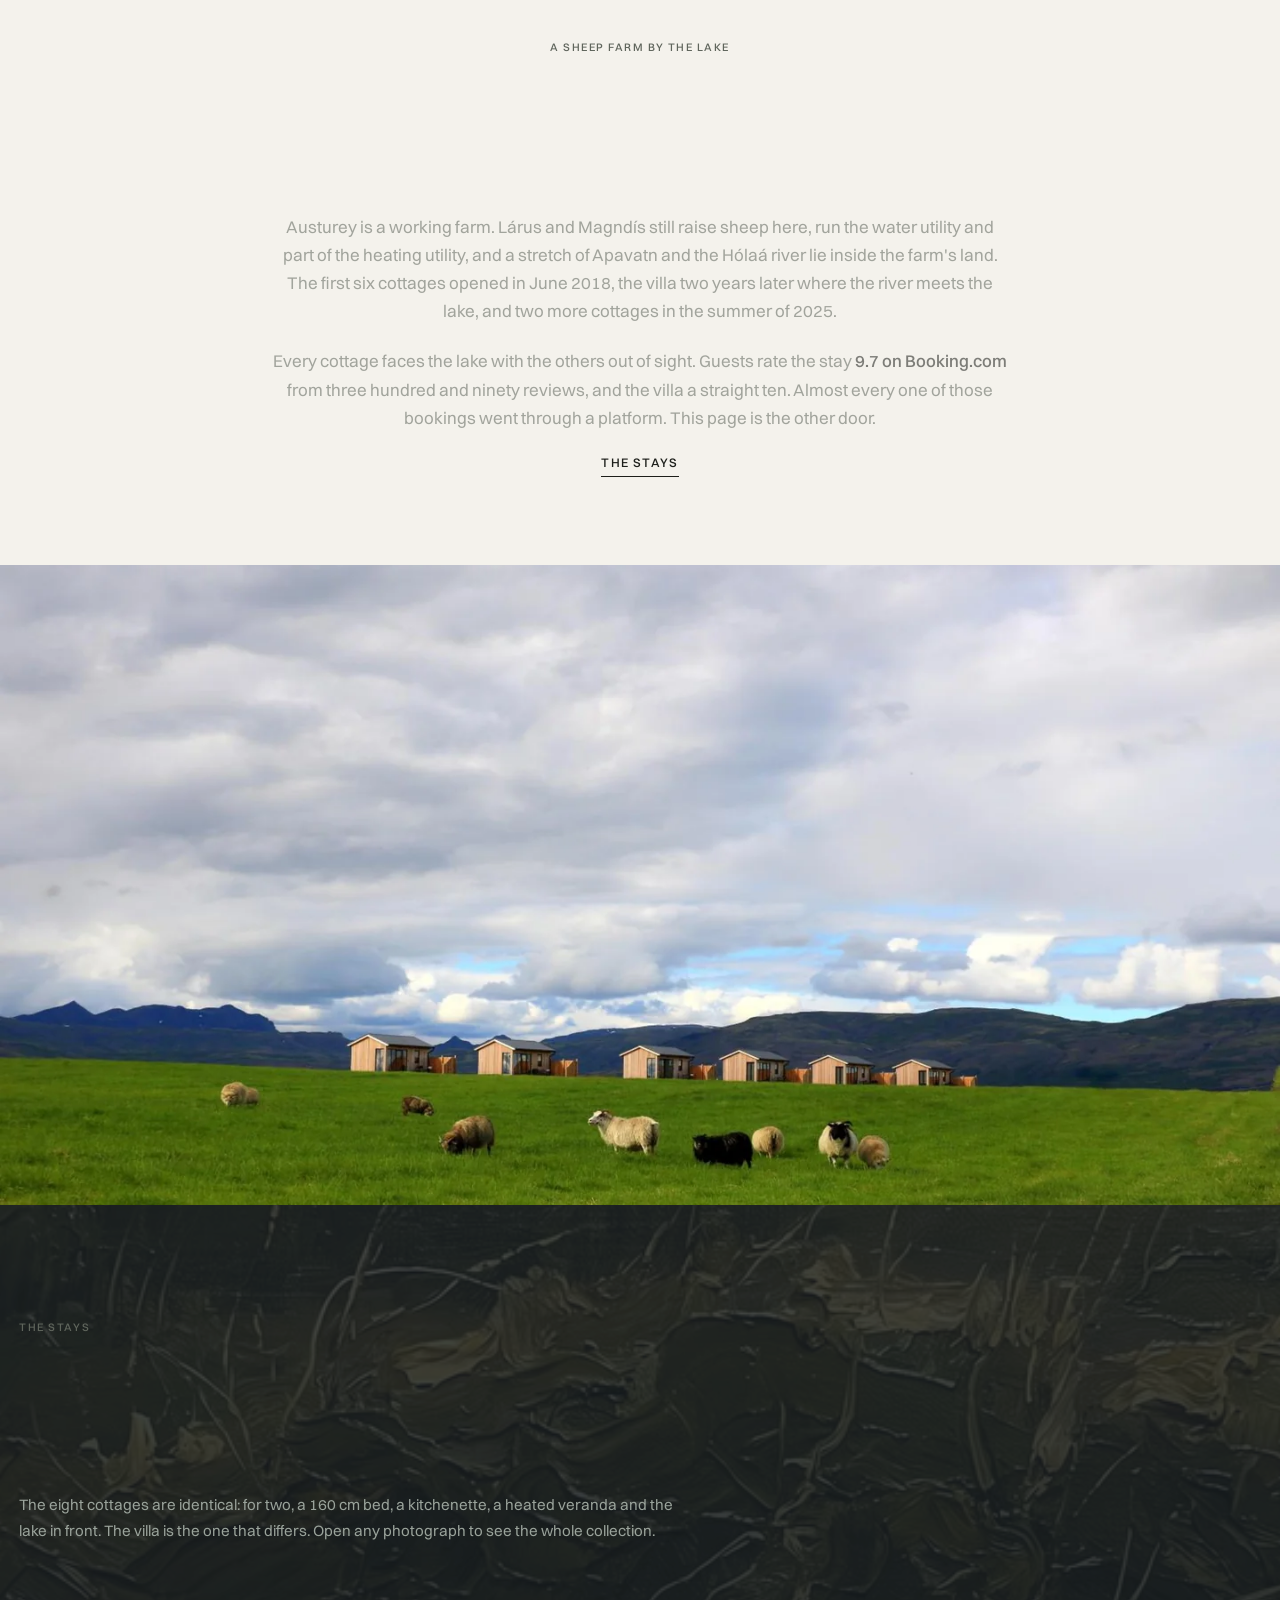
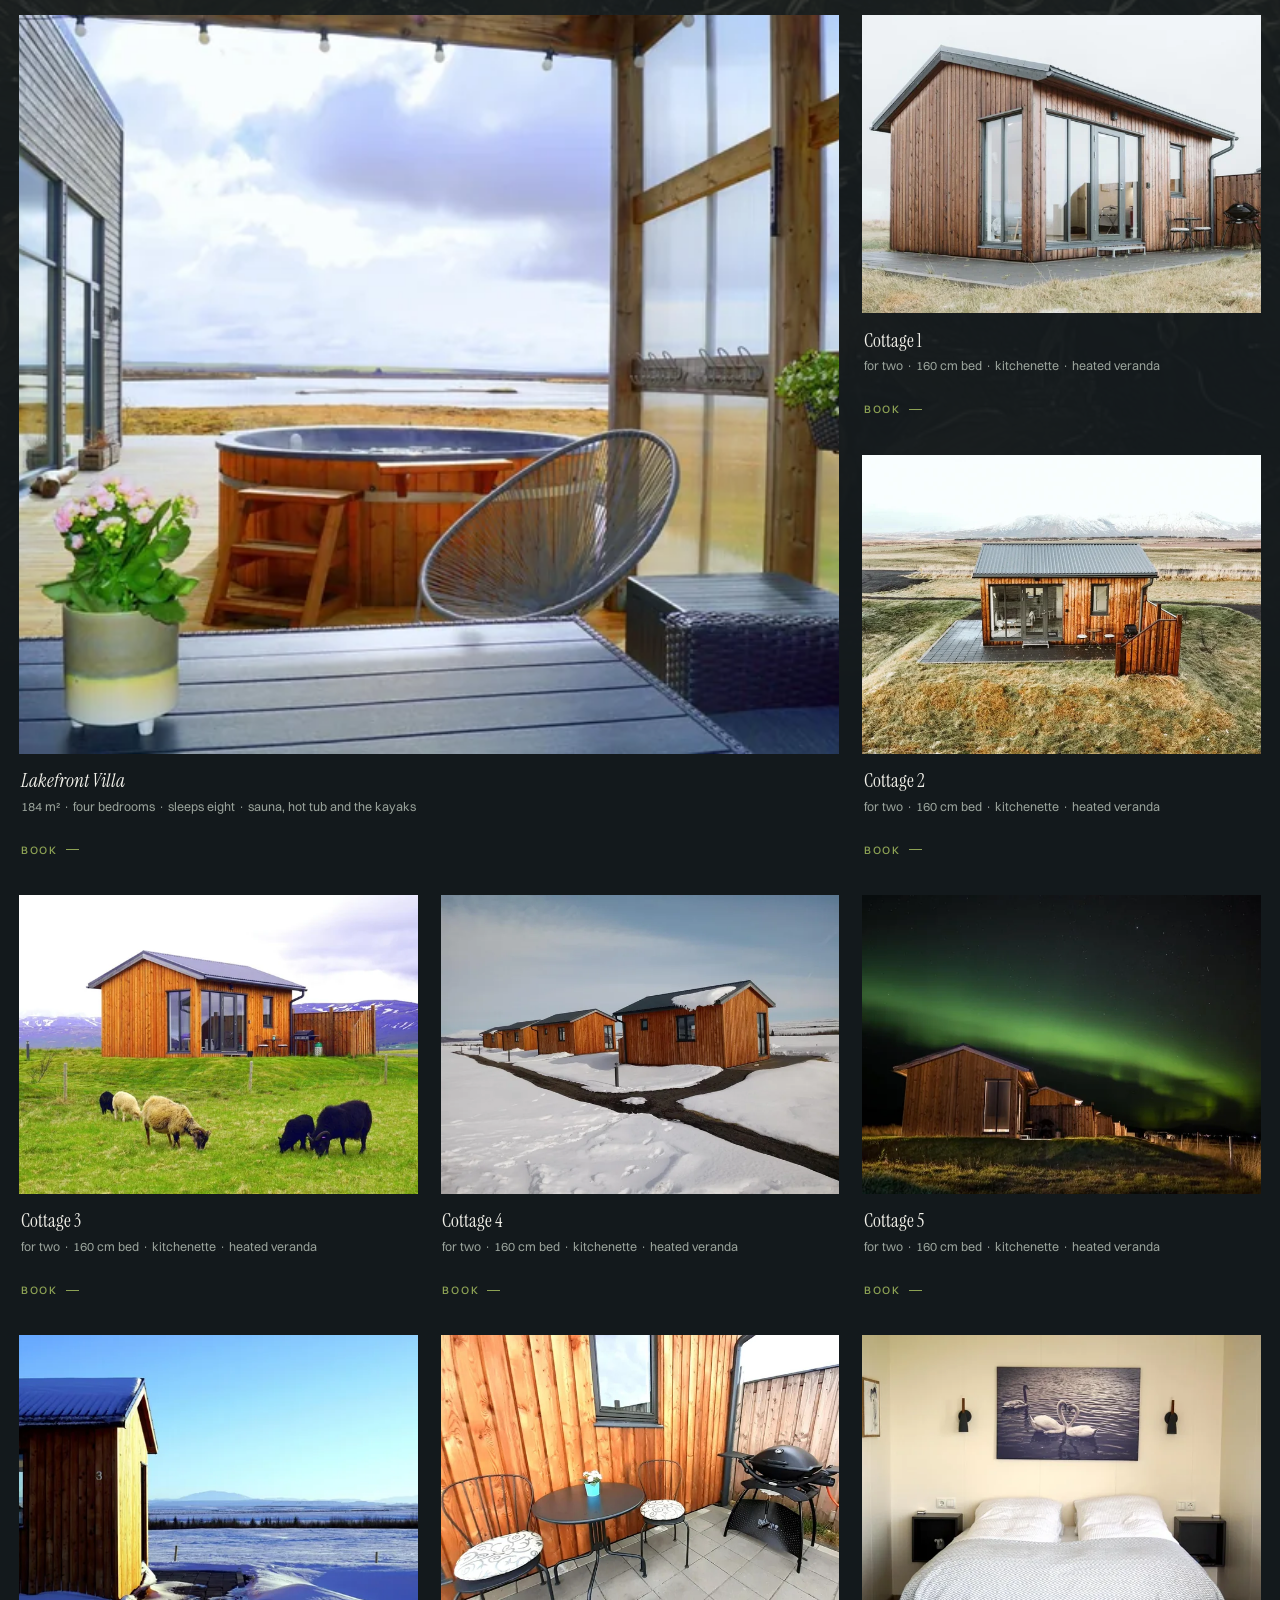
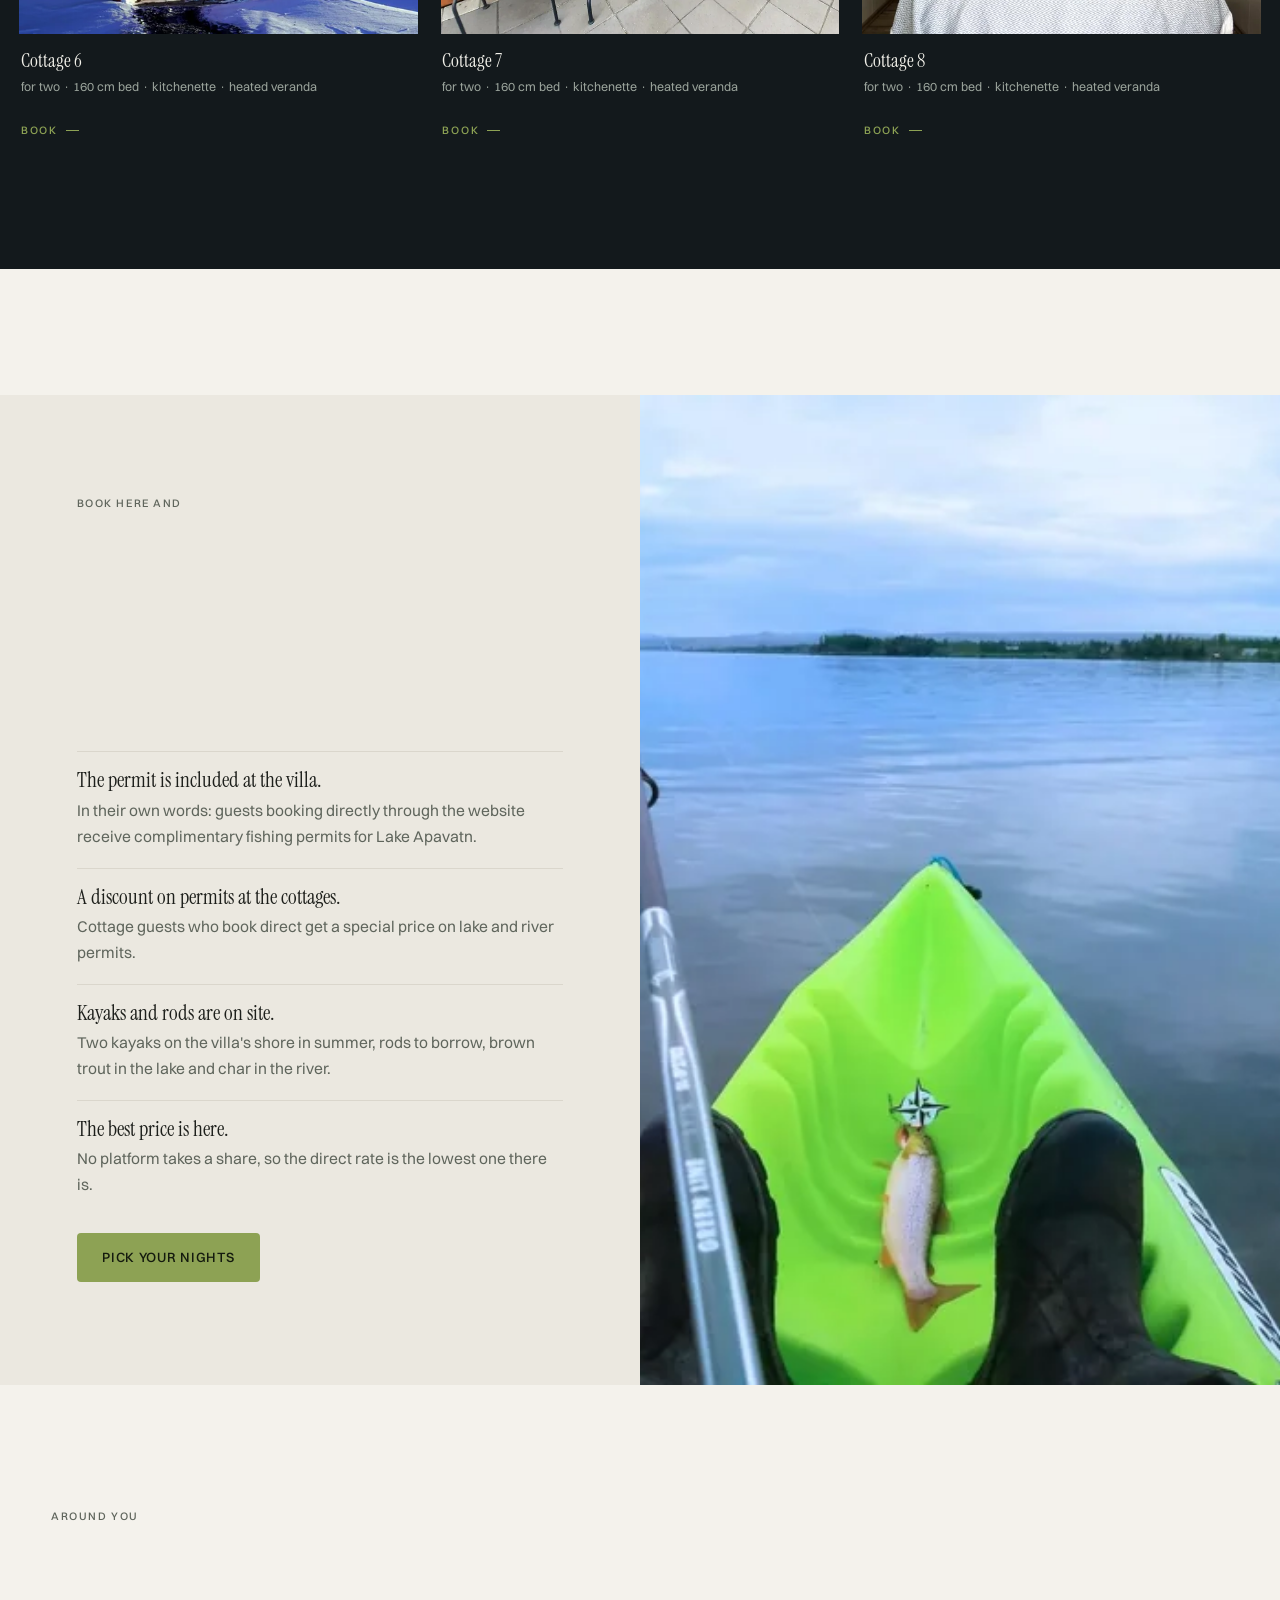
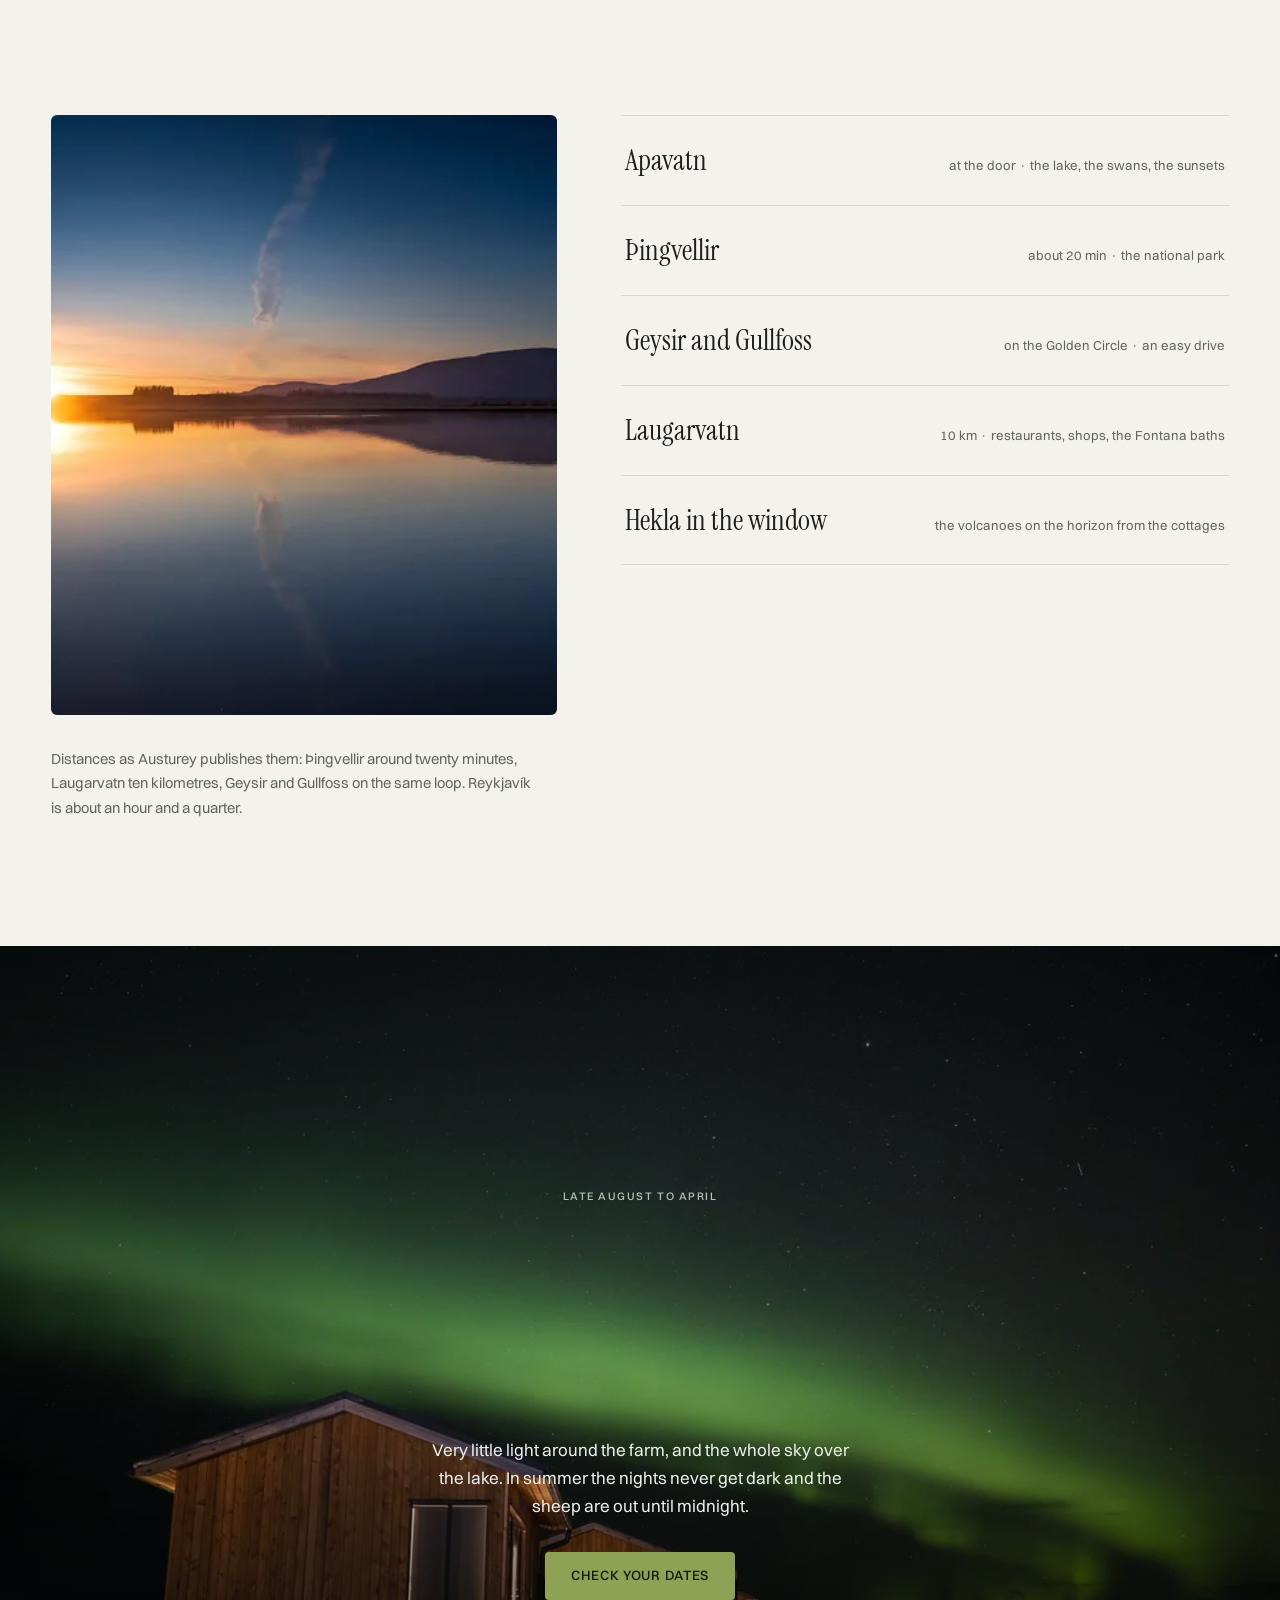
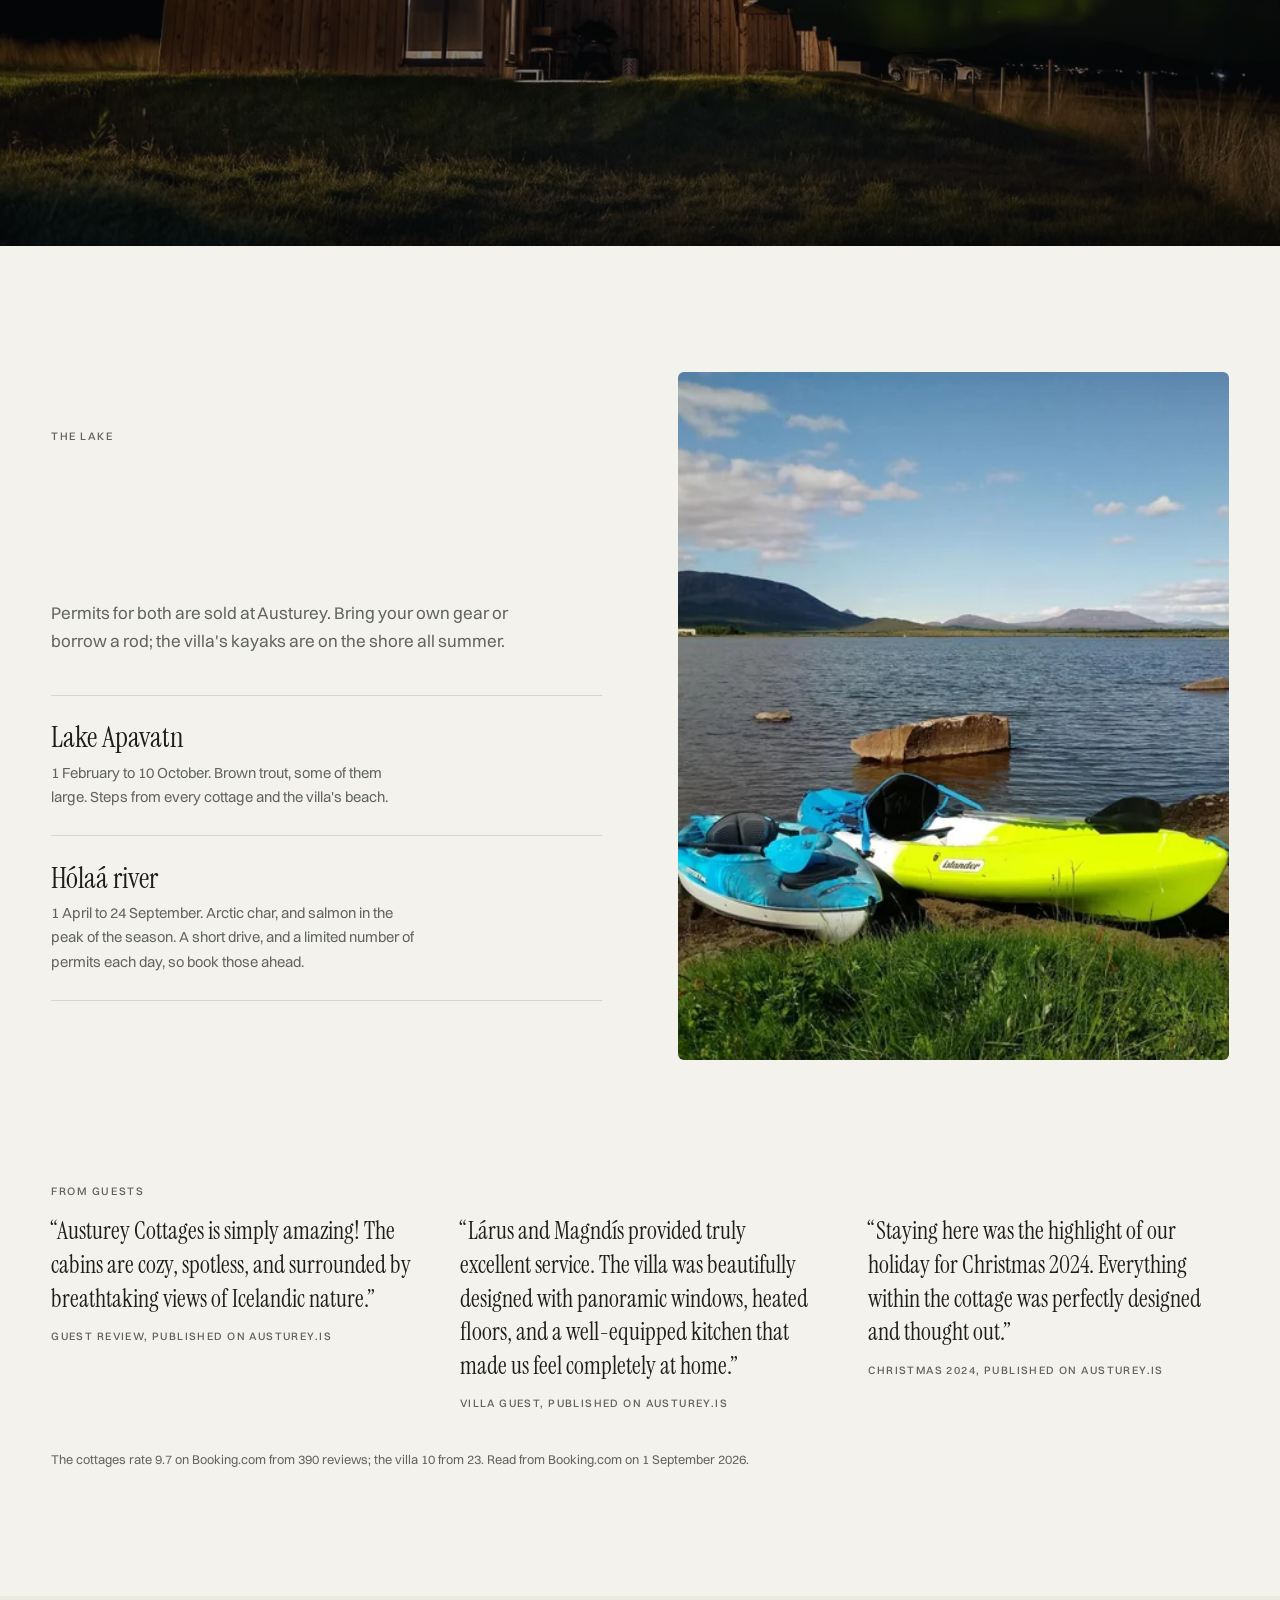
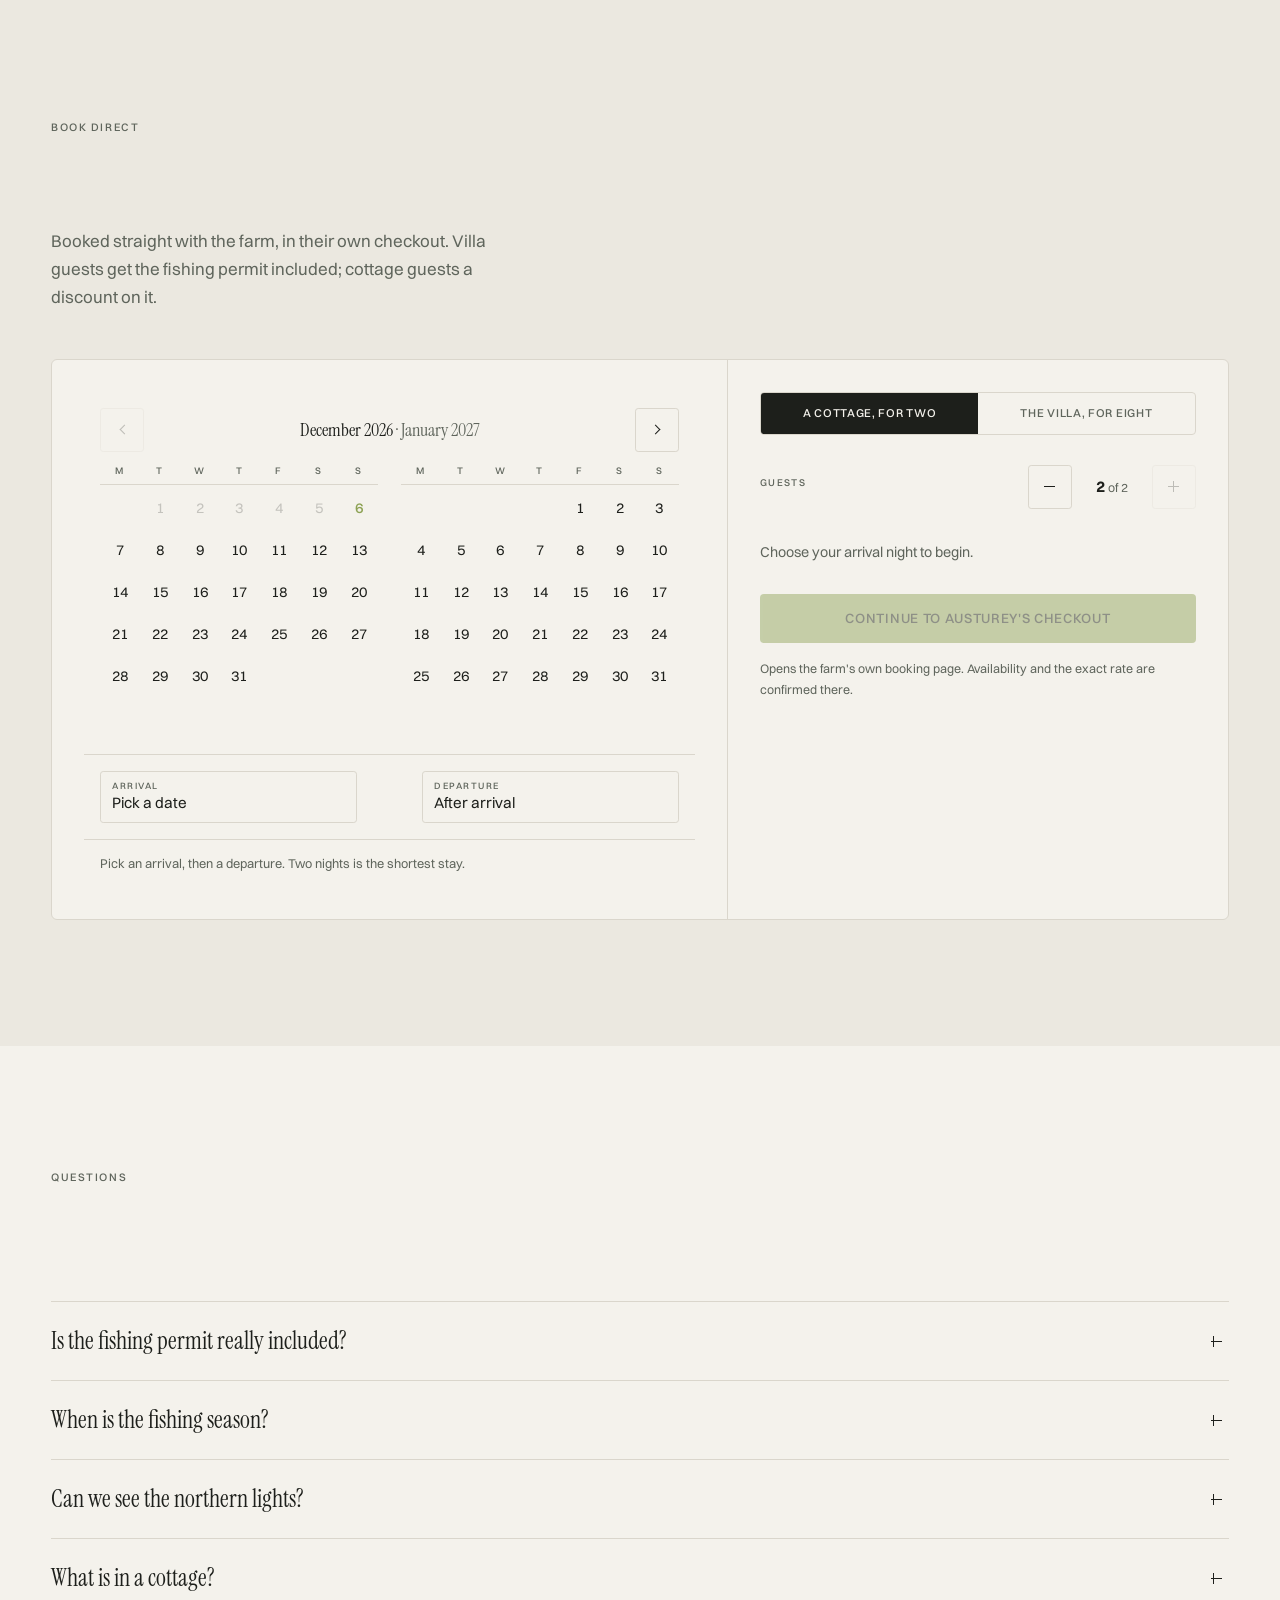
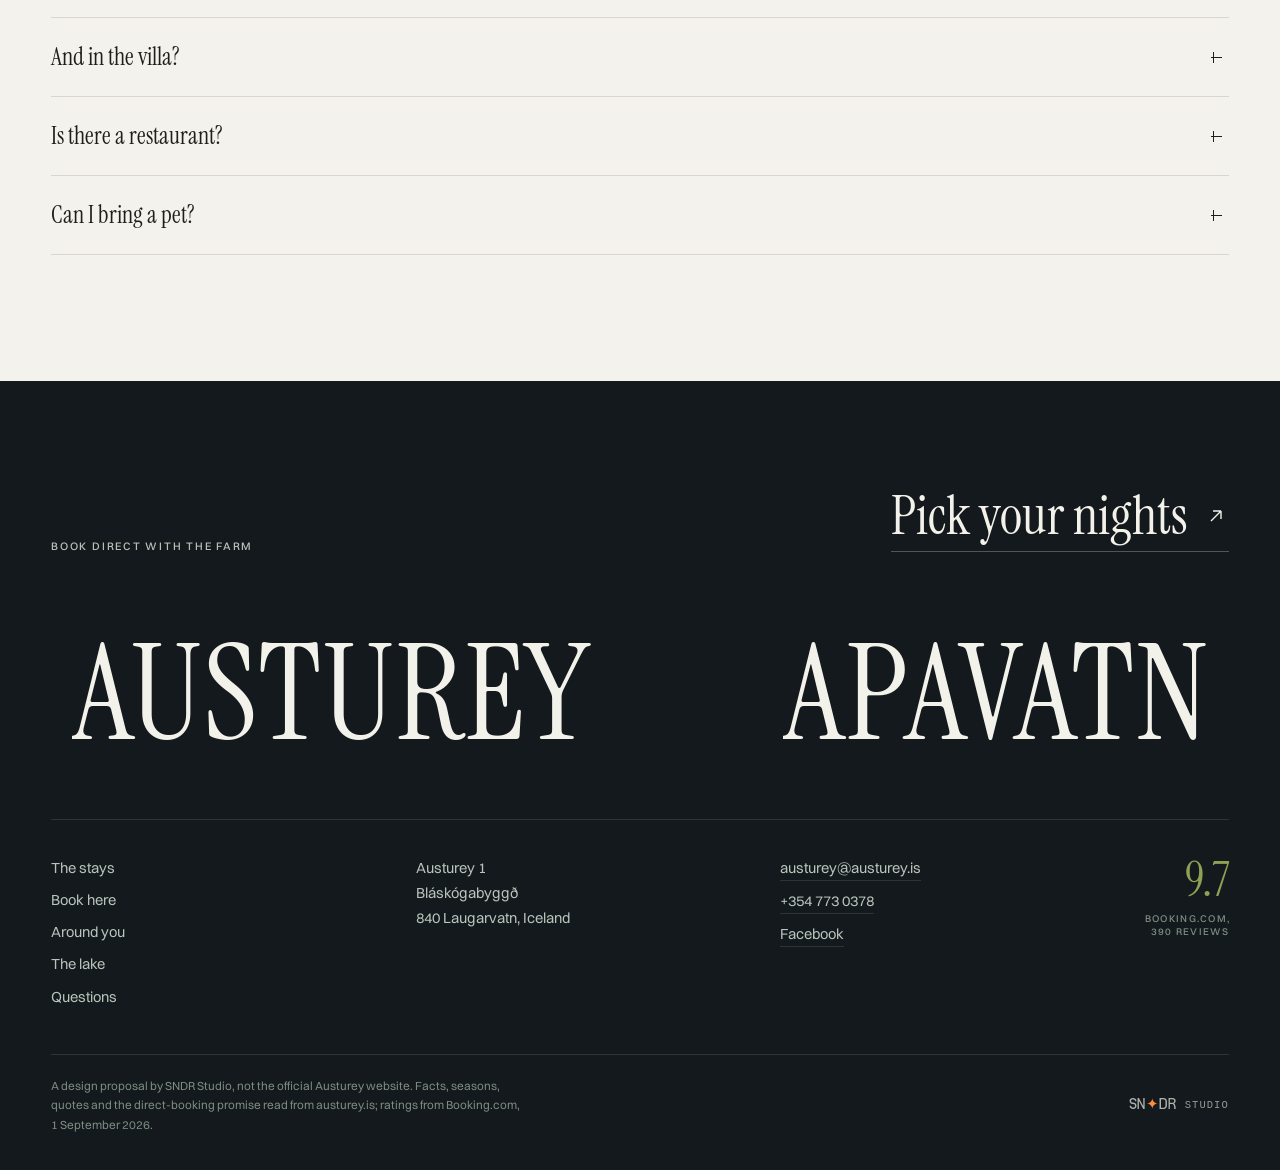
==== commit 4942f34d: "Deploy 2aa75f1 (noindex preview)" ====
--- a/index.html
+++ b/index.html
@@ -13,7 +13,7 @@
 <link rel="preload" href="assets/fonts/Switzer-Regular.woff2" as="font" type="font/woff2" crossorigin>
 <link rel="icon" type="image/png" sizes="32x32" href="assets/img/favicon-32.png">
 <link rel="apple-touch-icon" href="assets/img/favicon-180.png">
-<link rel="stylesheet" href="styles.css?v=0e00aa22">
+<link rel="stylesheet" href="styles.css?v=64ffa5db">
 <script type="application/ld+json">{"@context":"https://schema.org","@graph":[{"@type":"LodgingBusiness","@id":"https://austurey.is/#business","name":"Austurey Gisting","url":"https://austurey.is","email":"austurey@austurey.is","telephone":"+354 773 0378","address":{"@type":"PostalAddress","streetAddress":"Austurey 1","addressLocality":"Bláskógabyggð","postalCode":"840","addressCountry":"IS"},"aggregateRating":{"@type":"AggregateRating","ratingValue":"9.7","bestRating":"10","reviewCount":"390"},"amenityFeature":[{"@type":"LocationFeatureSpecification","name":"Fishing","value":true},{"@type":"LocationFeatureSpecification","name":"EV charger","value":true},{"@type":"LocationFeatureSpecification","name":"Free parking","value":true}],"containsPlace":[{"@type":"Accommodation","name":"Austurey Lakefront Villa","floorSize":{"@type":"QuantitativeValue","value":184,"unitCode":"MTK"},"numberOfBedrooms":4,"occupancy":{"@type":"QuantitativeValue","maxValue":8},"amenityFeature":[{"@type":"LocationFeatureSpecification","name":"Sauna","value":true},{"@type":"LocationFeatureSpecification","name":"Hot tub","value":true},{"@type":"LocationFeatureSpecification","name":"Kayaks","value":true}]},{"@type":"Accommodation","name":"Austurey Cottage","occupancy":{"@type":"QuantitativeValue","maxValue":2},"amenityFeature":[{"@type":"LocationFeatureSpecification","name":"Lake view","value":true},{"@type":"LocationFeatureSpecification","name":"Terrace","value":true}]}]},{"@type":"FAQPage","mainEntity":[{"@type":"Question","name":"Is the fishing permit really included?","acceptedAnswer":{"@type":"Answer","text":"Guests who book the Lakefront Villa directly through Austurey receive complimentary fishing permits for Lake Apavatn. Cottage guests who book direct get a special discount on permits. Rods and kayaks are on site."}},{"@type":"Question","name":"When is the fishing season?","acceptedAnswer":{"@type":"Answer","text":"Lake Apavatn from 1 February to 10 October; the Hólaá river from 1 April to 24 September. River permits are limited each day, so book those in advance."}},{"@type":"Question","name":"Can we see the northern lights?","acceptedAnswer":{"@type":"Answer","text":"From late August until April, on clear nights, from the cottages and the villa. There is very little light around the farm."}},{"@type":"Question","name":"Is there a restaurant?","acceptedAnswer":{"@type":"Answer","text":"No. Every cottage has a kitchenette and the villa a full kitchen; Laugarvatn, ten kilometres away, has restaurants and shops."}},{"@type":"Question","name":"Can I bring a pet?","acceptedAnswer":{"@type":"Answer","text":"Pets are not allowed."}}]}]}</script>
 </head>
 <body class="at-hero" data-ground="day">
--- a/styles.css
+++ b/styles.css
@@ -236,9 +236,16 @@
 html.js .gal.is-in .gcard:nth-child(9) { transition-delay: .52s }
 
 /* ---------- the lightbox ---------- */
+/* `.lbox { display: grid }` and the browser's own `[hidden] { display: none }`
+   have the same specificity, so mine won and the closed lightbox stayed a
+   full-viewport layer at z-80 with pointer-events auto. Invisible, and it ate
+   every click on the page: the burger, Book direct, the logo, the cards, the
+   calendar. Both belts here on purpose. */
 .lbox { position: fixed; inset: 0; z-index: 80; display: grid; place-items: center;
-  background: rgba(8,11,13,.94); opacity: 0; transition: opacity .32s var(--ease); padding: clamp(1rem, 4vw, 3rem); }
-.lbox.is-on { opacity: 1; }
+  background: rgba(8,11,13,.94); opacity: 0; pointer-events: none;
+  transition: opacity .32s var(--ease); padding: clamp(1rem, 4vw, 3rem); }
+.lbox[hidden] { display: none; }
+.lbox.is-on { opacity: 1; pointer-events: auto; }
 html.lbox-on, html.lbox-on body { overflow: hidden; }
 /* the nav sits at z-58 under the lightbox's z-80, so at .94 it ghosted through
    the overlay rather than being covered; it stands down while the lightbox is
